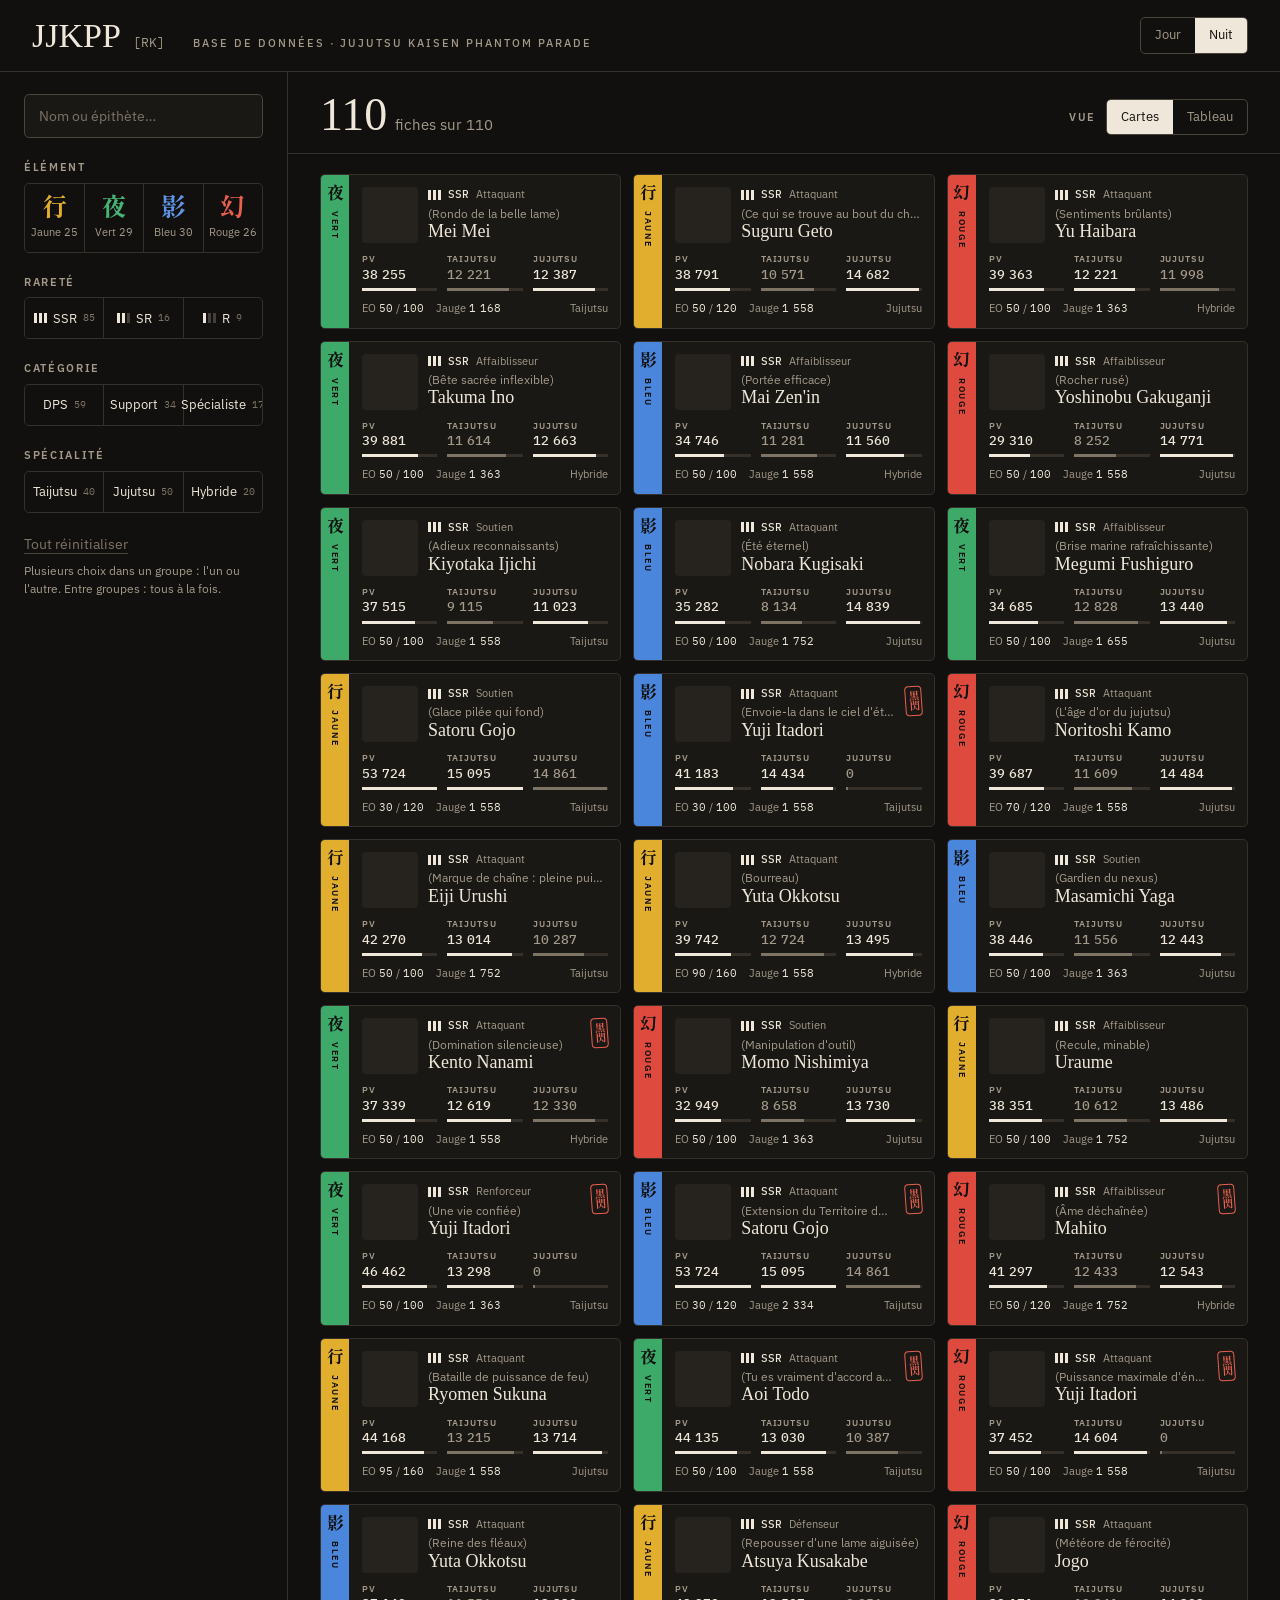
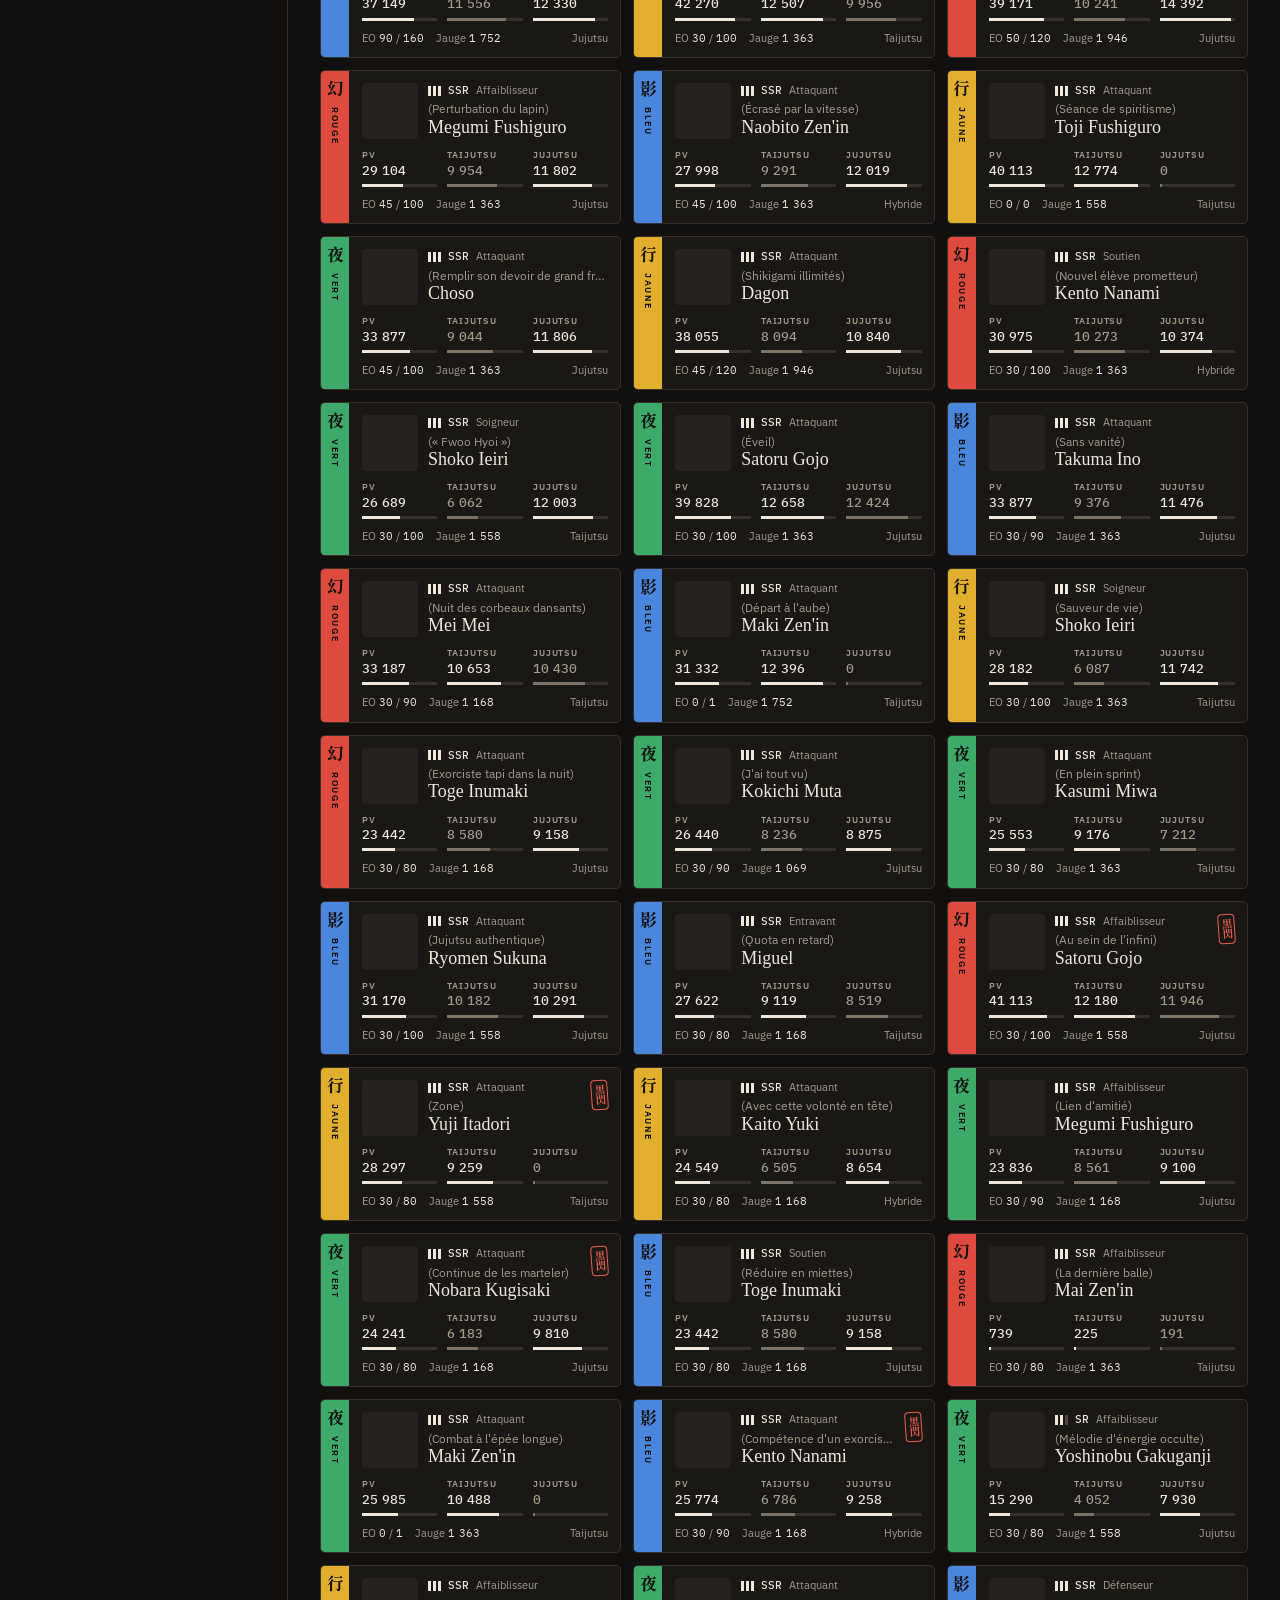
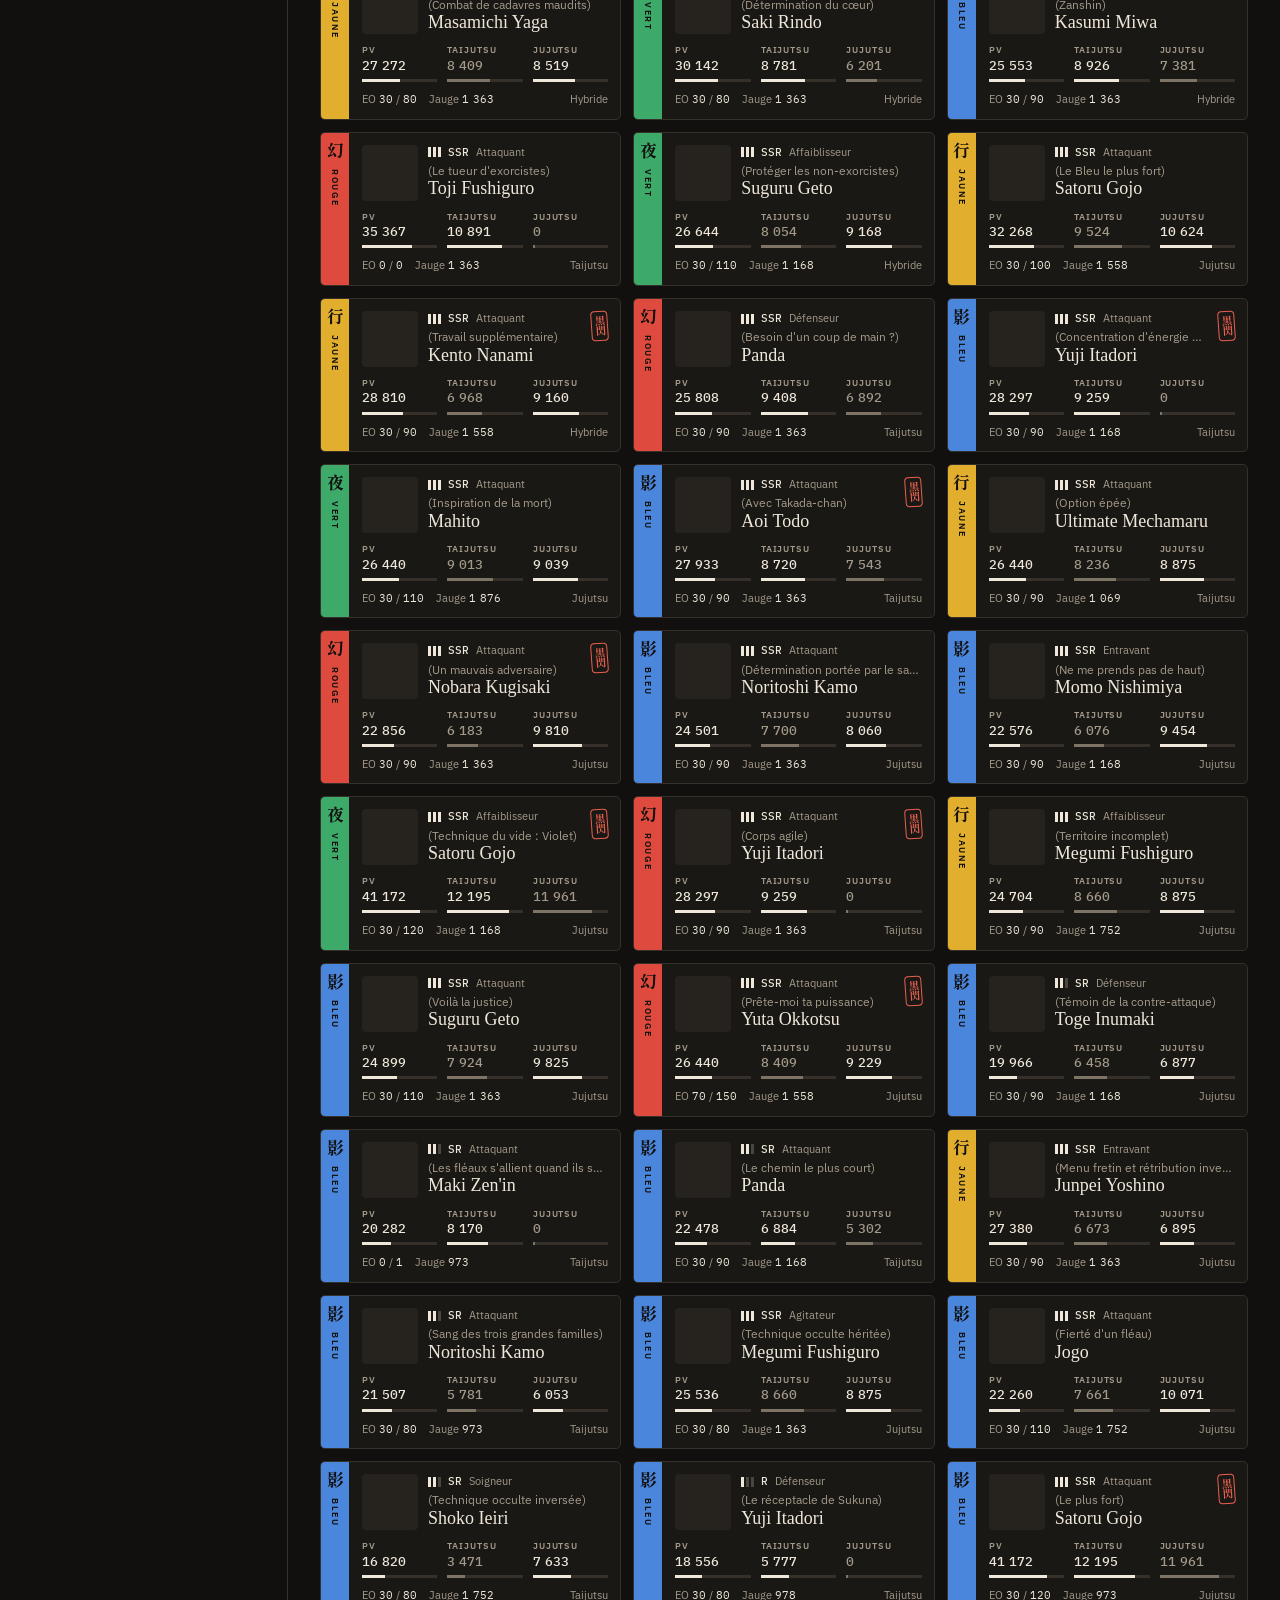
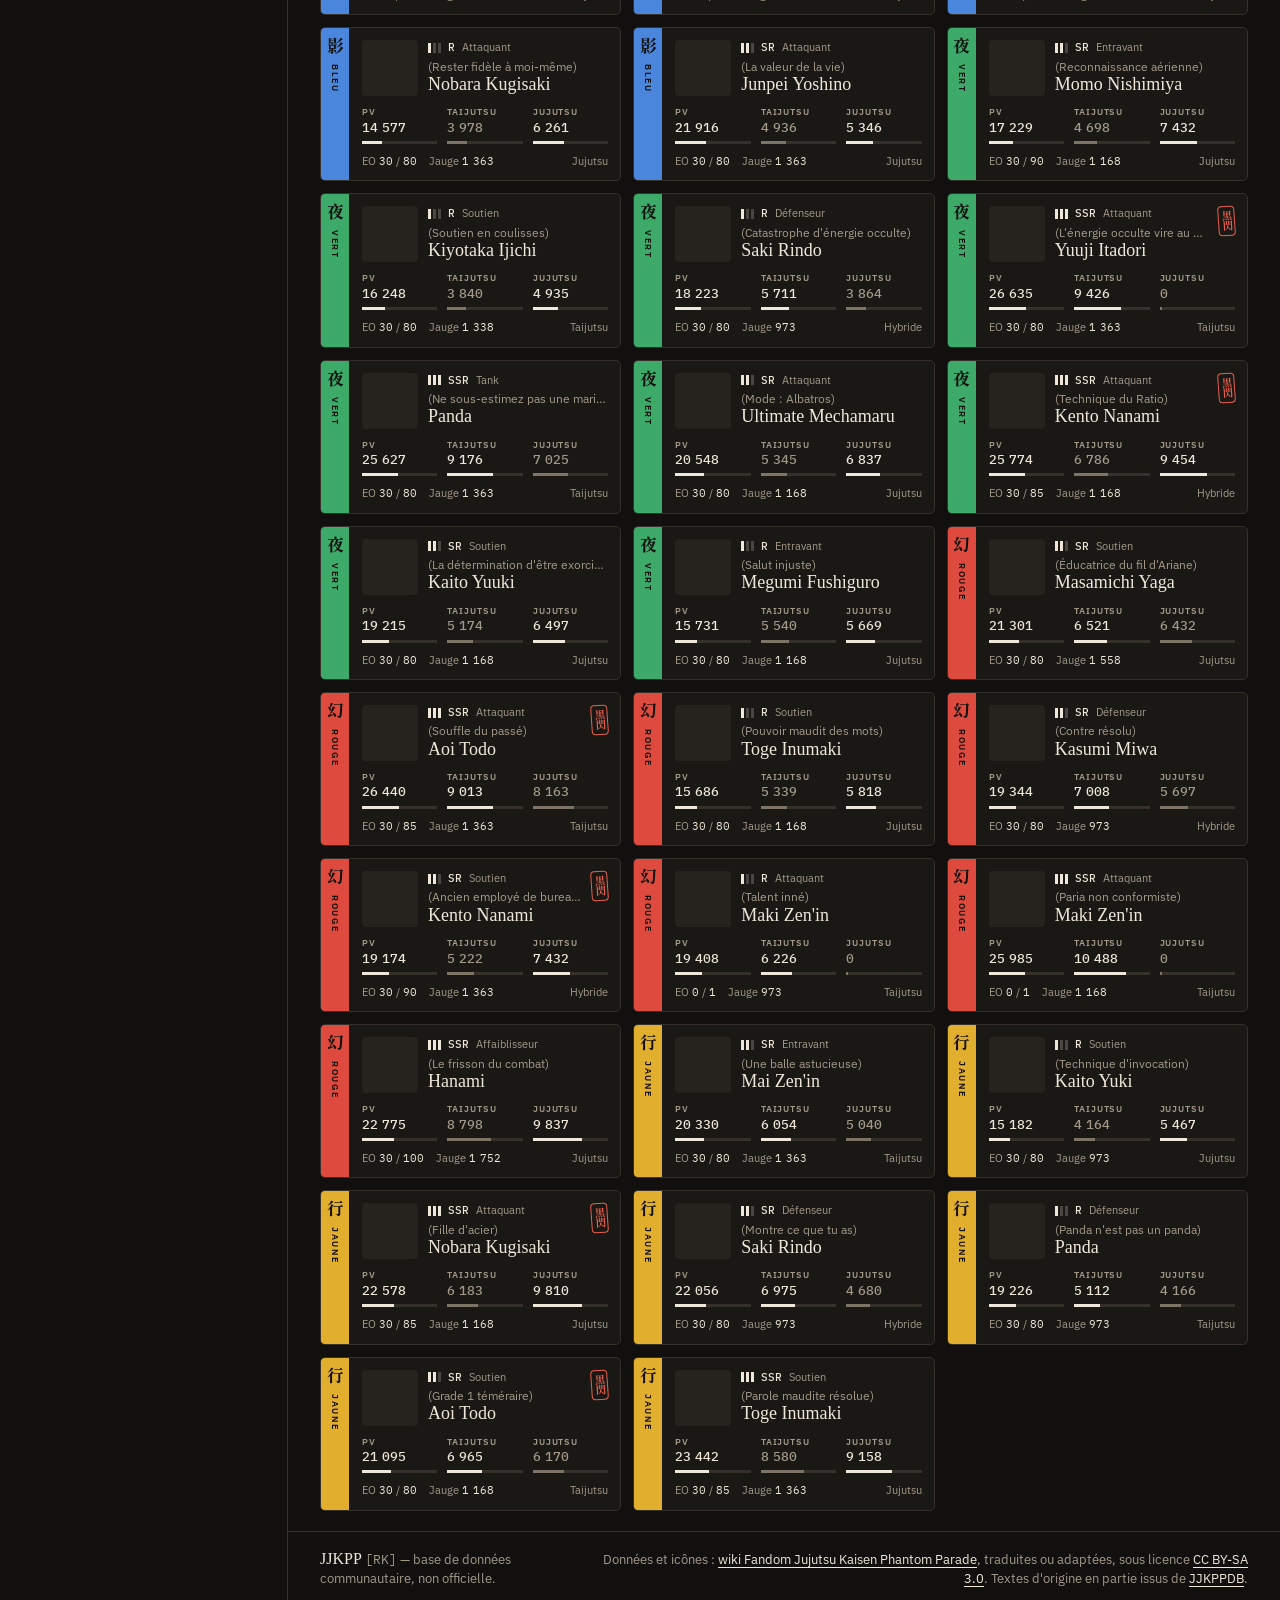
==== index.html @ 4a401c64 "Nouvelle interface « Ofuda » d'après la maquette Claude Design - Réécriture statique (HTML/CSS/JS, s" ====
<!doctype html>
<html lang="fr" data-theme="dark">
<head>
<meta charset="utf-8">
<meta name="viewport" content="width=device-width, initial-scale=1">
<title>JJKPP [RK] — Base de données Jujutsu Kaisen Phantom Parade</title>
<meta name="description" content="Base de données communautaire et non officielle des personnages de Jujutsu Kaisen Phantom Parade, en français : statistiques, kits de compétences niv. 1 et niv. 10.">
<meta name="theme-color" content="#12100E">
<link rel="preload" href="assets/fonts/ibm-plex-sans-latin.woff2" as="font" type="font/woff2" crossorigin>
<link rel="preload" href="assets/fonts/gloock-400-latin.woff2" as="font" type="font/woff2" crossorigin>
<link rel="stylesheet" href="assets/app.css">
<script>(function(){var t='dark';try{var v=localStorage.getItem('jjkpp-theme');if(v==='light'||v==='dark')t=v}catch(e){}document.documentElement.setAttribute('data-theme',t)})();</script>
</head>
<body data-route="list">
<header class="topbar">
  <a class="brand" href="#/" aria-label="JJKPP [RK] — accueil de la base de données"><span class="brand-name">JJKPP</span><span class="brand-rk">[RK]</span><span class="brand-sub">Base de données · Jujutsu Kaisen Phantom Parade</span></a>
  <div class="seg" role="group" aria-label="Thème"><button type="button" data-theme-set="light" aria-pressed="false">Jour</button><button type="button" data-theme-set="dark" aria-pressed="true">Nuit</button></div>
</header>
<main id="view"><noscript><p class="noscript">Activez JavaScript pour afficher la base de données.</p></noscript></main>
<p class="visually-hidden" aria-live="polite" id="live"></p>
<footer class="site-footer">
  <p><span class="brand-name">JJKPP</span> <span class="brand-rk">[RK]</span> — base de données communautaire, non officielle.</p>
  <p>Données et icônes : <a href="https://jjk-phantom-parade.fandom.com/">wiki Fandom Jujutsu Kaisen Phantom Parade</a>, traduites ou adaptées, sous licence <a href="https://creativecommons.org/licenses/by-sa/3.0/deed.fr" rel="license">CC BY-SA 3.0</a>. Textes d'origine en partie issus de <a href="https://www.jjkppdb.com/characters">JJKPPDB</a>.</p>
</footer>
<script src="assets/app.js" defer></script>
</body>
</html>
---- assets/app.css ----
/* JJKPP [RK] — interface « Ofuda » (maquette Claude Design), HTML/CSS/JS statique. */

/* ---- Polices hébergées (sous-ensembles utilisés, licences OFL dans assets/fonts) ---- */
@font-face{font-family:'Gloock';src:url(fonts/gloock-400-latin.woff2) format('woff2');font-weight:400;font-style:normal;font-display:swap;unicode-range:U+0000-00FF,U+0131,U+0152-0153,U+02BB-02BC,U+02C6,U+02DA,U+02DC,U+0304,U+0308,U+0329,U+2000-206F,U+20AC,U+2122,U+2191,U+2193,U+2212,U+2215,U+FEFF,U+FFFD}
@font-face{font-family:'IBM Plex Sans';src:url(fonts/ibm-plex-sans-latin.woff2) format('woff2');font-weight:400 600;font-style:normal;font-display:swap;unicode-range:U+0000-00FF,U+0131,U+0152-0153,U+02BB-02BC,U+02C6,U+02DA,U+02DC,U+0304,U+0308,U+0329,U+2000-206F,U+20AC,U+2122,U+2191,U+2193,U+2212,U+2215,U+FEFF,U+FFFD}
@font-face{font-family:'IBM Plex Mono';src:url(fonts/ibm-plex-mono-400-latin.woff2) format('woff2');font-weight:400;font-style:normal;font-display:swap;unicode-range:U+0000-00FF,U+0131,U+0152-0153,U+02BB-02BC,U+02C6,U+02DA,U+02DC,U+0304,U+0308,U+0329,U+2000-206F,U+20AC,U+2122,U+2191,U+2193,U+2212,U+2215,U+FEFF,U+FFFD}
@font-face{font-family:'IBM Plex Mono';src:url(fonts/ibm-plex-mono-500-latin.woff2) format('woff2');font-weight:500;font-style:normal;font-display:swap;unicode-range:U+0000-00FF,U+0131,U+0152-0153,U+02BB-02BC,U+02C6,U+02DA,U+02DC,U+0304,U+0308,U+0329,U+2000-206F,U+20AC,U+2122,U+2191,U+2193,U+2212,U+2215,U+FEFF,U+FFFD}
@font-face{font-family:'Shippori Mincho B1';src:url(fonts/shippori-mincho-b1-800-kanji.woff2) format('woff2');font-weight:800;font-style:normal;font-display:swap;unicode-range:U+884C,U+591C,U+5F71,U+5E7B,U+7121,U+9ED2,U+9583}

/* ---- Thèmes ---- */
:root,:root[data-theme="dark"]{
  color-scheme:dark;
  --bg:#12100E;--sf:#1A1815;--sf2:#26221D;--ln:#35302A;--ln2:#4A443B;--ink:#EFE8DA;--mu:#A39A8A;--fa:#7D7466;--inv:#12100E;--scrim:rgba(8,7,6,.74);
  --tj:#E2AE2E;--tv:#45B474;--tb:#5E95E6;--tr:#E8604F;
}
:root[data-theme="light"]{
  color-scheme:light;
  --bg:#EDE7DA;--sf:#F8F4EB;--sf2:#E4DDCE;--ln:#D2C8B4;--ln2:#A99E88;--ink:#1A1714;--mu:#625A4C;--fa:#8A8070;--inv:#F8F4EB;--scrim:rgba(26,23,20,.52);
  --tj:#8C6400;--tv:#1B7343;--tb:#2255AE;--tr:#B52E27;
}
:root{
  --fill-jaune:#E2AE2E;--fill-vert:#3DAA6A;--fill-bleu:#4A86DB;--fill-rouge:#DE4B3E;--on-fill:#12100E;
  --r:5px;--r-s:4px;
  --display:'Gloock',Georgia,'Times New Roman',serif;
  --sans:'IBM Plex Sans',system-ui,-apple-system,'Segoe UI',sans-serif;
  --mono:'IBM Plex Mono',ui-monospace,Menlo,Consolas,monospace;
  --kanji:'Shippori Mincho B1','Hiragino Mincho ProN','Yu Mincho','Noto Serif JP',serif;
}
[data-el="Jaune"]{--el-fill:var(--fill-jaune);--el-tx:var(--tj)}
[data-el="Vert"]{--el-fill:var(--fill-vert);--el-tx:var(--tv)}
[data-el="Bleu"]{--el-fill:var(--fill-bleu);--el-tx:var(--tb)}
[data-el="Rouge"]{--el-fill:var(--fill-rouge);--el-tx:var(--tr)}

/* ---- Base ---- */
*,*::before,*::after{box-sizing:border-box}
html{background:var(--bg);-webkit-text-size-adjust:100%}
body{margin:0;min-height:100vh;display:flex;flex-direction:column;background:var(--bg);color:var(--ink);font-family:var(--sans);font-size:15px;line-height:1.4;-webkit-font-smoothing:antialiased}
a{color:inherit}
button{font:inherit;color:inherit;background:none;border:0;padding:0;margin:0;cursor:pointer;text-align:inherit}
input{font:inherit;color:inherit}
img{display:block}
:focus-visible{outline:2px solid var(--ink);outline-offset:2px}
[hidden]{display:none!important}
.visually-hidden{position:absolute;width:1px;height:1px;margin:-1px;overflow:hidden;clip:rect(0 0 0 0);white-space:nowrap;border:0}
.k{font-family:var(--kanji);font-weight:800;line-height:1}
.num{font-family:var(--mono)}
.display{font-family:var(--display);font-weight:400}
main{flex:1;display:flex;flex-direction:column;min-width:0}
.noscript{padding:24px 16px;color:var(--mu)}

/* Marques de rareté (3 barres) */
.marks{display:inline-flex;gap:2px;flex:none}
.marks i{width:3px;height:10px;background:currentColor}
.marks.r2 i:nth-child(3),.marks.r1 i:nth-child(n+2){opacity:.22}
.marks.big i{height:11px}
.marks.bigger i{height:12px}

/* Tampons */
.stamp-rn{flex:none;align-self:flex-start;border:1.5px solid var(--tr);border-radius:var(--r-s);padding:3px 2px;font-family:var(--kanji);font-weight:800;font-size:11px;line-height:1.05;color:var(--tr);writing-mode:vertical-rl;transform:rotate(-4deg)}
.stamp-rn.row{writing-mode:horizontal-tb;padding:0 3px;align-self:center;font-size:10.5px}

/* Segments (Jour/Nuit, Cartes/Tableau, Niv., Version) */
.seg{display:flex;border:1px solid var(--ln2);border-radius:var(--r);overflow:hidden;flex:none}
.seg>button{display:flex;align-items:center;justify-content:center;padding:8px 14px;color:var(--mu);font-size:13px;white-space:nowrap}
.seg>button[aria-pressed="true"]{background:var(--ink);color:var(--inv)}
.seg>button:hover:not([aria-pressed="true"]){color:var(--ink)}
.seg>button.fill[aria-pressed="true"]{background:var(--el-fill);color:var(--on-fill);font-weight:600}

/* ---- En-tête ---- */
.topbar{height:60px;flex:none;display:flex;align-items:center;justify-content:space-between;gap:12px;padding:0 16px;border-bottom:1px solid var(--ln)}
.brand{display:flex;align-items:baseline;gap:7px;text-decoration:none;min-width:0}
.brand-name{font-family:var(--display);font-size:26px;line-height:1}
.brand-rk{font-family:var(--mono);font-size:11px;color:var(--mu)}
.brand-sub{display:none}
.topbar .seg{font-size:12.5px}
.topbar .seg>button{height:38px;padding:0 11px;font-size:12.5px}

/* ---- Liste : barre mobile ---- */
.m-tools{flex:none;padding:12px 16px 10px;display:flex;flex-direction:column;gap:10px}
.search-row{display:flex;gap:8px}
.search{flex:1;min-width:0;height:46px;border:1px solid var(--ln2);border-radius:var(--r);background:var(--sf);padding:0 14px;font-size:15px;color:var(--ink);outline:none}
.search::placeholder{color:var(--fa)}
.search:focus{border-color:var(--ink)}
.search::-webkit-search-cancel-button{filter:grayscale(1)}
.btn-filters{flex:none;height:46px;padding:0 14px;border:1px solid var(--ink);border-radius:var(--r);display:flex;align-items:center;gap:9px;font-size:14px;font-weight:600}
.badge-n{min-width:20px;height:20px;padding:0 5px;border-radius:var(--r-s);background:var(--ink);color:var(--inv);font-family:var(--mono);font-size:11.5px;display:flex;align-items:center;justify-content:center}
.el-quick{display:grid;grid-template-columns:repeat(4,minmax(0,1fr));gap:1px;background:var(--ln);border:1px solid var(--ln);border-radius:var(--r);overflow:hidden}
.el-quick button{height:42px;background:var(--bg);display:flex;align-items:center;justify-content:center;gap:7px}
.el-quick .k{font-size:19px;color:var(--el-tx)}
.el-quick .lab{font-size:11.5px;color:var(--mu)}
.el-quick button[aria-pressed="true"]{background:var(--el-fill)}
.el-quick button[aria-pressed="true"] .k,.el-quick button[aria-pressed="true"] .lab{color:var(--on-fill)}
.count-row{display:flex;align-items:baseline;justify-content:space-between;gap:10px}
.count{display:flex;align-items:baseline;gap:6px}
.count .n{font-family:var(--display);font-size:22px;line-height:1}
.count .of{font-size:13px;color:var(--mu)}
.link-reset{font-size:13px;text-decoration:underline;text-underline-offset:4px;text-decoration-color:var(--ln2)}
.link-reset:disabled{color:var(--fa);cursor:default}
.chips{display:flex;flex-wrap:wrap;gap:6px}
.chip{display:flex;align-items:center;gap:6px;border:1px solid var(--ln2);border-radius:var(--r-s);padding:4px 8px;font-size:12.5px}
.chip .k{font-size:inherit;color:var(--el-tx)}
.chip .x{color:var(--mu)}
.chip:hover{border-color:var(--ink)}

/* ---- Liste : mise en page ---- */
.list-layout{flex:1;display:flex;flex-direction:column;min-width:0}
.results{flex:1;min-width:0;display:flex;flex-direction:column}
.d-results-head,.filters .search,.filters .reset-help .link-reset{display:none}

/* ---- Filtres (latéral sur bureau, panneau par-dessus la liste sur mobile) ---- */
.filters-wrap{display:none}
.filters-wrap.open{display:block;position:fixed;inset:0;z-index:30}
.scrim{position:absolute;inset:0;background:var(--scrim)}
.filters{position:absolute;left:0;right:0;bottom:0;max-height:calc(100% - 24px);display:flex;flex-direction:column;background:var(--bg);border-top:1px solid var(--ln2);border-radius:6px 6px 0 0}
.sheet-handle{display:flex;justify-content:center;padding-top:8px;flex:none}
.sheet-handle span{width:40px;height:4px;background:var(--ln2);border-radius:2px}
.sheet-head{flex:none;display:flex;align-items:center;justify-content:space-between;padding:4px 16px 12px;border-bottom:1px solid var(--ln)}
.sheet-head h2{margin:0;font-family:var(--display);font-weight:400;font-size:28px;line-height:1}
.sheet-head .actions{display:flex;align-items:center;gap:14px}
.sheet-head .link-reset{font-size:13.5px}
.btn-close{width:44px;height:44px;border:1px solid var(--ln2);border-radius:var(--r);display:flex;align-items:center;justify-content:center;font-size:20px;line-height:1}
.filters-body{flex:1;min-height:0;overflow:auto;padding:16px 16px 18px;display:flex;flex-direction:column;gap:18px}
.sheet-foot{flex:none;padding:12px 16px 22px;border-top:1px solid var(--ln)}
.btn-see{width:100%;height:52px;border-radius:var(--r);background:var(--ink);color:var(--inv);display:flex;align-items:center;justify-content:center;font-size:16px;font-weight:600;text-align:center}
.fgroup{display:flex;flex-direction:column;gap:8px}
.fgroup-head{display:flex;justify-content:space-between;font-size:10.5px;font-weight:600;letter-spacing:.16em;text-transform:uppercase;color:var(--mu)}
.fgroup-head .sel{color:var(--ink)}
.el-grid{display:grid;grid-template-columns:repeat(4,minmax(0,1fr));gap:1px;background:var(--ln);border:1px solid var(--ln);border-radius:var(--r);overflow:hidden}
.el-grid button{height:68px;background:var(--bg);display:flex;flex-direction:column;align-items:center;justify-content:center;gap:5px}
.el-grid .k{font-size:26px;color:var(--el-tx)}
.el-grid .lab{font-size:11px;color:var(--mu)}
.el-grid button[aria-pressed="true"]{background:var(--el-fill)}
.el-grid button[aria-pressed="true"] .k,.el-grid button[aria-pressed="true"] .lab{color:var(--on-fill)}
.opt-grid{display:grid;grid-template-columns:repeat(3,minmax(0,1fr));gap:1px;background:var(--ln);border:1px solid var(--ln);border-radius:var(--r);overflow:hidden}
.opt-grid button{height:46px;background:var(--bg);display:flex;align-items:center;justify-content:center;gap:7px;font-size:13.5px;color:var(--ink);white-space:nowrap}
.opt-grid .n{font-family:var(--mono);font-size:10.5px;color:var(--fa)}
.opt-grid button[aria-pressed="true"]{background:var(--ink);color:var(--inv)}
.opt-grid button[aria-pressed="true"] .n{color:var(--inv)}
.el-grid button:hover:not([aria-pressed="true"]),.opt-grid button:hover:not([aria-pressed="true"]),.el-quick button:hover:not([aria-pressed="true"]){background:var(--sf)}
.reset-help{display:flex;flex-direction:column;gap:8px;font-size:12px;line-height:1.45;color:var(--mu)}

/* ---- Cartes ---- */
.cards{padding:0 16px 16px;display:grid;grid-template-columns:repeat(auto-fill,minmax(320px,1fr));gap:8px;align-content:start}
.card{display:flex;background:var(--sf);border:1px solid var(--ln);border-radius:var(--r);overflow:hidden;text-decoration:none;color:var(--ink);min-width:0}
.card:hover{border-color:var(--ln2)}
.strip{width:30px;flex:none;background:var(--el-fill,var(--ln2));color:var(--on-fill);display:flex;flex-direction:column;align-items:center;padding:9px 0;gap:8px}
.strip .k{font-size:18px}
.strip .el{writing-mode:vertical-rl;font-size:8.5px;font-weight:600;letter-spacing:.2em;text-transform:uppercase}
.card-body{flex:1;min-width:0;padding:10px 12px 9px;display:flex;flex-direction:column;gap:8px}
.card-head{display:flex;gap:10px;align-items:center}
.icon{flex:none;object-fit:cover;background:var(--sf2);border-radius:var(--r-s)}
.card .icon{width:48px;height:48px}
.card-id{flex:1;min-width:0}
.meta{display:flex;align-items:center;gap:7px;font-size:11px;color:var(--mu);min-width:0}
.meta .marks{color:var(--ink)}
.meta .rar{font-family:var(--mono);font-weight:500;color:var(--ink)}
.meta .role{white-space:nowrap;overflow:hidden;text-overflow:ellipsis}
.epi{margin-top:3px;font-size:12px;line-height:1.25;color:var(--mu);white-space:nowrap;overflow:hidden;text-overflow:ellipsis}
.card .name{font-family:var(--display);font-size:18px;line-height:1.12;white-space:nowrap;overflow:hidden;text-overflow:ellipsis}
.stats{display:grid;grid-template-columns:repeat(3,minmax(0,1fr));gap:12px}
.stat-top{display:flex;justify-content:space-between;align-items:baseline}
.stat .lab{font-size:9.5px;font-weight:600;letter-spacing:.08em;color:var(--mu)}
.stat .v{font-family:var(--mono);font-size:12.5px;font-weight:500}
.stat .v.weak{color:var(--mu)}
.bar{position:relative;height:3px;margin-top:4px;background:var(--ln)}
.bar i{position:absolute;left:0;top:0;bottom:0;background:var(--ink)}
.bar i.weak{background:var(--fa)}
.lab-long,.d-only{display:none}
.card-foot{display:flex;align-items:baseline;gap:14px;font-size:11px;color:var(--mu)}
.card-foot .num{color:var(--ink)}
.card-foot .end{margin-left:auto}
.card-foot .rn{color:var(--ink);font-weight:600}

/* ---- Aucun résultat ---- */
.empty{padding:24px 16px 24px;display:flex;flex-direction:column;gap:14px}
.stamp-empty{width:64px;height:64px;border:2px solid var(--ink);border-radius:var(--r);display:flex;align-items:center;justify-content:center;transform:rotate(-5deg);font-size:36px}
.empty h2{margin:4px 0 0;font-family:var(--display);font-weight:400;font-size:28px;line-height:1.1}
.empty p{margin:0;font-size:15px;line-height:1.5;color:var(--mu);text-wrap:pretty}
.sugg{border-top:1px solid var(--ln)}
.sugg button{width:100%;height:50px;display:flex;align-items:center;justify-content:space-between;gap:12px;border-bottom:1px solid var(--ln);font-size:14.5px}
.sugg button:hover{background:var(--sf)}
.sugg .num{font-size:12.5px;color:var(--mu);white-space:nowrap}
.btn-outline{height:50px;border:1.5px solid var(--ink);border-radius:var(--r);display:flex;align-items:center;justify-content:center;padding:0 20px;font-size:15px;font-weight:600}
.btn-outline:hover{background:var(--sf)}

/* ---- Tableau (bureau) ---- */
.table-wrap{padding:6px 32px 24px;overflow-x:auto}
.ftable{width:100%;min-width:900px;border-collapse:collapse;table-layout:fixed;font-size:13px}
.ftable th{height:44px;padding:0 0 9px;vertical-align:bottom;border-bottom:1px solid var(--ink);font-size:10px;font-weight:600;letter-spacing:.1em;text-transform:uppercase;color:var(--mu);text-align:left;white-space:nowrap}
.ftable th.r{text-align:right;padding-right:12px}
.ftable th.r.s{padding-right:10px}
.ftable th.c{text-align:center}
.ftable th button{position:relative;font-weight:600;letter-spacing:inherit;text-transform:inherit;color:inherit}
.ftable th button .arr{color:var(--fa)}
.ftable th[aria-sort] button{color:var(--ink)}
.ftable th[aria-sort] button::after{content:"";position:absolute;left:0;right:0;bottom:-9px;height:2px;background:var(--ink)}
.ftable th[aria-sort] button .arr{color:var(--ink)}
.ftable td{height:52px;border-bottom:1px solid var(--ln);vertical-align:middle;padding:0}
.ftable tbody tr{cursor:pointer}
.ftable tbody tr:hover{background:var(--sf2)}
.tk{width:26px;height:26px;border-radius:var(--r-s);background:var(--el-fill);color:var(--on-fill);display:flex;align-items:center;justify-content:center;font-size:15px}
.ftable .icon{width:38px;height:38px}
.tname{min-width:0;padding-right:12px}
.tname .epi{margin:0;font-size:11px;line-height:1.2}
.tname a{display:block;font-family:var(--display);font-size:16px;line-height:1.15;white-space:nowrap;overflow:hidden;text-overflow:ellipsis;text-decoration:none}
.trar{display:flex;align-items:center;gap:6px}
.trar .num{font-size:12px}
.tnum{padding-right:12px!important}
.tnum .v{text-align:right;font-family:var(--mono);font-size:13px;font-weight:500}
.tnum .v.weak{color:var(--mu)}
.tnum .bar{height:2px;margin-top:5px}
.ts{text-align:right;padding-right:10px!important;font-family:var(--mono)}
.tc{text-align:center}
.mu{color:var(--mu)}

/* ---- Pied de page ---- */
.site-footer{border-top:1px solid var(--ln);padding:16px;font-size:12px;line-height:1.5;color:var(--mu)}
.site-footer p{margin:0}
.site-footer .brand-name{font-size:15px;color:var(--ink)}
.site-footer .brand-rk{font-size:inherit}
.site-footer a{color:var(--ink);text-underline-offset:3px}
.site-footer.in-results{display:none}

/* ---- Fiche ---- */
.d-nav{display:none}
.m-nav{height:60px;flex:none;display:flex;align-items:center;justify-content:space-between;padding:0 12px 0 8px;border-bottom:1px solid var(--ln)}
.btn-back{height:44px;padding:0 8px;display:flex;align-items:center;gap:8px;font-size:14.5px;font-weight:600;text-decoration:none;border-radius:var(--r)}
.btn-back .arr{font-size:18px;font-weight:400}
.pn{display:flex;gap:6px}
.pn a{width:44px;height:44px;border:1px solid var(--ln2);border-radius:var(--r);display:flex;align-items:center;justify-content:center;font-size:18px;text-decoration:none}
.pn a[aria-disabled="true"]{opacity:.35;pointer-events:none}
.pn a:hover,.d-nav .pn a:hover{border-color:var(--ink)}
.fiche{display:flex;flex-direction:column}
.fiche-side{display:contents}
.idcard{margin:16px;display:flex;background:var(--sf);border:1px solid var(--ln);border-radius:var(--r);overflow:hidden}
.idcard .strip{width:40px;padding:14px 0;gap:12px}
.idcard .strip .k{font-size:27px}
.idcard .strip .el{font-size:10px;letter-spacing:.24em}
.idcard-body{flex:1;min-width:0;padding:14px;display:flex;flex-direction:column;gap:14px}
.idcard-head{display:flex;gap:12px;align-items:flex-start}
.idcard .icon{width:84px;height:84px}
.idcard .meta{font-size:11.5px}
.idcard .epi{margin-top:7px;font-size:13.5px;line-height:1.3;white-space:normal}
.idcard h1{margin:0;font-family:var(--display);font-weight:400;font-size:29px;line-height:1.05}
.idcard h1:focus{outline:none}
.info{display:grid;grid-template-columns:auto minmax(0,1fr);gap:5px 14px;margin:0;font-size:13px;line-height:1.4}
.info dt{color:var(--mu)}
.info dd{margin:0;white-space:pre-line}
.sgrid{display:grid;grid-template-columns:repeat(3,minmax(0,1fr));gap:1px;background:var(--ln);border:1px solid var(--ln);border-radius:var(--r);overflow:hidden}
.sgrid>div{background:var(--sf);padding:8px 9px}
.sgrid .lab{font-size:9.5px;font-weight:600;letter-spacing:.08em;text-transform:uppercase;color:var(--mu)}
.sgrid .v{font-family:var(--mono);font-size:14.5px;font-weight:500}
.sgrid .v.weak{color:var(--mu)}
.sgrid .bar{margin-top:5px}
.toc{display:none}
.kit-head{position:sticky;top:0;z-index:5;background:var(--bg);border-top:1px solid var(--ln);border-bottom:1px solid var(--ln);padding:12px 16px;display:flex;flex-direction:column;gap:10px}
.kit-head h2{margin:0;font-family:var(--display);font-weight:400;font-size:24px;line-height:1}
.kit-toggles{display:grid;grid-template-columns:minmax(0,1fr) minmax(0,1.35fr);gap:8px}
.kit-toggles.one{grid-template-columns:minmax(0,1fr)}
.kit-toggles .seg{display:grid;grid-auto-flow:column;grid-auto-columns:1fr}
.kit-toggles .seg.ver.v2{grid-template-columns:.8fr 1.2fr;grid-auto-columns:unset}
.kit-toggles .seg>button{height:44px;padding:0 8px;font-size:13.5px}
.kit-toggles .seg>button[aria-pressed="true"]{font-weight:600}
.kit-toggles .tlab{display:none}
.kit-notes{display:flex;flex-wrap:wrap;gap:4px 14px;font-size:12px;color:var(--mu)}
.kit-notes span{display:flex;align-items:center;gap:6px}
.kit-notes.after{display:none}
.en-badge{padding:0 3px;border:1px solid var(--ln2);border-radius:3px;font-family:var(--mono);font-size:9.5px;font-weight:400;color:var(--mu);line-height:1.4}
.skill{padding:20px 16px 22px;border-bottom:1px solid var(--ln);scroll-margin-top:150px}
.skill-top{display:flex;justify-content:space-between;align-items:flex-start;gap:12px}
.skill-type{font-size:10.5px;font-weight:600;letter-spacing:.14em;text-transform:uppercase;color:var(--mu);line-height:1.4}
.skill h3{margin:5px 0 0;font-family:var(--display);font-weight:400;font-size:22px;line-height:1.15;text-wrap:pretty}
.cost{flex:none;border:1.5px solid var(--ink);border-radius:var(--r-s);padding:5px 8px;display:flex;align-items:baseline;gap:5px}
.cost .num{font-size:17px;font-weight:500;line-height:1}
.cost .u{font-size:9.5px;font-weight:600;letter-spacing:.1em;text-transform:uppercase;color:var(--mu)}
.skill-meta .cost{display:none}
.modrow{margin-top:10px;display:flex;align-items:center;gap:10px;flex-wrap:wrap}
.modbadge{padding:3px 7px;border-radius:var(--r-s);font-size:10.5px;font-weight:600;letter-spacing:.08em;text-transform:uppercase;border:1px solid var(--ln2);color:var(--mu)}
.modbadge.on{background:var(--el-fill);border-color:var(--el-fill);color:var(--on-fill)}
.was{font-size:12px;color:var(--mu)}
.lines{margin-top:14px}
.ln{display:flex;gap:4px;font-size:15px;line-height:24px;font-weight:400;color:var(--ink)}
.ln .mk{flex:none;width:16px;color:var(--fa);font-size:13px}
.ln.c{font-weight:600}
.ln.c .mk{color:var(--el-tx);font-size:10px}
.ln.n{font-size:14px;line-height:22px;color:var(--mu)}
.ln .t{min-width:0;text-wrap:pretty}
.ln b{font-weight:600}
.ln .en{text-decoration:underline dotted;text-decoration-color:var(--fa);text-underline-offset:4px}
.ln .en-badge{margin-left:6px;vertical-align:2px}
.ln.gap{margin-top:12px}
.ln.c.gap{margin-top:18px}
.ln.near{margin-top:2px}
.missing{font-size:13px;color:var(--mu);font-style:italic}
.notfound{padding:48px 16px;display:flex;flex-direction:column;gap:14px;align-items:flex-start}
.notfound h1{margin:0;font-family:var(--display);font-weight:400;font-size:30px}

/* ================= Bureau ================= */
@media (min-width:960px){
  .topbar{height:72px;padding:0 32px}
  .brand{gap:12px}
  .brand-name{font-size:34px}
  .brand-rk{font-size:13px}
  .brand-sub{display:inline;margin-left:16px;font-size:11px;font-weight:500;letter-spacing:.18em;text-transform:uppercase;color:var(--mu);white-space:nowrap;overflow:hidden;text-overflow:ellipsis}
  .topbar .seg>button{height:auto;padding:8px 14px;font-size:13px}

  .m-tools{display:none}
  .list-layout{flex-direction:row;align-items:stretch}
  .filters-wrap,.filters-wrap.open{display:block;position:static;width:288px;flex:none;border-right:1px solid var(--ln)}
  .scrim,.sheet-handle,.sheet-head,.sheet-foot{display:none}
  .filters{position:sticky;top:0;max-height:100vh;border:0;border-radius:0;background:transparent}
  .filters-body{padding:22px 24px;gap:22px}
  .filters .search{display:block;flex:none;height:44px;font-size:14px}
  .filters .reset-help .link-reset{display:inline;align-self:flex-start;font-size:13.5px}
  .el-grid .k{font-size:25px}
  .el-grid .lab{font-size:10.5px}
  .opt-grid button{height:40px;gap:6px;font-size:12.5px}
  .opt-grid .n{font-size:10px}

  .d-results-head{display:flex;align-items:flex-end;justify-content:space-between;gap:24px;padding:22px 32px 18px;border-bottom:1px solid var(--ln)}
  .d-results-head .left{display:flex;align-items:flex-end;gap:24px;flex-wrap:wrap}
  .d-results-head .count .n{font-size:46px;line-height:.9}
  .d-results-head .count{gap:8px}
  .d-results-head .count .of{font-size:15px}
  .d-results-head .chips{padding-bottom:2px}
  .d-results-head .chip{padding:5px 9px}
  .view{display:flex;align-items:center;gap:10px}
  .view .vl{font-size:10.5px;font-weight:600;letter-spacing:.16em;text-transform:uppercase;color:var(--mu)}

  .cards{padding:20px 32px;grid-template-columns:repeat(auto-fill,minmax(240px,1fr));gap:12px}
  .strip{width:28px;padding:10px 0;gap:9px}
  .strip .k{font-size:17px}
  .card-body{padding:12px 12px 11px 13px;gap:10px}
  .card-head{align-items:flex-start}
  .card .icon{width:56px;height:56px}
  .card .epi{margin-top:4px;font-size:11.5px}
  .card .name{white-space:normal;overflow:visible}
  .stamp-rn{font-size:10.5px;align-self:auto}
  .stats{gap:10px}
  .stat-top{display:block}
  .stat .lab{display:block;font-size:9px;letter-spacing:.1em}
  .stat .v{display:block;font-size:13px}
  .lab-short,.m-only{display:none}
  .lab-long{display:inline}
  .d-only{display:inline}
  .card-foot{gap:12px}

  .empty{padding:72px 32px 32px;max-width:624px;gap:16px}
  .stamp-empty{width:84px;height:84px;font-size:48px}
  .empty h2{font-size:40px;line-height:1.05;margin-top:8px}
  .empty p{font-size:16px}
  .sugg{margin-top:4px}
  .sugg button{height:48px;font-size:15px}
  .sugg .num{font-size:13px}
  .empty .btn-outline{align-self:flex-start;height:46px}

  .site-footer{display:flex;justify-content:space-between;gap:24px;padding:18px 32px;font-size:12.5px}
  .site-footer .brand-name{font-size:16px}
  .site-footer p+p{text-align:right}
  body[data-route="list"]>.site-footer{display:none}
  .site-footer.in-results{display:flex;margin-top:auto}
  .results-body{flex:1}

  /* Fiche */
  .m-nav{display:none}
  .d-nav{height:56px;flex:none;display:flex;align-items:center;justify-content:space-between;padding:0 40px;border-bottom:1px solid var(--ln);font-size:14px}
  .crumbs{display:flex;align-items:center;gap:12px;min-width:0}
  .crumbs .btn-back{height:auto;padding:0;font-size:14px}
  .crumbs .sep{color:var(--fa)}
  .crumbs .cur{color:var(--mu);white-space:nowrap;overflow:hidden;text-overflow:ellipsis}
  .d-nav .pn{gap:8px}
  .d-nav .pn a{width:auto;height:auto;padding:8px 12px;gap:6px;font-size:14px;white-space:nowrap}
  .fiche{display:grid;grid-template-columns:392px minmax(0,1fr);gap:64px;padding:36px 40px 72px;align-items:start}
  .fiche-side{display:flex;flex-direction:column;gap:24px;position:sticky;top:24px}
  .idcard{margin:0}
  .idcard .strip{width:48px;padding:16px 0;gap:14px}
  .idcard .strip .k{font-size:32px}
  .idcard .strip .el{font-size:11px;letter-spacing:.26em}
  .idcard-body{padding:18px;gap:16px}
  .idcard-head{flex-direction:column;gap:16px}
  .idcard .icon{width:128px;height:128px}
  .idcard .meta{font-size:12px;gap:8px}
  .idcard .epi{margin-top:10px;font-size:15px}
  .idcard h1{font-size:42px;line-height:1.02}
  .info{gap:6px 16px;font-size:13.5px}
  .sgrid>div{padding:9px 10px}
  .sgrid .v{font-size:15px}
  .sgrid .bar{margin-top:6px}
  .toc{display:block}
  .toc h2{margin:0;font-size:10.5px;font-weight:600;letter-spacing:.16em;text-transform:uppercase;color:var(--mu);padding-bottom:8px;border-bottom:1px solid var(--ink)}
  .toc button{width:100%;display:grid;grid-template-columns:62px minmax(0,1fr) auto;gap:10px;align-items:baseline;padding:9px 0;border-bottom:1px solid var(--ln);font-size:13.5px}
  .toc button:hover{background:var(--sf)}
  .toc .sh{font-family:var(--mono);font-size:11px;color:var(--mu)}
  .toc .tc{font-family:var(--mono);font-size:12px;color:var(--mu);text-align:right}
  .kit{min-width:0;max-width:880px}
  .kit-head{position:static;border:0;border-bottom:1px solid var(--ink);padding:0 0 18px;flex-direction:row;flex-wrap:wrap;align-items:flex-end;justify-content:space-between;gap:24px}
  .kit-head h2{font-size:36px}
  .kit-toggles,.kit-toggles.one{display:flex;gap:20px;align-items:center}
  .kit-toggles .grp{display:flex;align-items:center;gap:10px}
  .kit-toggles .tlab{display:inline;font-size:10.5px;font-weight:600;letter-spacing:.16em;text-transform:uppercase;color:var(--mu)}
  .kit-toggles .seg,.kit-toggles .seg.ver.v2{display:flex}
  .kit-toggles .seg>button{height:auto;padding:9px 14px}
  .kit-notes{gap:6px 20px;padding:12px 0 4px;font-size:12.5px}
  .kit-head .kit-notes{display:none}
  .kit-notes.after{display:flex}
  .skill{display:grid;grid-template-columns:176px minmax(0,1fr);gap:32px;padding:30px 0 32px;scroll-margin-top:24px}
  .skill-top .cost,.skill-top .skill-type{display:none}
  .skill-meta{display:flex;flex-direction:column;align-items:flex-start;gap:12px}
  .skill-meta .cost{display:flex;padding:7px 10px;gap:6px}
  .skill-meta .cost .num{font-size:22px}
  .skill-meta .cost .u{font-size:10px}
  .skill-meta .modrow{margin:0;flex-direction:column;align-items:flex-start;gap:12px}
  .skill-main{min-width:0;max-width:664px}
  .skill-main>.modrow{display:none}
  .skill h3{margin:0 0 14px;font-size:28px;line-height:1.12}
  .skill .lines{margin-top:0}
  .ln .mk{width:18px}
}
@media (min-width:960px){
  .idcard-head{display:grid;grid-template-columns:minmax(0,1fr) auto}
  .idcard-head .icon{grid-column:1;grid-row:1}
  .idcard-head .stamp-rn{grid-column:2;grid-row:1}
  .idcard-head .idcard-id{grid-column:1 / -1;grid-row:2}
}
@media (max-width:959.98px){
  .skill-meta{display:none}
  .d-results-head{display:none}
  body[data-route="fiche"] .topbar{display:none}
}
@media (max-width:420px){
  .d-nav .pn a .who{display:none}
}
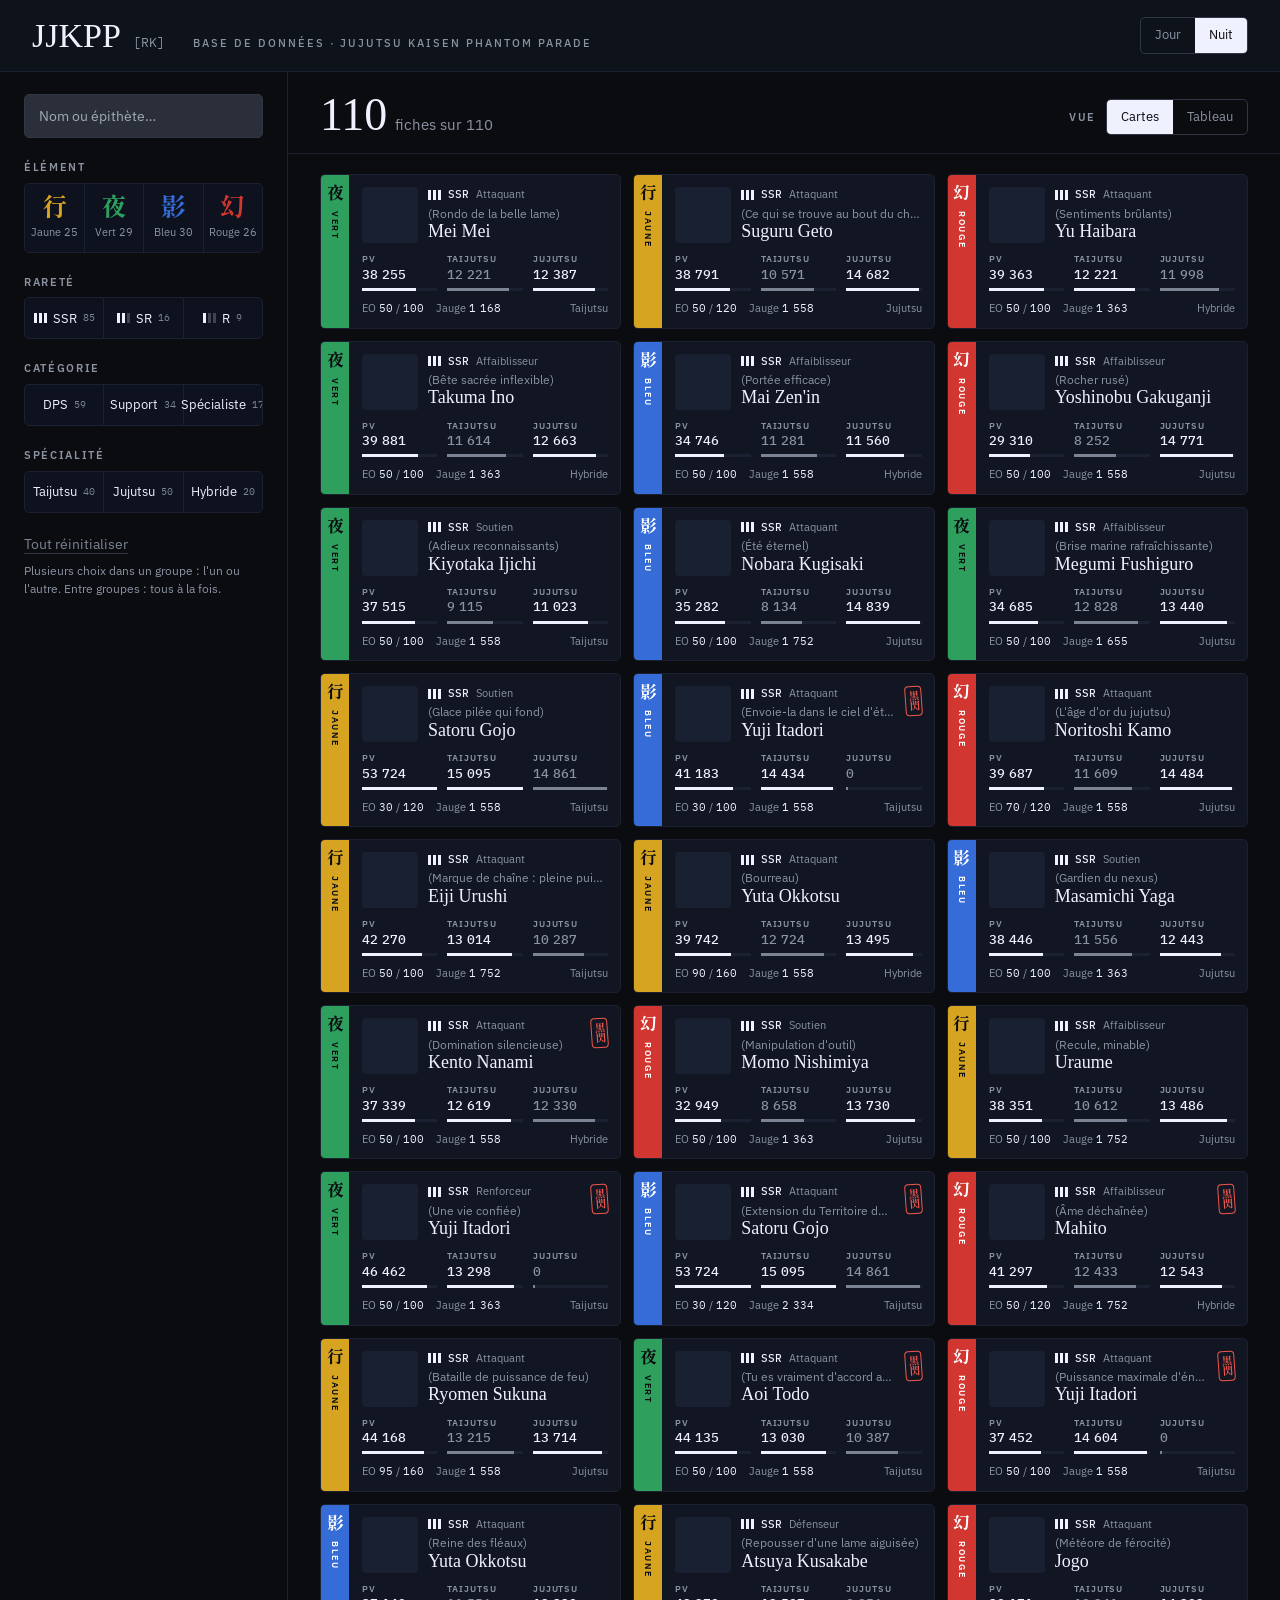
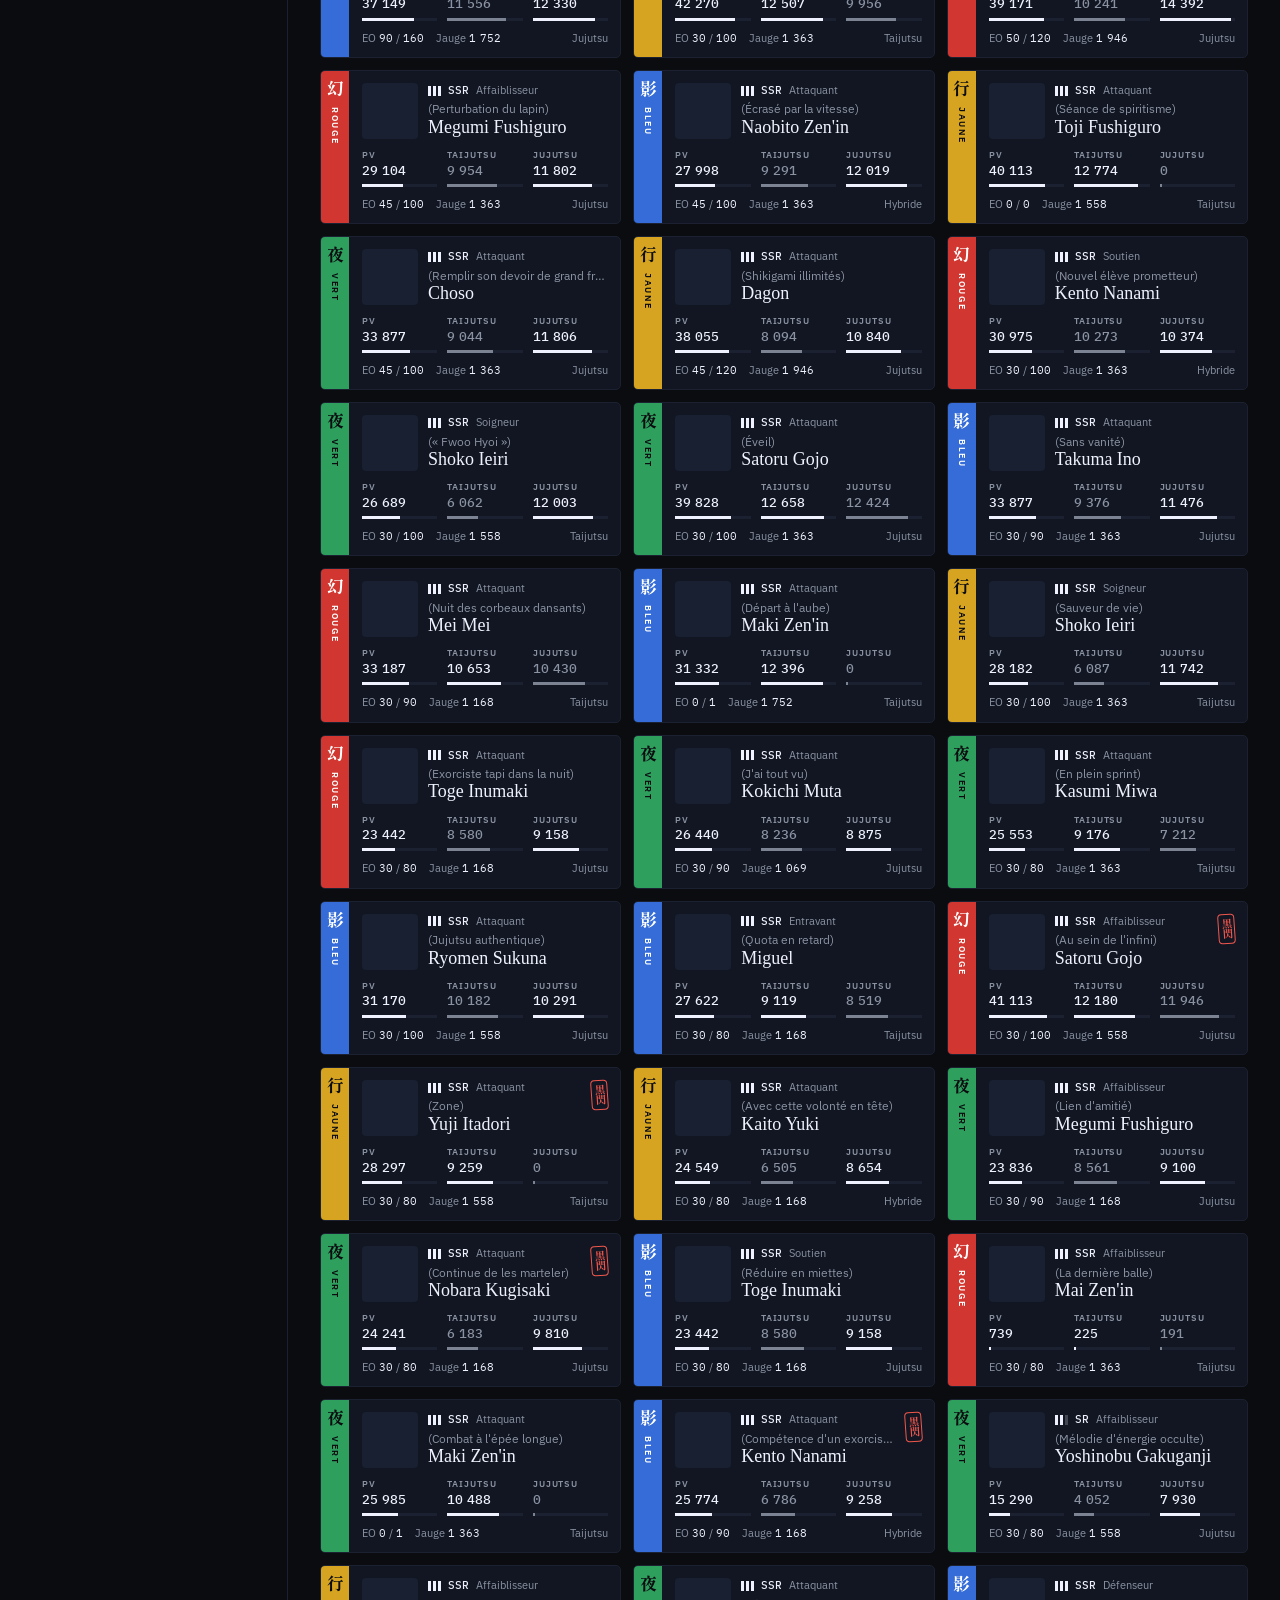
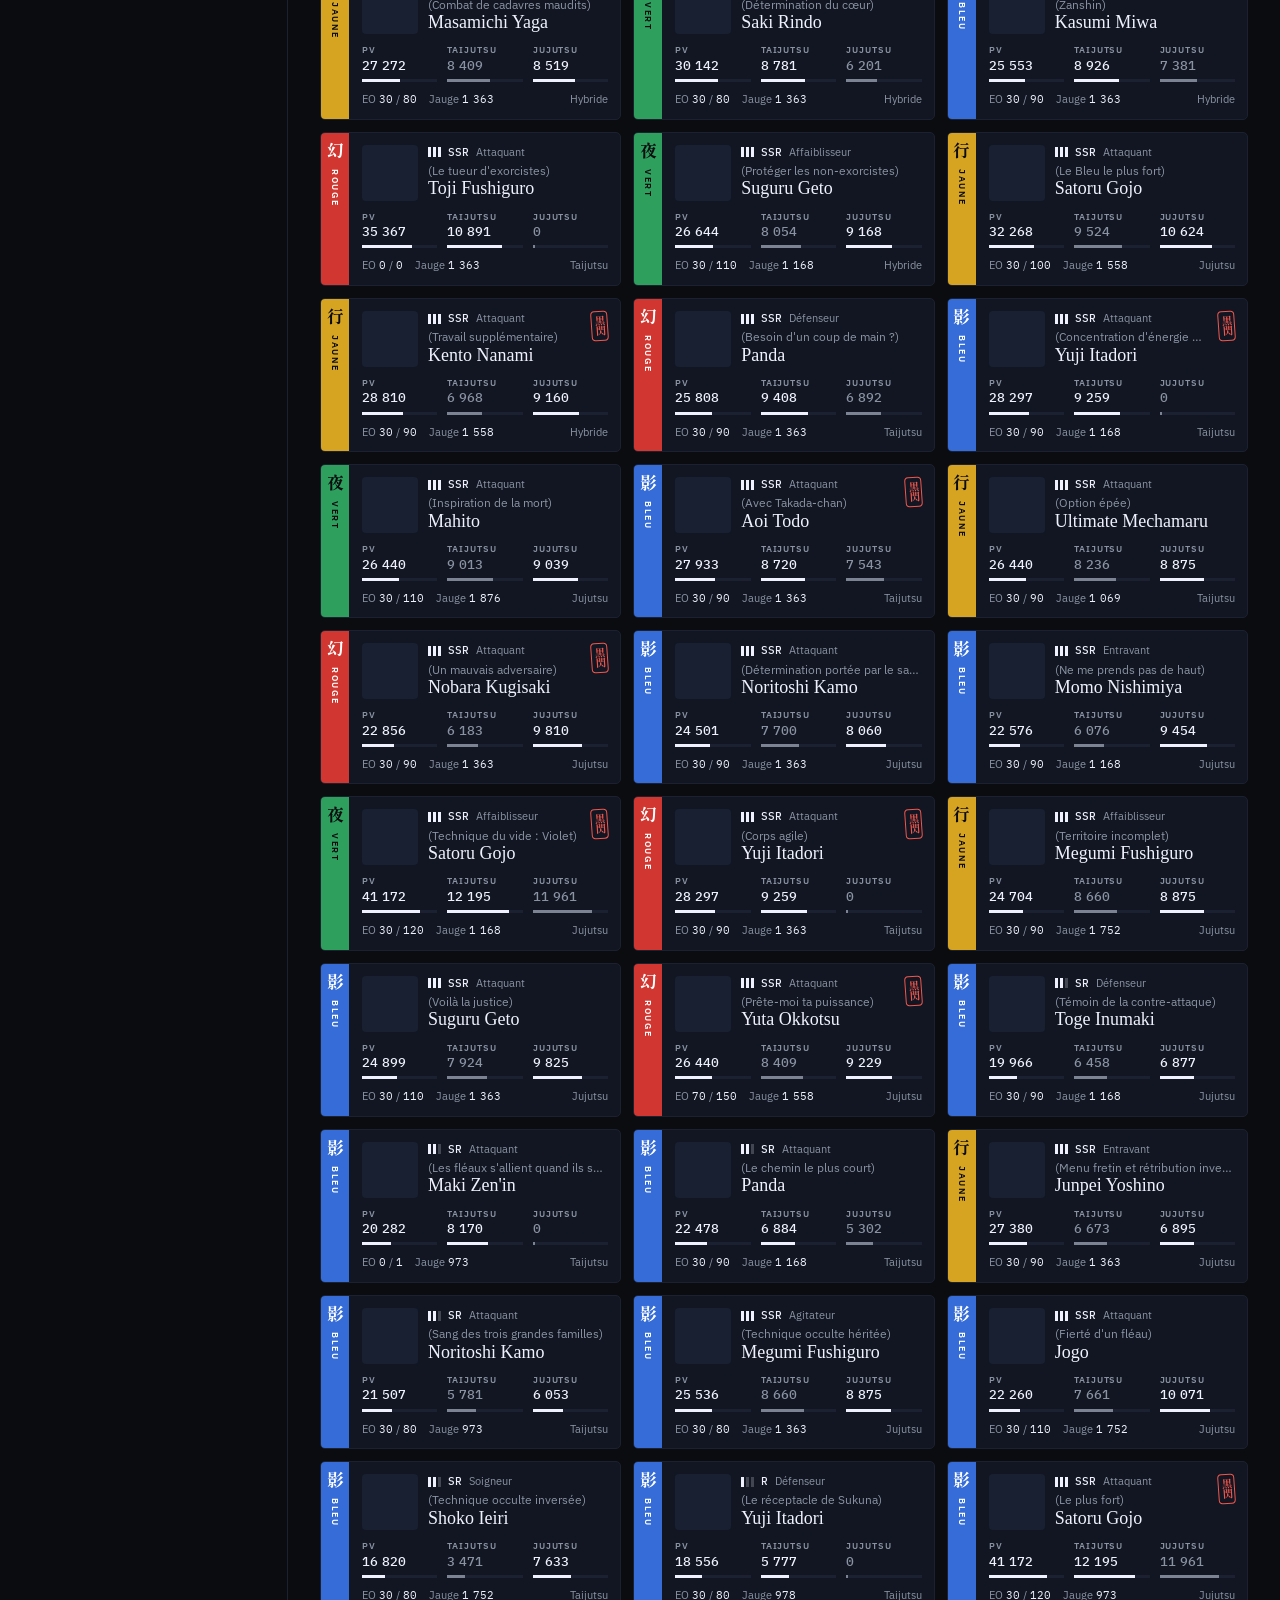
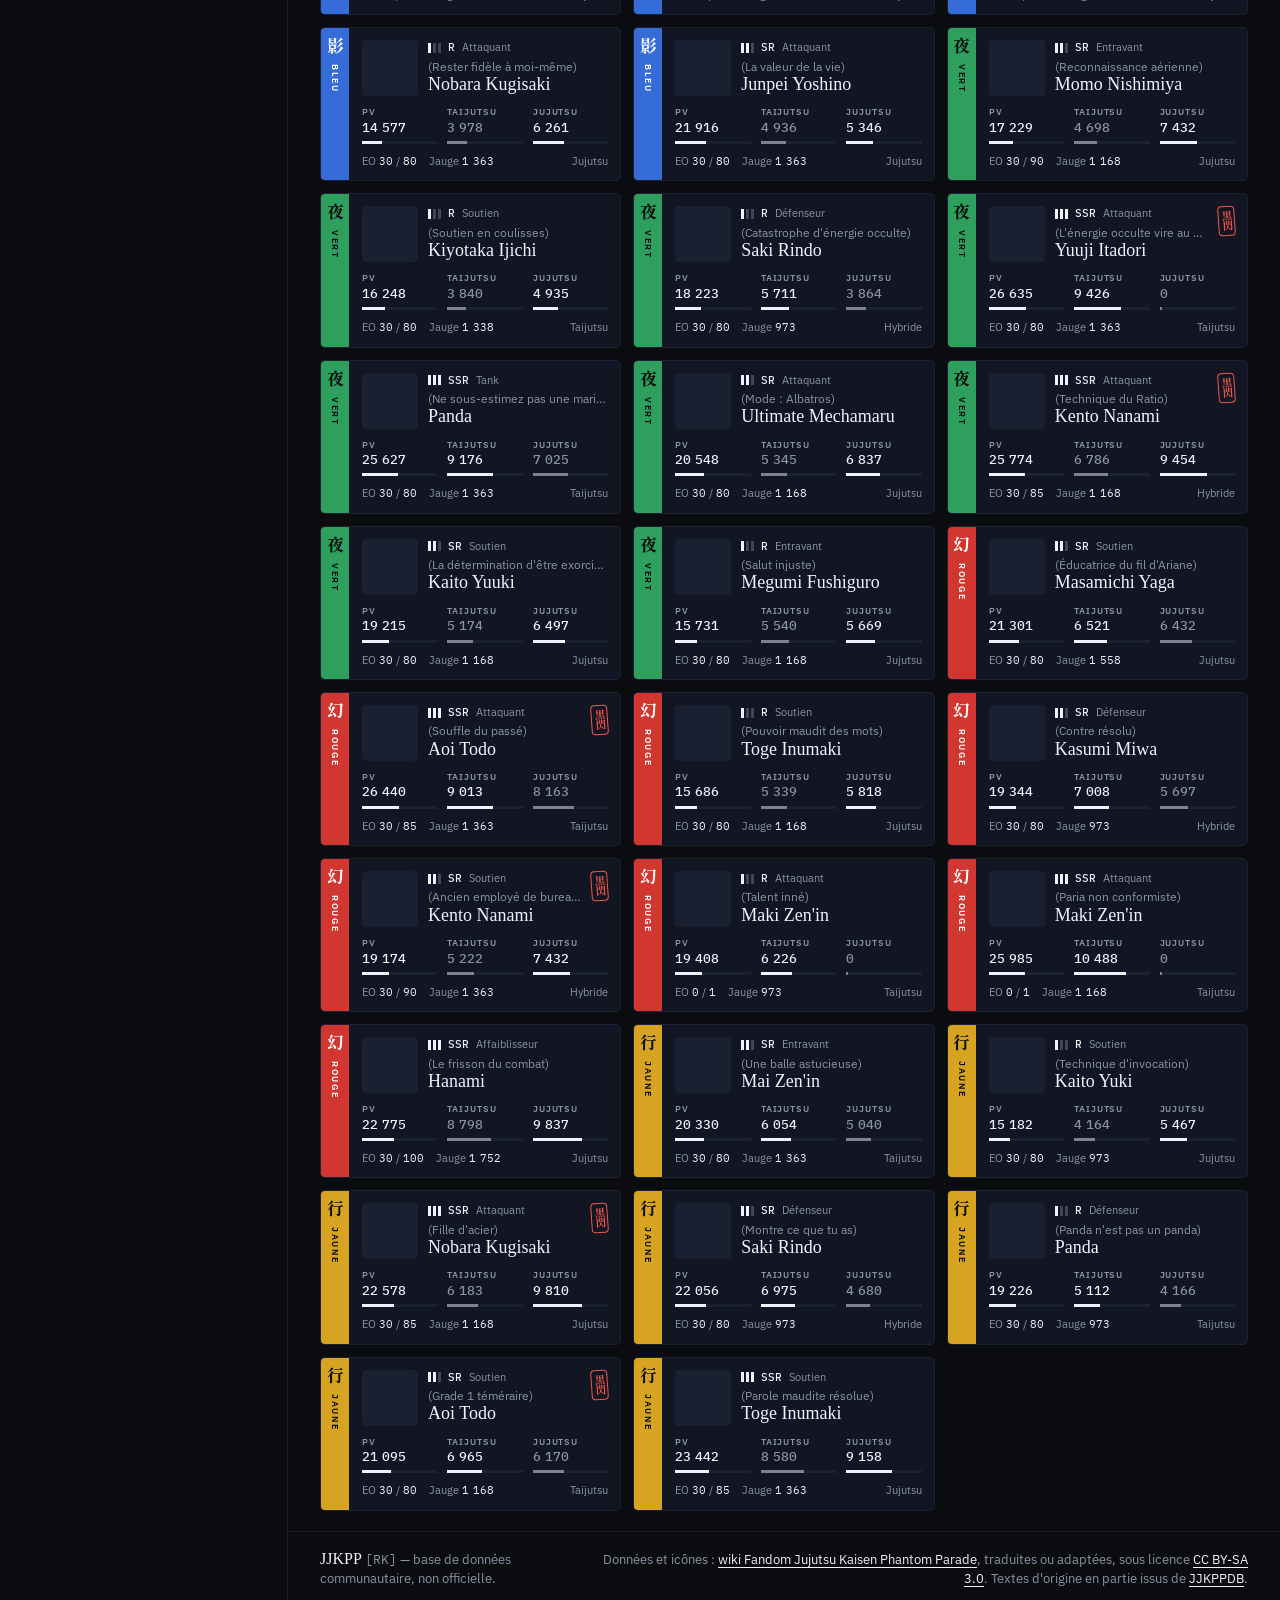
==== commit be47506a: "Nouvelle palette jour / nuit - Nuit : noir froid bleuté (fond #0a0c10, en-tête #0e121a, cartes   #11" ====
--- a/index.html
+++ b/index.html
@@ -5,7 +5,7 @@
 <meta name="viewport" content="width=device-width, initial-scale=1">
 <title>JJKPP [RK] — Base de données Jujutsu Kaisen Phantom Parade</title>
 <meta name="description" content="Base de données communautaire et non officielle des personnages de Jujutsu Kaisen Phantom Parade, en français : statistiques, kits de compétences niv. 1 et niv. 10.">
-<meta name="theme-color" content="#12100E">
+<meta name="theme-color" content="#0e121a">
 <link rel="preload" href="assets/fonts/ibm-plex-sans-latin.woff2" as="font" type="font/woff2" crossorigin>
 <link rel="preload" href="assets/fonts/gloock-400-latin.woff2" as="font" type="font/woff2" crossorigin>
 <link rel="stylesheet" href="assets/app.css">
--- a/assets/app.css
+++ b/assets/app.css
@@ -7,29 +7,44 @@
 @font-face{font-family:'IBM Plex Mono';src:url(fonts/ibm-plex-mono-500-latin.woff2) format('woff2');font-weight:500;font-style:normal;font-display:swap;unicode-range:U+0000-00FF,U+0131,U+0152-0153,U+02BB-02BC,U+02C6,U+02DA,U+02DC,U+0304,U+0308,U+0329,U+2000-206F,U+20AC,U+2122,U+2191,U+2193,U+2212,U+2215,U+FEFF,U+FFFD}
 @font-face{font-family:'Shippori Mincho B1';src:url(fonts/shippori-mincho-b1-800-kanji.woff2) format('woff2');font-weight:800;font-style:normal;font-display:swap;unicode-range:U+884C,U+591C,U+5F71,U+5E7B,U+7121,U+9ED2,U+9583}
 
-/* ---- Thèmes ---- */
+/* ---- Thèmes : toutes les couleurs sont définies ici ---- */
 :root,:root[data-theme="dark"]{
   color-scheme:dark;
-  --bg:#12100E;--sf:#1A1815;--sf2:#26221D;--ln:#35302A;--ln2:#4A443B;--ink:#EFE8DA;--mu:#A39A8A;--fa:#7D7466;--inv:#12100E;--scrim:rgba(8,7,6,.74);
-  --tj:#E2AE2E;--tv:#45B474;--tb:#5E95E6;--tr:#E8604F;
+  /* surfaces : fond, en-tête, cartes, tuiles, boutons de filtre, champ de recherche, survol */
+  --bg:#0a0c10;--hd:#0e121a;--sf:#111622;--tile:#12151f;--btn:#0e111e;--field:#2a2f39;--sf2:#182031;
+  /* traits */
+  --ln:#1b2130;--ln2:#2f3747;
+  /* texte : principal, secondaire, discret, indication du champ, texte sur bouton actif */
+  --ink:#eff1fe;--mu:#8b93a3;--fa:#7c8494;--ph:#a3aab8;--inv:#0a0c10;
+  --scrim:rgba(3,4,7,.76);
+  /* tampon Rayon Noir (rouge éclairci pour rester lisible sur fond nuit) */
+  --rn:#f0574d;
 }
 :root[data-theme="light"]{
   color-scheme:light;
-  --bg:#EDE7DA;--sf:#F8F4EB;--sf2:#E4DDCE;--ln:#D2C8B4;--ln2:#A99E88;--ink:#1A1714;--mu:#625A4C;--fa:#8A8070;--inv:#F8F4EB;--scrim:rgba(26,23,20,.52);
-  --tj:#8C6400;--tv:#1B7343;--tb:#2255AE;--tr:#B52E27;
+  --bg:#f0ede2;--hd:#fdf7f2;--sf:#fefdf9;--tile:#fefdf9;--btn:#fdfef7;--field:#fefdf9;--sf2:#ebe6d9;
+  --ln:#e2dccd;--ln2:#c7bfad;
+  --ink:#1c1a16;--mu:#655d53;--fa:#736a5f;--ph:#736a5f;--inv:#fefdf9;
+  --scrim:rgba(28,26,22,.5);
+  --rn:#b8261f;
 }
 :root{
-  --fill-jaune:#E2AE2E;--fill-vert:#3DAA6A;--fill-bleu:#4A86DB;--fill-rouge:#DE4B3E;--on-fill:#12100E;
+  /* couleurs d'élément (bandes, kanji, accents), identiques dans les deux modes */
+  --c-jaune:#d6a421;--c-vert:#2e9f5d;--c-bleu:#356cd7;--c-rouge:#d13730;
+  /* texte posé sur une couleur d'élément : foncé sur jaune et vert, blanc sur bleu et rouge (contraste ≥ 4,5:1) */
+  --on-dark:#0a0c10;--on-light:#ffffff;
+  /* fonds pastel d'un élément mis en avant (mode jour) */
+  --soft-jaune:#feedbc;--soft-vert:#d9f8e4;--soft-bleu:#deedff;--soft-rouge:#ffdbdb;
   --r:5px;--r-s:4px;
   --display:'Gloock',Georgia,'Times New Roman',serif;
   --sans:'IBM Plex Sans',system-ui,-apple-system,'Segoe UI',sans-serif;
   --mono:'IBM Plex Mono',ui-monospace,Menlo,Consolas,monospace;
   --kanji:'Shippori Mincho B1','Hiragino Mincho ProN','Yu Mincho','Noto Serif JP',serif;
 }
-[data-el="Jaune"]{--el-fill:var(--fill-jaune);--el-tx:var(--tj)}
-[data-el="Vert"]{--el-fill:var(--fill-vert);--el-tx:var(--tv)}
-[data-el="Bleu"]{--el-fill:var(--fill-bleu);--el-tx:var(--tb)}
-[data-el="Rouge"]{--el-fill:var(--fill-rouge);--el-tx:var(--tr)}
+[data-el="Jaune"]{--el-fill:var(--c-jaune);--el-tx:var(--c-jaune);--el-on:var(--on-dark);--el-soft:var(--soft-jaune)}
+[data-el="Vert"]{--el-fill:var(--c-vert);--el-tx:var(--c-vert);--el-on:var(--on-dark);--el-soft:var(--soft-vert)}
+[data-el="Bleu"]{--el-fill:var(--c-bleu);--el-tx:var(--c-bleu);--el-on:var(--on-light);--el-soft:var(--soft-bleu)}
+[data-el="Rouge"]{--el-fill:var(--c-rouge);--el-tx:var(--c-rouge);--el-on:var(--on-light);--el-soft:var(--soft-rouge)}
 
 /* ---- Base ---- */
 *,*::before,*::after{box-sizing:border-box}
@@ -56,7 +71,7 @@
 .marks.bigger i{height:12px}
 
 /* Tampons */
-.stamp-rn{flex:none;align-self:flex-start;border:1.5px solid var(--tr);border-radius:var(--r-s);padding:3px 2px;font-family:var(--kanji);font-weight:800;font-size:11px;line-height:1.05;color:var(--tr);writing-mode:vertical-rl;transform:rotate(-4deg)}
+.stamp-rn{flex:none;align-self:flex-start;border:1.5px solid var(--rn);border-radius:var(--r-s);padding:3px 2px;font-family:var(--kanji);font-weight:800;font-size:11px;line-height:1.05;color:var(--rn);writing-mode:vertical-rl;transform:rotate(-4deg)}
 .stamp-rn.row{writing-mode:horizontal-tb;padding:0 3px;align-self:center;font-size:10.5px}
 
 /* Segments (Jour/Nuit, Cartes/Tableau, Niv., Version) */
@@ -64,10 +79,11 @@
 .seg>button{display:flex;align-items:center;justify-content:center;padding:8px 14px;color:var(--mu);font-size:13px;white-space:nowrap}
 .seg>button[aria-pressed="true"]{background:var(--ink);color:var(--inv)}
 .seg>button:hover:not([aria-pressed="true"]){color:var(--ink)}
-.seg>button.fill[aria-pressed="true"]{background:var(--el-fill);color:var(--on-fill);font-weight:600}
+.seg>button.fill[aria-pressed="true"]{background:var(--el-fill);color:var(--el-on);font-weight:600}
+:root[data-theme="light"] .seg>button.fill[aria-pressed="true"]{background:var(--el-soft);color:var(--ink);box-shadow:inset 0 0 0 1px var(--el-fill)}
 
 /* ---- En-tête ---- */
-.topbar{height:60px;flex:none;display:flex;align-items:center;justify-content:space-between;gap:12px;padding:0 16px;border-bottom:1px solid var(--ln)}
+.topbar{height:60px;flex:none;background:var(--hd);display:flex;align-items:center;justify-content:space-between;gap:12px;padding:0 16px;border-bottom:1px solid var(--ln)}
 .brand{display:flex;align-items:baseline;gap:7px;text-decoration:none;min-width:0}
 .brand-name{font-family:var(--display);font-size:26px;line-height:1}
 .brand-rk{font-family:var(--mono);font-size:11px;color:var(--mu)}
@@ -78,18 +94,21 @@
 /* ---- Liste : barre mobile ---- */
 .m-tools{flex:none;padding:12px 16px 10px;display:flex;flex-direction:column;gap:10px}
 .search-row{display:flex;gap:8px}
-.search{flex:1;min-width:0;height:46px;border:1px solid var(--ln2);border-radius:var(--r);background:var(--sf);padding:0 14px;font-size:15px;color:var(--ink);outline:none}
-.search::placeholder{color:var(--fa)}
+.search{flex:1;min-width:0;height:46px;border:1px solid var(--ln2);border-radius:var(--r);background:var(--field);padding:0 14px;font-size:15px;color:var(--ink);outline:none}
+.search::placeholder{color:var(--ph);opacity:1}
 .search:focus{border-color:var(--ink)}
 .search::-webkit-search-cancel-button{filter:grayscale(1)}
-.btn-filters{flex:none;height:46px;padding:0 14px;border:1px solid var(--ink);border-radius:var(--r);display:flex;align-items:center;gap:9px;font-size:14px;font-weight:600}
+.btn-filters{flex:none;height:46px;padding:0 14px;background:var(--btn);border:1px solid var(--ink);border-radius:var(--r);display:flex;align-items:center;gap:9px;font-size:14px;font-weight:600}
 .badge-n{min-width:20px;height:20px;padding:0 5px;border-radius:var(--r-s);background:var(--ink);color:var(--inv);font-family:var(--mono);font-size:11.5px;display:flex;align-items:center;justify-content:center}
 .el-quick{display:grid;grid-template-columns:repeat(4,minmax(0,1fr));gap:1px;background:var(--ln);border:1px solid var(--ln);border-radius:var(--r);overflow:hidden}
-.el-quick button{height:42px;background:var(--bg);display:flex;align-items:center;justify-content:center;gap:7px}
+.el-quick button{height:42px;background:var(--btn);display:flex;align-items:center;justify-content:center;gap:7px}
 .el-quick .k{font-size:19px;color:var(--el-tx)}
 .el-quick .lab{font-size:11.5px;color:var(--mu)}
 .el-quick button[aria-pressed="true"]{background:var(--el-fill)}
-.el-quick button[aria-pressed="true"] .k,.el-quick button[aria-pressed="true"] .lab{color:var(--on-fill)}
+.el-quick button[aria-pressed="true"] .k,.el-quick button[aria-pressed="true"] .lab{color:var(--el-on)}
+:root[data-theme="light"] .el-quick button[aria-pressed="true"],:root[data-theme="light"] .el-grid button[aria-pressed="true"]{background:var(--el-soft);box-shadow:inset 0 0 0 1px var(--el-fill)}
+:root[data-theme="light"] .el-quick button[aria-pressed="true"] .k,:root[data-theme="light"] .el-grid button[aria-pressed="true"] .k{color:var(--el-fill)}
+:root[data-theme="light"] .el-quick button[aria-pressed="true"] .lab,:root[data-theme="light"] .el-grid button[aria-pressed="true"] .lab{color:var(--ink)}
 .count-row{display:flex;align-items:baseline;justify-content:space-between;gap:10px}
 .count{display:flex;align-items:baseline;gap:6px}
 .count .n{font-family:var(--display);font-size:22px;line-height:1}
@@ -126,24 +145,24 @@
 .fgroup-head{display:flex;justify-content:space-between;font-size:10.5px;font-weight:600;letter-spacing:.16em;text-transform:uppercase;color:var(--mu)}
 .fgroup-head .sel{color:var(--ink)}
 .el-grid{display:grid;grid-template-columns:repeat(4,minmax(0,1fr));gap:1px;background:var(--ln);border:1px solid var(--ln);border-radius:var(--r);overflow:hidden}
-.el-grid button{height:68px;background:var(--bg);display:flex;flex-direction:column;align-items:center;justify-content:center;gap:5px}
+.el-grid button{height:68px;background:var(--btn);display:flex;flex-direction:column;align-items:center;justify-content:center;gap:5px}
 .el-grid .k{font-size:26px;color:var(--el-tx)}
 .el-grid .lab{font-size:11px;color:var(--mu)}
 .el-grid button[aria-pressed="true"]{background:var(--el-fill)}
-.el-grid button[aria-pressed="true"] .k,.el-grid button[aria-pressed="true"] .lab{color:var(--on-fill)}
+.el-grid button[aria-pressed="true"] .k,.el-grid button[aria-pressed="true"] .lab{color:var(--el-on)}
 .opt-grid{display:grid;grid-template-columns:repeat(3,minmax(0,1fr));gap:1px;background:var(--ln);border:1px solid var(--ln);border-radius:var(--r);overflow:hidden}
-.opt-grid button{height:46px;background:var(--bg);display:flex;align-items:center;justify-content:center;gap:7px;font-size:13.5px;color:var(--ink);white-space:nowrap}
+.opt-grid button{height:46px;background:var(--btn);display:flex;align-items:center;justify-content:center;gap:7px;font-size:13.5px;color:var(--ink);white-space:nowrap}
 .opt-grid .n{font-family:var(--mono);font-size:10.5px;color:var(--fa)}
 .opt-grid button[aria-pressed="true"]{background:var(--ink);color:var(--inv)}
 .opt-grid button[aria-pressed="true"] .n{color:var(--inv)}
-.el-grid button:hover:not([aria-pressed="true"]),.opt-grid button:hover:not([aria-pressed="true"]),.el-quick button:hover:not([aria-pressed="true"]){background:var(--sf)}
+.el-grid button:hover:not([aria-pressed="true"]),.opt-grid button:hover:not([aria-pressed="true"]),.el-quick button:hover:not([aria-pressed="true"]){background:var(--sf2)}
 .reset-help{display:flex;flex-direction:column;gap:8px;font-size:12px;line-height:1.45;color:var(--mu)}
 
 /* ---- Cartes ---- */
 .cards{padding:0 16px 16px;display:grid;grid-template-columns:repeat(auto-fill,minmax(320px,1fr));gap:8px;align-content:start}
 .card{display:flex;background:var(--sf);border:1px solid var(--ln);border-radius:var(--r);overflow:hidden;text-decoration:none;color:var(--ink);min-width:0}
 .card:hover{border-color:var(--ln2)}
-.strip{width:30px;flex:none;background:var(--el-fill,var(--ln2));color:var(--on-fill);display:flex;flex-direction:column;align-items:center;padding:9px 0;gap:8px}
+.strip{width:30px;flex:none;background:var(--el-fill,var(--ln2));color:var(--el-on,var(--ink));display:flex;flex-direction:column;align-items:center;padding:9px 0;gap:8px}
 .strip .k{font-size:18px}
 .strip .el{writing-mode:vertical-rl;font-size:8.5px;font-weight:600;letter-spacing:.2em;text-transform:uppercase}
 .card-body{flex:1;min-width:0;padding:10px 12px 9px;display:flex;flex-direction:column;gap:8px}
@@ -198,7 +217,7 @@
 .ftable td{height:52px;border-bottom:1px solid var(--ln);vertical-align:middle;padding:0}
 .ftable tbody tr{cursor:pointer}
 .ftable tbody tr:hover{background:var(--sf2)}
-.tk{width:26px;height:26px;border-radius:var(--r-s);background:var(--el-fill);color:var(--on-fill);display:flex;align-items:center;justify-content:center;font-size:15px}
+.tk{width:26px;height:26px;border-radius:var(--r-s);background:var(--el-fill);color:var(--el-on);display:flex;align-items:center;justify-content:center;font-size:15px}
 .ftable .icon{width:38px;height:38px}
 .tname{min-width:0;padding-right:12px}
 .tname .epi{margin:0;font-size:11px;line-height:1.2}
@@ -223,7 +242,7 @@
 
 /* ---- Fiche ---- */
 .d-nav{display:none}
-.m-nav{height:60px;flex:none;display:flex;align-items:center;justify-content:space-between;padding:0 12px 0 8px;border-bottom:1px solid var(--ln)}
+.m-nav{height:60px;flex:none;background:var(--hd);display:flex;align-items:center;justify-content:space-between;padding:0 12px 0 8px;border-bottom:1px solid var(--ln)}
 .btn-back{height:44px;padding:0 8px;display:flex;align-items:center;gap:8px;font-size:14.5px;font-weight:600;text-decoration:none;border-radius:var(--r)}
 .btn-back .arr{font-size:18px;font-weight:400}
 .pn{display:flex;gap:6px}
@@ -247,7 +266,7 @@
 .info dt{color:var(--mu)}
 .info dd{margin:0;white-space:pre-line}
 .sgrid{display:grid;grid-template-columns:repeat(3,minmax(0,1fr));gap:1px;background:var(--ln);border:1px solid var(--ln);border-radius:var(--r);overflow:hidden}
-.sgrid>div{background:var(--sf);padding:8px 9px}
+.sgrid>div{background:var(--tile);padding:8px 9px}
 .sgrid .lab{font-size:9.5px;font-weight:600;letter-spacing:.08em;text-transform:uppercase;color:var(--mu)}
 .sgrid .v{font-family:var(--mono);font-size:14.5px;font-weight:500}
 .sgrid .v.weak{color:var(--mu)}
@@ -276,7 +295,8 @@
 .skill-meta .cost{display:none}
 .modrow{margin-top:10px;display:flex;align-items:center;gap:10px;flex-wrap:wrap}
 .modbadge{padding:3px 7px;border-radius:var(--r-s);font-size:10.5px;font-weight:600;letter-spacing:.08em;text-transform:uppercase;border:1px solid var(--ln2);color:var(--mu)}
-.modbadge.on{background:var(--el-fill);border-color:var(--el-fill);color:var(--on-fill)}
+.modbadge.on{background:var(--el-fill);border-color:var(--el-fill);color:var(--el-on)}
+:root[data-theme="light"] .modbadge.on{background:var(--el-soft);color:var(--ink)}
 .was{font-size:12px;color:var(--mu)}
 .lines{margin-top:14px}
 .ln{display:flex;gap:4px;font-size:15px;line-height:24px;font-weight:400;color:var(--ink)}
@@ -363,7 +383,7 @@
 
   /* Fiche */
   .m-nav{display:none}
-  .d-nav{height:56px;flex:none;display:flex;align-items:center;justify-content:space-between;padding:0 40px;border-bottom:1px solid var(--ln);font-size:14px}
+  .d-nav{height:56px;flex:none;background:var(--hd);display:flex;align-items:center;justify-content:space-between;padding:0 40px;border-bottom:1px solid var(--ln);font-size:14px}
   .crumbs{display:flex;align-items:center;gap:12px;min-width:0}
   .crumbs .btn-back{height:auto;padding:0;font-size:14px}
   .crumbs .sep{color:var(--fa)}
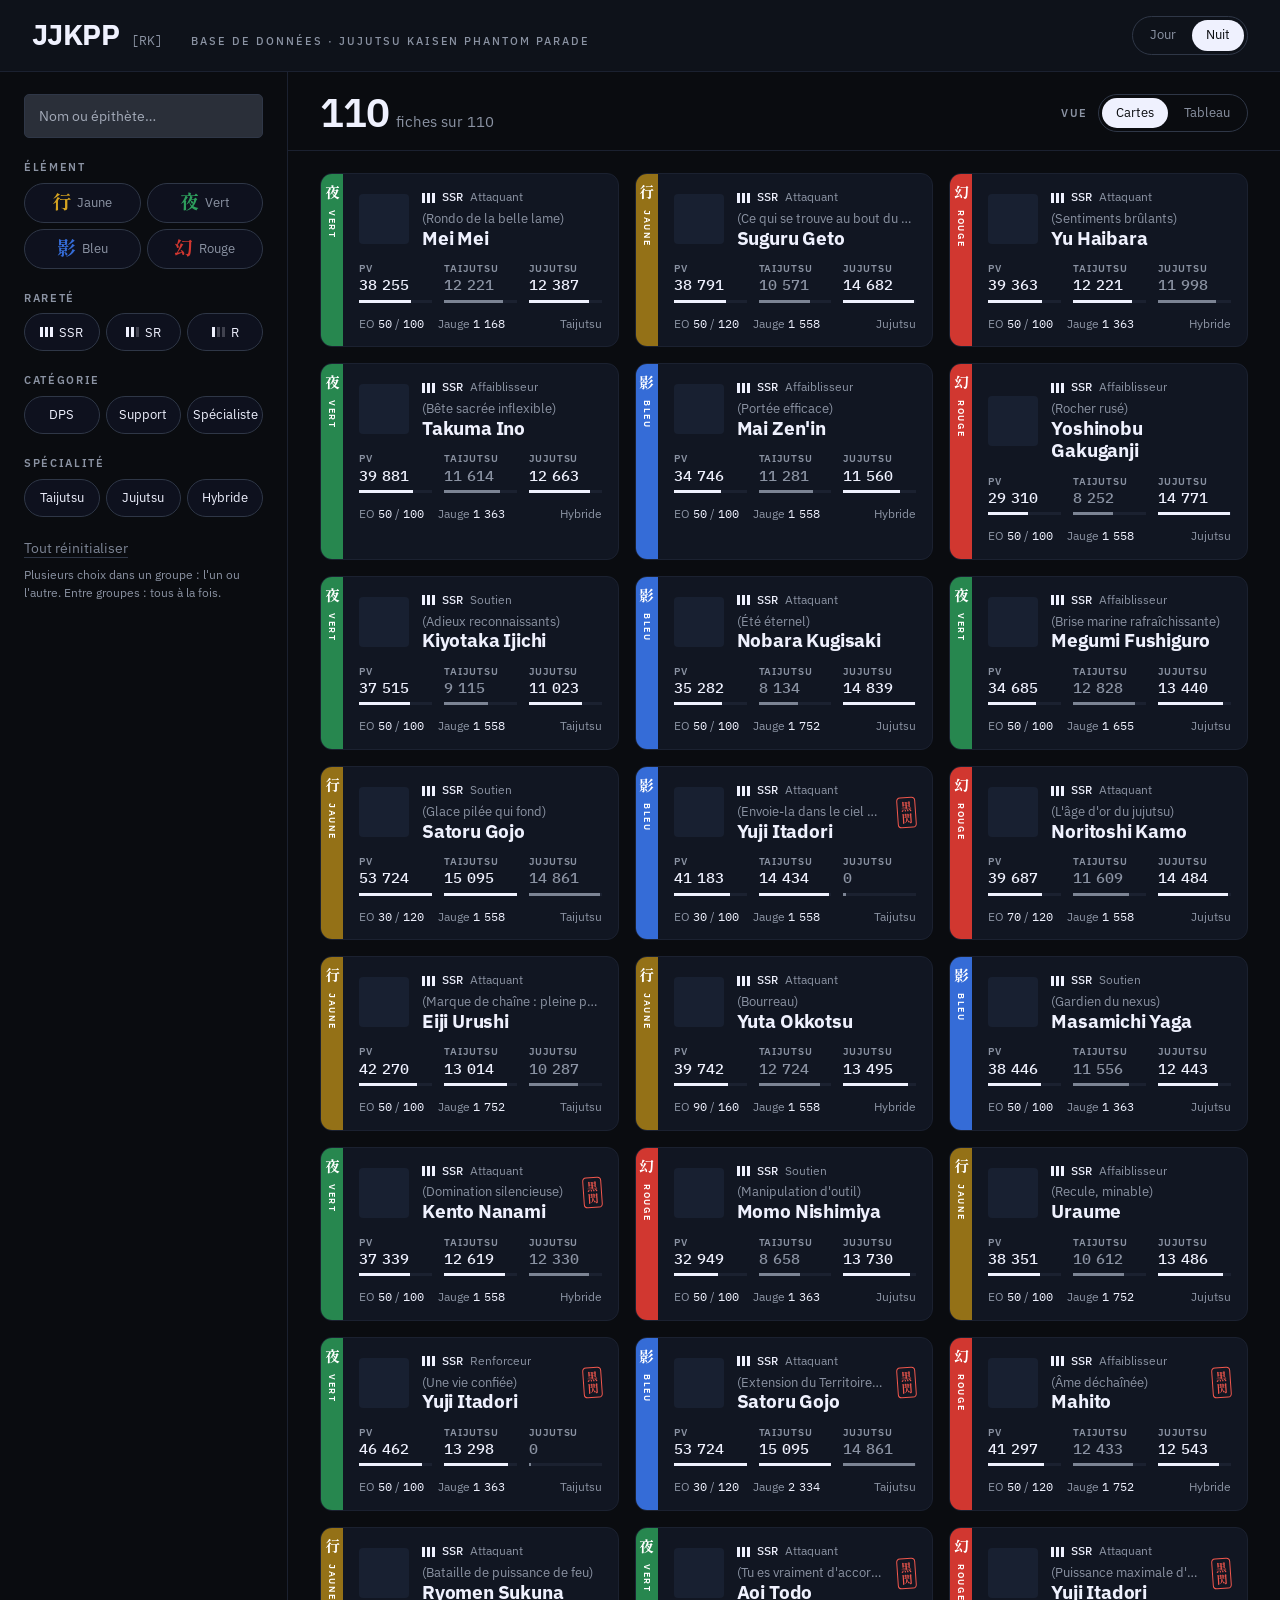
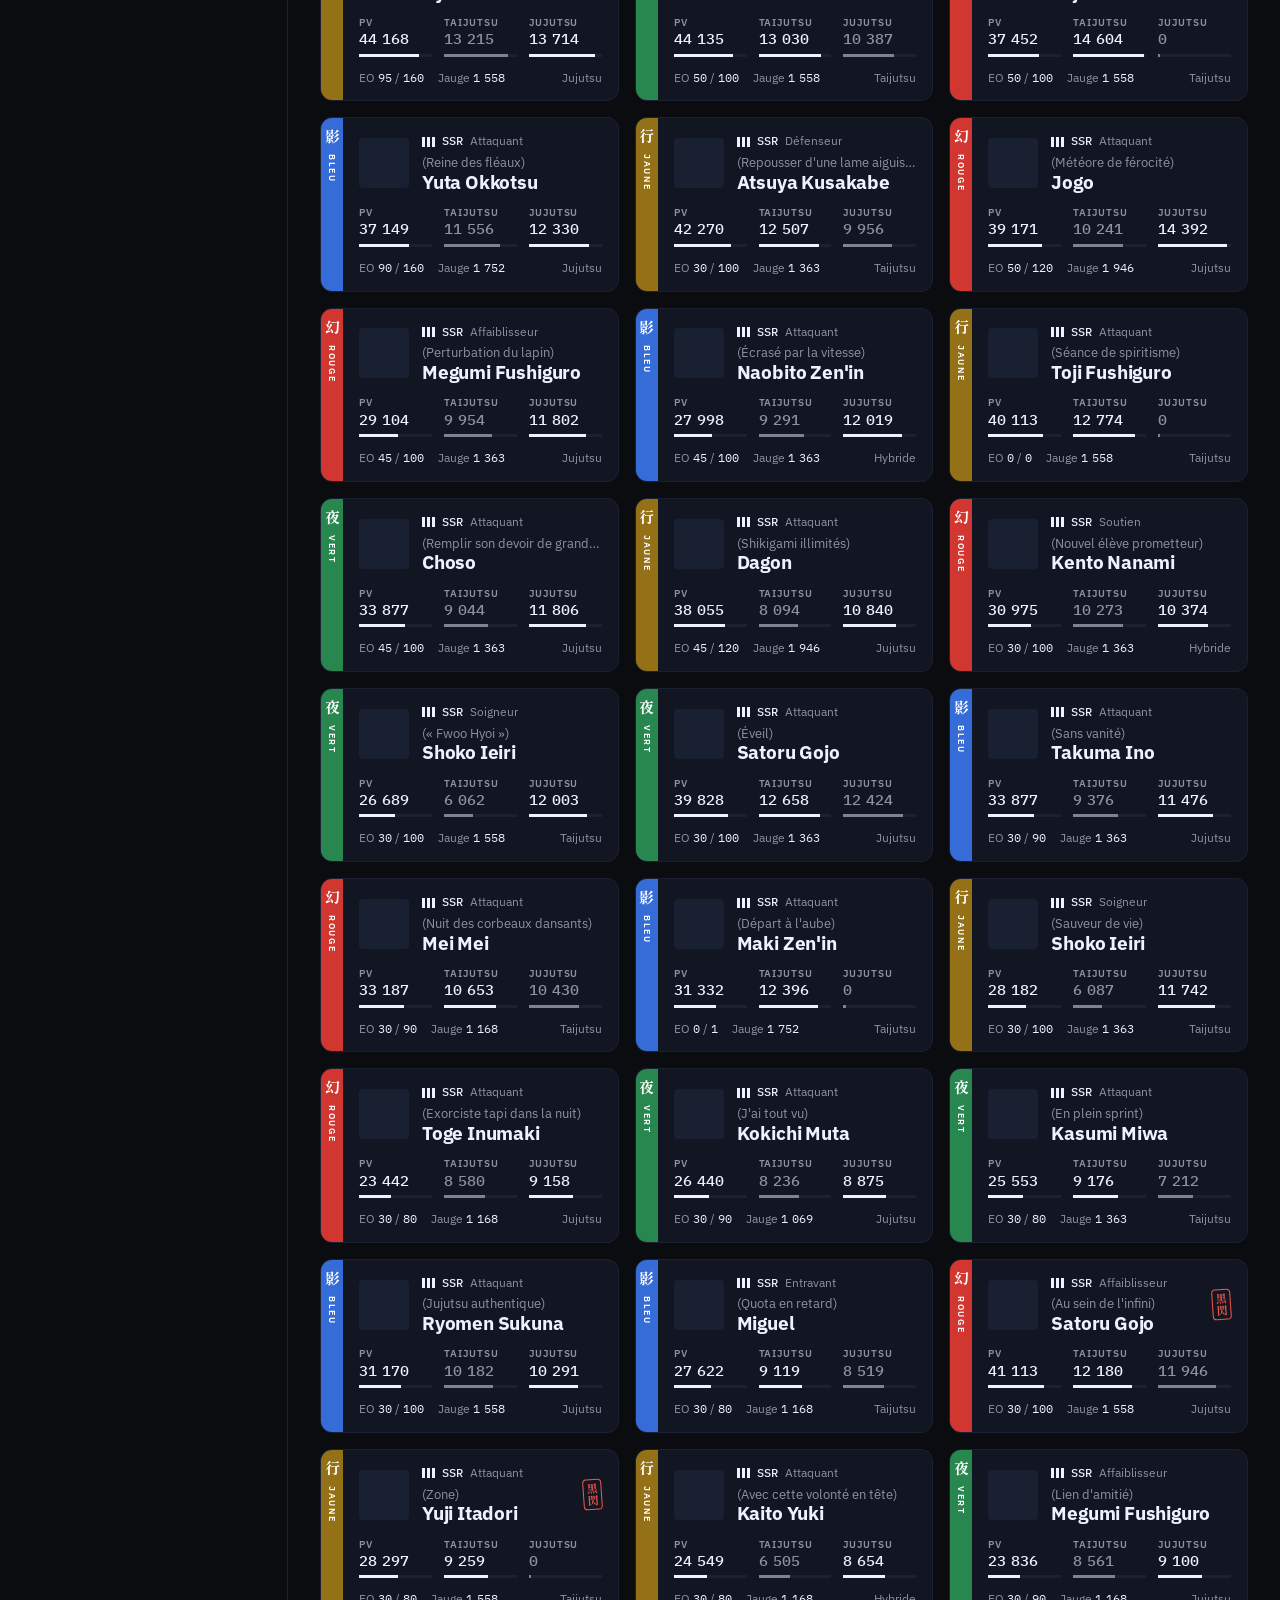
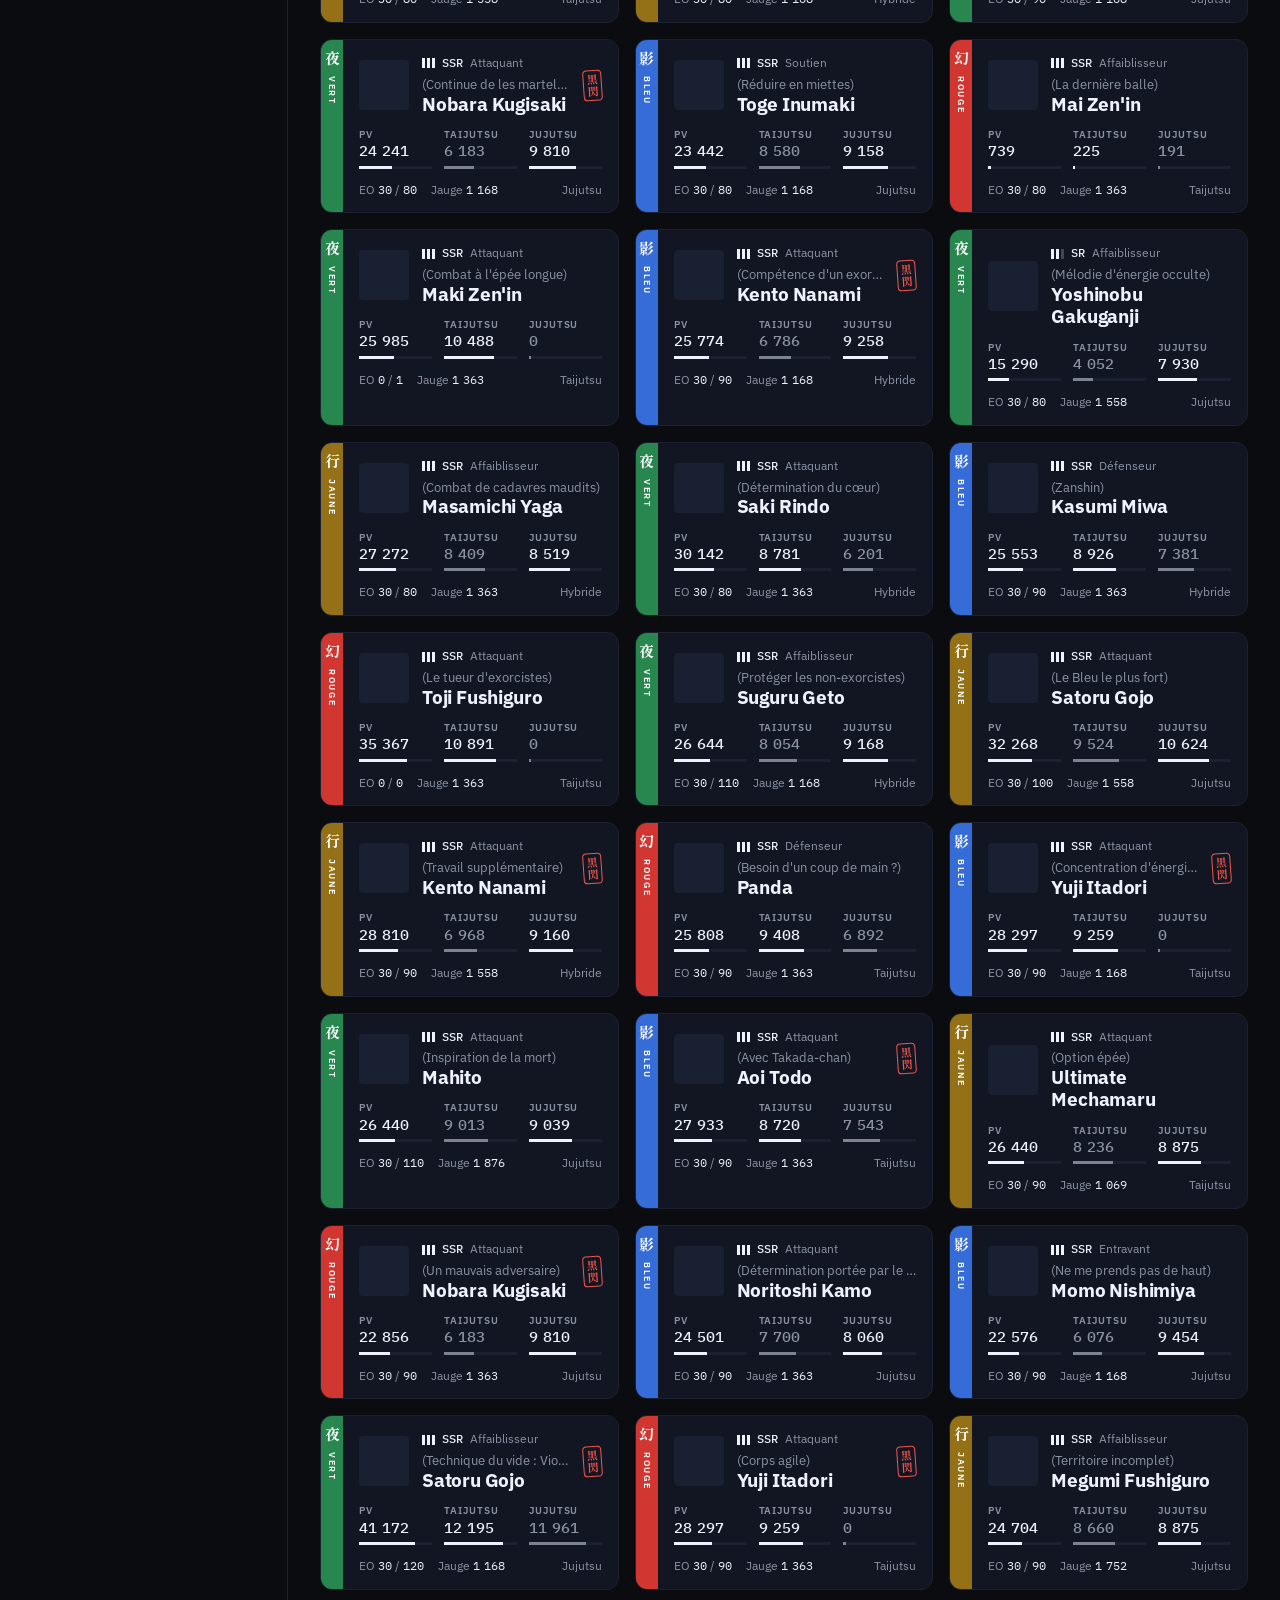
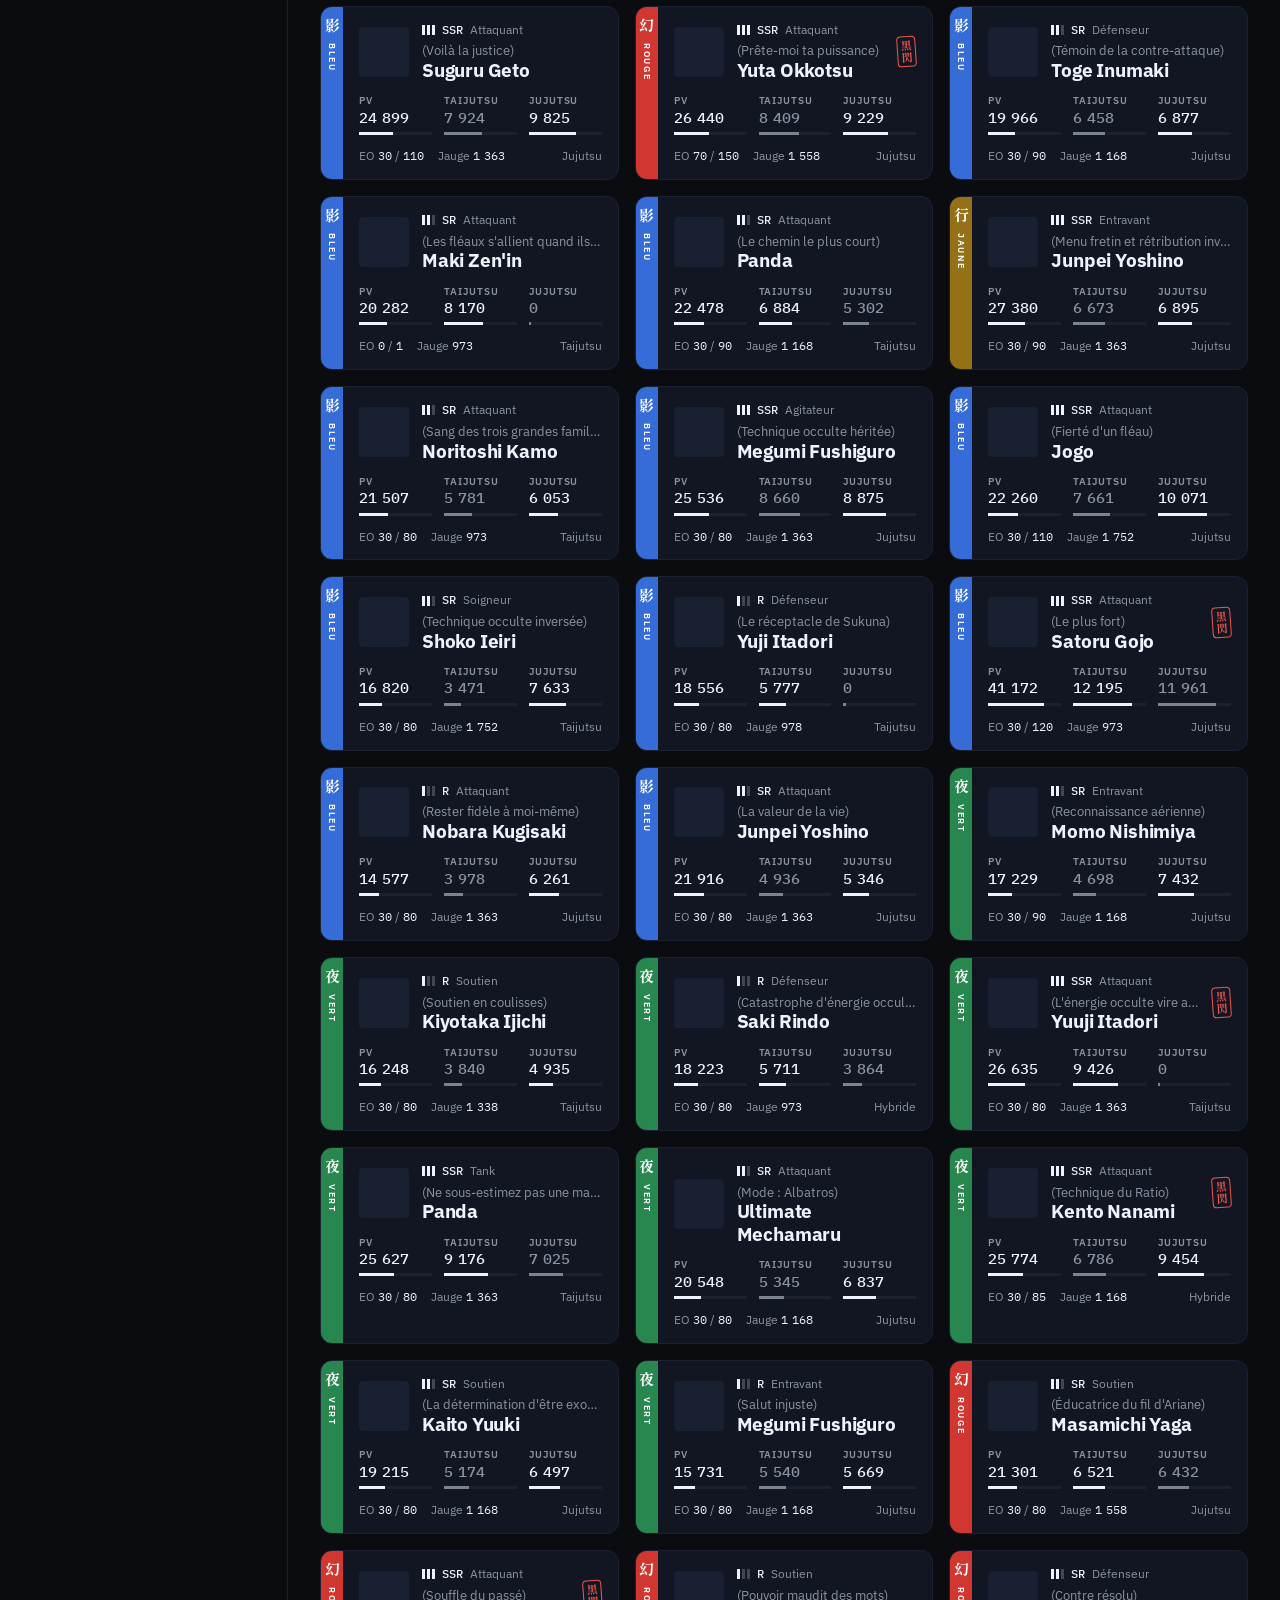
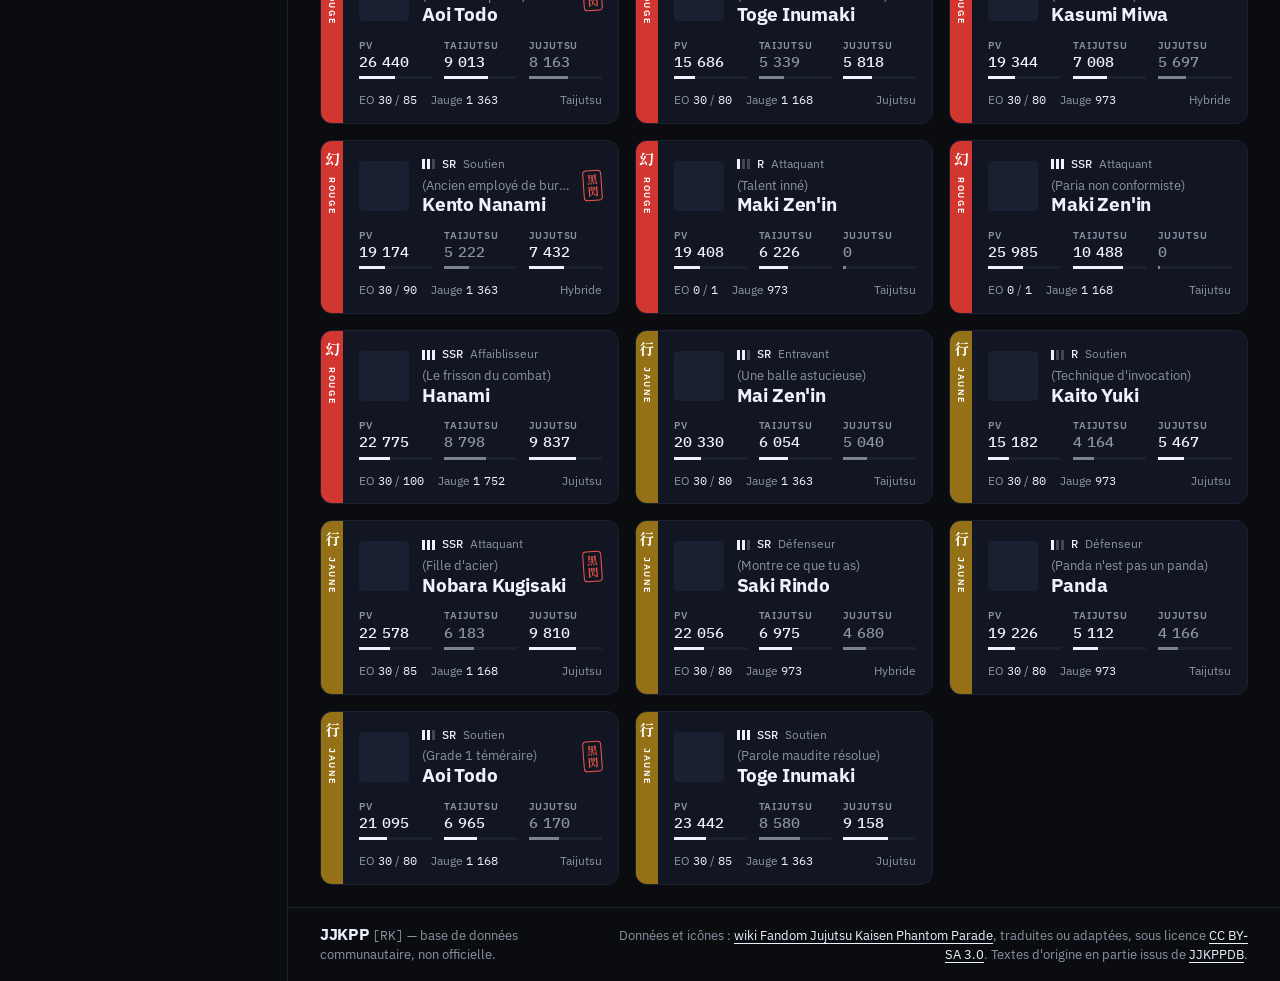
==== commit 193c7a7a: "Noms et titres en IBM Plex Sans, icônes nettes (50 px max) - Gloock remplacé par IBM Plex Sans 700 p" ====
--- a/index.html
+++ b/index.html
@@ -7,7 +7,6 @@
 <meta name="description" content="Base de données communautaire et non officielle des personnages de Jujutsu Kaisen Phantom Parade, en français : statistiques, kits de compétences niv. 1 et niv. 10.">
 <meta name="theme-color" content="#0e121a">
 <link rel="preload" href="assets/fonts/ibm-plex-sans-latin.woff2" as="font" type="font/woff2" crossorigin>
-<link rel="preload" href="assets/fonts/gloock-400-latin.woff2" as="font" type="font/woff2" crossorigin>
 <link rel="stylesheet" href="assets/app.css">
 <script>(function(){var t='dark';try{var v=localStorage.getItem('jjkpp-theme');if(v==='light'||v==='dark')t=v}catch(e){}document.documentElement.setAttribute('data-theme',t)})();</script>
 </head>
--- a/assets/app.css
+++ b/assets/app.css
@@ -1,8 +1,7 @@
 /* JJKPP [RK] — interface « Ofuda » (maquette Claude Design), HTML/CSS/JS statique. */
 
 /* ---- Polices hébergées (sous-ensembles utilisés, licences OFL dans assets/fonts) ---- */
-@font-face{font-family:'Gloock';src:url(fonts/gloock-400-latin.woff2) format('woff2');font-weight:400;font-style:normal;font-display:swap;unicode-range:U+0000-00FF,U+0131,U+0152-0153,U+02BB-02BC,U+02C6,U+02DA,U+02DC,U+0304,U+0308,U+0329,U+2000-206F,U+20AC,U+2122,U+2191,U+2193,U+2212,U+2215,U+FEFF,U+FFFD}
-@font-face{font-family:'IBM Plex Sans';src:url(fonts/ibm-plex-sans-latin.woff2) format('woff2');font-weight:400 600;font-style:normal;font-display:swap;unicode-range:U+0000-00FF,U+0131,U+0152-0153,U+02BB-02BC,U+02C6,U+02DA,U+02DC,U+0304,U+0308,U+0329,U+2000-206F,U+20AC,U+2122,U+2191,U+2193,U+2212,U+2215,U+FEFF,U+FFFD}
+@font-face{font-family:'IBM Plex Sans';src:url(fonts/ibm-plex-sans-latin.woff2) format('woff2');font-weight:400 700;font-style:normal;font-display:swap;unicode-range:U+0000-00FF,U+0131,U+0152-0153,U+02BB-02BC,U+02C6,U+02DA,U+02DC,U+0304,U+0308,U+0329,U+2000-206F,U+20AC,U+2122,U+2191,U+2193,U+2212,U+2215,U+FEFF,U+FFFD}
 @font-face{font-family:'IBM Plex Mono';src:url(fonts/ibm-plex-mono-400-latin.woff2) format('woff2');font-weight:400;font-style:normal;font-display:swap;unicode-range:U+0000-00FF,U+0131,U+0152-0153,U+02BB-02BC,U+02C6,U+02DA,U+02DC,U+0304,U+0308,U+0329,U+2000-206F,U+20AC,U+2122,U+2191,U+2193,U+2212,U+2215,U+FEFF,U+FFFD}
 @font-face{font-family:'IBM Plex Mono';src:url(fonts/ibm-plex-mono-500-latin.woff2) format('woff2');font-weight:500;font-style:normal;font-display:swap;unicode-range:U+0000-00FF,U+0131,U+0152-0153,U+02BB-02BC,U+02C6,U+02DA,U+02DC,U+0304,U+0308,U+0329,U+2000-206F,U+20AC,U+2122,U+2191,U+2193,U+2212,U+2215,U+FEFF,U+FFFD}
 @font-face{font-family:'Shippori Mincho B1';src:url(fonts/shippori-mincho-b1-800-kanji.woff2) format('woff2');font-weight:800;font-style:normal;font-display:swap;unicode-range:U+884C,U+591C,U+5F71,U+5E7B,U+7121,U+9ED2,U+9583}
@@ -33,18 +32,19 @@
   --c-jaune:#d6a421;--c-vert:#2e9f5d;--c-bleu:#356cd7;--c-rouge:#d13730;
   /* texte posé sur une couleur d'élément : foncé sur jaune et vert, blanc sur bleu et rouge (contraste ≥ 4,5:1) */
   --on-dark:#0a0c10;--on-light:#ffffff;
+  /* bandes d'élément (texte blanc) : jaune et vert foncés pour que le blanc atteigne 4,5:1 */
+  --strip-jaune:#947117;--strip-vert:#27874f;--strip-bleu:var(--c-bleu);--strip-rouge:var(--c-rouge);
   /* fonds pastel d'un élément mis en avant (mode jour) */
   --soft-jaune:#feedbc;--soft-vert:#d9f8e4;--soft-bleu:#deedff;--soft-rouge:#ffdbdb;
-  --r:5px;--r-s:4px;
-  --display:'Gloock',Georgia,'Times New Roman',serif;
+  --r:5px;--r-s:4px;--r-card:12px;--pill:999px;
   --sans:'IBM Plex Sans',system-ui,-apple-system,'Segoe UI',sans-serif;
   --mono:'IBM Plex Mono',ui-monospace,Menlo,Consolas,monospace;
   --kanji:'Shippori Mincho B1','Hiragino Mincho ProN','Yu Mincho','Noto Serif JP',serif;
 }
-[data-el="Jaune"]{--el-fill:var(--c-jaune);--el-tx:var(--c-jaune);--el-on:var(--on-dark);--el-soft:var(--soft-jaune)}
-[data-el="Vert"]{--el-fill:var(--c-vert);--el-tx:var(--c-vert);--el-on:var(--on-dark);--el-soft:var(--soft-vert)}
-[data-el="Bleu"]{--el-fill:var(--c-bleu);--el-tx:var(--c-bleu);--el-on:var(--on-light);--el-soft:var(--soft-bleu)}
-[data-el="Rouge"]{--el-fill:var(--c-rouge);--el-tx:var(--c-rouge);--el-on:var(--on-light);--el-soft:var(--soft-rouge)}
+[data-el="Jaune"]{--el-fill:var(--c-jaune);--el-tx:var(--c-jaune);--el-on:var(--on-dark);--el-soft:var(--soft-jaune);--el-strip:var(--strip-jaune)}
+[data-el="Vert"]{--el-fill:var(--c-vert);--el-tx:var(--c-vert);--el-on:var(--on-dark);--el-soft:var(--soft-vert);--el-strip:var(--strip-vert)}
+[data-el="Bleu"]{--el-fill:var(--c-bleu);--el-tx:var(--c-bleu);--el-on:var(--on-light);--el-soft:var(--soft-bleu);--el-strip:var(--strip-bleu)}
+[data-el="Rouge"]{--el-fill:var(--c-rouge);--el-tx:var(--c-rouge);--el-on:var(--on-light);--el-soft:var(--soft-rouge);--el-strip:var(--strip-rouge)}
 
 /* ---- Base ---- */
 *,*::before,*::after{box-sizing:border-box}
@@ -59,7 +59,6 @@
 .visually-hidden{position:absolute;width:1px;height:1px;margin:-1px;overflow:hidden;clip:rect(0 0 0 0);white-space:nowrap;border:0}
 .k{font-family:var(--kanji);font-weight:800;line-height:1}
 .num{font-family:var(--mono)}
-.display{font-family:var(--display);font-weight:400}
 main{flex:1;display:flex;flex-direction:column;min-width:0}
 .noscript{padding:24px 16px;color:var(--mu)}
 
@@ -71,12 +70,15 @@
 .marks.bigger i{height:12px}
 
 /* Tampons */
-.stamp-rn{flex:none;align-self:flex-start;border:1.5px solid var(--rn);border-radius:var(--r-s);padding:3px 2px;font-family:var(--kanji);font-weight:800;font-size:11px;line-height:1.05;color:var(--rn);writing-mode:vertical-rl;transform:rotate(-4deg)}
-.stamp-rn.row{writing-mode:horizontal-tb;padding:0 3px;align-self:center;font-size:10.5px}
+.stamp-rn{flex:none;align-self:flex-start;display:inline-flex;flex-direction:column;align-items:center;justify-content:center;gap:1px;border:1.5px solid var(--rn);border-radius:var(--r-s);padding:3px;font-family:var(--kanji);font-weight:800;font-size:11px;line-height:1;color:var(--rn);transform:rotate(-4deg)}
+/* les glyphes de la police sont dessinés un peu au-dessus de leur cadratin : léger décalage vers le bas pour centrer l'encre */
+.stamp-rn>span{display:block;width:1em;height:1em;line-height:1;text-align:center;transform:translateY(.055em)}
+.stamp-rn.row{flex-direction:row;gap:0;padding:2px 3px;align-self:center;font-size:10.5px}
+.stamp-rn.row>span{transform:translateY(.085em)}
 
 /* Segments (Jour/Nuit, Cartes/Tableau, Niv., Version) */
-.seg{display:flex;border:1px solid var(--ln2);border-radius:var(--r);overflow:hidden;flex:none}
-.seg>button{display:flex;align-items:center;justify-content:center;padding:8px 14px;color:var(--mu);font-size:13px;white-space:nowrap}
+.seg{display:flex;gap:2px;padding:3px;border:1px solid var(--ln2);border-radius:var(--pill);flex:none}
+.seg>button{display:flex;align-items:center;justify-content:center;padding:6px 14px;border-radius:var(--pill);color:var(--mu);font-size:13px;white-space:nowrap}
 .seg>button[aria-pressed="true"]{background:var(--ink);color:var(--inv)}
 .seg>button:hover:not([aria-pressed="true"]){color:var(--ink)}
 .seg>button.fill[aria-pressed="true"]{background:var(--el-fill);color:var(--el-on);font-weight:600}
@@ -85,11 +87,11 @@
 /* ---- En-tête ---- */
 .topbar{height:60px;flex:none;background:var(--hd);display:flex;align-items:center;justify-content:space-between;gap:12px;padding:0 16px;border-bottom:1px solid var(--ln)}
 .brand{display:flex;align-items:baseline;gap:7px;text-decoration:none;min-width:0}
-.brand-name{font-family:var(--display);font-size:26px;line-height:1}
+.brand-name{font-size:23px;font-weight:700;line-height:1;letter-spacing:-.02em}
 .brand-rk{font-family:var(--mono);font-size:11px;color:var(--mu)}
 .brand-sub{display:none}
 .topbar .seg{font-size:12.5px}
-.topbar .seg>button{height:38px;padding:0 11px;font-size:12.5px}
+.topbar .seg>button{height:32px;padding:0 12px;font-size:12.5px}
 
 /* ---- Liste : barre mobile ---- */
 .m-tools{flex:none;padding:12px 16px 10px;display:flex;flex-direction:column;gap:10px}
@@ -98,25 +100,25 @@
 .search::placeholder{color:var(--ph);opacity:1}
 .search:focus{border-color:var(--ink)}
 .search::-webkit-search-cancel-button{filter:grayscale(1)}
-.btn-filters{flex:none;height:46px;padding:0 14px;background:var(--btn);border:1px solid var(--ink);border-radius:var(--r);display:flex;align-items:center;gap:9px;font-size:14px;font-weight:600}
-.badge-n{min-width:20px;height:20px;padding:0 5px;border-radius:var(--r-s);background:var(--ink);color:var(--inv);font-family:var(--mono);font-size:11.5px;display:flex;align-items:center;justify-content:center}
-.el-quick{display:grid;grid-template-columns:repeat(4,minmax(0,1fr));gap:1px;background:var(--ln);border:1px solid var(--ln);border-radius:var(--r);overflow:hidden}
-.el-quick button{height:42px;background:var(--btn);display:flex;align-items:center;justify-content:center;gap:7px}
+.btn-filters{flex:none;height:46px;padding:0 16px;background:var(--btn);border:1px solid var(--ink);border-radius:var(--pill);display:flex;align-items:center;gap:9px;font-size:14px;font-weight:600}
+.badge-n{min-width:20px;height:20px;padding:0 6px;border-radius:var(--pill);background:var(--ink);color:var(--inv);font-family:var(--mono);font-size:11.5px;display:flex;align-items:center;justify-content:center}
+.el-quick{display:grid;grid-template-columns:repeat(4,minmax(0,1fr));gap:6px}
+.el-quick button{height:40px;background:var(--btn);border:1px solid var(--ln2);border-radius:var(--pill);display:flex;align-items:center;justify-content:center;gap:6px}
 .el-quick .k{font-size:19px;color:var(--el-tx)}
 .el-quick .lab{font-size:11.5px;color:var(--mu)}
-.el-quick button[aria-pressed="true"]{background:var(--el-fill)}
+.el-quick button[aria-pressed="true"]{background:var(--el-fill);border-color:var(--el-fill)}
 .el-quick button[aria-pressed="true"] .k,.el-quick button[aria-pressed="true"] .lab{color:var(--el-on)}
-:root[data-theme="light"] .el-quick button[aria-pressed="true"],:root[data-theme="light"] .el-grid button[aria-pressed="true"]{background:var(--el-soft);box-shadow:inset 0 0 0 1px var(--el-fill)}
+:root[data-theme="light"] .el-quick button[aria-pressed="true"],:root[data-theme="light"] .el-grid button[aria-pressed="true"]{background:var(--el-soft)}
 :root[data-theme="light"] .el-quick button[aria-pressed="true"] .k,:root[data-theme="light"] .el-grid button[aria-pressed="true"] .k{color:var(--el-fill)}
 :root[data-theme="light"] .el-quick button[aria-pressed="true"] .lab,:root[data-theme="light"] .el-grid button[aria-pressed="true"] .lab{color:var(--ink)}
 .count-row{display:flex;align-items:baseline;justify-content:space-between;gap:10px}
 .count{display:flex;align-items:baseline;gap:6px}
-.count .n{font-family:var(--display);font-size:22px;line-height:1}
+.count .n{font-size:21px;font-weight:600;line-height:1;letter-spacing:-.01em}
 .count .of{font-size:13px;color:var(--mu)}
 .link-reset{font-size:13px;text-decoration:underline;text-underline-offset:4px;text-decoration-color:var(--ln2)}
 .link-reset:disabled{color:var(--fa);cursor:default}
 .chips{display:flex;flex-wrap:wrap;gap:6px}
-.chip{display:flex;align-items:center;gap:6px;border:1px solid var(--ln2);border-radius:var(--r-s);padding:4px 8px;font-size:12.5px}
+.chip{display:flex;align-items:center;gap:6px;border:1px solid var(--ln2);border-radius:var(--pill);padding:4px 10px;font-size:12.5px}
 .chip .k{font-size:inherit;color:var(--el-tx)}
 .chip .x{color:var(--mu)}
 .chip:hover{border-color:var(--ink)}
@@ -134,52 +136,50 @@
 .sheet-handle{display:flex;justify-content:center;padding-top:8px;flex:none}
 .sheet-handle span{width:40px;height:4px;background:var(--ln2);border-radius:2px}
 .sheet-head{flex:none;display:flex;align-items:center;justify-content:space-between;padding:4px 16px 12px;border-bottom:1px solid var(--ln)}
-.sheet-head h2{margin:0;font-family:var(--display);font-weight:400;font-size:28px;line-height:1}
+.sheet-head h2{margin:0;font-weight:700;font-size:23px;line-height:1.1;letter-spacing:-.015em}
 .sheet-head .actions{display:flex;align-items:center;gap:14px}
 .sheet-head .link-reset{font-size:13.5px}
-.btn-close{width:44px;height:44px;border:1px solid var(--ln2);border-radius:var(--r);display:flex;align-items:center;justify-content:center;font-size:20px;line-height:1}
+.btn-close{width:44px;height:44px;border:1px solid var(--ln2);border-radius:var(--pill);display:flex;align-items:center;justify-content:center;font-size:20px;line-height:1}
 .filters-body{flex:1;min-height:0;overflow:auto;padding:16px 16px 18px;display:flex;flex-direction:column;gap:18px}
 .sheet-foot{flex:none;padding:12px 16px 22px;border-top:1px solid var(--ln)}
-.btn-see{width:100%;height:52px;border-radius:var(--r);background:var(--ink);color:var(--inv);display:flex;align-items:center;justify-content:center;font-size:16px;font-weight:600;text-align:center}
+.btn-see{width:100%;height:52px;border-radius:var(--pill);background:var(--ink);color:var(--inv);display:flex;align-items:center;justify-content:center;font-size:16px;font-weight:600;text-align:center}
 .fgroup{display:flex;flex-direction:column;gap:8px}
 .fgroup-head{display:flex;justify-content:space-between;font-size:10.5px;font-weight:600;letter-spacing:.16em;text-transform:uppercase;color:var(--mu)}
 .fgroup-head .sel{color:var(--ink)}
-.el-grid{display:grid;grid-template-columns:repeat(4,minmax(0,1fr));gap:1px;background:var(--ln);border:1px solid var(--ln);border-radius:var(--r);overflow:hidden}
-.el-grid button{height:68px;background:var(--btn);display:flex;flex-direction:column;align-items:center;justify-content:center;gap:5px}
-.el-grid .k{font-size:26px;color:var(--el-tx)}
-.el-grid .lab{font-size:11px;color:var(--mu)}
-.el-grid button[aria-pressed="true"]{background:var(--el-fill)}
+.el-grid{display:grid;grid-template-columns:repeat(4,minmax(0,1fr));gap:6px}
+.el-grid button{height:44px;background:var(--btn);border:1px solid var(--ln2);border-radius:var(--pill);display:flex;align-items:center;justify-content:center;gap:6px}
+.el-grid .k{font-size:20px;color:var(--el-tx)}
+.el-grid .lab{font-size:12.5px;color:var(--mu)}
+.el-grid button[aria-pressed="true"]{background:var(--el-fill);border-color:var(--el-fill)}
 .el-grid button[aria-pressed="true"] .k,.el-grid button[aria-pressed="true"] .lab{color:var(--el-on)}
-.opt-grid{display:grid;grid-template-columns:repeat(3,minmax(0,1fr));gap:1px;background:var(--ln);border:1px solid var(--ln);border-radius:var(--r);overflow:hidden}
-.opt-grid button{height:46px;background:var(--btn);display:flex;align-items:center;justify-content:center;gap:7px;font-size:13.5px;color:var(--ink);white-space:nowrap}
-.opt-grid .n{font-family:var(--mono);font-size:10.5px;color:var(--fa)}
-.opt-grid button[aria-pressed="true"]{background:var(--ink);color:var(--inv)}
-.opt-grid button[aria-pressed="true"] .n{color:var(--inv)}
+.opt-grid{display:grid;grid-template-columns:repeat(3,minmax(0,1fr));gap:6px}
+.opt-grid button{height:44px;background:var(--btn);border:1px solid var(--ln2);border-radius:var(--pill);display:flex;align-items:center;justify-content:center;gap:7px;padding:0 10px;font-size:13.5px;color:var(--ink);white-space:nowrap}
+.opt-grid button[aria-pressed="true"]{background:var(--ink);border-color:var(--ink);color:var(--inv)}
 .el-grid button:hover:not([aria-pressed="true"]),.opt-grid button:hover:not([aria-pressed="true"]),.el-quick button:hover:not([aria-pressed="true"]){background:var(--sf2)}
 .reset-help{display:flex;flex-direction:column;gap:8px;font-size:12px;line-height:1.45;color:var(--mu)}
 
 /* ---- Cartes ---- */
-.cards{padding:0 16px 16px;display:grid;grid-template-columns:repeat(auto-fill,minmax(320px,1fr));gap:8px;align-content:start}
-.card{display:flex;background:var(--sf);border:1px solid var(--ln);border-radius:var(--r);overflow:hidden;text-decoration:none;color:var(--ink);min-width:0}
+.cards{padding:0 16px 16px;display:grid;grid-template-columns:repeat(auto-fill,minmax(min(320px,100%),1fr));gap:8px;align-content:start}
+.card{display:flex;background:var(--sf);border:1px solid var(--ln);border-radius:var(--r-card);overflow:hidden;text-decoration:none;color:var(--ink);min-width:0}
 .card:hover{border-color:var(--ln2)}
-.strip{width:30px;flex:none;background:var(--el-fill,var(--ln2));color:var(--el-on,var(--ink));display:flex;flex-direction:column;align-items:center;padding:9px 0;gap:8px}
-.strip .k{font-size:18px}
+.strip{width:24px;flex:none;background:var(--el-strip,var(--ln2));color:var(--on-light);display:flex;flex-direction:column;align-items:center;padding:10px 0;gap:8px}
+.strip .k{font-size:16px}
 .strip .el{writing-mode:vertical-rl;font-size:8.5px;font-weight:600;letter-spacing:.2em;text-transform:uppercase}
-.card-body{flex:1;min-width:0;padding:10px 12px 9px;display:flex;flex-direction:column;gap:8px}
+.card-body{flex:1;min-width:0;padding:11px 13px 10px;display:flex;flex-direction:column;gap:8px}
 .card-head{display:flex;gap:10px;align-items:center}
 .icon{flex:none;object-fit:cover;background:var(--sf2);border-radius:var(--r-s)}
-.card .icon{width:48px;height:48px}
+.card .icon{width:50px;height:50px}
 .card-id{flex:1;min-width:0}
 .meta{display:flex;align-items:center;gap:7px;font-size:11px;color:var(--mu);min-width:0}
 .meta .marks{color:var(--ink)}
 .meta .rar{font-family:var(--mono);font-weight:500;color:var(--ink)}
 .meta .role{white-space:nowrap;overflow:hidden;text-overflow:ellipsis}
 .epi{margin-top:3px;font-size:12px;line-height:1.25;color:var(--mu);white-space:nowrap;overflow:hidden;text-overflow:ellipsis}
-.card .name{font-family:var(--display);font-size:18px;line-height:1.12;white-space:nowrap;overflow:hidden;text-overflow:ellipsis}
+.card .name{font-size:17px;font-weight:700;line-height:1.2;letter-spacing:-.01em;white-space:nowrap;overflow:hidden;text-overflow:ellipsis}
 .stats{display:grid;grid-template-columns:repeat(3,minmax(0,1fr));gap:12px}
 .stat-top{display:flex;justify-content:space-between;align-items:baseline}
 .stat .lab{font-size:9.5px;font-weight:600;letter-spacing:.08em;color:var(--mu)}
-.stat .v{font-family:var(--mono);font-size:12.5px;font-weight:500}
+.stat .v{font-family:var(--mono);font-size:13px;font-weight:500}
 .stat .v.weak{color:var(--mu)}
 .bar{position:relative;height:3px;margin-top:4px;background:var(--ln)}
 .bar i{position:absolute;left:0;top:0;bottom:0;background:var(--ink)}
@@ -193,13 +193,13 @@
 /* ---- Aucun résultat ---- */
 .empty{padding:24px 16px 24px;display:flex;flex-direction:column;gap:14px}
 .stamp-empty{width:64px;height:64px;border:2px solid var(--ink);border-radius:var(--r);display:flex;align-items:center;justify-content:center;transform:rotate(-5deg);font-size:36px}
-.empty h2{margin:4px 0 0;font-family:var(--display);font-weight:400;font-size:28px;line-height:1.1}
+.empty h2{margin:4px 0 0;font-weight:700;font-size:24px;line-height:1.15;letter-spacing:-.015em}
 .empty p{margin:0;font-size:15px;line-height:1.5;color:var(--mu);text-wrap:pretty}
 .sugg{border-top:1px solid var(--ln)}
 .sugg button{width:100%;height:50px;display:flex;align-items:center;justify-content:space-between;gap:12px;border-bottom:1px solid var(--ln);font-size:14.5px}
 .sugg button:hover{background:var(--sf)}
 .sugg .num{font-size:12.5px;color:var(--mu);white-space:nowrap}
-.btn-outline{height:50px;border:1.5px solid var(--ink);border-radius:var(--r);display:flex;align-items:center;justify-content:center;padding:0 20px;font-size:15px;font-weight:600}
+.btn-outline{height:50px;border:1.5px solid var(--ink);border-radius:var(--pill);display:flex;align-items:center;justify-content:center;padding:0 24px;font-size:15px;font-weight:600}
 .btn-outline:hover{background:var(--sf)}
 
 /* ---- Tableau (bureau) ---- */
@@ -221,7 +221,7 @@
 .ftable .icon{width:38px;height:38px}
 .tname{min-width:0;padding-right:12px}
 .tname .epi{margin:0;font-size:11px;line-height:1.2}
-.tname a{display:block;font-family:var(--display);font-size:16px;line-height:1.15;white-space:nowrap;overflow:hidden;text-overflow:ellipsis;text-decoration:none}
+.tname a{display:block;font-size:14.5px;font-weight:700;line-height:1.25;letter-spacing:-.005em;white-space:nowrap;overflow:hidden;text-overflow:ellipsis;text-decoration:none}
 .trar{display:flex;align-items:center;gap:6px}
 .trar .num{font-size:12px}
 .tnum{padding-right:12px!important}
@@ -246,7 +246,7 @@
 .btn-back{height:44px;padding:0 8px;display:flex;align-items:center;gap:8px;font-size:14.5px;font-weight:600;text-decoration:none;border-radius:var(--r)}
 .btn-back .arr{font-size:18px;font-weight:400}
 .pn{display:flex;gap:6px}
-.pn a{width:44px;height:44px;border:1px solid var(--ln2);border-radius:var(--r);display:flex;align-items:center;justify-content:center;font-size:18px;text-decoration:none}
+.pn a{width:44px;height:44px;border:1px solid var(--ln2);border-radius:var(--pill);display:flex;align-items:center;justify-content:center;font-size:18px;text-decoration:none}
 .pn a[aria-disabled="true"]{opacity:.35;pointer-events:none}
 .pn a:hover,.d-nav .pn a:hover{border-color:var(--ink)}
 .fiche{display:flex;flex-direction:column}
@@ -256,11 +256,13 @@
 .idcard .strip .k{font-size:27px}
 .idcard .strip .el{font-size:10px;letter-spacing:.24em}
 .idcard-body{flex:1;min-width:0;padding:14px;display:flex;flex-direction:column;gap:14px}
-.idcard-head{display:flex;gap:12px;align-items:flex-start}
-.idcard .icon{width:84px;height:84px}
+.idcard-title{display:flex;flex-direction:column;gap:12px}
+.idcard-head{display:flex;gap:12px;align-items:center}
+.idcard-id{flex:1;min-width:0}
+.idcard .icon{width:50px;height:50px}
 .idcard .meta{font-size:11.5px}
-.idcard .epi{margin-top:7px;font-size:13.5px;line-height:1.3;white-space:normal}
-.idcard h1{margin:0;font-family:var(--display);font-weight:400;font-size:29px;line-height:1.05}
+.idcard .epi{margin-top:5px;font-size:13.5px;line-height:1.3;white-space:normal}
+.idcard h1{margin:0;font-weight:700;font-size:26px;line-height:1.1;letter-spacing:-.02em;overflow-wrap:break-word}
 .idcard h1:focus{outline:none}
 .info{display:grid;grid-template-columns:auto minmax(0,1fr);gap:5px 14px;margin:0;font-size:13px;line-height:1.4}
 .info dt{color:var(--mu)}
@@ -273,12 +275,12 @@
 .sgrid .bar{margin-top:5px}
 .toc{display:none}
 .kit-head{position:sticky;top:0;z-index:5;background:var(--bg);border-top:1px solid var(--ln);border-bottom:1px solid var(--ln);padding:12px 16px;display:flex;flex-direction:column;gap:10px}
-.kit-head h2{margin:0;font-family:var(--display);font-weight:400;font-size:24px;line-height:1}
+.kit-head h2{margin:0;font-weight:700;font-size:20px;line-height:1.1;letter-spacing:-.015em}
 .kit-toggles{display:grid;grid-template-columns:minmax(0,1fr) minmax(0,1.35fr);gap:8px}
 .kit-toggles.one{grid-template-columns:minmax(0,1fr)}
 .kit-toggles .seg{display:grid;grid-auto-flow:column;grid-auto-columns:1fr}
 .kit-toggles .seg.ver.v2{grid-template-columns:.8fr 1.2fr;grid-auto-columns:unset}
-.kit-toggles .seg>button{height:44px;padding:0 8px;font-size:13.5px}
+.kit-toggles .seg>button{height:38px;padding:0 8px;font-size:13.5px}
 .kit-toggles .seg>button[aria-pressed="true"]{font-weight:600}
 .kit-toggles .tlab{display:none}
 .kit-notes{display:flex;flex-wrap:wrap;gap:4px 14px;font-size:12px;color:var(--mu)}
@@ -288,7 +290,7 @@
 .skill{padding:20px 16px 22px;border-bottom:1px solid var(--ln);scroll-margin-top:150px}
 .skill-top{display:flex;justify-content:space-between;align-items:flex-start;gap:12px}
 .skill-type{font-size:10.5px;font-weight:600;letter-spacing:.14em;text-transform:uppercase;color:var(--mu);line-height:1.4}
-.skill h3{margin:5px 0 0;font-family:var(--display);font-weight:400;font-size:22px;line-height:1.15;text-wrap:pretty}
+.skill h3{margin:5px 0 0;font-weight:700;font-size:18px;line-height:1.25;letter-spacing:-.01em;text-wrap:pretty}
 .cost{flex:none;border:1.5px solid var(--ink);border-radius:var(--r-s);padding:5px 8px;display:flex;align-items:baseline;gap:5px}
 .cost .num{font-size:17px;font-weight:500;line-height:1}
 .cost .u{font-size:9.5px;font-weight:600;letter-spacing:.1em;text-transform:uppercase;color:var(--mu)}
@@ -313,16 +315,16 @@
 .ln.near{margin-top:2px}
 .missing{font-size:13px;color:var(--mu);font-style:italic}
 .notfound{padding:48px 16px;display:flex;flex-direction:column;gap:14px;align-items:flex-start}
-.notfound h1{margin:0;font-family:var(--display);font-weight:400;font-size:30px}
+.notfound h1{margin:0;font-weight:700;font-size:26px;line-height:1.15;letter-spacing:-.015em}
 
 /* ================= Bureau ================= */
 @media (min-width:960px){
   .topbar{height:72px;padding:0 32px}
   .brand{gap:12px}
-  .brand-name{font-size:34px}
+  .brand-name{font-size:29px}
   .brand-rk{font-size:13px}
   .brand-sub{display:inline;margin-left:16px;font-size:11px;font-weight:500;letter-spacing:.18em;text-transform:uppercase;color:var(--mu);white-space:nowrap;overflow:hidden;text-overflow:ellipsis}
-  .topbar .seg>button{height:auto;padding:8px 14px;font-size:13px}
+  .topbar .seg>button{height:auto;padding:6px 14px;font-size:13px}
 
   .m-tools{display:none}
   .list-layout{flex-direction:row;align-items:stretch}
@@ -332,14 +334,15 @@
   .filters-body{padding:22px 24px;gap:22px}
   .filters .search{display:block;flex:none;height:44px;font-size:14px}
   .filters .reset-help .link-reset{display:inline;align-self:flex-start;font-size:13.5px}
-  .el-grid .k{font-size:25px}
-  .el-grid .lab{font-size:10.5px}
-  .opt-grid button{height:40px;gap:6px;font-size:12.5px}
-  .opt-grid .n{font-size:10px}
+  .el-grid{grid-template-columns:repeat(2,minmax(0,1fr))}
+  .el-grid button{height:40px}
+  .el-grid .k{font-size:19px}
+  .el-grid .lab{font-size:12.5px}
+  .opt-grid button{height:38px;gap:6px;padding:0 6px;font-size:12.5px}
 
   .d-results-head{display:flex;align-items:flex-end;justify-content:space-between;gap:24px;padding:22px 32px 18px;border-bottom:1px solid var(--ln)}
   .d-results-head .left{display:flex;align-items:flex-end;gap:24px;flex-wrap:wrap}
-  .d-results-head .count .n{font-size:46px;line-height:.9}
+  .d-results-head .count .n{font-size:40px;line-height:.9;letter-spacing:-.03em}
   .d-results-head .count{gap:8px}
   .d-results-head .count .of{font-size:15px}
   .d-results-head .chips{padding-bottom:2px}
@@ -347,27 +350,27 @@
   .view{display:flex;align-items:center;gap:10px}
   .view .vl{font-size:10.5px;font-weight:600;letter-spacing:.16em;text-transform:uppercase;color:var(--mu)}
 
-  .cards{padding:20px 32px;grid-template-columns:repeat(auto-fill,minmax(240px,1fr));gap:12px}
-  .strip{width:28px;padding:10px 0;gap:9px}
-  .strip .k{font-size:17px}
-  .card-body{padding:12px 12px 11px 13px;gap:10px}
-  .card-head{align-items:flex-start}
-  .card .icon{width:56px;height:56px}
-  .card .epi{margin-top:4px;font-size:11.5px}
-  .card .name{white-space:normal;overflow:visible}
-  .stamp-rn{font-size:10.5px;align-self:auto}
-  .stats{gap:10px}
+  .cards{padding:22px 32px;grid-template-columns:repeat(auto-fill,minmax(296px,1fr));gap:16px}
+  .strip{width:22px;padding:12px 0;gap:9px}
+  .strip .k{font-size:15px}
+  .card-body{padding:15px 16px 14px;gap:13px}
+  .card-head{gap:13px}
+  .card .meta{font-size:12px}
+  .card .epi{margin-top:5px;font-size:12.5px}
+  .card .name{font-size:19px;line-height:1.18;white-space:normal;overflow:visible}
+  .stamp-rn{font-size:11px;align-self:auto}
+  .stats{gap:12px}
   .stat-top{display:block}
-  .stat .lab{display:block;font-size:9px;letter-spacing:.1em}
-  .stat .v{display:block;font-size:13px}
+  .stat .lab{display:block;font-size:9.5px;letter-spacing:.1em}
+  .stat .v{display:block;font-size:14.5px}
   .lab-short,.m-only{display:none}
   .lab-long{display:inline}
   .d-only{display:inline}
-  .card-foot{gap:12px}
+  .card-foot{gap:14px;font-size:12px}
 
   .empty{padding:72px 32px 32px;max-width:624px;gap:16px}
   .stamp-empty{width:84px;height:84px;font-size:48px}
-  .empty h2{font-size:40px;line-height:1.05;margin-top:8px}
+  .empty h2{font-size:32px;line-height:1.1;letter-spacing:-.02em;margin-top:8px}
   .empty p{font-size:16px}
   .sugg{margin-top:4px}
   .sugg button{height:48px;font-size:15px}
@@ -397,11 +400,10 @@
   .idcard .strip .k{font-size:32px}
   .idcard .strip .el{font-size:11px;letter-spacing:.26em}
   .idcard-body{padding:18px;gap:16px}
-  .idcard-head{flex-direction:column;gap:16px}
-  .idcard .icon{width:128px;height:128px}
+  .idcard-title{gap:14px}
   .idcard .meta{font-size:12px;gap:8px}
-  .idcard .epi{margin-top:10px;font-size:15px}
-  .idcard h1{font-size:42px;line-height:1.02}
+  .idcard .epi{margin-top:5px;font-size:14px}
+  .idcard h1{font-size:33px;line-height:1.08;letter-spacing:-.025em}
   .info{gap:6px 16px;font-size:13.5px}
   .sgrid>div{padding:9px 10px}
   .sgrid .v{font-size:15px}
@@ -414,12 +416,12 @@
   .toc .tc{font-family:var(--mono);font-size:12px;color:var(--mu);text-align:right}
   .kit{min-width:0;max-width:880px}
   .kit-head{position:static;border:0;border-bottom:1px solid var(--ink);padding:0 0 18px;flex-direction:row;flex-wrap:wrap;align-items:flex-end;justify-content:space-between;gap:24px}
-  .kit-head h2{font-size:36px}
+  .kit-head h2{font-size:28px;letter-spacing:-.02em}
   .kit-toggles,.kit-toggles.one{display:flex;gap:20px;align-items:center}
   .kit-toggles .grp{display:flex;align-items:center;gap:10px}
   .kit-toggles .tlab{display:inline;font-size:10.5px;font-weight:600;letter-spacing:.16em;text-transform:uppercase;color:var(--mu)}
   .kit-toggles .seg,.kit-toggles .seg.ver.v2{display:flex}
-  .kit-toggles .seg>button{height:auto;padding:9px 14px}
+  .kit-toggles .seg>button{height:auto;padding:6px 14px}
   .kit-notes{gap:6px 20px;padding:12px 0 4px;font-size:12.5px}
   .kit-head .kit-notes{display:none}
   .kit-notes.after{display:flex}
@@ -432,15 +434,9 @@
   .skill-meta .modrow{margin:0;flex-direction:column;align-items:flex-start;gap:12px}
   .skill-main{min-width:0;max-width:664px}
   .skill-main>.modrow{display:none}
-  .skill h3{margin:0 0 14px;font-size:28px;line-height:1.12}
+  .skill h3{margin:0 0 14px;font-size:22px;line-height:1.2;letter-spacing:-.015em}
   .skill .lines{margin-top:0}
   .ln .mk{width:18px}
-}
-@media (min-width:960px){
-  .idcard-head{display:grid;grid-template-columns:minmax(0,1fr) auto}
-  .idcard-head .icon{grid-column:1;grid-row:1}
-  .idcard-head .stamp-rn{grid-column:2;grid-row:1}
-  .idcard-head .idcard-id{grid-column:1 / -1;grid-row:2}
 }
 @media (max-width:959.98px){
   .skill-meta{display:none}
@@ -450,3 +446,6 @@
 @media (max-width:420px){
   .d-nav .pn a .who{display:none}
 }
+@media (max-width:359.98px){
+  .kit-toggles{grid-template-columns:minmax(0,1fr)}
+}
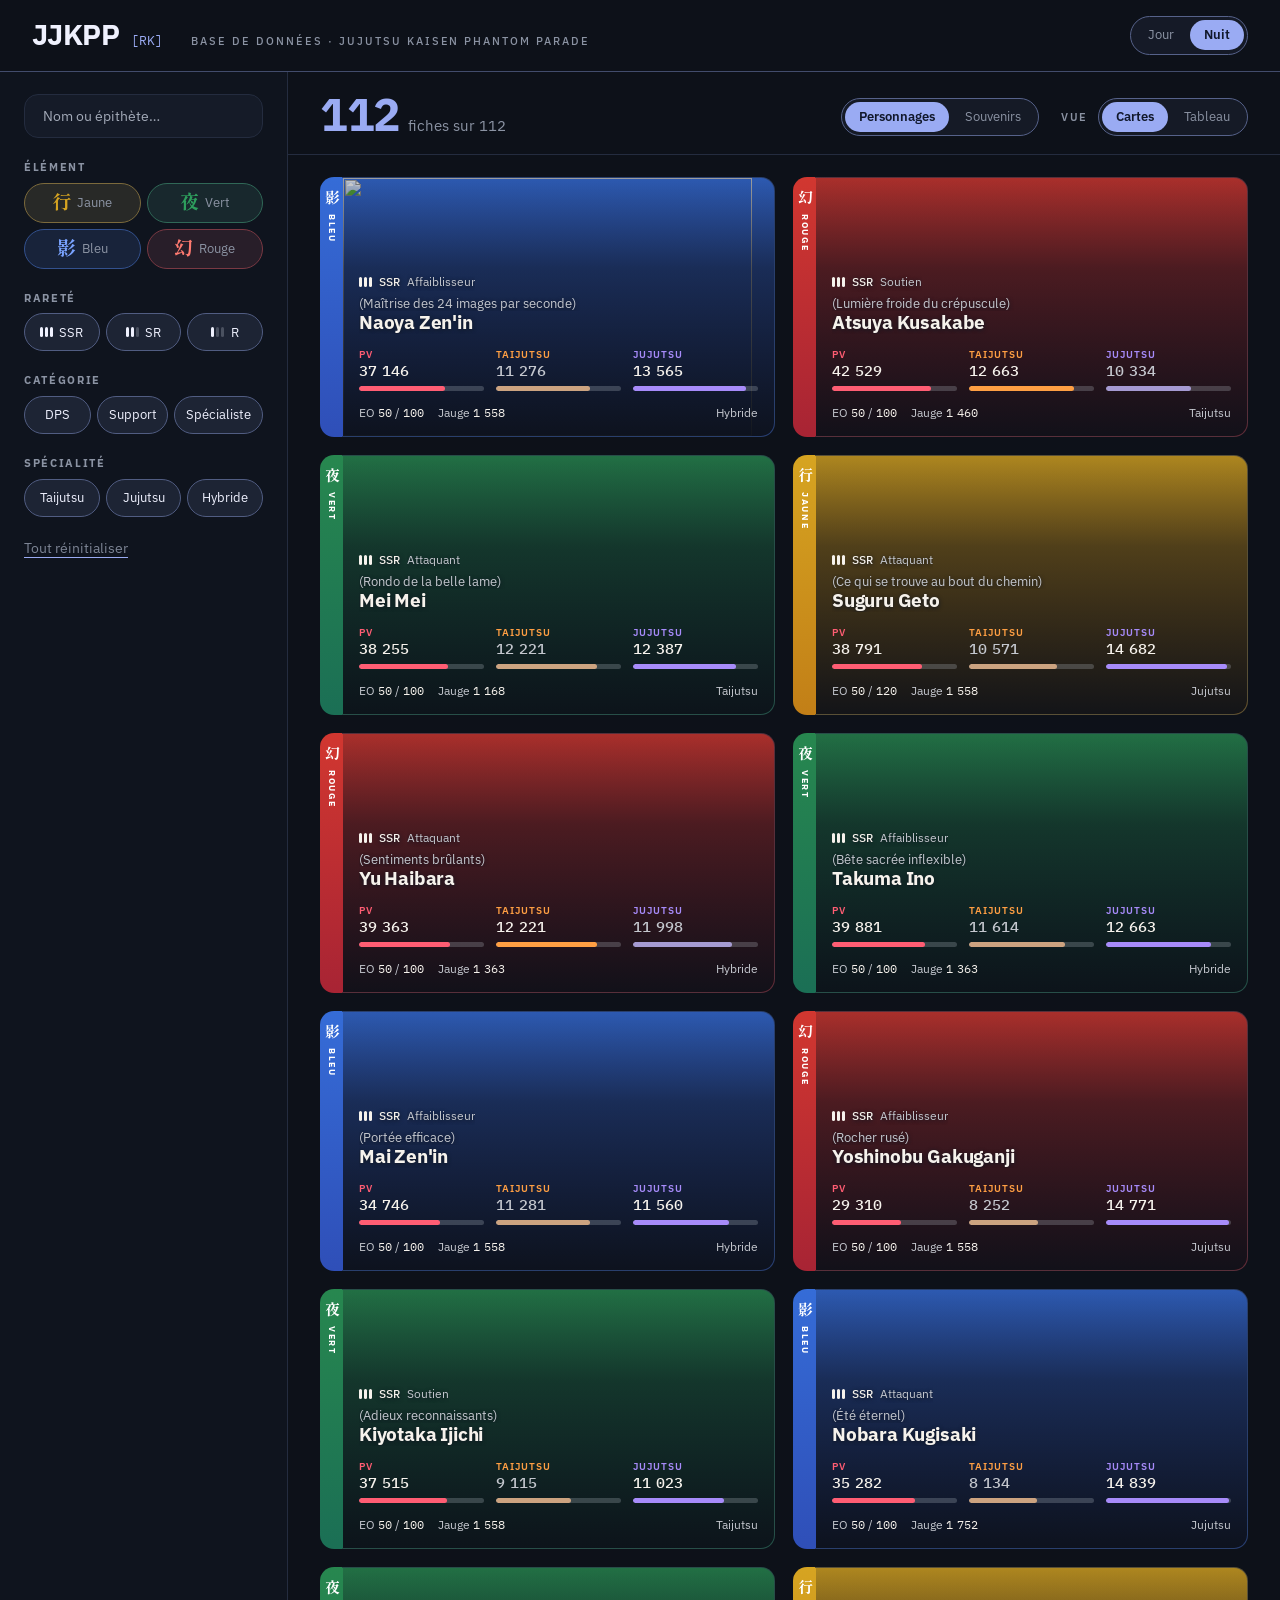
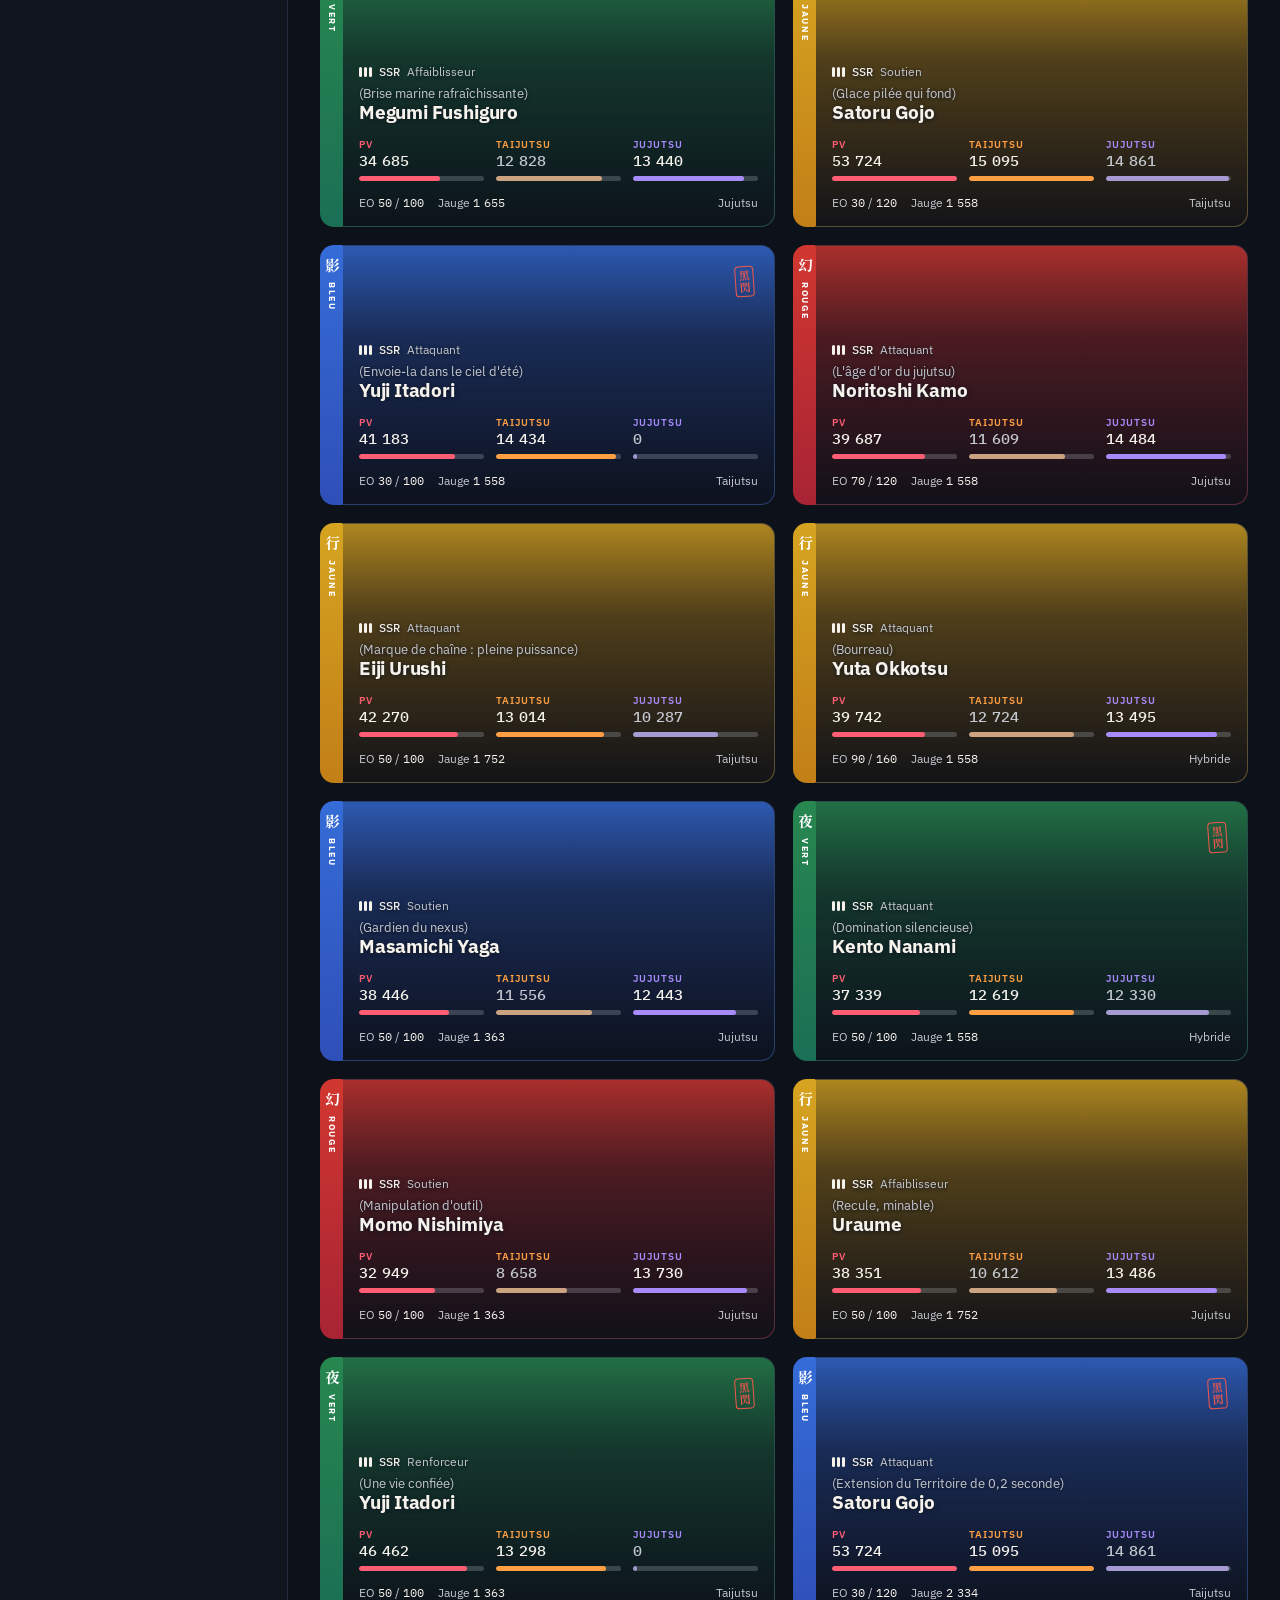
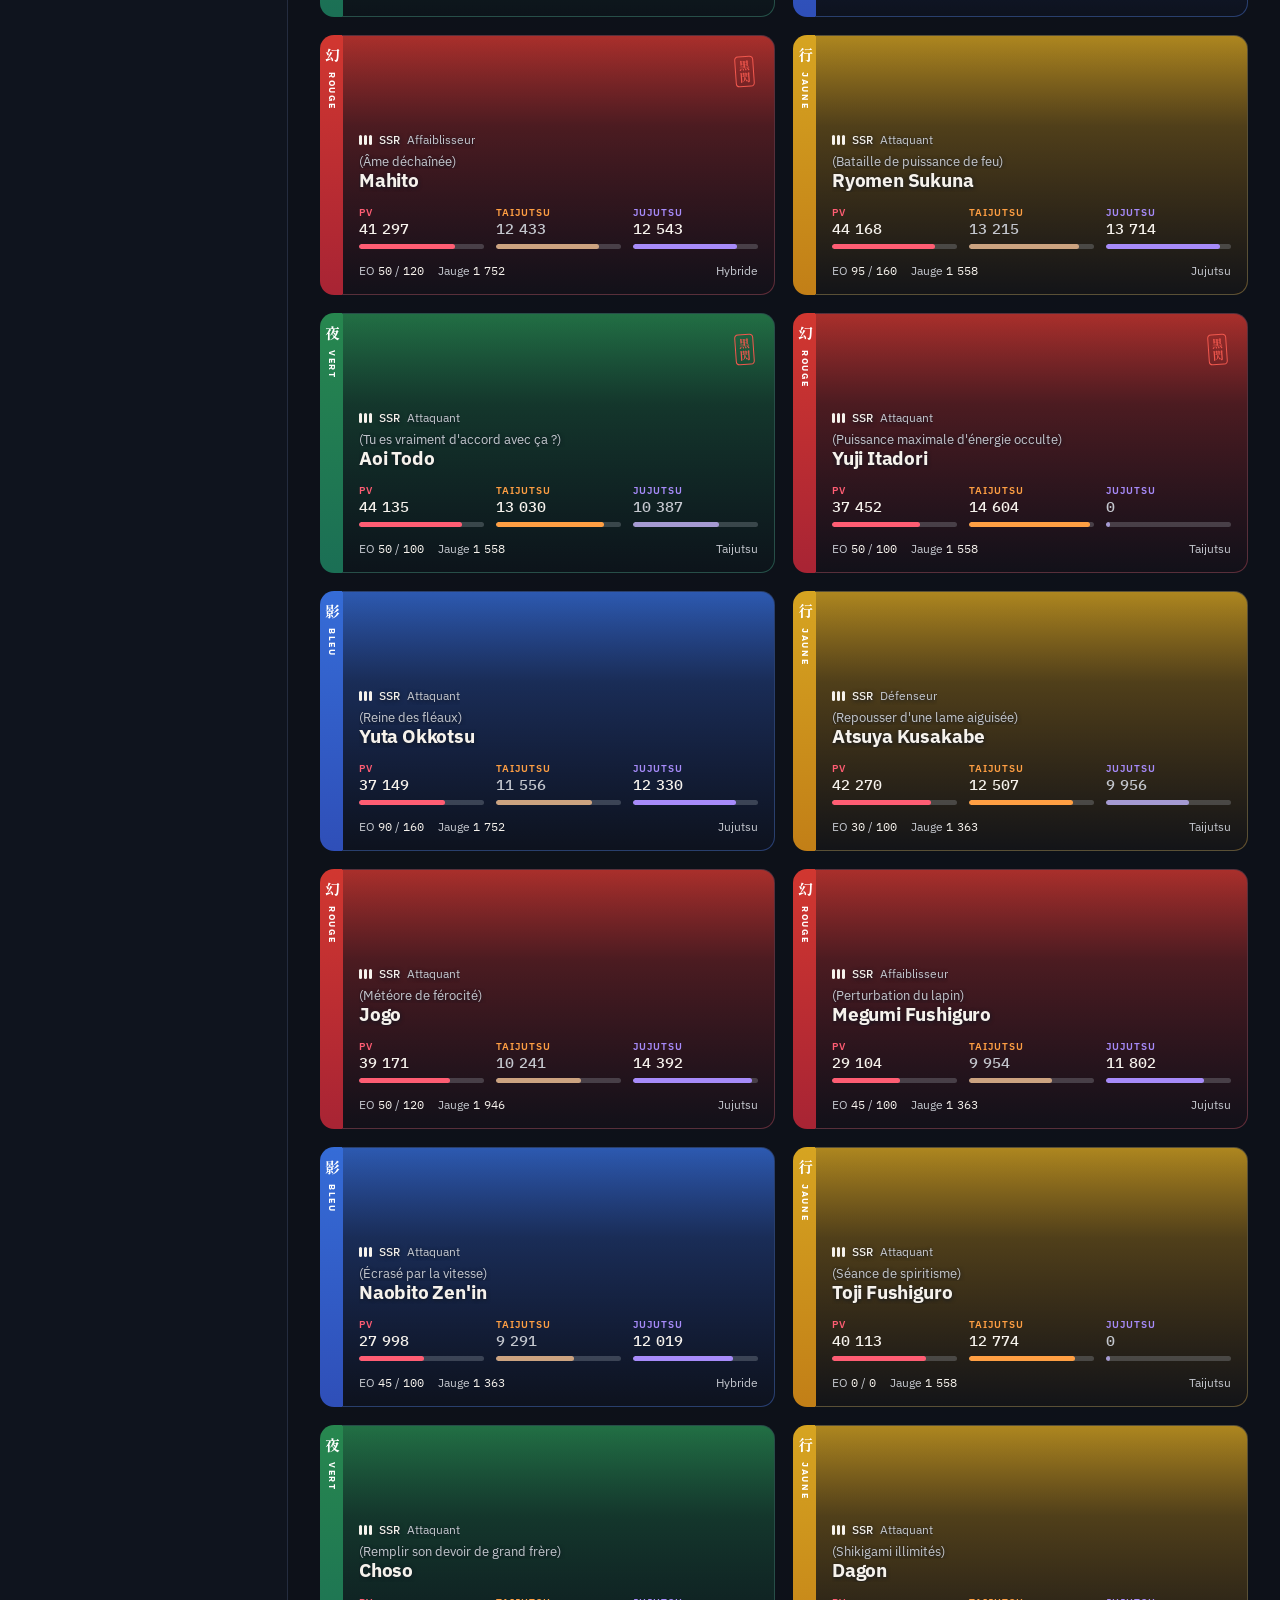
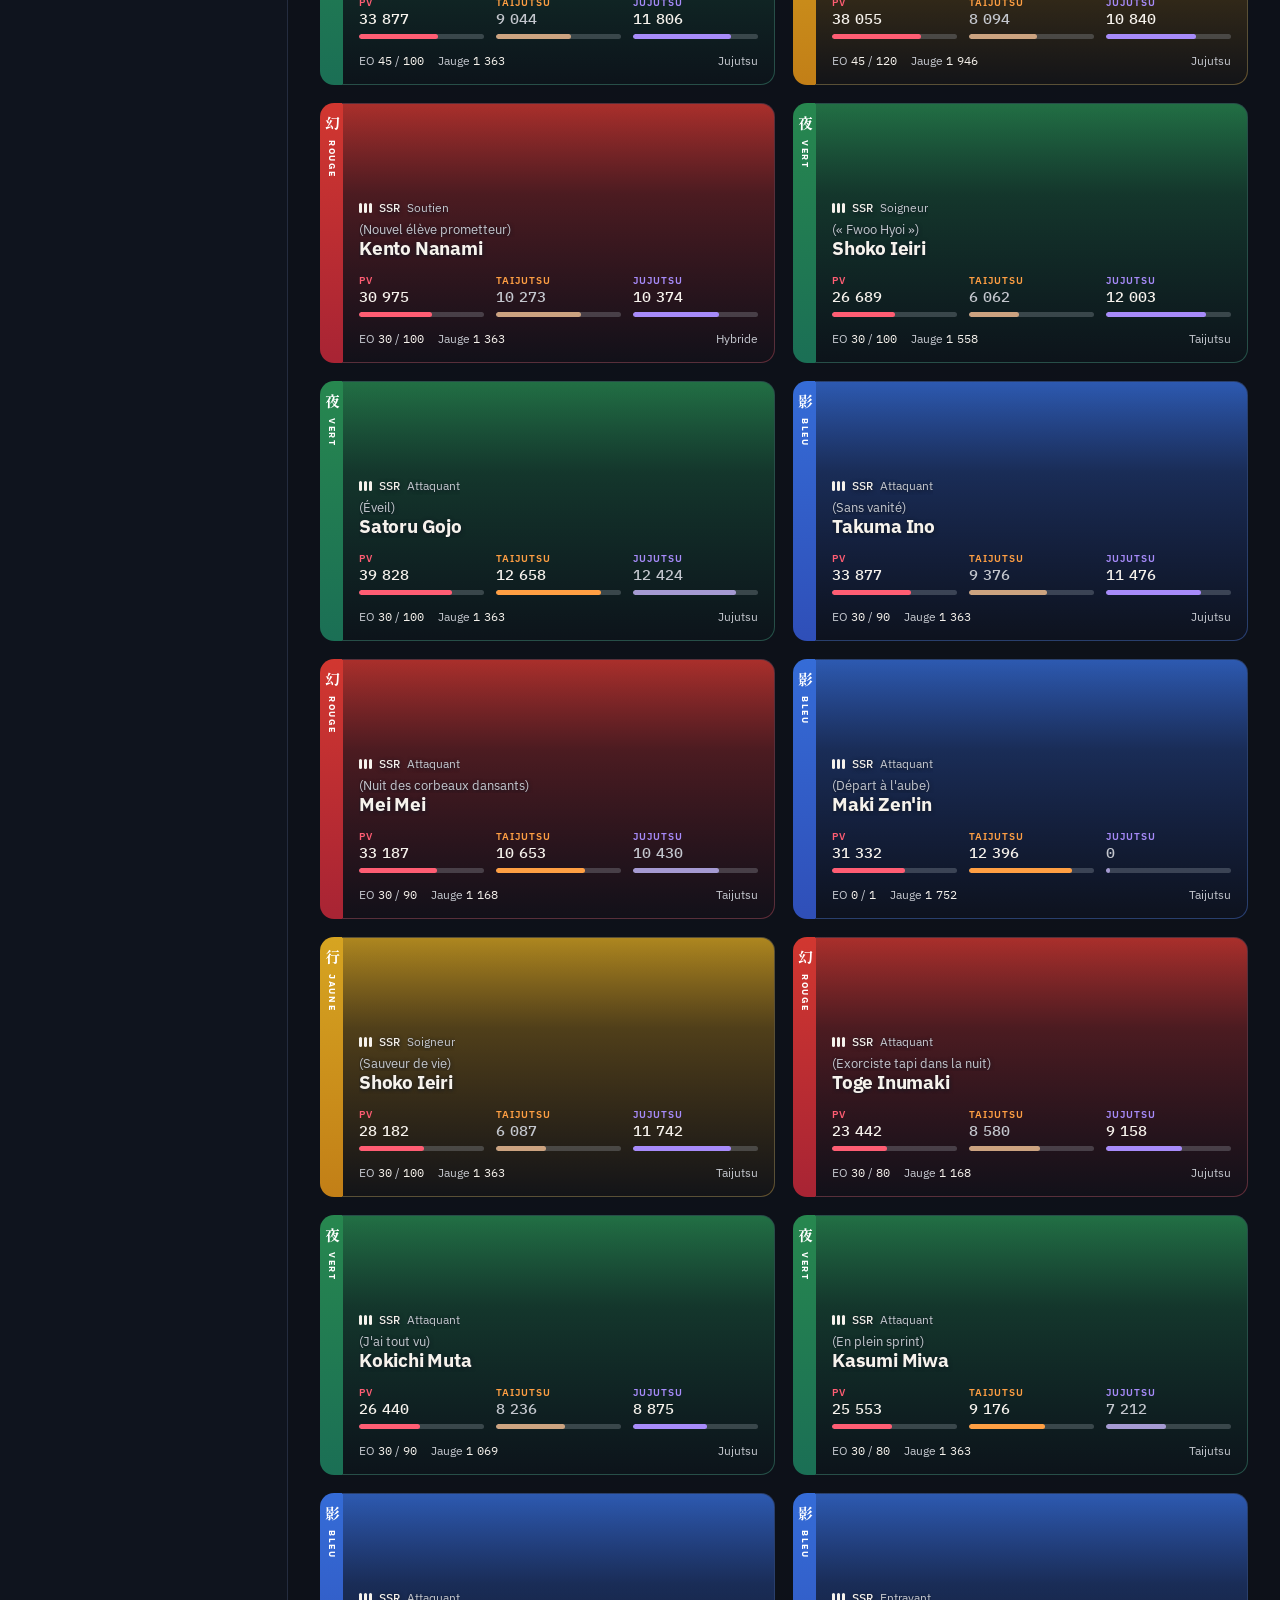
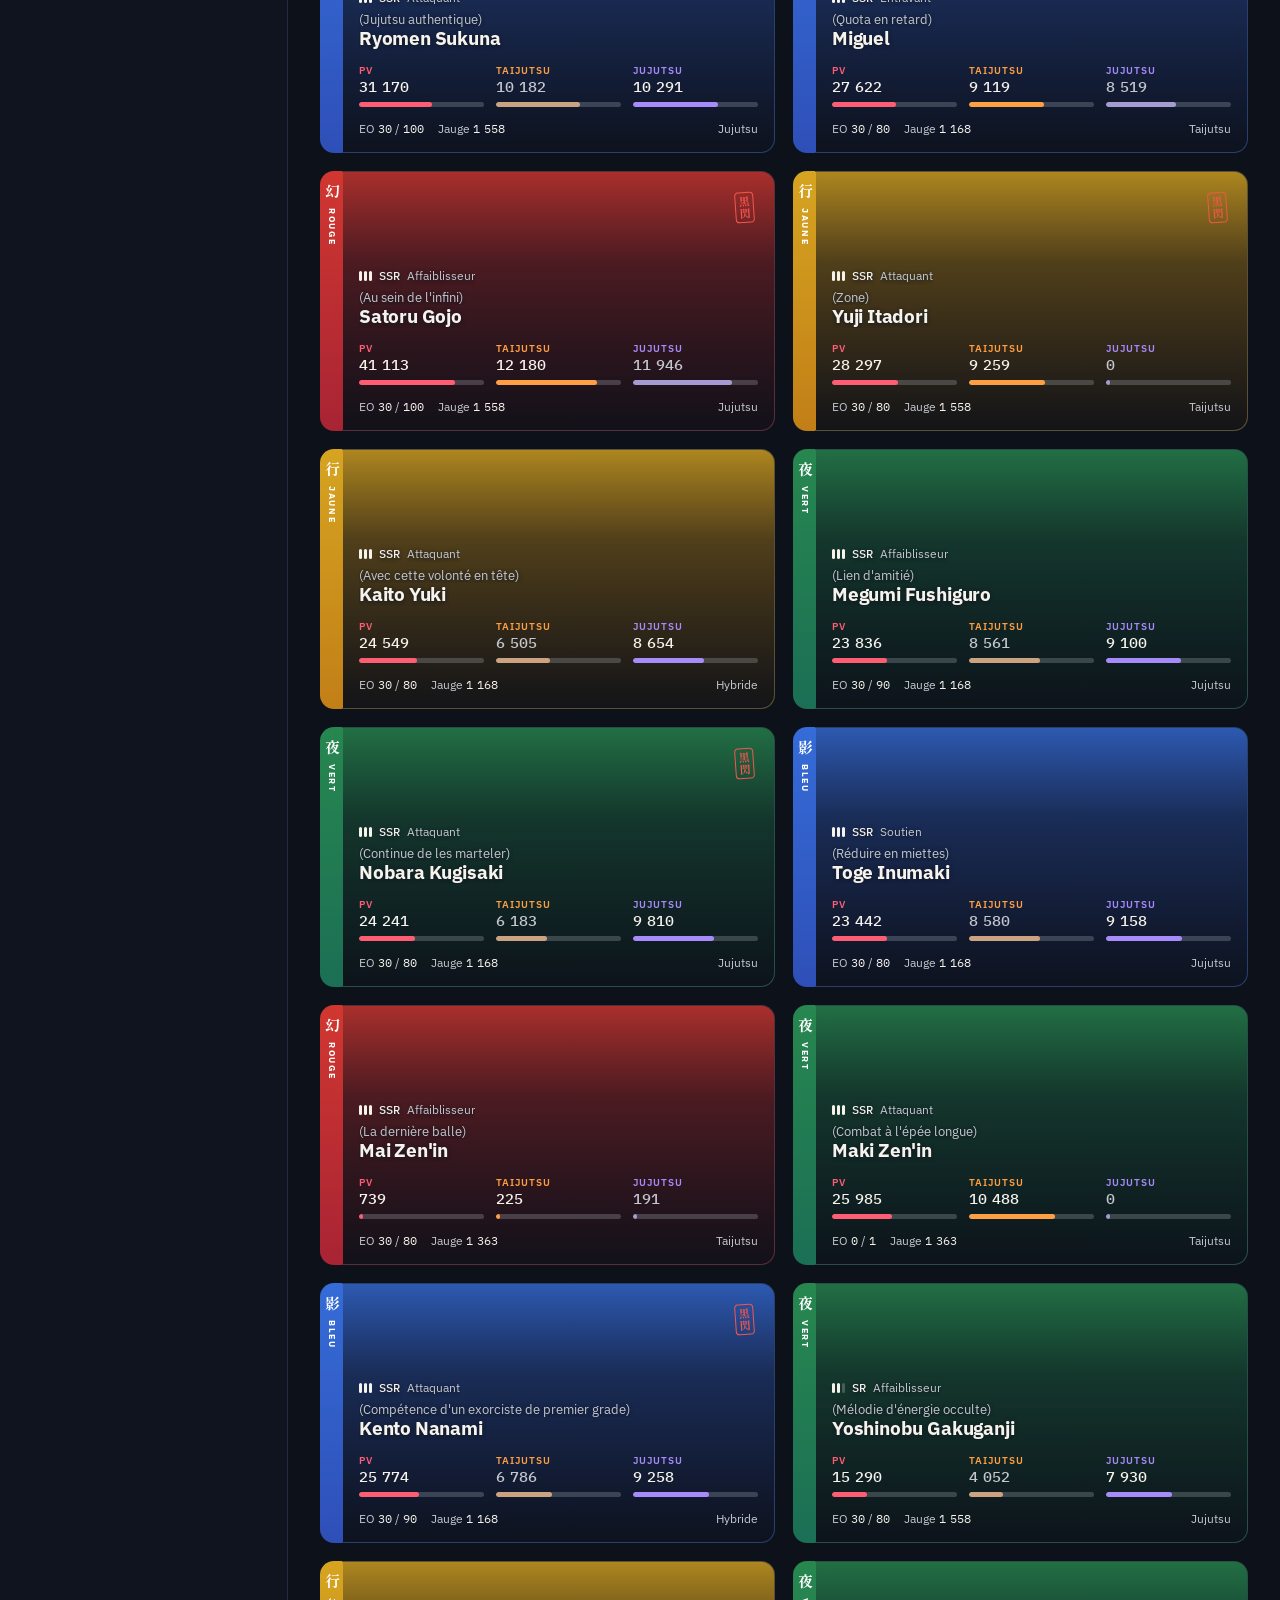
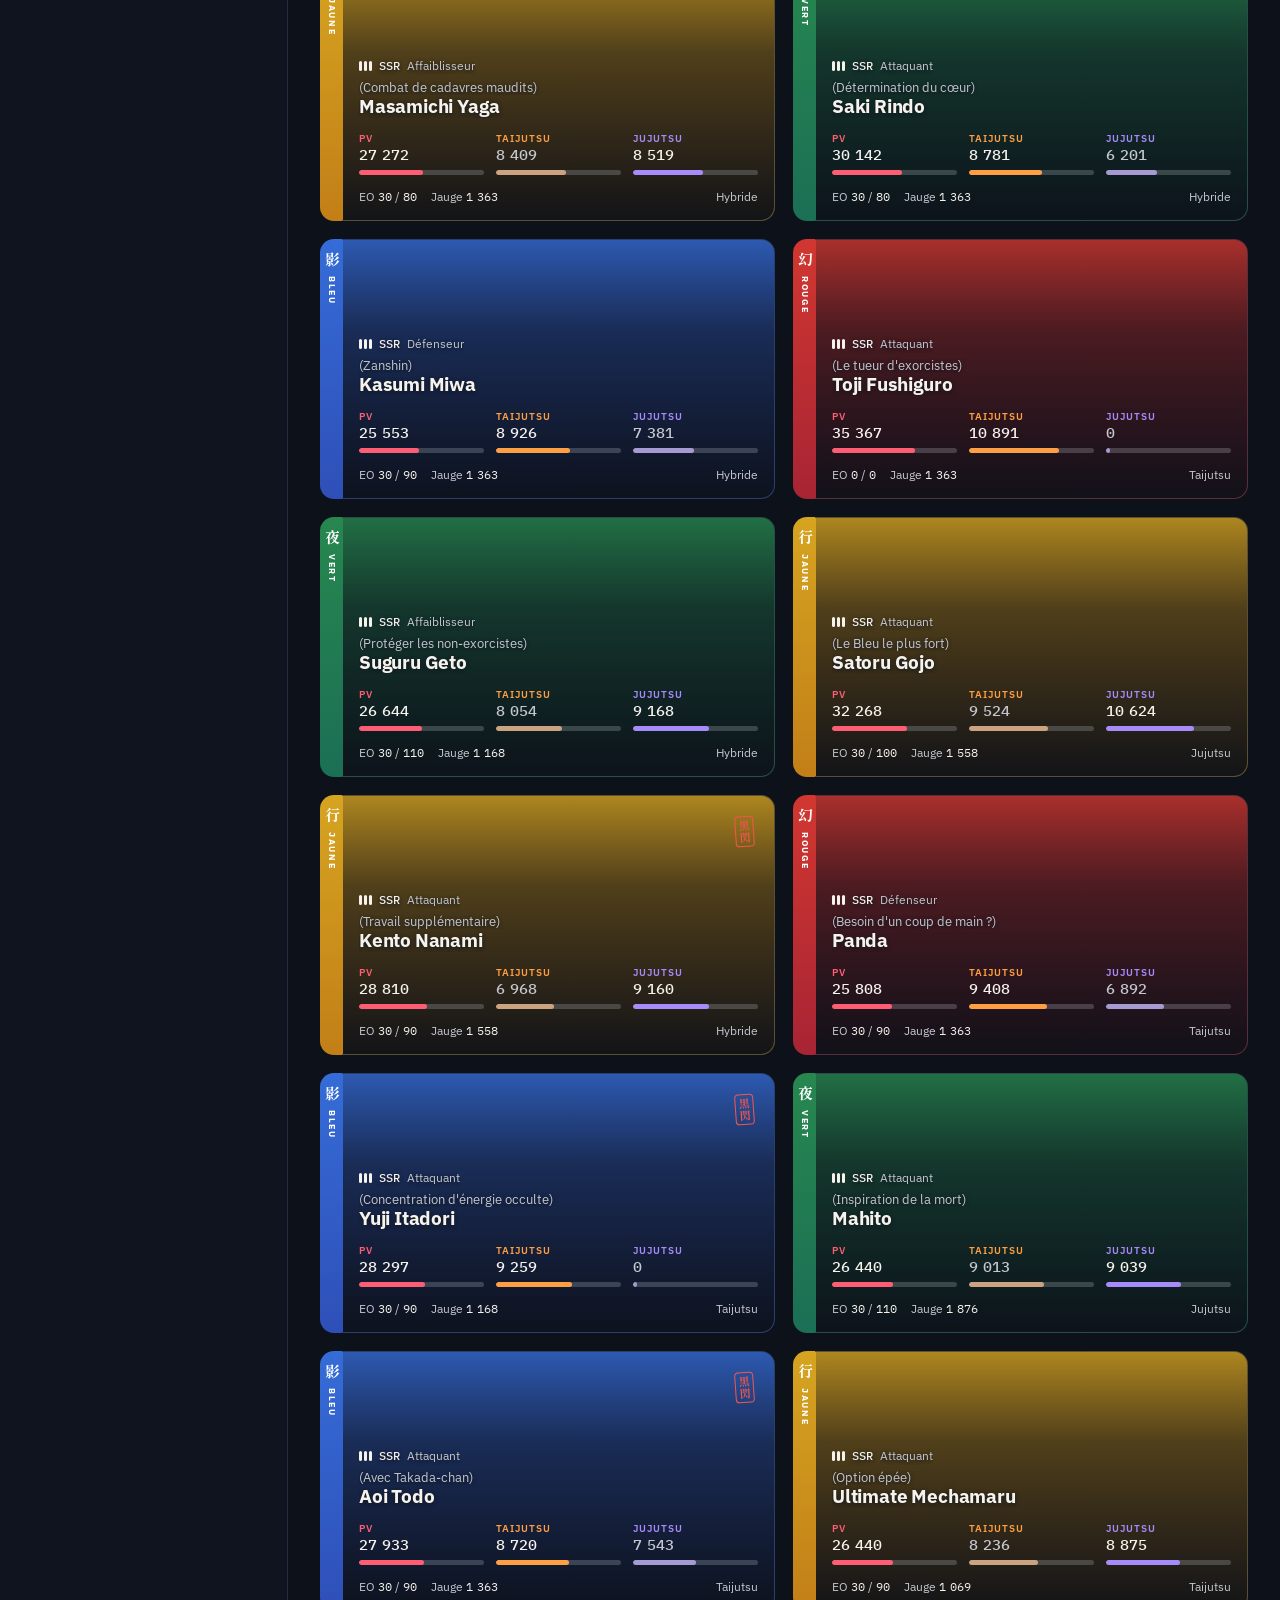
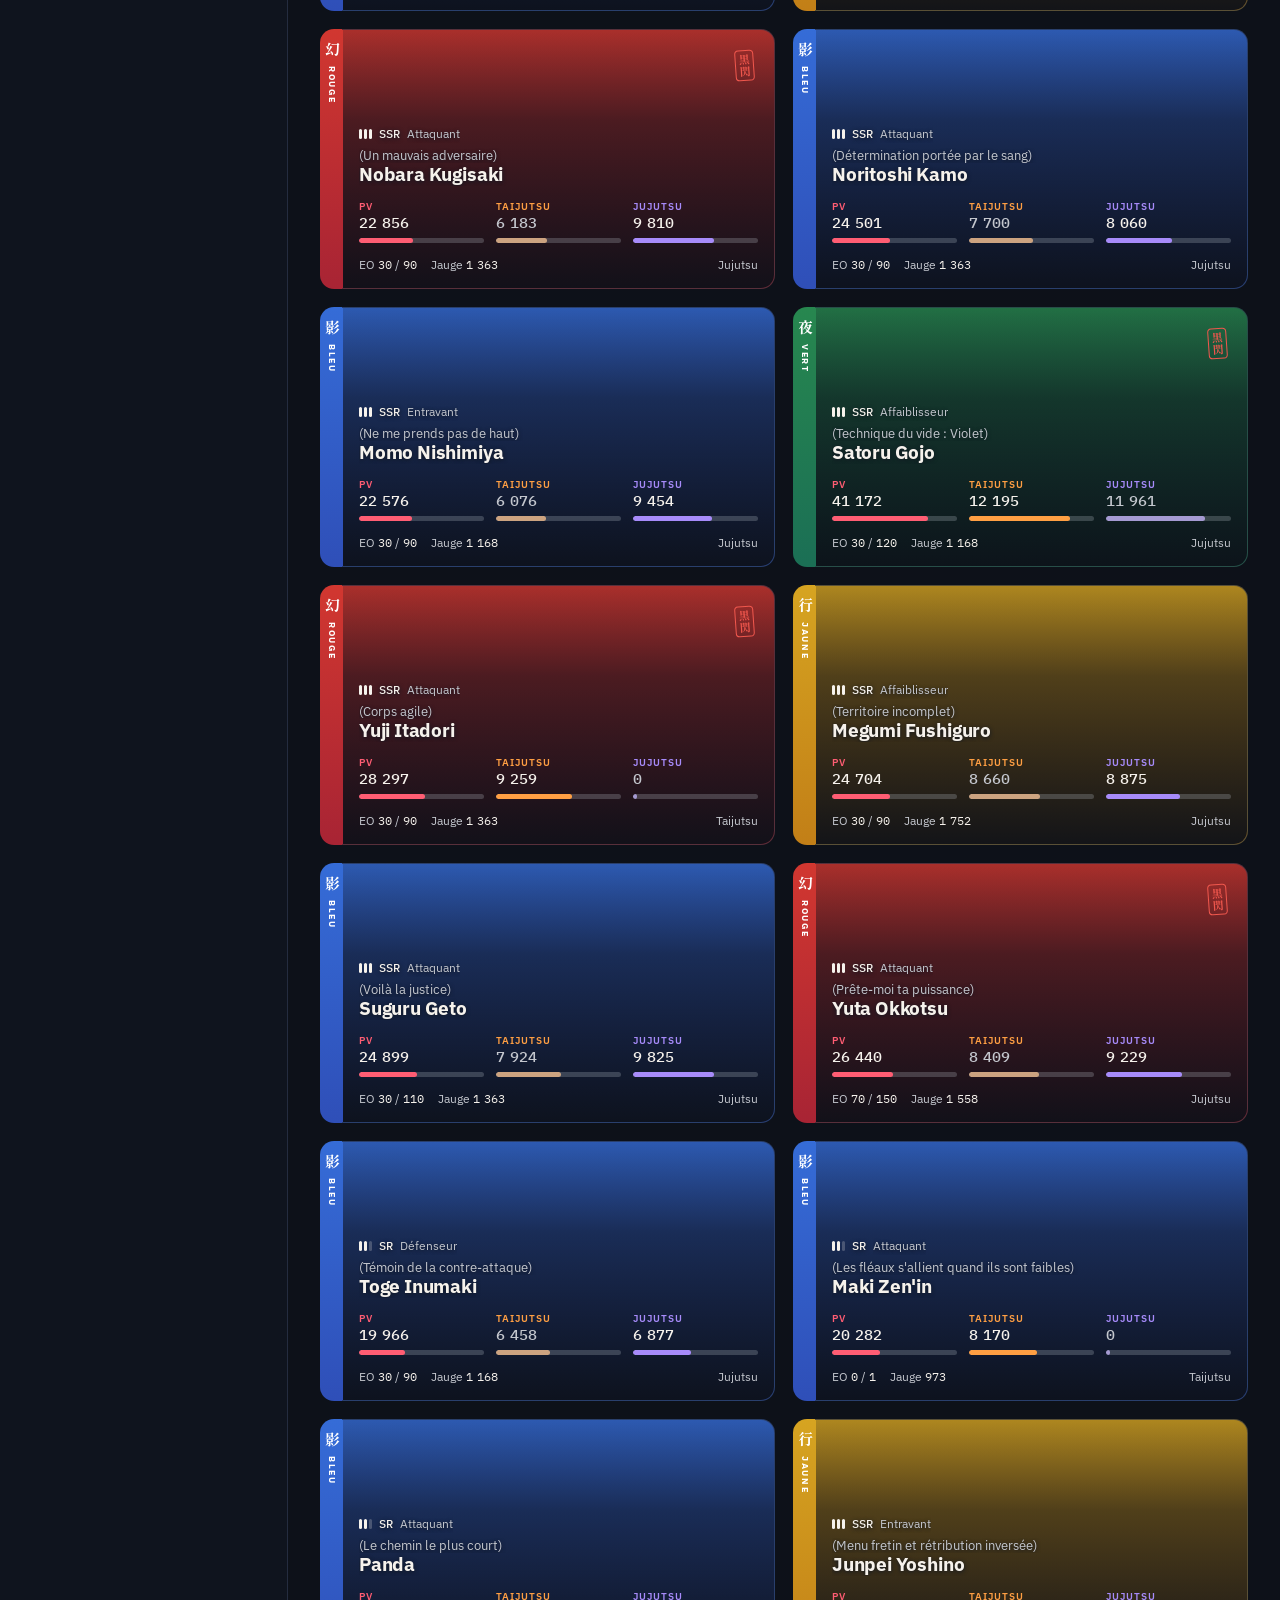
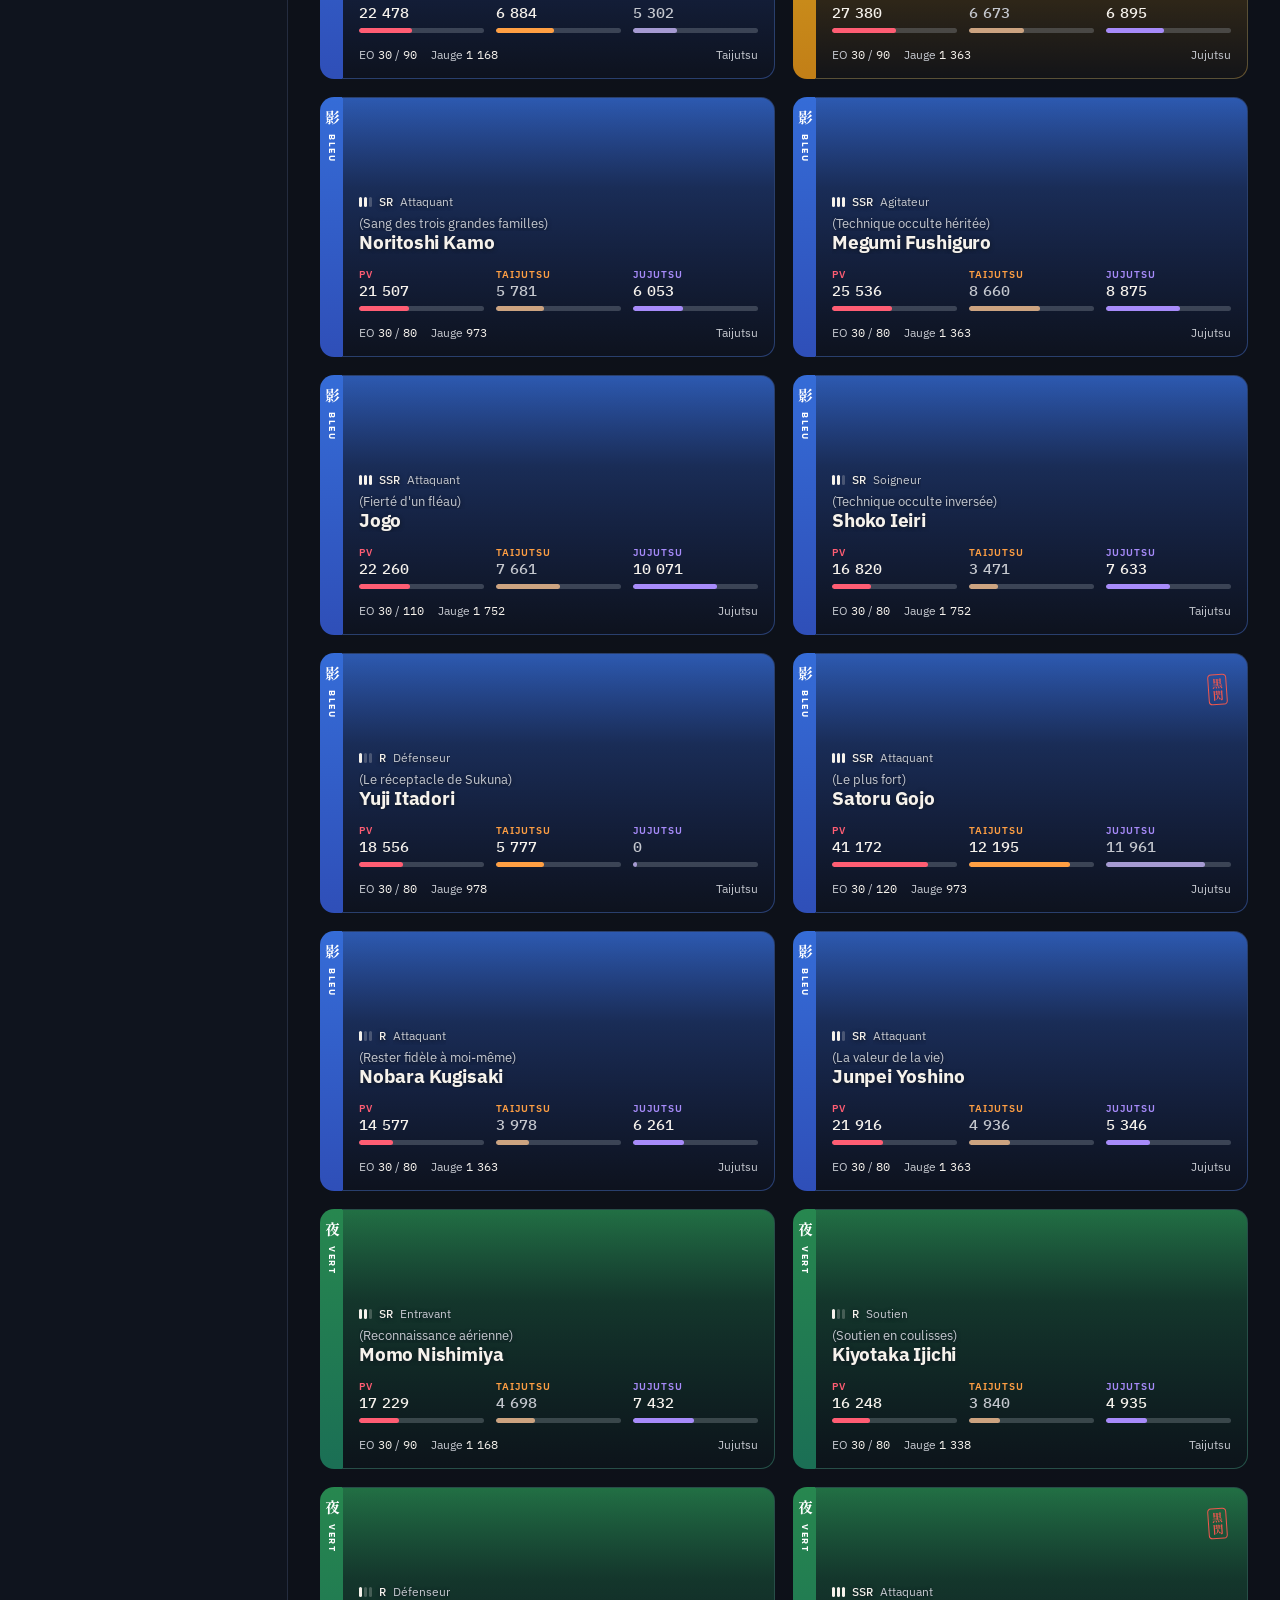
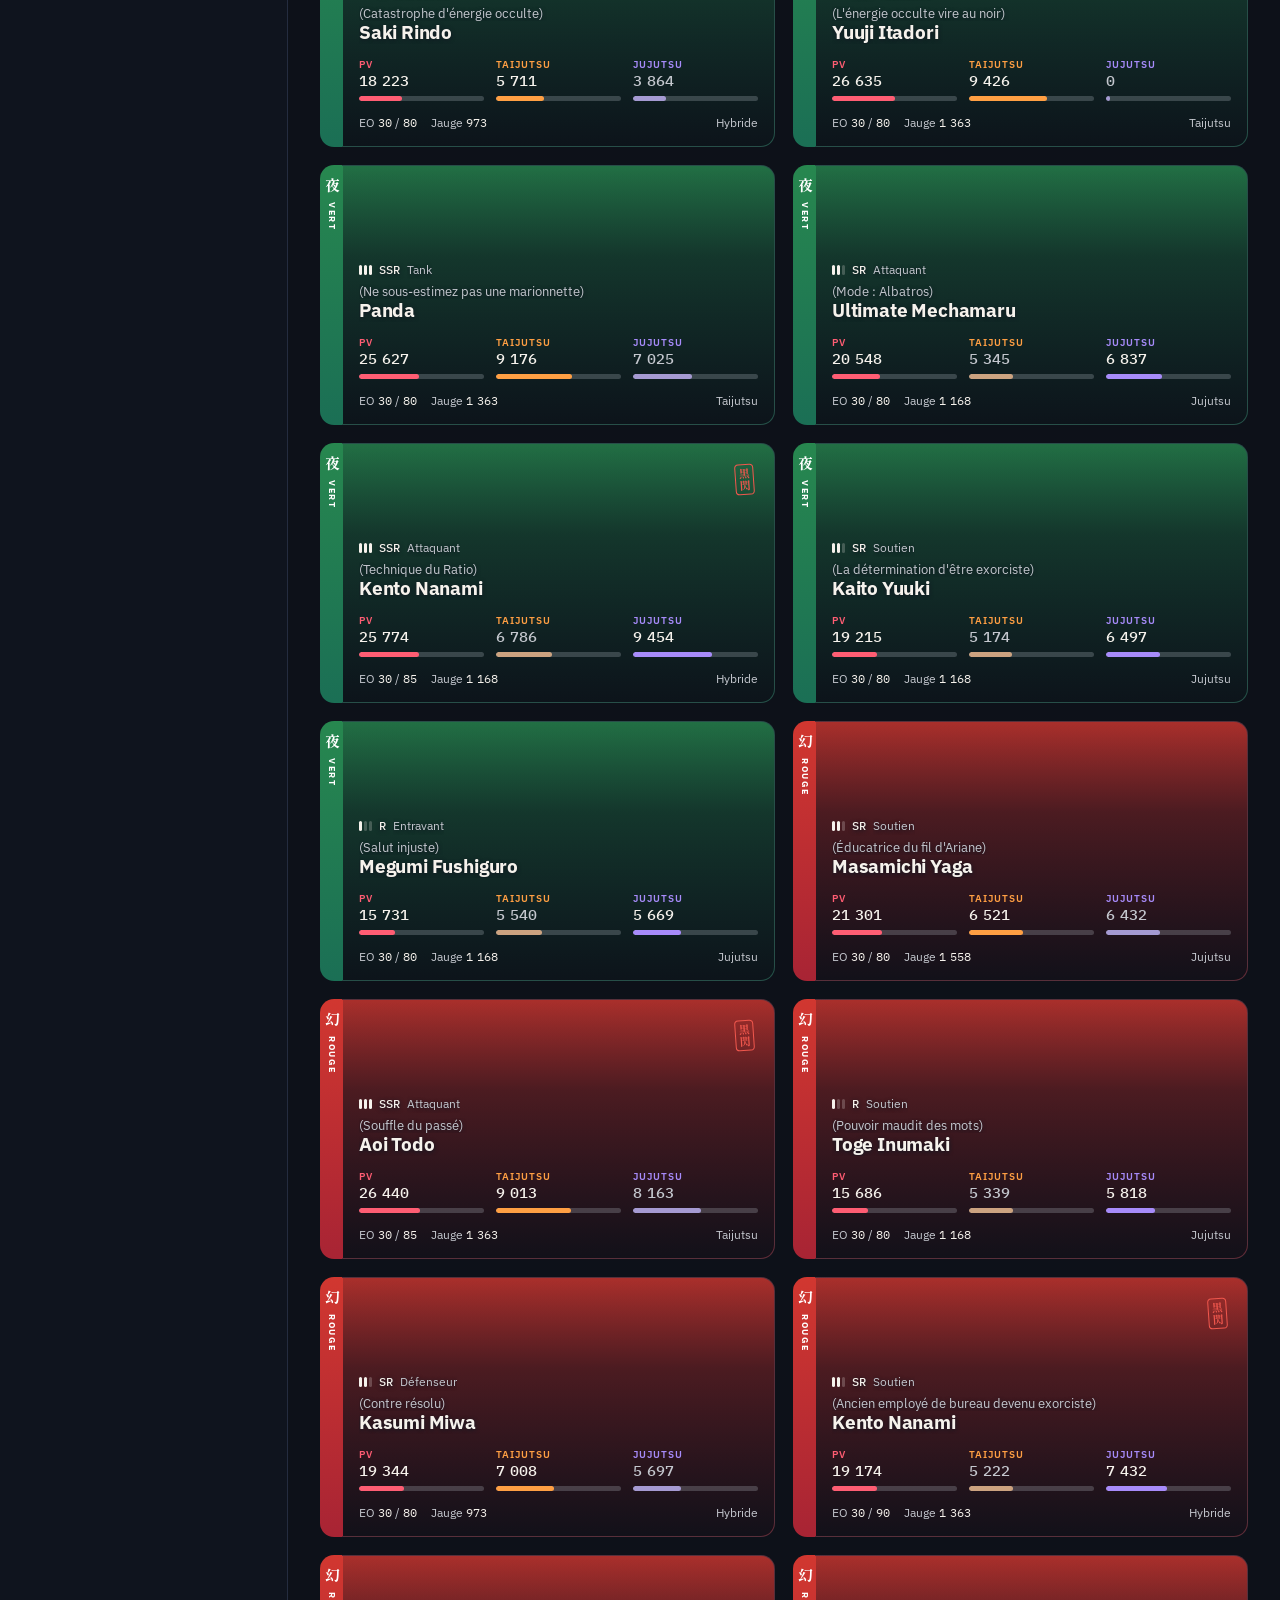
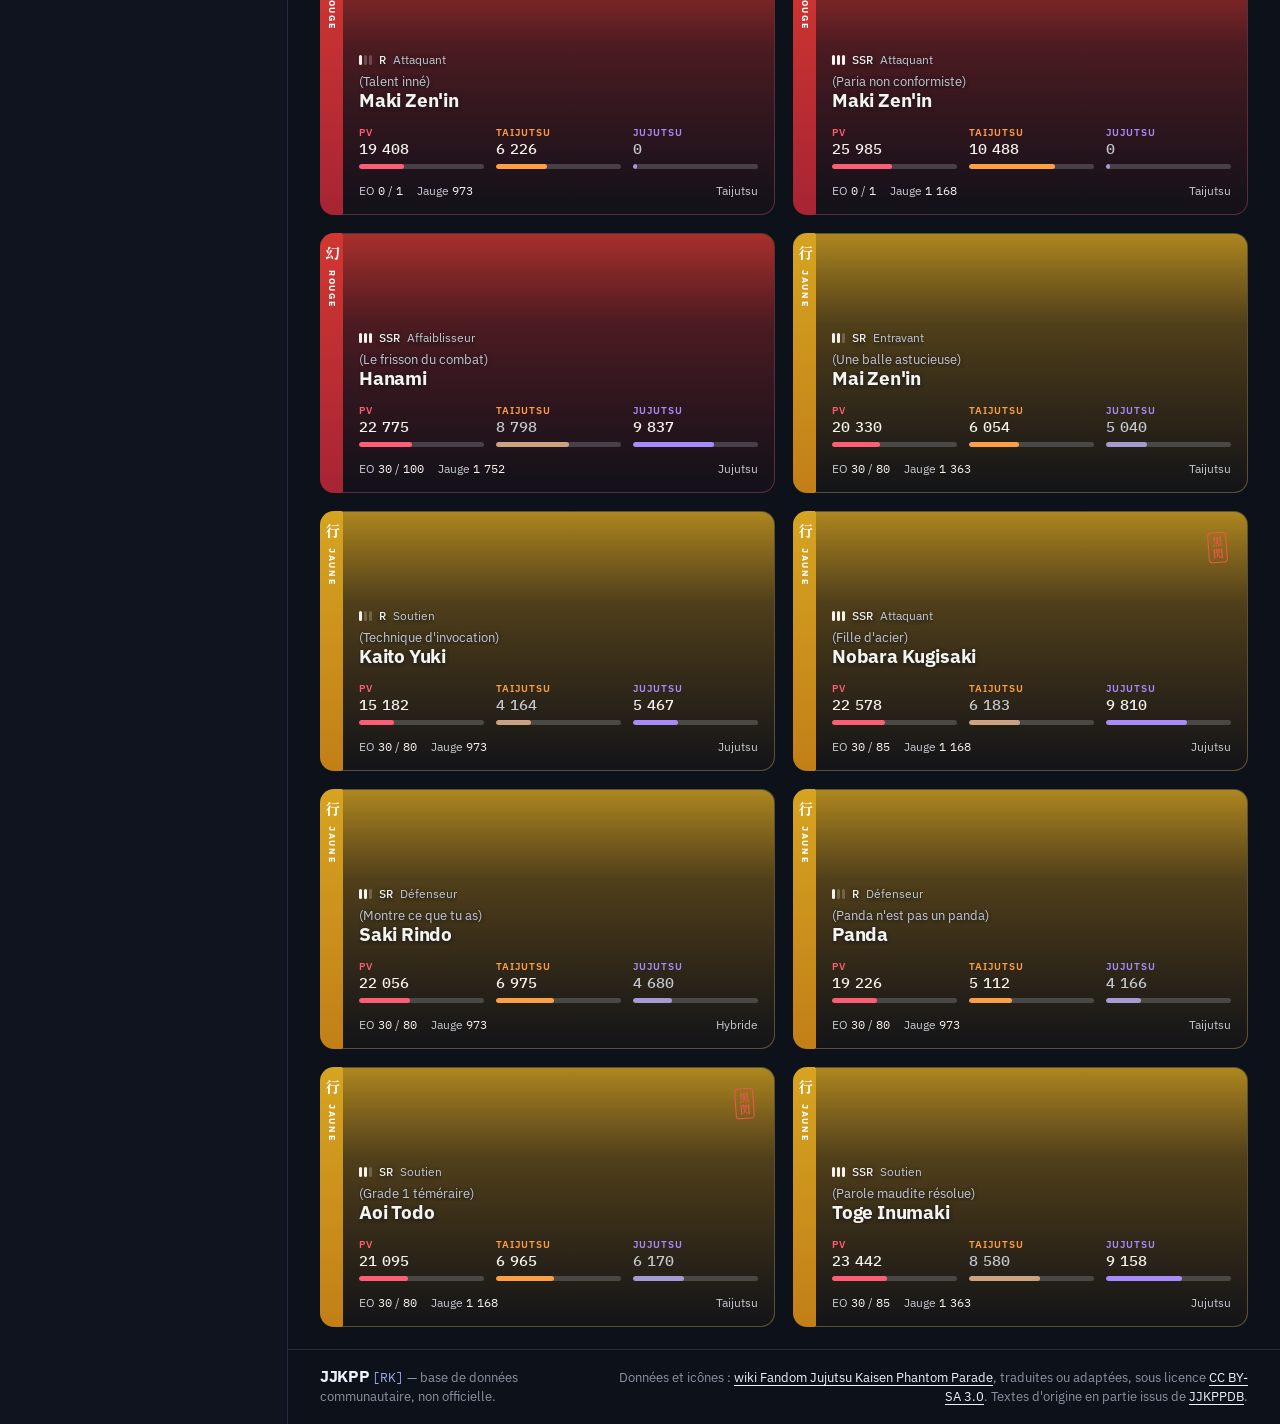
==== commit 7b31d428: "Add periwinkle accents and fix dark pixels on element-colored card borders (6afa14fcaff0fdf19abaa698" ====
--- a/index.html
+++ b/index.html
@@ -5,7 +5,7 @@
 <meta name="viewport" content="width=device-width, initial-scale=1">
 <title>JJKPP [RK] — Base de données Jujutsu Kaisen Phantom Parade</title>
 <meta name="description" content="Base de données communautaire et non officielle des personnages de Jujutsu Kaisen Phantom Parade, en français : statistiques, kits de compétences niv. 1 et niv. 10.">
-<meta name="theme-color" content="#0e121a">
+<meta name="theme-color" content="#0d1119">
 <link rel="preload" href="assets/fonts/ibm-plex-sans-latin.woff2" as="font" type="font/woff2" crossorigin>
 <link rel="stylesheet" href="assets/app.css">
 <script>(function(){var t='dark';try{var v=localStorage.getItem('jjkpp-theme');if(v==='light'||v==='dark')t=v}catch(e){}document.documentElement.setAttribute('data-theme',t)})();</script>
--- a/assets/app.css
+++ b/assets/app.css
@@ -10,41 +10,56 @@
 :root,:root[data-theme="dark"]{
   color-scheme:dark;
   /* surfaces : fond, en-tête, cartes, tuiles, boutons de filtre, champ de recherche, survol */
-  --bg:#0a0c10;--hd:#0e121a;--sf:#111622;--tile:#12151f;--btn:#0e111e;--field:#2a2f39;--sf2:#182031;
+  --bg:#0d1119;--hd:#0d1119;--sf:#151b28;--tile:#1b2232;--btn:#151b28;--field:#151b28;--sf2:#1b2232;--side:#0f141e;
   /* traits */
-  --ln:#1b2130;--ln2:#2f3747;
+  --ln:#242c3f;--ln2:#323b52;
   /* texte : principal, secondaire, discret, indication du champ, texte sur bouton actif */
   --ink:#eff1fe;--mu:#8b93a3;--fa:#7c8494;--ph:#a3aab8;--inv:#0a0c10;
   --scrim:rgba(3,4,7,.76);
   /* tampon Rayon Noir (rouge éclairci pour rester lisible sur fond nuit) */
   --rn:#f0574d;
+  /* accent des boutons (violet « énergie occulte ») et couleurs des types de compétence, éclaircis pour le fond nuit */
+  --acc:#8f90f6;--acc-on:#0d1119;--acc-soft:rgba(143,144,246,.14);
+  /* couleurs des statistiques (PV, Taijutsu, Jujutsu, EO initiale, EO max., Jauge spéciale) */
+  --s-pv:#ff5d73;--s-tai:#ff9f43;--s-juj:#a78bfa;--s-eoi:#f6c445;--s-eom:#ffb547;--s-js:#22d3ee;
+  --pc:#ffd36b;--st:#9fd0ff;
 }
 :root[data-theme="light"]{
   color-scheme:light;
-  --bg:#f0ede2;--hd:#fdf7f2;--sf:#fefdf9;--tile:#fefdf9;--btn:#fdfef7;--field:#fefdf9;--sf2:#ebe6d9;
+  --bg:#f0ede2;--hd:#f0ede2;--sf:#fefdf9;--tile:#f7f4ec;--btn:#fdfef7;--field:#fefdf9;--sf2:#ebe6d9;--side:#e9e5d8;
   --ln:#e2dccd;--ln2:#c7bfad;
   --ink:#1c1a16;--mu:#655d53;--fa:#736a5f;--ph:#736a5f;--inv:#fefdf9;
   --scrim:rgba(28,26,22,.5);
   --rn:#b8261f;
+  --acc:#5b5ce0;--acc-on:#ffffff;--acc-soft:rgba(91,92,224,.1);
+  --s-pv:#d12f4a;--s-tai:#c4610c;--s-juj:#7446d9;--s-eoi:#9a7400;--s-eom:#b06200;--s-js:#0a8aa3;
+  --pc:#8a5a00;--st:#1f5fa8;
 }
 :root{
   /* couleurs d'élément (bandes, kanji, accents), identiques dans les deux modes */
   --c-jaune:#d6a421;--c-vert:#2e9f5d;--c-bleu:#356cd7;--c-rouge:#d13730;
-  /* texte posé sur une couleur d'élément : foncé sur jaune et vert, blanc sur bleu et rouge (contraste ≥ 4,5:1) */
+  /* texte posé sur une couleur d'élément : blanc pour les quatre éléments */
   --on-dark:#0a0c10;--on-light:#ffffff;
-  /* bandes d'élément (texte blanc) : jaune et vert foncés pour que le blanc atteigne 4,5:1 */
-  --strip-jaune:#947117;--strip-vert:#27874f;--strip-bleu:var(--c-bleu);--strip-rouge:var(--c-rouge);
+  /* bandes d'élément (texte blanc) : vert foncé pour que le blanc atteigne 4,5:1 */
+  --strip-jaune:#d6a421;--strip-vert:#27874f;--strip-bleu:var(--c-bleu);--strip-rouge:var(--c-rouge);
   /* fonds pastel d'un élément mis en avant (mode jour) */
   --soft-jaune:#feedbc;--soft-vert:#d9f8e4;--soft-bleu:#deedff;--soft-rouge:#ffdbdb;
-  --r:5px;--r-s:4px;--r-card:12px;--pill:999px;
+  --r:12px;--r-s:10px;--r-card:14px;--pill:999px;
   --sans:'IBM Plex Sans',system-ui,-apple-system,'Segoe UI',sans-serif;
   --mono:'IBM Plex Mono',ui-monospace,Menlo,Consolas,monospace;
   --kanji:'Shippori Mincho B1','Hiragino Mincho ProN','Yu Mincho','Noto Serif JP',serif;
 }
-[data-el="Jaune"]{--el-fill:var(--c-jaune);--el-tx:var(--c-jaune);--el-on:var(--on-dark);--el-soft:var(--soft-jaune);--el-strip:var(--strip-jaune)}
-[data-el="Vert"]{--el-fill:var(--c-vert);--el-tx:var(--c-vert);--el-on:var(--on-dark);--el-soft:var(--soft-vert);--el-strip:var(--strip-vert)}
+[data-s="pv"]{--s:var(--s-pv)}[data-s="tai"]{--s:var(--s-tai)}[data-s="juj"]{--s:var(--s-juj)}
+[data-s="eoi"]{--s:var(--s-eoi)}[data-s="eom"]{--s:var(--s-eom)}[data-s="js"]{--s:var(--s-js)}
+/* couleur des compétences (étiquette, coût, conditions) : celle de l'élément du personnage */
+[data-kind]{--k:var(--el-tx)}
+[data-el="Jaune"]{--el-fill:var(--c-jaune);--el-tx:var(--c-jaune);--el-on:var(--on-light);--el-soft:var(--soft-jaune);--el-strip:var(--strip-jaune)}
+[data-el="Vert"]{--el-fill:var(--c-vert);--el-tx:var(--c-vert);--el-on:var(--on-light);--el-soft:var(--soft-vert);--el-strip:var(--strip-vert)}
 [data-el="Bleu"]{--el-fill:var(--c-bleu);--el-tx:var(--c-bleu);--el-on:var(--on-light);--el-soft:var(--soft-bleu);--el-strip:var(--strip-bleu)}
 [data-el="Rouge"]{--el-fill:var(--c-rouge);--el-tx:var(--c-rouge);--el-on:var(--on-light);--el-soft:var(--soft-rouge);--el-strip:var(--strip-rouge)}
+/* texte coloré par élément : variantes éclaircies la nuit, assombries le jour, pour rester lisible */
+:root[data-theme="dark"] [data-el="Bleu"]{--el-tx:#7aa3ff}:root[data-theme="dark"] [data-el="Rouge"]{--el-tx:#ff7a70}
+:root[data-theme="light"] [data-el="Jaune"]{--el-tx:#8a6400}:root[data-theme="light"] [data-el="Vert"]{--el-tx:#1c7a4a}
 
 /* ---- Base ---- */
 *,*::before,*::after{box-sizing:border-box}
@@ -64,7 +79,7 @@
 
 /* Marques de rareté (3 barres) */
 .marks{display:inline-flex;gap:2px;flex:none}
-.marks i{width:3px;height:10px;background:currentColor}
+.marks i{width:3px;height:10px;background:currentColor;border-radius:999px}
 .marks.r2 i:nth-child(3),.marks.r1 i:nth-child(n+2){opacity:.22}
 .marks.big i{height:11px}
 .marks.bigger i{height:12px}
@@ -77,11 +92,23 @@
 .stamp-rn.row>span{transform:translateY(.085em)}
 
 /* Segments (Jour/Nuit, Cartes/Tableau, Niv., Version) */
-.seg{display:flex;gap:2px;padding:3px;border:1px solid var(--ln2);border-radius:var(--pill);flex:none}
-.seg>button{display:flex;align-items:center;justify-content:center;padding:6px 14px;border-radius:var(--pill);color:var(--mu);font-size:13px;white-space:nowrap}
-.seg>button[aria-pressed="true"]{background:var(--ink);color:var(--inv)}
-.seg>button:hover:not([aria-pressed="true"]){color:var(--ink)}
+.seg{position:relative;isolation:isolate;display:flex;gap:2px;padding:3px;border:1px solid color-mix(in srgb,var(--acc) 35%,var(--ln2));background:color-mix(in srgb,var(--acc) 6%,transparent);border-radius:var(--pill);flex:none}
+.seg>button{display:flex;align-items:center;justify-content:center;padding:6px 14px;border-radius:var(--pill);color:var(--mu);font-size:13px;white-space:nowrap;transition:color .25s,background-color .25s}
+/* pastille glissante sous le bouton pressé (placée par app.js) */
+.seg::before{content:"";position:absolute;z-index:-1;left:0;top:0;width:var(--seg-w,0);height:var(--seg-h,0);transform:translate(var(--seg-x,0),var(--seg-y,0));border-radius:var(--pill);background:var(--acc);box-shadow:0 2px 10px color-mix(in srgb,var(--acc) 45%,transparent);opacity:0;transition:transform .38s cubic-bezier(.22,1,.36,1),width .38s cubic-bezier(.22,1,.36,1),height .38s cubic-bezier(.22,1,.36,1),background-color .25s,box-shadow .25s}
+.seg.seg-on::before{opacity:1}
+/* le libellé réserve d'avance sa largeur en gras : le sélecteur ne change pas de taille pendant que la pastille glisse */
+.seg .lab{display:inline-grid;justify-items:center;text-align:center}
+.seg .lab::after{content:attr(data-t);font-weight:600;height:0;overflow:hidden;visibility:hidden}
+.seg.seg-still::before{transition:none}
+.seg.seg-fill::before{background:var(--el-fill);box-shadow:0 2px 10px color-mix(in srgb,var(--el-fill) 45%,transparent)}
+:root[data-theme="light"] .seg.seg-fill::before{background:var(--el-soft);box-shadow:inset 0 0 0 1px var(--el-fill)}
+@media (prefers-reduced-motion:reduce){.seg::before,.seg>button{transition:none}}
+.seg>button[aria-pressed="true"]{background:var(--acc);color:var(--acc-on);font-weight:600}
+.seg>button:hover:not([aria-pressed="true"]){color:var(--ink);background:var(--acc-soft)}
+.seg.seg-on>button:hover:not([aria-pressed="true"]){background:transparent;color:var(--acc)}
 .seg>button.fill[aria-pressed="true"]{background:var(--el-fill);color:var(--el-on);font-weight:600}
+.seg.seg-on>button[aria-pressed="true"]{background:transparent;box-shadow:none}
 :root[data-theme="light"] .seg>button.fill[aria-pressed="true"]{background:var(--el-soft);color:var(--ink);box-shadow:inset 0 0 0 1px var(--el-fill)}
 
 /* ---- En-tête ---- */
@@ -96,32 +123,32 @@
 /* ---- Liste : barre mobile ---- */
 .m-tools{flex:none;padding:12px 16px 10px;display:flex;flex-direction:column;gap:10px}
 .search-row{display:flex;gap:8px}
-.search{flex:1;min-width:0;height:46px;border:1px solid var(--ln2);border-radius:var(--r);background:var(--field);padding:0 14px;font-size:15px;color:var(--ink);outline:none}
+.search{flex:1;min-width:0;height:46px;border:1px solid var(--ln2);border-radius:var(--pill);background:var(--field);padding:0 18px;font-size:15px;color:var(--ink);outline:none}
 .search::placeholder{color:var(--ph);opacity:1}
 .search:focus{border-color:var(--ink)}
 .search::-webkit-search-cancel-button{filter:grayscale(1)}
-.btn-filters{flex:none;height:46px;padding:0 16px;background:var(--btn);border:1px solid var(--ink);border-radius:var(--pill);display:flex;align-items:center;gap:9px;font-size:14px;font-weight:600}
-.badge-n{min-width:20px;height:20px;padding:0 6px;border-radius:var(--pill);background:var(--ink);color:var(--inv);font-family:var(--mono);font-size:11.5px;display:flex;align-items:center;justify-content:center}
+.btn-filters{flex:none;height:46px;padding:0 16px;background:var(--btn);border:1px solid var(--acc);border-radius:var(--pill);display:flex;align-items:center;gap:9px;font-size:14px;font-weight:600;color:var(--acc)}
+.badge-n{min-width:20px;height:20px;padding:0 6px;border-radius:var(--pill);background:var(--acc);color:var(--acc-on);font-family:var(--mono);font-size:11.5px;display:flex;align-items:center;justify-content:center}
 .el-quick{display:grid;grid-template-columns:repeat(4,minmax(0,1fr));gap:6px}
-.el-quick button{height:40px;background:var(--btn);border:1px solid var(--ln2);border-radius:var(--pill);display:flex;align-items:center;justify-content:center;gap:6px}
+.el-quick button{height:40px;background:color-mix(in srgb,var(--el-fill) 10%,var(--btn));border:1px solid color-mix(in srgb,var(--el-fill) 45%,var(--ln2));transition:background-color .2s,border-color .2s;border-radius:var(--pill);display:flex;align-items:center;justify-content:center;gap:6px}
 .el-quick .k{font-size:19px;color:var(--el-tx)}
 .el-quick .lab{font-size:11.5px;color:var(--mu)}
 .el-quick button[aria-pressed="true"]{background:var(--el-fill);border-color:var(--el-fill)}
 .el-quick button[aria-pressed="true"] .k,.el-quick button[aria-pressed="true"] .lab{color:var(--el-on)}
-:root[data-theme="light"] .el-quick button[aria-pressed="true"],:root[data-theme="light"] .el-grid button[aria-pressed="true"]{background:var(--el-soft)}
-:root[data-theme="light"] .el-quick button[aria-pressed="true"] .k,:root[data-theme="light"] .el-grid button[aria-pressed="true"] .k{color:var(--el-fill)}
-:root[data-theme="light"] .el-quick button[aria-pressed="true"] .lab,:root[data-theme="light"] .el-grid button[aria-pressed="true"] .lab{color:var(--ink)}
+/* mode jour : même rendu qu'en mode nuit (pastille teintée au repos, couleur pleine une fois pressé), teinte un peu renforcée sur fond clair */
+:root[data-theme="light"] .el-quick button:not([aria-pressed="true"]),:root[data-theme="light"] .el-grid button:not([aria-pressed="true"]){background:color-mix(in srgb,var(--el-fill) 14%,var(--btn));border-color:color-mix(in srgb,var(--el-fill) 60%,var(--ln2))}
+:root[data-theme="light"] .el-quick button:hover:not([aria-pressed="true"]),:root[data-theme="light"] .el-grid button:hover:not([aria-pressed="true"]){background:color-mix(in srgb,var(--el-fill) 26%,var(--btn));border-color:var(--el-fill)}
 .count-row{display:flex;align-items:baseline;justify-content:space-between;gap:10px}
 .count{display:flex;align-items:baseline;gap:6px}
 .count .n{font-size:21px;font-weight:600;line-height:1;letter-spacing:-.01em}
 .count .of{font-size:13px;color:var(--mu)}
-.link-reset{font-size:13px;text-decoration:underline;text-underline-offset:4px;text-decoration-color:var(--ln2)}
+.link-reset{font-size:13px;text-decoration:underline;text-underline-offset:4px;text-decoration-color:var(--acc)}
 .link-reset:disabled{color:var(--fa);cursor:default}
 .chips{display:flex;flex-wrap:wrap;gap:6px}
 .chip{display:flex;align-items:center;gap:6px;border:1px solid var(--ln2);border-radius:var(--pill);padding:4px 10px;font-size:12.5px}
 .chip .k{font-size:inherit;color:var(--el-tx)}
 .chip .x{color:var(--mu)}
-.chip:hover{border-color:var(--ink)}
+.chip:hover{border-color:var(--acc)}
 
 /* ---- Liste : mise en page ---- */
 .list-layout{flex:1;display:flex;flex-direction:column;min-width:0}
@@ -142,20 +169,24 @@
 .btn-close{width:44px;height:44px;border:1px solid var(--ln2);border-radius:var(--pill);display:flex;align-items:center;justify-content:center;font-size:20px;line-height:1}
 .filters-body{flex:1;min-height:0;overflow:auto;padding:16px 16px 18px;display:flex;flex-direction:column;gap:18px}
 .sheet-foot{flex:none;padding:12px 16px 22px;border-top:1px solid var(--ln)}
-.btn-see{width:100%;height:52px;border-radius:var(--pill);background:var(--ink);color:var(--inv);display:flex;align-items:center;justify-content:center;font-size:16px;font-weight:600;text-align:center}
+.btn-see{width:100%;height:52px;border-radius:var(--pill);background:var(--acc);color:var(--acc-on);display:flex;align-items:center;justify-content:center;font-size:16px;font-weight:600;text-align:center}
 .fgroup{display:flex;flex-direction:column;gap:8px}
 .fgroup-head{display:flex;justify-content:space-between;font-size:10.5px;font-weight:600;letter-spacing:.16em;text-transform:uppercase;color:var(--mu)}
 .fgroup-head .sel{color:var(--ink)}
 .el-grid{display:grid;grid-template-columns:repeat(4,minmax(0,1fr));gap:6px}
-.el-grid button{height:44px;background:var(--btn);border:1px solid var(--ln2);border-radius:var(--pill);display:flex;align-items:center;justify-content:center;gap:6px}
+.el-grid button{height:44px;background:color-mix(in srgb,var(--el-fill) 10%,var(--btn));border:1px solid color-mix(in srgb,var(--el-fill) 45%,var(--ln2));transition:background-color .2s,border-color .2s;border-radius:var(--pill);display:flex;align-items:center;justify-content:center;gap:6px}
 .el-grid .k{font-size:20px;color:var(--el-tx)}
 .el-grid .lab{font-size:12.5px;color:var(--mu)}
 .el-grid button[aria-pressed="true"]{background:var(--el-fill);border-color:var(--el-fill)}
 .el-grid button[aria-pressed="true"] .k,.el-grid button[aria-pressed="true"] .lab{color:var(--el-on)}
-.opt-grid{display:grid;grid-template-columns:repeat(3,minmax(0,1fr));gap:6px}
-.opt-grid button{height:44px;background:var(--btn);border:1px solid var(--ln2);border-radius:var(--pill);display:flex;align-items:center;justify-content:center;gap:7px;padding:0 10px;font-size:13.5px;color:var(--ink);white-space:nowrap}
-.opt-grid button[aria-pressed="true"]{background:var(--ink);border-color:var(--ink);color:var(--inv)}
-.el-grid button:hover:not([aria-pressed="true"]),.opt-grid button:hover:not([aria-pressed="true"]),.el-quick button:hover:not([aria-pressed="true"]){background:var(--sf2)}
+.opt-grid{display:flex;gap:6px}
+.opt-grid button{flex:1 1 0;min-width:max-content;height:44px;background:color-mix(in srgb,var(--acc) 6%,var(--btn));border:1px solid color-mix(in srgb,var(--acc) 30%,var(--ln2));transition:background-color .2s,border-color .2s,color .2s;border-radius:var(--pill);display:flex;align-items:center;justify-content:center;gap:7px;padding:0 10px;font-size:13.5px;color:var(--ink);white-space:nowrap}
+/* le libellé réserve d'avance sa largeur en gras : presser un bouton ne change pas sa taille */
+.opt-grid .lab{display:inline-grid;justify-items:center;text-align:center}
+.opt-grid .lab::after{content:attr(data-t);font-weight:600;height:0;overflow:hidden;visibility:hidden}
+.opt-grid button[aria-pressed="true"]{background:var(--acc);border-color:var(--acc);color:var(--acc-on);font-weight:600}
+.el-grid button:hover:not([aria-pressed="true"]),.el-quick button:hover:not([aria-pressed="true"]){background:color-mix(in srgb,var(--el-fill) 22%,var(--btn));border-color:var(--el-fill)}
+.opt-grid button:hover:not([aria-pressed="true"]){background:var(--acc-soft);border-color:var(--acc)}
 .reset-help{display:flex;flex-direction:column;gap:8px;font-size:12px;line-height:1.45;color:var(--mu)}
 
 /* ---- Cartes ---- */
@@ -163,12 +194,13 @@
 .card{display:flex;background:var(--sf);border:1px solid var(--ln);border-radius:var(--r-card);overflow:hidden;text-decoration:none;color:var(--ink);min-width:0}
 .card:hover{border-color:var(--ln2)}
 .strip{width:24px;flex:none;background:var(--el-strip,var(--ln2));color:var(--on-light);display:flex;flex-direction:column;align-items:center;padding:10px 0;gap:8px}
-.strip .k{font-size:16px}
+/* Même cadratin et centrage optique que les tampons, quelle que soit l'icône. */
+.strip .k{display:block;flex:none;width:1em;height:1em;font-size:16px;line-height:1;text-align:center;transform:translateY(.055em)}
 .strip .el{writing-mode:vertical-rl;font-size:8.5px;font-weight:600;letter-spacing:.2em;text-transform:uppercase}
 .card-body{flex:1;min-width:0;padding:11px 13px 10px;display:flex;flex-direction:column;gap:8px}
 .card-head{display:flex;gap:10px;align-items:center}
 .icon{flex:none;object-fit:cover;background:var(--sf2);border-radius:var(--r-s)}
-.card .icon{width:50px;height:50px}
+.card .icon{width:76px;height:76px}
 .card-id{flex:1;min-width:0}
 .meta{display:flex;align-items:center;gap:7px;font-size:11px;color:var(--mu);min-width:0}
 .meta .marks{color:var(--ink)}
@@ -178,12 +210,12 @@
 .card .name{font-size:17px;font-weight:700;line-height:1.2;letter-spacing:-.01em;white-space:nowrap;overflow:hidden;text-overflow:ellipsis}
 .stats{display:grid;grid-template-columns:repeat(3,minmax(0,1fr));gap:12px}
 .stat-top{display:flex;justify-content:space-between;align-items:baseline}
-.stat .lab{font-size:9.5px;font-weight:600;letter-spacing:.08em;color:var(--mu)}
+.stat .lab{font-size:9.5px;font-weight:600;letter-spacing:.08em;color:var(--s,var(--mu))}
 .stat .v{font-family:var(--mono);font-size:13px;font-weight:500}
 .stat .v.weak{color:var(--mu)}
-.bar{position:relative;height:3px;margin-top:4px;background:var(--ln)}
-.bar i{position:absolute;left:0;top:0;bottom:0;background:var(--ink)}
-.bar i.weak{background:var(--fa)}
+.bar{position:relative;height:5px;margin-top:5px;background:color-mix(in srgb,var(--s,var(--ink)) 16%,var(--ln));border-radius:var(--pill);overflow:hidden}
+.bar i{position:absolute;left:0;top:0;bottom:0;background:var(--s,var(--ink));border-radius:var(--pill)}
+.bar i.weak{background:color-mix(in srgb,var(--s,var(--fa)) 45%,var(--fa))}
 .lab-long,.d-only{display:none}
 .card-foot{display:flex;align-items:baseline;gap:14px;font-size:11px;color:var(--mu)}
 .card-foot .num{color:var(--ink)}
@@ -199,38 +231,59 @@
 .sugg button{width:100%;height:50px;display:flex;align-items:center;justify-content:space-between;gap:12px;border-bottom:1px solid var(--ln);font-size:14.5px}
 .sugg button:hover{background:var(--sf)}
 .sugg .num{font-size:12.5px;color:var(--mu);white-space:nowrap}
-.btn-outline{height:50px;border:1.5px solid var(--ink);border-radius:var(--pill);display:flex;align-items:center;justify-content:center;padding:0 24px;font-size:15px;font-weight:600}
-.btn-outline:hover{background:var(--sf)}
-
-/* ---- Tableau (bureau) ---- */
-.table-wrap{padding:6px 32px 24px;overflow-x:auto}
-.ftable{width:100%;min-width:900px;border-collapse:collapse;table-layout:fixed;font-size:13px}
-.ftable th{height:44px;padding:0 0 9px;vertical-align:bottom;border-bottom:1px solid var(--ink);font-size:10px;font-weight:600;letter-spacing:.1em;text-transform:uppercase;color:var(--mu);text-align:left;white-space:nowrap}
-.ftable th.r{text-align:right;padding-right:12px}
-.ftable th.r.s{padding-right:10px}
-.ftable th.c{text-align:center}
-.ftable th button{position:relative;font-weight:600;letter-spacing:inherit;text-transform:inherit;color:inherit}
-.ftable th button .arr{color:var(--fa)}
-.ftable th[aria-sort] button{color:var(--ink)}
-.ftable th[aria-sort] button::after{content:"";position:absolute;left:0;right:0;bottom:-9px;height:2px;background:var(--ink)}
-.ftable th[aria-sort] button .arr{color:var(--ink)}
-.ftable td{height:52px;border-bottom:1px solid var(--ln);vertical-align:middle;padding:0}
+.btn-outline{height:50px;border:1.5px solid var(--acc);color:var(--acc);border-radius:var(--pill);display:flex;align-items:center;justify-content:center;padding:0 24px;font-size:15px;font-weight:600}
+.btn-outline:hover{background:var(--acc-soft)}
+
+/* ---- Tableau ----
+   Élément, Rareté, Rôle et Spécialité sont regroupés dans une seule colonne où ils gardent
+   toujours le même écart. Quand la place manque, cette colonne se referme par la droite : les PV,
+   le taijutsu et le jujutsu glissent par-dessus et recouvrent les infos en dégradé, d'abord la
+   Spécialité, puis le Rôle, la Rareté et l'Élément. Marges, icône et statistiques se resserrent
+   en continu. Toutes les tailles dépendent de la largeur du panneau. */
+.table-wrap{padding:6px 16px 24px}
+.tpanel{container-type:inline-size;background:var(--sf);border:1px solid var(--ln);border-radius:14px;overflow:hidden}
+.ftable{--px:clamp(8px,8px + (100cqi - 380px) * .057,16px);width:100%;border-collapse:collapse;table-layout:fixed;font-size:14px}
+.ftable th,.ftable td{padding:12px var(--px);text-align:left;border-bottom:1px solid var(--ln);white-space:nowrap;vertical-align:middle;overflow:hidden;text-overflow:ellipsis}
+.ftable th:first-child,.ftable td:first-child{padding-left:clamp(12px,12px + (100cqi - 380px) * .029,16px)}
+.ftable th:nth-child(3),.ftable th:nth-child(4),.ftable th:nth-child(5){width:clamp(62px,62px + (100cqi - 360px) * .2,120px)}
+/* colonne des infos secondaires : largeur qui se referme en continu, contenu à positions fixes */
+.ftable .sec{padding-left:0;padding-right:0;text-overflow:clip}
+/* chaque info est recouverte à son tour, deux fois plus vite qu'avant, puis la colonne marque une pause
+   (80px de panneau) avant la suivante : Spécialité 1080→1010px, Rôle 930→864px, Rareté 784→736px, Élément 656→600px */
+.ftable th.sec{width:calc(clamp(0px,(100cqi - 600px) * 2,112px) + clamp(0px,(100cqi - 736px) * 2,96px) + clamp(0px,(100cqi - 864px) * 2,132px) + clamp(0px,(100cqi - 1010px) * 2,140px))}
+.ftable .sec .fade{display:flex;width:100%}
+.c-el{flex:none;width:112px}.c-rar{flex:none;width:96px}.c-role{flex:none;width:132px}.c-spe{flex:none;width:116px}
+.c-el,.c-rar,.c-role,.c-spe{overflow:hidden;text-overflow:ellipsis;padding-right:12px}
+/* le bord droit de la colonne s'efface en dégradé au lieu de couper net (à pleine largeur, le dégradé tombe sur du vide) */
+.fade{overflow:hidden;white-space:nowrap;-webkit-mask-image:linear-gradient(90deg,#000 calc(100% - 24px),transparent);mask-image:linear-gradient(90deg,#000 calc(100% - 24px),transparent)}
+.ftable th{font-size:11px;font-weight:600;letter-spacing:.12em;text-transform:uppercase;color:var(--mu)}
+.ftable th button{font-weight:600;letter-spacing:inherit;text-transform:inherit;color:inherit}
+.ftable th button .arr{color:var(--fa);opacity:.6}
+.ftable th[aria-sort] button,.ftable th[aria-sort] button .arr{color:var(--ink);opacity:1}
+
+.ftable .ths{display:none}
 .ftable tbody tr{cursor:pointer}
 .ftable tbody tr:hover{background:var(--sf2)}
-.tk{width:26px;height:26px;border-radius:var(--r-s);background:var(--el-fill);color:var(--el-on);display:flex;align-items:center;justify-content:center;font-size:15px}
-.ftable .icon{width:38px;height:38px}
-.tname{min-width:0;padding-right:12px}
-.tname .epi{margin:0;font-size:11px;line-height:1.2}
-.tname a{display:block;font-size:14.5px;font-weight:700;line-height:1.25;letter-spacing:-.005em;white-space:nowrap;overflow:hidden;text-overflow:ellipsis;text-decoration:none}
-.trar{display:flex;align-items:center;gap:6px}
-.trar .num{font-size:12px}
-.tnum{padding-right:12px!important}
-.tnum .v{text-align:right;font-family:var(--mono);font-size:13px;font-weight:500}
+.ftable tbody tr:last-child td{border-bottom:0}
+/* liseré de la couleur d'élément : n'apparaît qu'une fois la pastille de l'élément recouverte */
+.ftable tbody td:first-child{box-shadow:inset clamp(0px,(612px - 100cqi) * .25,3px) 0 0 var(--el-fill)}
+.tname{display:flex;align-items:center;gap:clamp(8px,8px + (100cqi - 340px) * .04,12px);min-width:0}
+/* portrait toujours lisible sur téléphone : 30px minimum, 40px dès que la place le permet */
+.tname .icon{flex:none;width:clamp(30px,30px + (100cqi - 340px) * .1,40px);height:auto;aspect-ratio:1;border-radius:8px}
+.tname-id{min-width:0;flex:1}
+.tname a{min-width:0;font-weight:700;font-size:clamp(13px,13px + (100cqi - 380px) * .01,14px);text-decoration:none;overflow:hidden;text-overflow:ellipsis}
+.tname .epi{margin:2px 0 0;font-size:11.5px}
+.tname-row{display:flex;align-items:center;gap:8px;min-width:0}
+.tname .stamp-rn{align-self:center;margin:0;position:relative;top:-3px}
+.tdot{display:inline-block;width:9px;height:9px;border-radius:50%;background:var(--el-fill);margin-right:8px}
+.tnum .v{font-family:var(--mono);font-size:clamp(12px,12px + (100cqi - 380px) * .01,13px);font-weight:500}
 .tnum .v.weak{color:var(--mu)}
-.tnum .bar{height:2px;margin-top:5px}
-.ts{text-align:right;padding-right:10px!important;font-family:var(--mono)}
-.tc{text-align:center}
+.tnum .bar{height:4px;margin-top:5px}
 .mu{color:var(--mu)}
+@container (max-width:519.98px){
+  .ftable .thl{display:none}
+  .ftable .ths{display:inline}
+}
 
 /* ---- Pied de page ---- */
 .site-footer{border-top:1px solid var(--ln);padding:16px;font-size:12px;line-height:1.5;color:var(--mu)}
@@ -248,10 +301,10 @@
 .pn{display:flex;gap:6px}
 .pn a{width:44px;height:44px;border:1px solid var(--ln2);border-radius:var(--pill);display:flex;align-items:center;justify-content:center;font-size:18px;text-decoration:none}
 .pn a[aria-disabled="true"]{opacity:.35;pointer-events:none}
-.pn a:hover,.d-nav .pn a:hover{border-color:var(--ink)}
+.pn a:hover,.d-nav .pn a:hover{border-color:var(--el-fill,var(--acc));color:var(--el-tx,var(--acc))}
 .fiche{display:flex;flex-direction:column}
 .fiche-side{display:contents}
-.idcard{margin:16px;display:flex;background:var(--sf);border:1px solid var(--ln);border-radius:var(--r);overflow:hidden}
+.idcard{margin:16px;display:flex;background:var(--sf);border:1px solid color-mix(in srgb,var(--el-fill) 40%,var(--ln));border-radius:var(--r-card);overflow:hidden}
 .idcard .strip{width:40px;padding:14px 0;gap:12px}
 .idcard .strip .k{font-size:27px}
 .idcard .strip .el{font-size:10px;letter-spacing:.24em}
@@ -259,23 +312,23 @@
 .idcard-title{display:flex;flex-direction:column;gap:12px}
 .idcard-head{display:flex;gap:12px;align-items:center}
 .idcard-id{flex:1;min-width:0}
-.idcard .icon{width:50px;height:50px}
+.idcard .icon{width:96px;height:96px}
 .idcard .meta{font-size:11.5px}
-.idcard .epi{margin-top:5px;font-size:13.5px;line-height:1.3;white-space:normal}
+.idcard .epi{margin-top:5px;font-size:13.5px;line-height:1.3;white-space:normal;color:var(--el-tx)}
 .idcard h1{margin:0;font-weight:700;font-size:26px;line-height:1.1;letter-spacing:-.02em;overflow-wrap:break-word}
 .idcard h1:focus{outline:none}
 .info{display:grid;grid-template-columns:auto minmax(0,1fr);gap:5px 14px;margin:0;font-size:13px;line-height:1.4}
-.info dt{color:var(--mu)}
+.info dt{color:var(--el-tx,var(--mu));font-weight:600}
 .info dd{margin:0;white-space:pre-line}
 .sgrid{display:grid;grid-template-columns:repeat(3,minmax(0,1fr));gap:1px;background:var(--ln);border:1px solid var(--ln);border-radius:var(--r);overflow:hidden}
 .sgrid>div{background:var(--tile);padding:8px 9px}
-.sgrid .lab{font-size:9.5px;font-weight:600;letter-spacing:.08em;text-transform:uppercase;color:var(--mu)}
+.sgrid .lab{font-size:9.5px;font-weight:600;letter-spacing:.08em;text-transform:uppercase;color:var(--s,var(--mu))}
 .sgrid .v{font-family:var(--mono);font-size:14.5px;font-weight:500}
 .sgrid .v.weak{color:var(--mu)}
 .sgrid .bar{margin-top:5px}
 .toc{display:none}
 .kit-head{position:sticky;top:0;z-index:5;background:var(--bg);border-top:1px solid var(--ln);border-bottom:1px solid var(--ln);padding:12px 16px;display:flex;flex-direction:column;gap:10px}
-.kit-head h2{margin:0;font-weight:700;font-size:20px;line-height:1.1;letter-spacing:-.015em}
+.kit-head h2{margin:0;color:var(--el-tx);font-weight:700;font-size:20px;line-height:1.1;letter-spacing:-.015em}
 .kit-toggles{display:grid;grid-template-columns:minmax(0,1fr) minmax(0,1.35fr);gap:8px}
 .kit-toggles.one{grid-template-columns:minmax(0,1fr)}
 .kit-toggles .seg{display:grid;grid-auto-flow:column;grid-auto-columns:1fr}
@@ -289,10 +342,11 @@
 .en-badge{padding:0 3px;border:1px solid var(--ln2);border-radius:3px;font-family:var(--mono);font-size:9.5px;font-weight:400;color:var(--mu);line-height:1.4}
 .skill{padding:20px 16px 22px;border-bottom:1px solid var(--ln);scroll-margin-top:150px}
 .skill-top{display:flex;justify-content:space-between;align-items:flex-start;gap:12px}
-.skill-type{font-size:10.5px;font-weight:600;letter-spacing:.14em;text-transform:uppercase;color:var(--mu);line-height:1.4}
+.skill-type{font-size:10.5px;font-weight:600;letter-spacing:.14em;text-transform:uppercase;color:var(--k,var(--mu));line-height:1.4}
 .skill h3{margin:5px 0 0;font-weight:700;font-size:18px;line-height:1.25;letter-spacing:-.01em;text-wrap:pretty}
-.cost{flex:none;border:1.5px solid var(--ink);border-radius:var(--r-s);padding:5px 8px;display:flex;align-items:baseline;gap:5px}
+.cost{flex:none;border:1.5px solid var(--k,var(--ink));background:color-mix(in srgb,var(--k,transparent) 10%,transparent);border-radius:var(--r-s);padding:5px 8px;display:flex;align-items:baseline;gap:5px}
 .cost .num{font-size:17px;font-weight:500;line-height:1}
+.cost .num{color:var(--k,var(--ink))}
 .cost .u{font-size:9.5px;font-weight:600;letter-spacing:.1em;text-transform:uppercase;color:var(--mu)}
 .skill-meta .cost{display:none}
 .modrow{margin-top:10px;display:flex;align-items:center;gap:10px;flex-wrap:wrap}
@@ -303,11 +357,14 @@
 .lines{margin-top:14px}
 .ln{display:flex;gap:4px;font-size:15px;line-height:24px;font-weight:400;color:var(--ink)}
 .ln .mk{flex:none;width:16px;color:var(--fa);font-size:13px}
-.ln.c{font-weight:600}
+.ln.c{font-weight:600;color:var(--k,var(--ink))}
 .ln.c .mk{color:var(--el-tx);font-size:10px}
 .ln.n{font-size:14px;line-height:22px;color:var(--mu)}
 .ln .t{min-width:0;text-wrap:pretty}
 .ln b{font-weight:600}
+.ln b.pc{color:var(--pc)}
+.ln b.st{color:var(--st)}
+.ln.b .mk{color:var(--k,var(--fa))}
 .ln .en{text-decoration:underline dotted;text-decoration-color:var(--fa);text-underline-offset:4px}
 .ln .en-badge{margin-left:6px;vertical-align:2px}
 .ln.gap{margin-top:12px}
@@ -338,7 +395,7 @@
   .el-grid button{height:40px}
   .el-grid .k{font-size:19px}
   .el-grid .lab{font-size:12.5px}
-  .opt-grid button{height:38px;gap:6px;padding:0 6px;font-size:12.5px}
+  .opt-grid button{height:38px;gap:6px;padding:0 10px;font-size:12.5px}
 
   .d-results-head{display:flex;align-items:flex-end;justify-content:space-between;gap:24px;padding:22px 32px 18px;border-bottom:1px solid var(--ln)}
   .d-results-head .left{display:flex;align-items:flex-end;gap:24px;flex-wrap:wrap}
@@ -350,14 +407,14 @@
   .view{display:flex;align-items:center;gap:10px}
   .view .vl{font-size:10.5px;font-weight:600;letter-spacing:.16em;text-transform:uppercase;color:var(--mu)}
 
-  .cards{padding:22px 32px;grid-template-columns:repeat(auto-fill,minmax(296px,1fr));gap:16px}
+  .cards{padding:22px 32px;grid-template-columns:repeat(auto-fill,minmax(350px,1fr));gap:16px}
   .strip{width:22px;padding:12px 0;gap:9px}
   .strip .k{font-size:15px}
   .card-body{padding:15px 16px 14px;gap:13px}
   .card-head{gap:13px}
   .card .meta{font-size:12px}
   .card .epi{margin-top:5px;font-size:12.5px}
-  .card .name{font-size:19px;line-height:1.18;white-space:normal;overflow:visible}
+  .card .name{font-size:19px;line-height:1.18}
   .stamp-rn{font-size:11px;align-self:auto}
   .stats{gap:12px}
   .stat-top{display:block}
@@ -409,13 +466,13 @@
   .sgrid .v{font-size:15px}
   .sgrid .bar{margin-top:6px}
   .toc{display:block}
-  .toc h2{margin:0;font-size:10.5px;font-weight:600;letter-spacing:.16em;text-transform:uppercase;color:var(--mu);padding-bottom:8px;border-bottom:1px solid var(--ink)}
+  .toc h2{margin:0;font-size:10.5px;font-weight:600;letter-spacing:.16em;text-transform:uppercase;color:var(--el-tx,var(--mu));padding-bottom:8px;border-bottom:1px solid var(--el-fill,var(--ink))}
   .toc button{width:100%;display:grid;grid-template-columns:62px minmax(0,1fr) auto;gap:10px;align-items:baseline;padding:9px 0;border-bottom:1px solid var(--ln);font-size:13.5px}
-  .toc button:hover{background:var(--sf)}
-  .toc .sh{font-family:var(--mono);font-size:11px;color:var(--mu)}
+  .toc button:hover{background:color-mix(in srgb,var(--k,var(--acc)) 10%,transparent)}
+  .toc .sh{font-family:var(--mono);font-size:11px;font-weight:500;color:var(--k,var(--mu))}
   .toc .tc{font-family:var(--mono);font-size:12px;color:var(--mu);text-align:right}
   .kit{min-width:0;max-width:880px}
-  .kit-head{position:static;border:0;border-bottom:1px solid var(--ink);padding:0 0 18px;flex-direction:row;flex-wrap:wrap;align-items:flex-end;justify-content:space-between;gap:24px}
+  .kit-head{position:static;border:0;border-bottom:1px solid var(--el-fill,var(--ink));padding:0 0 18px;flex-direction:row;flex-wrap:wrap;align-items:flex-end;justify-content:space-between;gap:24px}
   .kit-head h2{font-size:28px;letter-spacing:-.02em}
   .kit-toggles,.kit-toggles.one{display:flex;gap:20px;align-items:center}
   .kit-toggles .grp{display:flex;align-items:center;gap:10px}
@@ -441,6 +498,9 @@
 @media (max-width:959.98px){
   .skill-meta{display:none}
   .d-results-head{display:none}
+  .m-view{align-self:flex-start}
+  .m-view>button{flex:1}
+  .table-wrap{padding:6px 16px 16px;-webkit-overflow-scrolling:touch}
   body[data-route="fiche"] .topbar{display:none}
 }
 @media (max-width:420px){
@@ -449,3 +509,180 @@
 @media (max-width:359.98px){
   .kit-toggles{grid-template-columns:minmax(0,1fr)}
 }
+
+/* ================= Fusion avec la maquette v2 =================
+   Arrondis plus généreux, titres plus appuyés, bandes d'élément en dégradé,
+   tableau en panneau et fiche centrée. */
+.stamp-rn{border-radius:4px}
+.brand-name{font-weight:800}
+.topbar{position:sticky;top:0;z-index:20}
+body[data-route="fiche"] .topbar{position:static}
+
+/* bandes d'élément : dégradé discret vers une teinte voisine plus profonde */
+[data-el="Jaune"]{--el-strip2:#c27f17}
+[data-el="Vert"]{--el-strip2:#1b6f55}
+[data-el="Bleu"]{--el-strip2:#2f4fb8}
+[data-el="Rouge"]{--el-strip2:#a82434}
+.strip{
+  background:linear-gradient(180deg,var(--el-strip,var(--ln2)),var(--el-strip2,var(--el-strip,var(--ln2))));
+  background:linear-gradient(180deg in oklch,var(--el-strip,var(--ln2)),var(--el-strip2,var(--el-strip,var(--ln2))))
+}
+.strip .el{font-weight:800}
+
+/* portraits arrondis, sans cadre */
+.card .icon,.idcard .icon{border-radius:12px}
+
+/* cartes : léger soulèvement au survol */
+.card{transition:transform .2s cubic-bezier(.2,.7,.3,1),border-color .2s}
+/* Le survol déplace la carte sans changer les couches de son fond. */
+.card:hover{transform:translateY(-3px);border-color:var(--ln2)}
+.card .name{font-weight:800}
+
+/* filtres et compteurs */
+.search{border-radius:14px;border-color:var(--ln)}
+.search:focus{border-color:var(--acc)}
+.fgroup-head{font-weight:700}
+.chip{background:var(--sf)}
+.count .n{font-weight:800}
+
+/* fiche */
+.idcard{border-color:color-mix(in srgb,var(--el-fill) 45%,var(--ln))}
+.idcard h1{font-weight:800}
+.sgrid{border-radius:12px}
+.kit-head h2{font-weight:800}
+.skill h3{font-weight:800}
+.skill-type{font-weight:700}
+.cost{border-radius:10px}
+.modbadge{border-radius:var(--pill)}
+.empty h2,.notfound h1,.sheet-head h2{font-weight:800}
+.stamp-empty{border-radius:6px}
+
+@media (min-width:960px){
+  .filters-wrap,.filters-wrap.open{background:var(--side)}
+  .filters{top:72px;max-height:calc(100vh - 72px)}
+  .d-results-head .count .n{font-size:46px;font-weight:800}
+  .cards{gap:18px}
+  .table-wrap{padding:22px 32px}
+  .fiche{max-width:1416px;width:100%;margin:0 auto}
+  .card .name{font-size:19px}
+  .idcard{border-radius:16px}
+  .idcard h1{font-size:34px}
+  .kit-head{border-bottom-width:2px}
+  .kit-head h2{font-size:32px}
+  .skill-meta .cost{padding:6px 14px;border-radius:10px}
+  .skill-meta .cost .num{font-size:24px;font-weight:700}
+  .skill h3{font-size:22px}
+}
+@media (prefers-reduced-motion:reduce){.card{transition:none}.card:hover{transform:none}}
+
+/* tampon Rayon Noir des cartes : calé dans le coin supérieur droit, à égale distance du haut et du bord droit,
+   pour suivre la diagonale du coin de la carte */
+.card{position:relative}
+.card .stamp-rn{position:absolute;top:16px;right:16px;align-self:auto}
+.card-head:has(.stamp-rn) .card-id{padding-right:30px}
+@media (min-width:960px){
+  .card .stamp-rn{top:20px;right:20px}
+  .card-head:has(.stamp-rn) .card-id{padding-right:34px}
+}
+
+/* Collections séparées et illustrations plein cadre. */
+.m-view-tools{display:flex;align-items:center;justify-content:space-between;gap:8px;flex-wrap:wrap}
+.m-view-tools .seg>button{padding:6px 11px;font-size:12px}
+.m-view-tools .m-view{align-self:auto}
+.view{flex-wrap:wrap;justify-content:flex-end}
+.view .collection-switch{margin-right:12px}
+.sort-hint{color:var(--mu);font-size:12px;line-height:1.5}
+.card.illustrated{position:relative;isolation:isolate;min-height:240px;background:#19202b;color:#f6f2ec;--ink:#f6f2ec;--mu:#c4c7ce;--fa:#a3a7b1;--sf:#19202b;--el-tx:#f3e0b4}
+.card.illustrated:hover{background:#19202b;border-color:var(--ln2)}
+.card-art{position:absolute;inset:0;z-index:-2;width:100%;height:100%;object-fit:cover;object-position:center 30%;pointer-events:none}
+.card-surface::after{content:"";position:absolute;inset:0;z-index:-1;background:linear-gradient(180deg,rgba(12,16,24,.2),rgba(12,16,24,.65) 35%,rgba(12,16,24,.96));pointer-events:none}
+.card.illustrated .card-body{justify-content:flex-end;gap:14px;padding-top:60px}
+.card.illustrated .meta,.card.illustrated .name,.card.illustrated .epi{text-shadow:0 1px 4px #111722}
+.card.illustrated .bar{background:rgba(210,216,226,.22)}
+.card.illustrated .strip{z-index:1;flex-shrink:0}
+.memory-stats{display:grid;grid-template-columns:repeat(3,minmax(0,1fr));gap:12px}
+.memory-stat{display:flex;flex-direction:column;align-items:flex-start;gap:5px;min-width:0}
+.memory-stat .lab{font-size:11px;text-transform:uppercase;color:var(--mu)}
+.bonus-value{display:inline-flex;flex-direction:column;align-items:flex-start;white-space:nowrap;font-family:var(--mono);font-weight:600;font-size:15px;line-height:1.5}
+.bonus-level{display:block;min-height:1.5em;color:var(--mu);font-size:10px;font-weight:400;line-height:1.5}
+.memory-table .tnum{vertical-align:top}
+.memory-table .bonus-value{align-items:flex-end}
+.memory-table .tname a{white-space:normal}
+/* Réserver le format de l'illustration avant son chargement évite le flash de la fiche sans image. */
+.memory-art{display:block;width:100%;height:auto;aspect-ratio:2/1;max-height:360px;object-fit:cover;border-radius:10px}
+.memory-nav{display:flex;justify-content:space-between;gap:12px;padding:18px 16px}
+.memory-fiche .idcard{display:block}
+.memory-fiche .skill-top h3{font-size:18px}
+@media(min-width:960px){.m-view-tools{display:none}.d-results-head{flex-wrap:wrap}.memory-nav{padding:22px 32px}.card.illustrated{min-height:260px}}
+@media(max-width:380px){.m-view-tools{gap:5px}.m-view-tools .seg>button{padding:6px 8px;font-size:11px}}
+.memory-nav .pn a{width:auto;padding:0 12px;font-size:13px;white-space:nowrap}
+.memory-table{min-width:600px}
+.memory-table th:first-child{width:40%}
+.memory-table th:nth-child(2){width:110px}
+.memory-table tbody td:first-child{box-shadow:none}
+.memory-table .tname{min-width:0}
+.memory-table .tname a{overflow:hidden;text-overflow:ellipsis}
+.memory-table .bonus-value{font-size:13px}
+.memory-table th,.memory-table th button,.memory-table .tname a,.memory-table .bonus-value{font-weight:400}
+
+/* Les souvenirs partagent la typographie et les colonnes des personnages. */
+.memory-card .card-head .name{margin-top:3px}
+@media(min-width:960px){.memory-card .card-head .name{margin-top:5px}}
+
+/* Bonus des souvenirs : libellé à gauche, valeur et niveau centrés à droite. */
+.memory-card .stat-top{display:flex;justify-content:center;align-items:baseline;gap:clamp(8px,2vw,24px)}
+.memory-card .stat .lab{display:inline;flex-shrink:0}
+.memory-card .lab-short{display:inline}
+.memory-card .lab-long{display:none}
+.memory-card .stat .bonus-value{display:inline-flex;align-items:center;line-height:1.3}
+.memory-card .bonus-level{text-align:center}
+
+/* ---- Retouches discrètes : structure et palette d’origine conservées ---- */
+:root,:root[data-theme="dark"]{
+  --acc:#9aabf3;--acc-on:#11182b;--acc-soft:rgba(154,171,243,.12);
+}
+:root[data-theme="light"]{
+  --acc:#465cb0;--acc-on:#ffffff;--acc-soft:rgba(70,92,176,.08);
+}
+::selection{background:var(--acc);color:var(--acc-on)}
+:focus-visible{outline-color:var(--acc)}
+.brand-rk{color:var(--acc)}
+.topbar{border-bottom-color:color-mix(in srgb,var(--acc) 25%,var(--ln))}
+/* Un rappel de couleur sur les contrôles utiles, sans teinter les surfaces. */
+.count .n{color:var(--acc)}
+.fgroup-head .sel{color:var(--acc)}
+.search:focus{border-color:var(--acc);outline:2px solid var(--acc-soft);outline-offset:2px}
+.chip{background:var(--acc-soft);border-color:color-mix(in srgb,var(--acc) 35%,var(--ln))}
+.seg::before,.seg.seg-fill::before{box-shadow:none}
+/* Les éléments du jeu restent le principal repère coloré des cartes. */
+/* Le cadre est le fond du lien, jamais une couche rognée sur une autre bordure.
+   Le fond sombre, l’image et le voile sont limités à la surface intérieure. */
+.card.illustrated{
+  --card-edge:color-mix(in srgb,var(--el-fill,var(--acc)) 30%,var(--ln));
+  border:0;padding:1px;background:var(--card-edge);
+  transition:transform .2s cubic-bezier(.2,.7,.3,1),background-color .2s;
+}
+.card-surface{
+  position:relative;isolation:isolate;display:flex;flex:1;min-width:0;
+  overflow:hidden;border-radius:calc(var(--r-card) - 1px);background:#19202b;
+}
+.card.illustrated:hover{--card-edge:var(--el-fill,var(--acc));background:var(--card-edge)}
+@media(prefers-reduced-motion:reduce){.card.illustrated{transition:none}}
+.card.illustrated:focus-visible{outline-color:var(--el-fill,var(--acc))}
+.memory-card .rar{color:#c8b8ed}
+
+/* La bande et ses coins partagent le même fond coloré : aucune image ni
+   aucun voile sombre ne passent sous leur bord anticrénelé. */
+.card.illustrated[data-el]{
+  --strip-width:24px;
+  background:
+    linear-gradient(90deg,transparent var(--strip-width),var(--card-edge) var(--strip-width)),
+    linear-gradient(180deg,var(--el-strip),var(--el-strip2));
+}
+.card.illustrated[data-el] .card-surface{
+  background:linear-gradient(180deg,var(--el-strip),var(--el-strip2));
+}
+.card.illustrated[data-el] .strip{width:var(--strip-width);background:transparent}
+.card.illustrated[data-el] .card-art{left:var(--strip-width);width:calc(100% - var(--strip-width))}
+.card.illustrated[data-el] .card-surface::after{left:var(--strip-width)}
+@media(min-width:960px){.card.illustrated[data-el]{--strip-width:22px}}
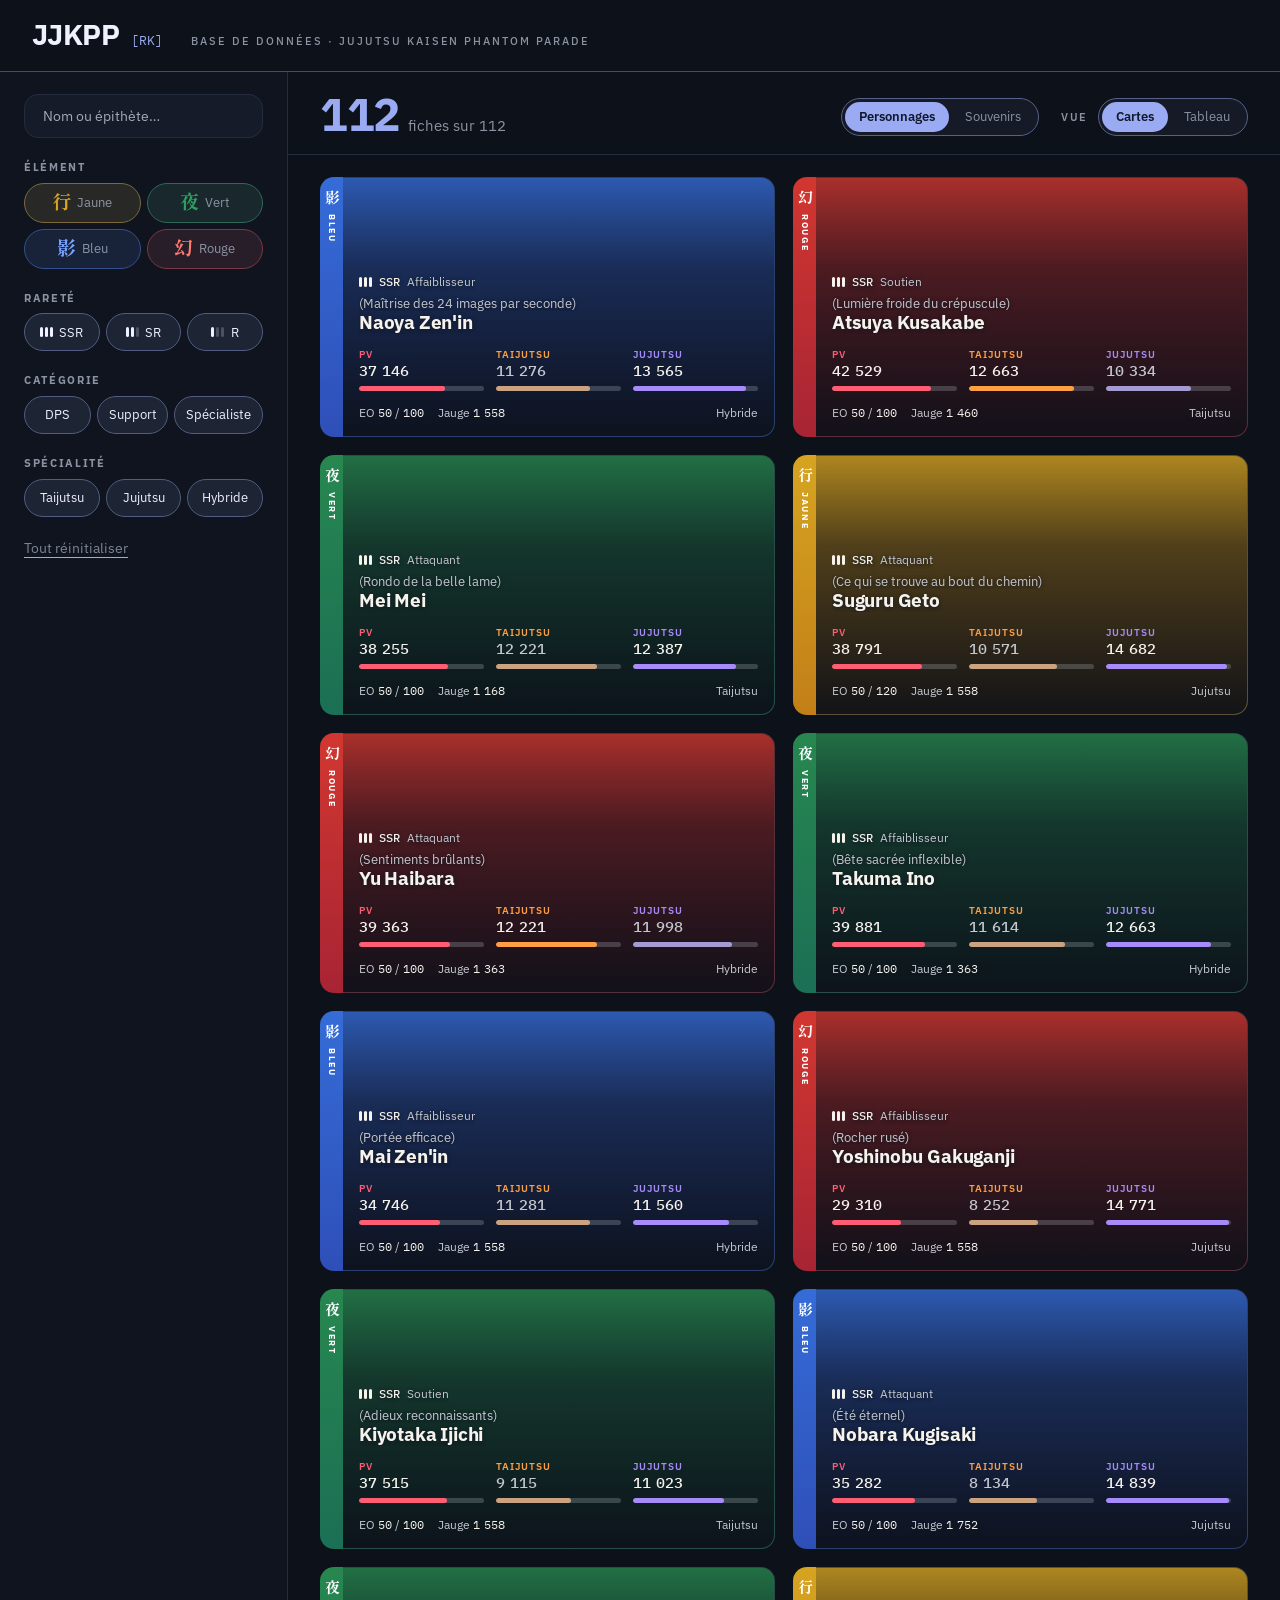
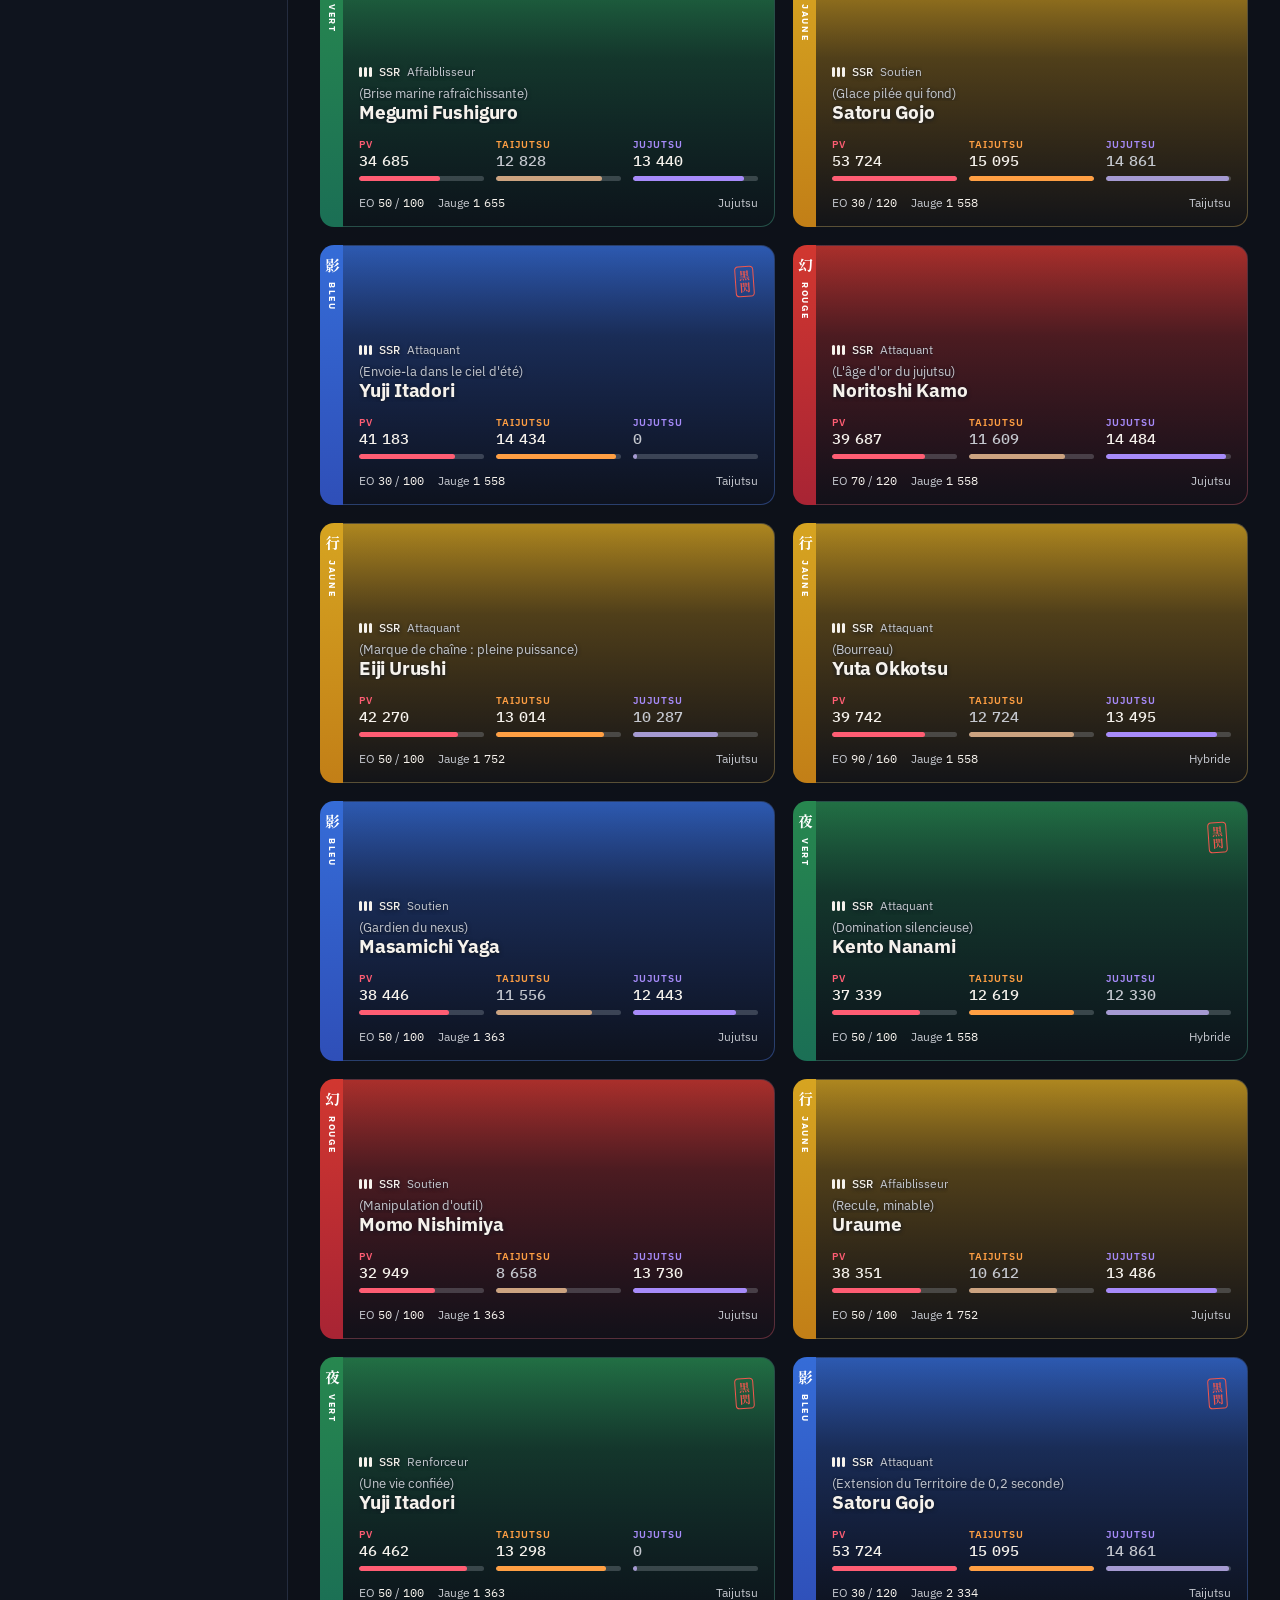
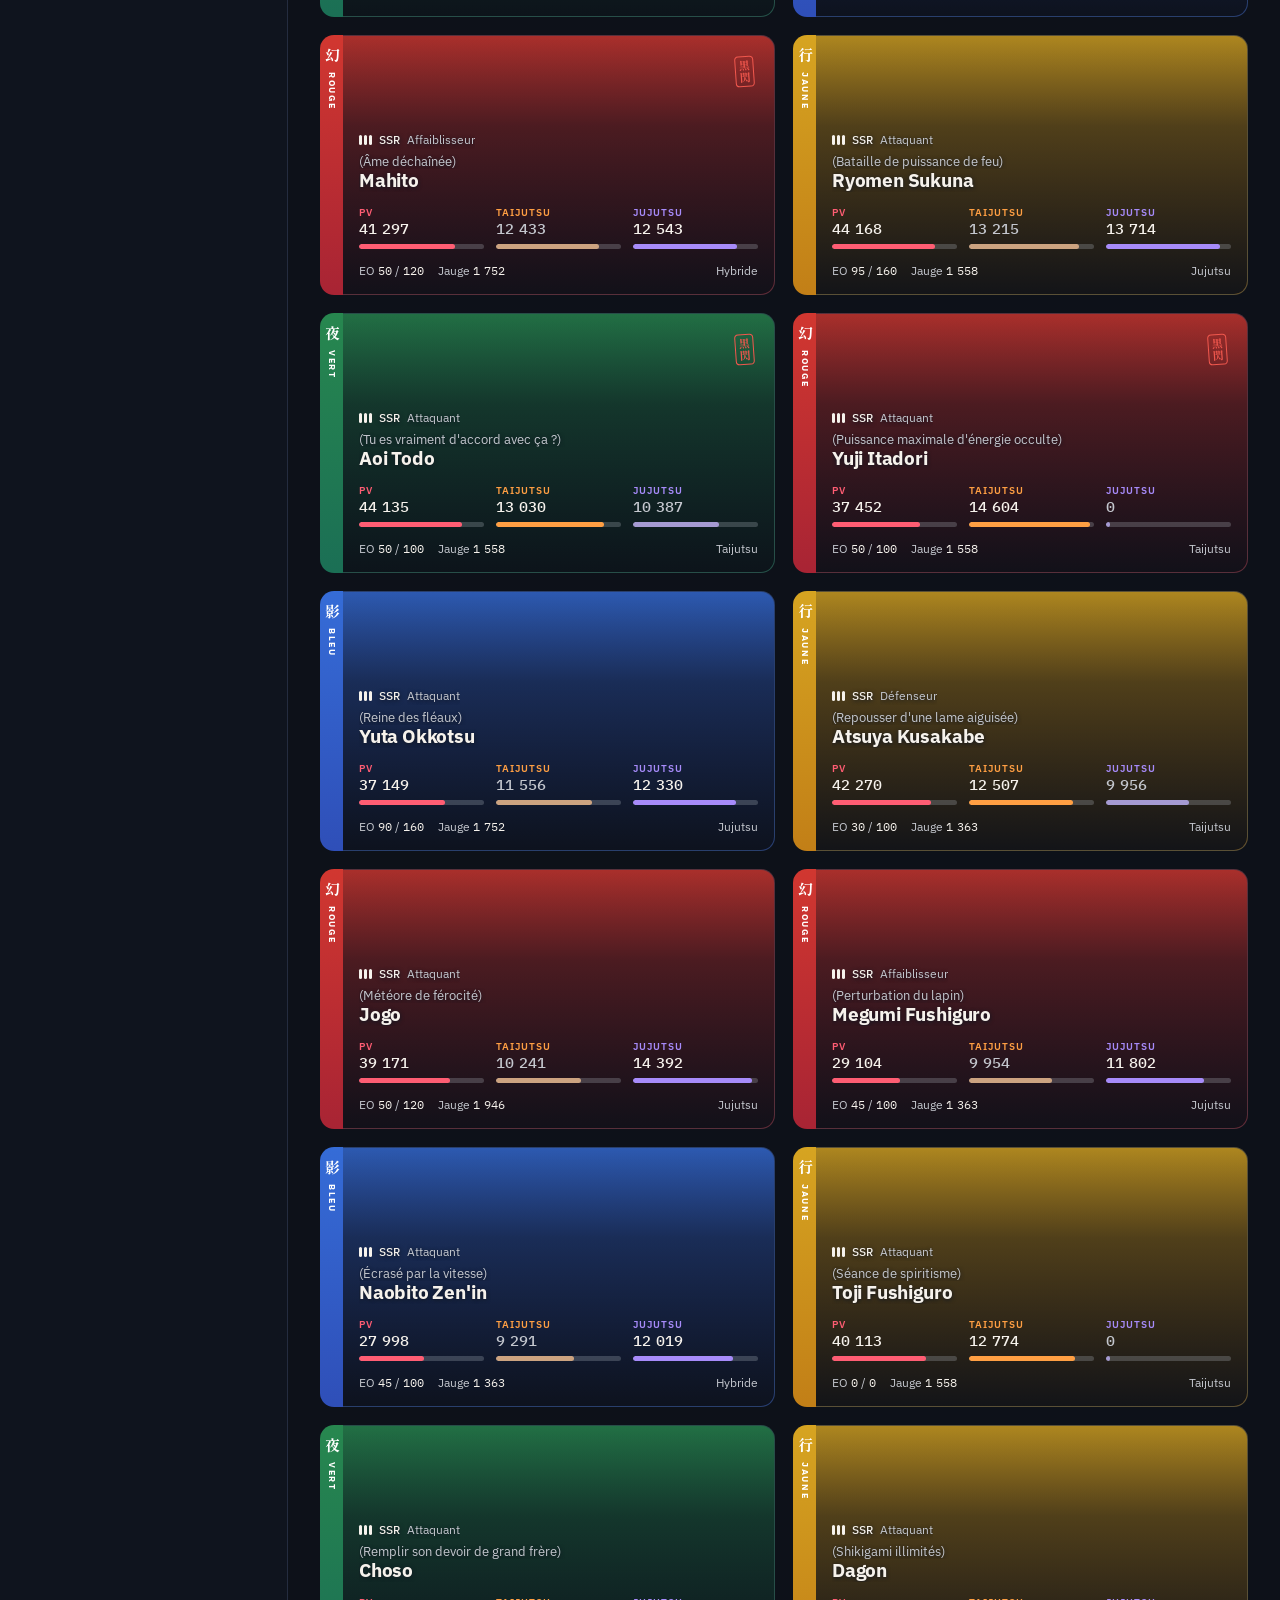
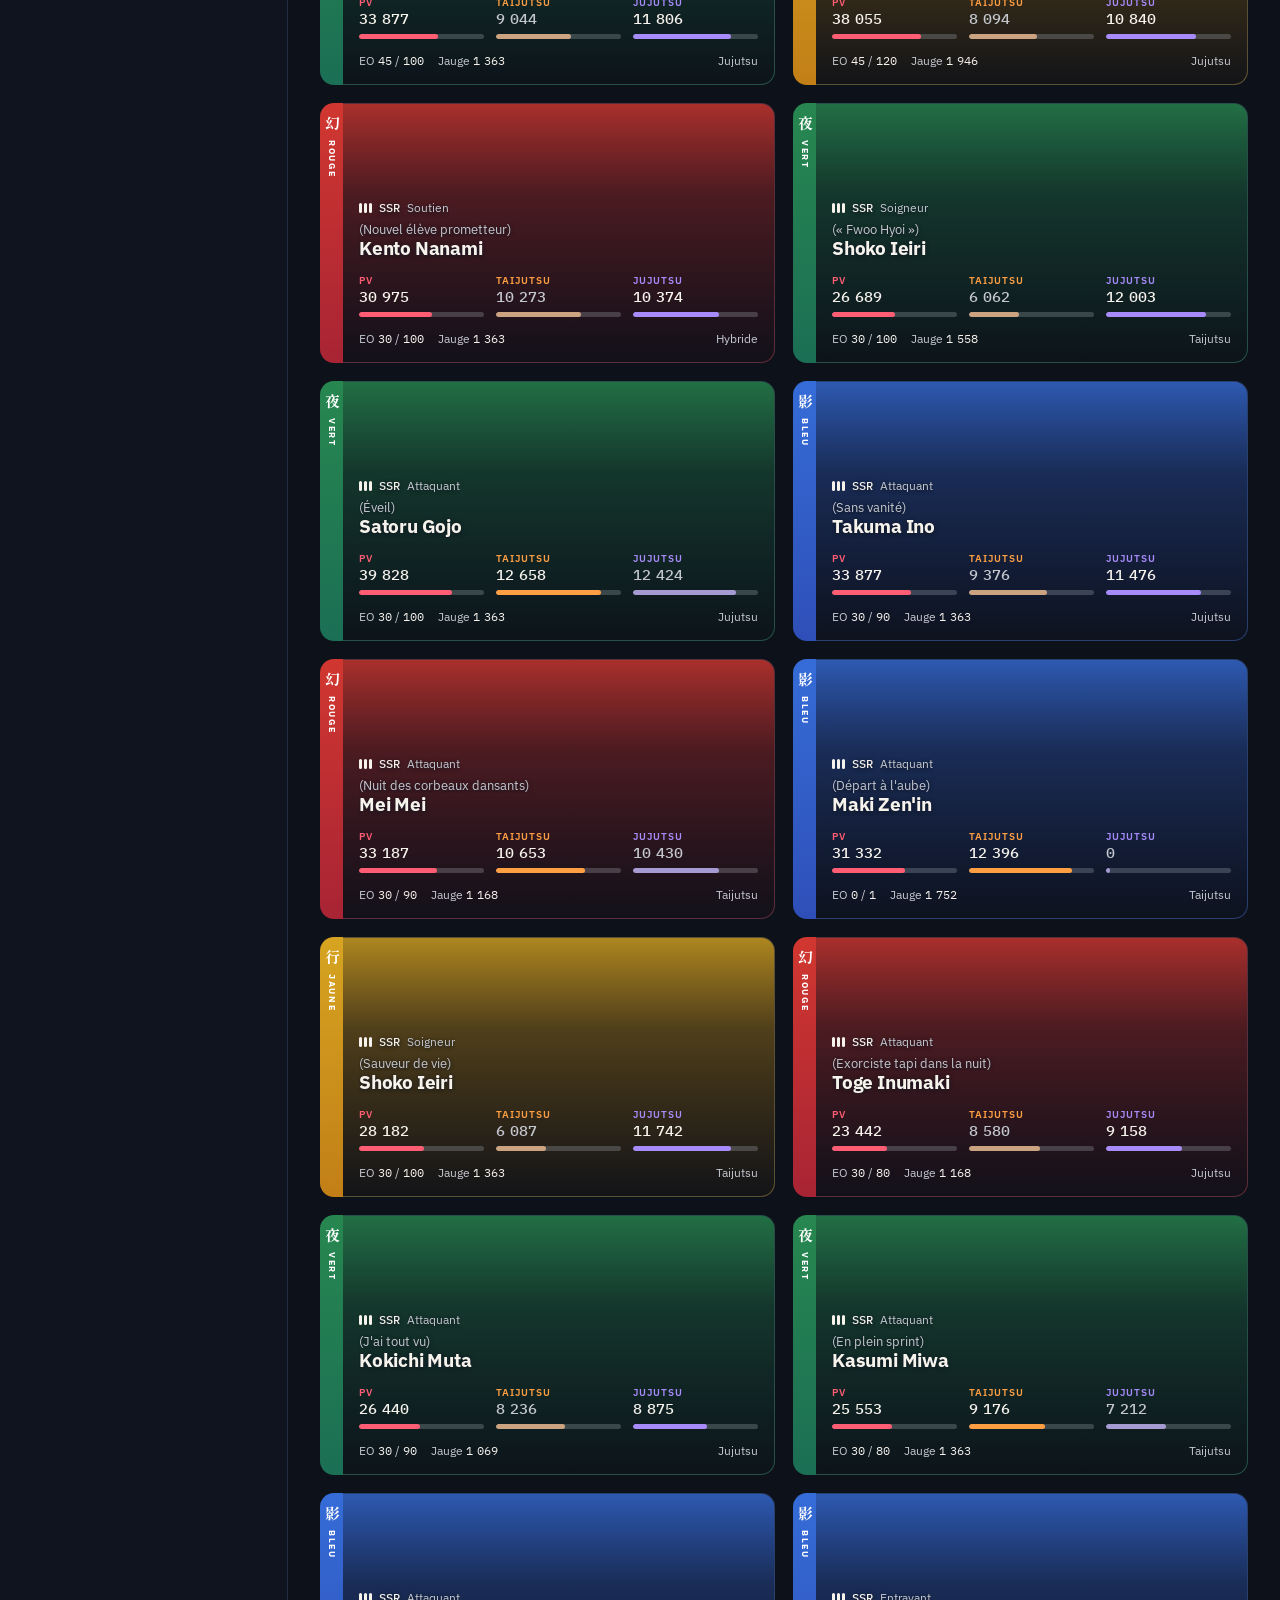
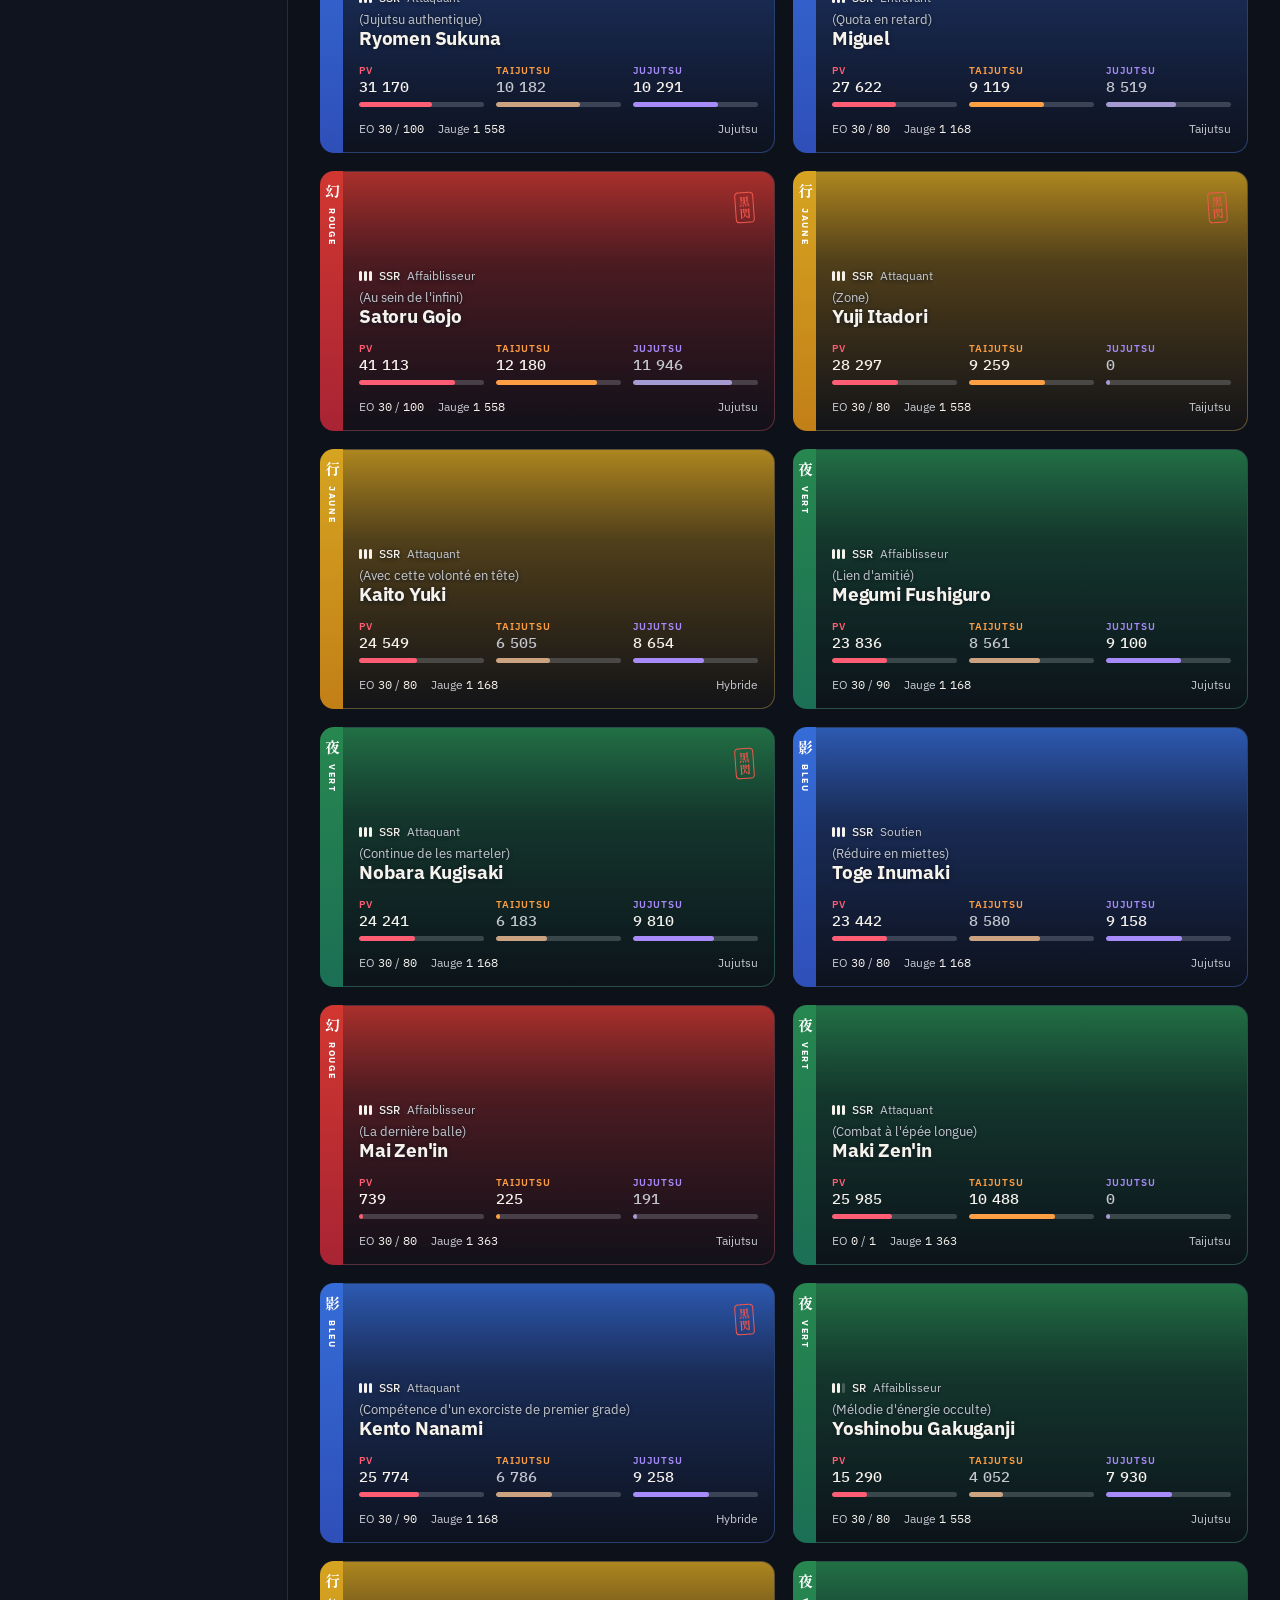
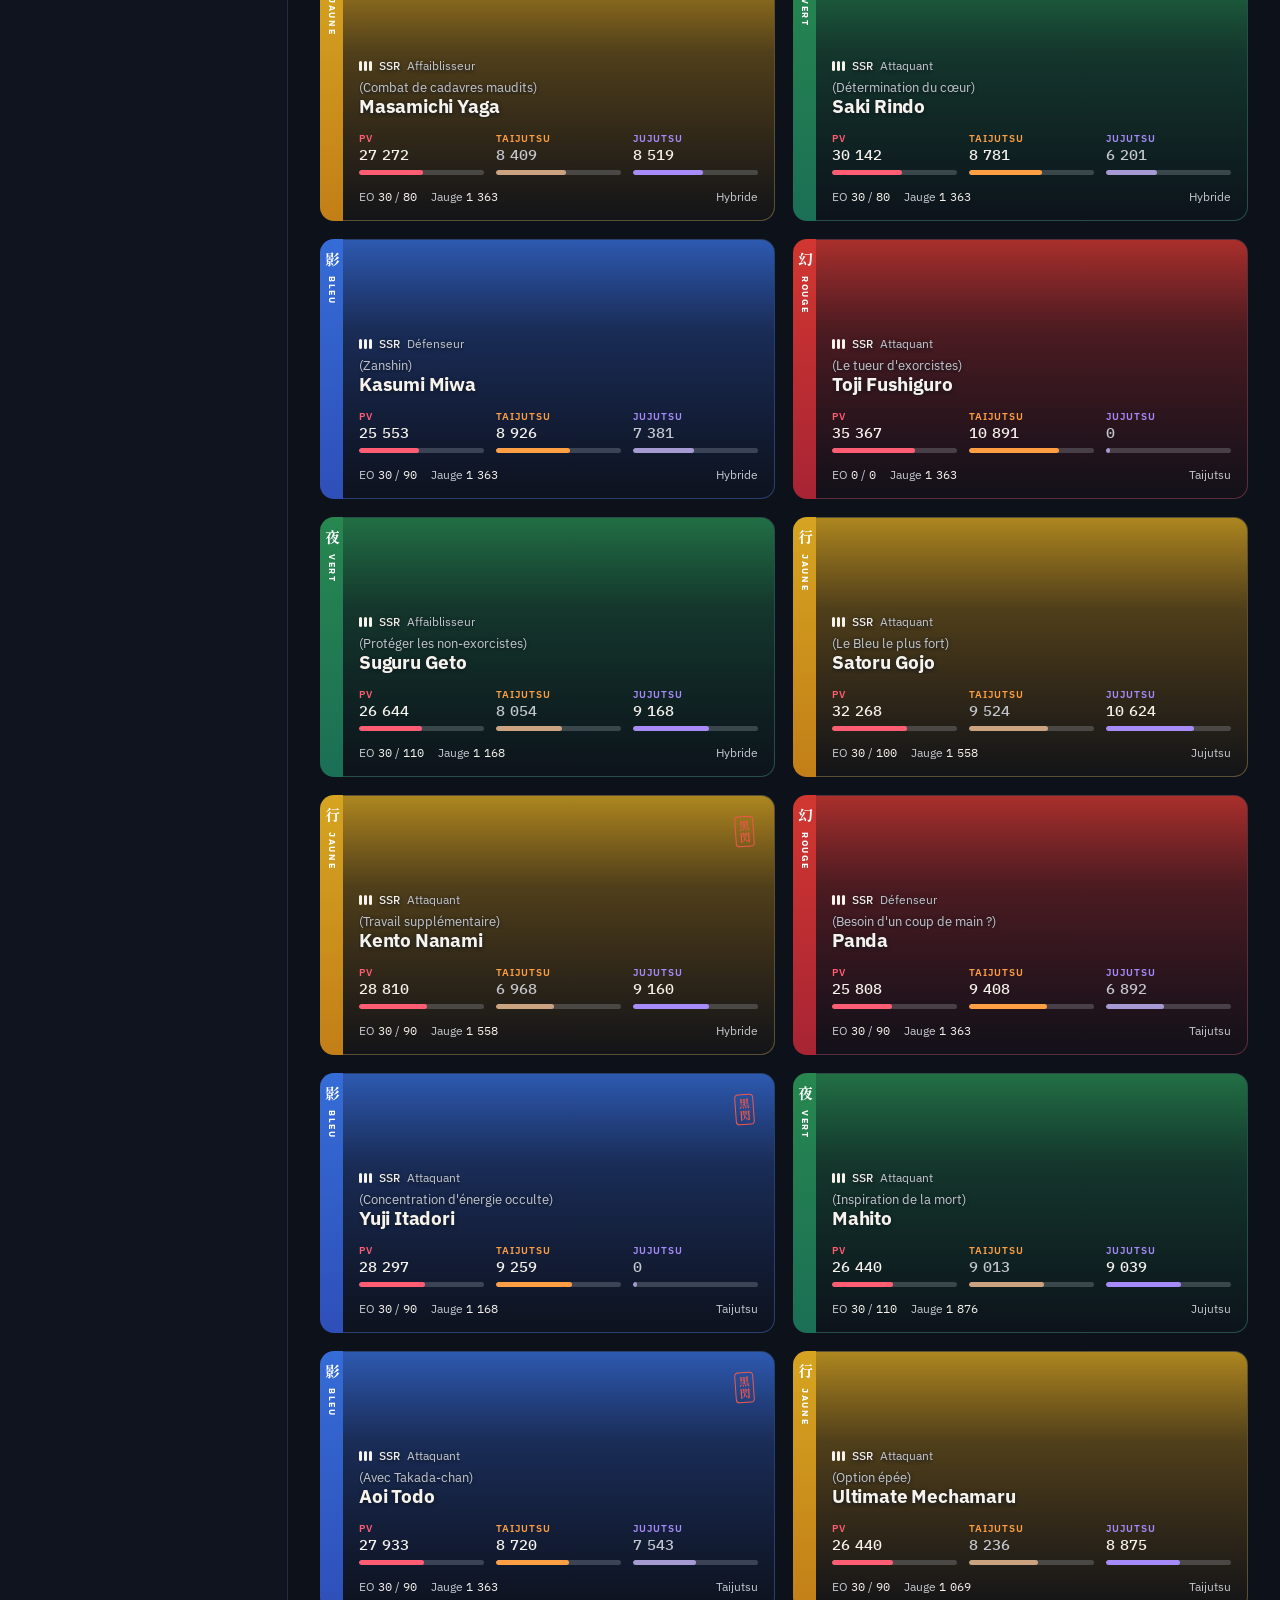
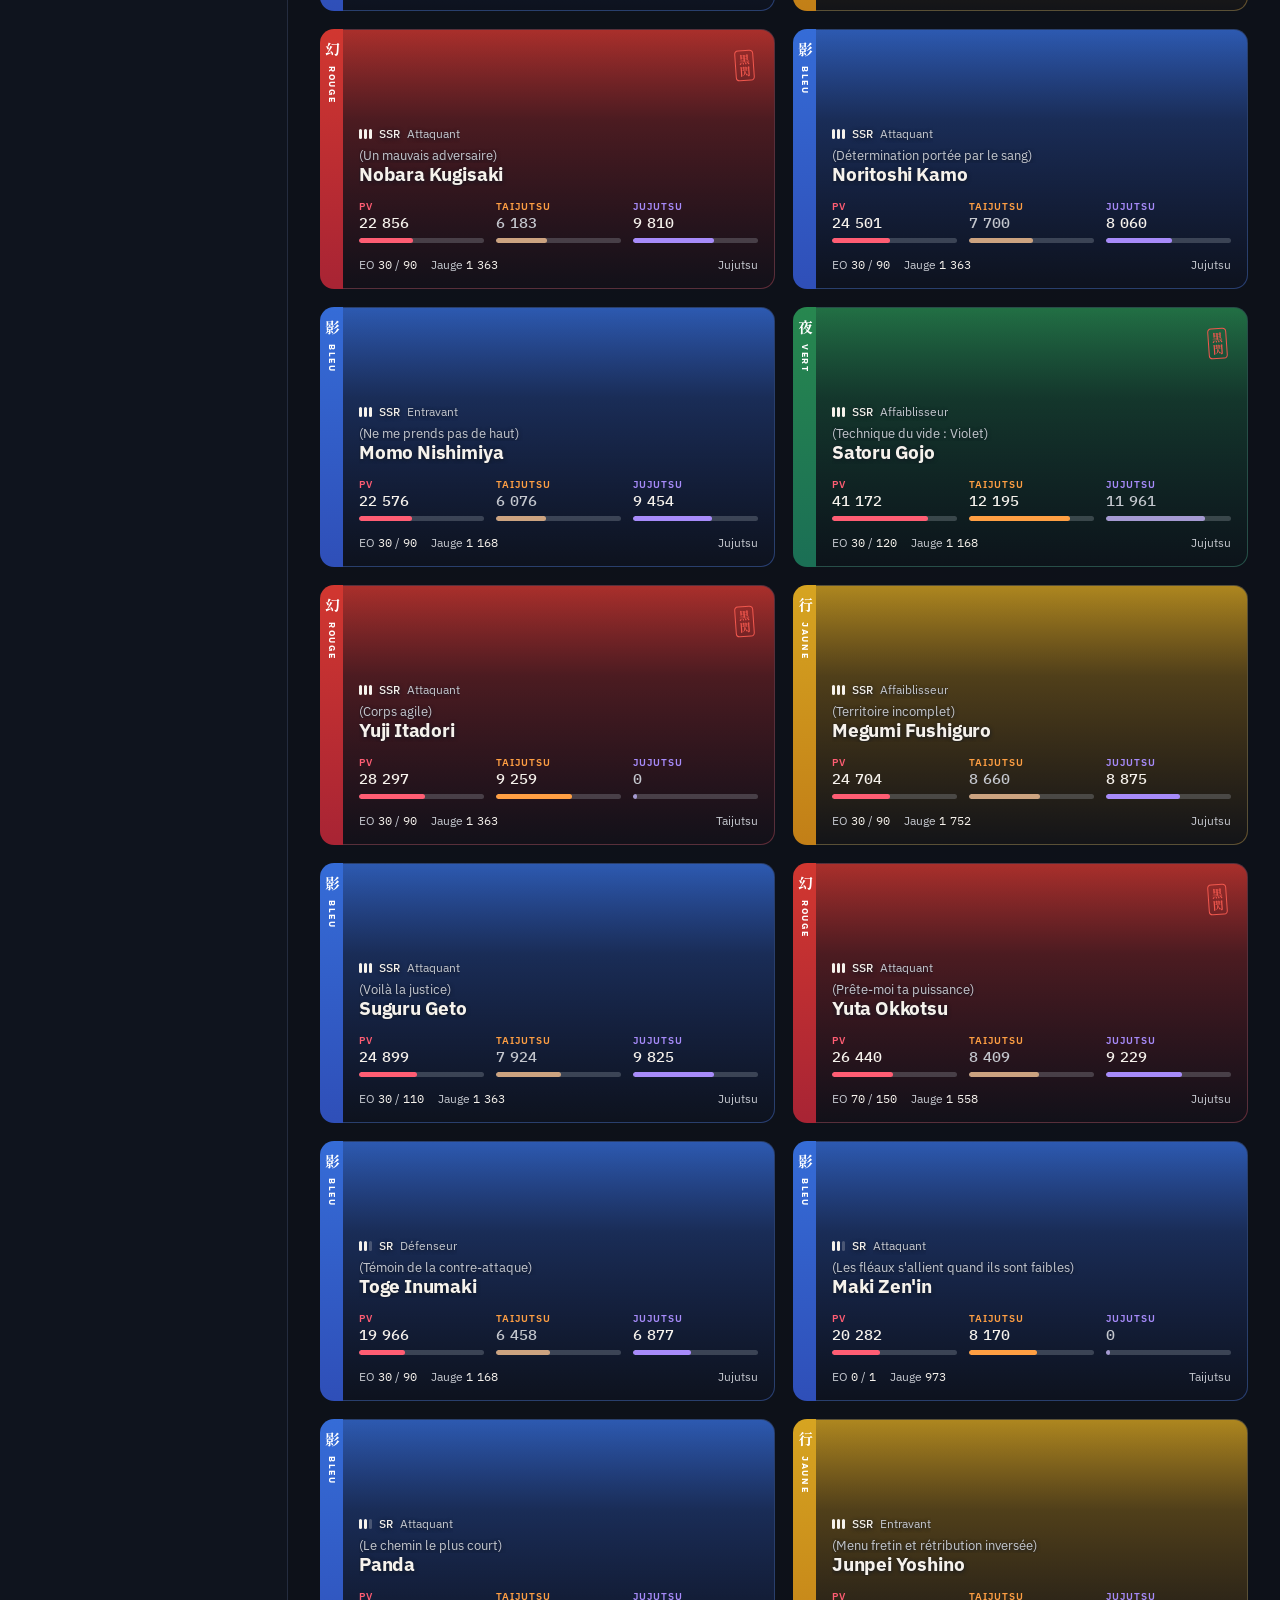
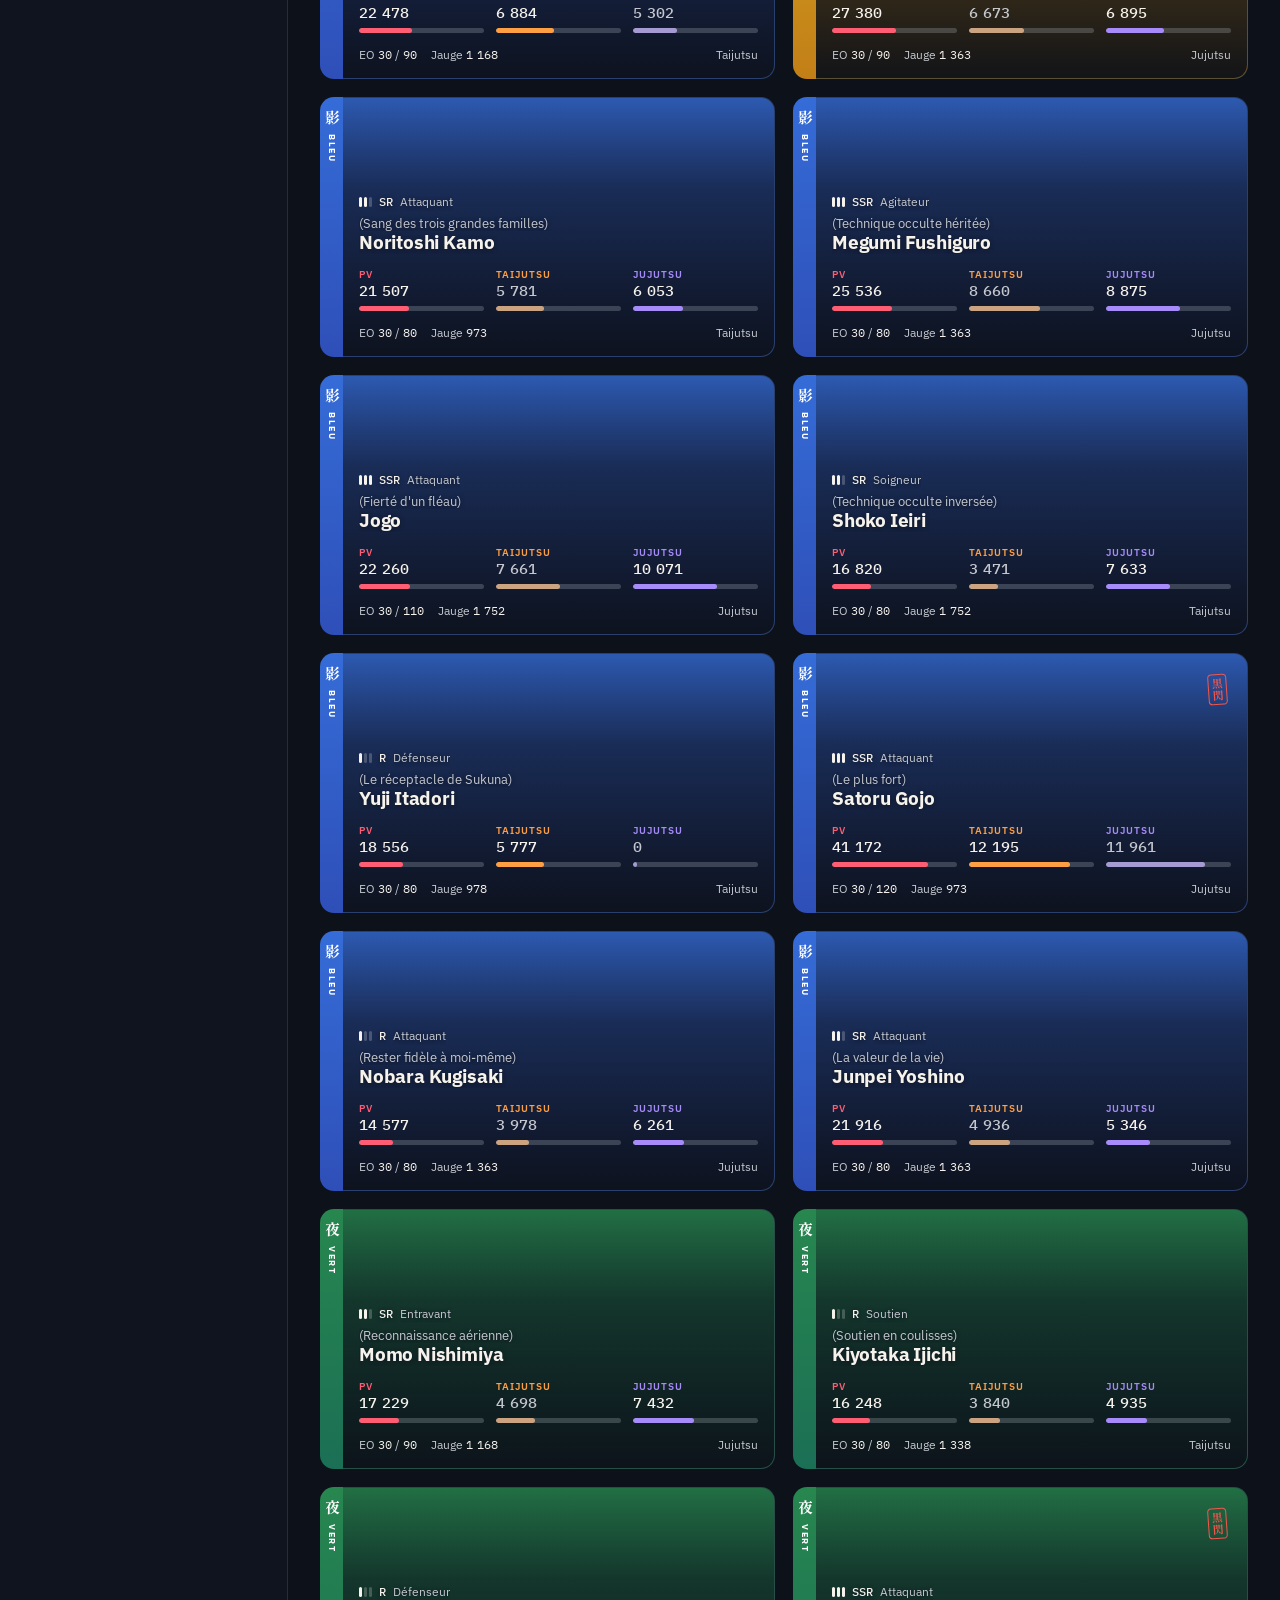
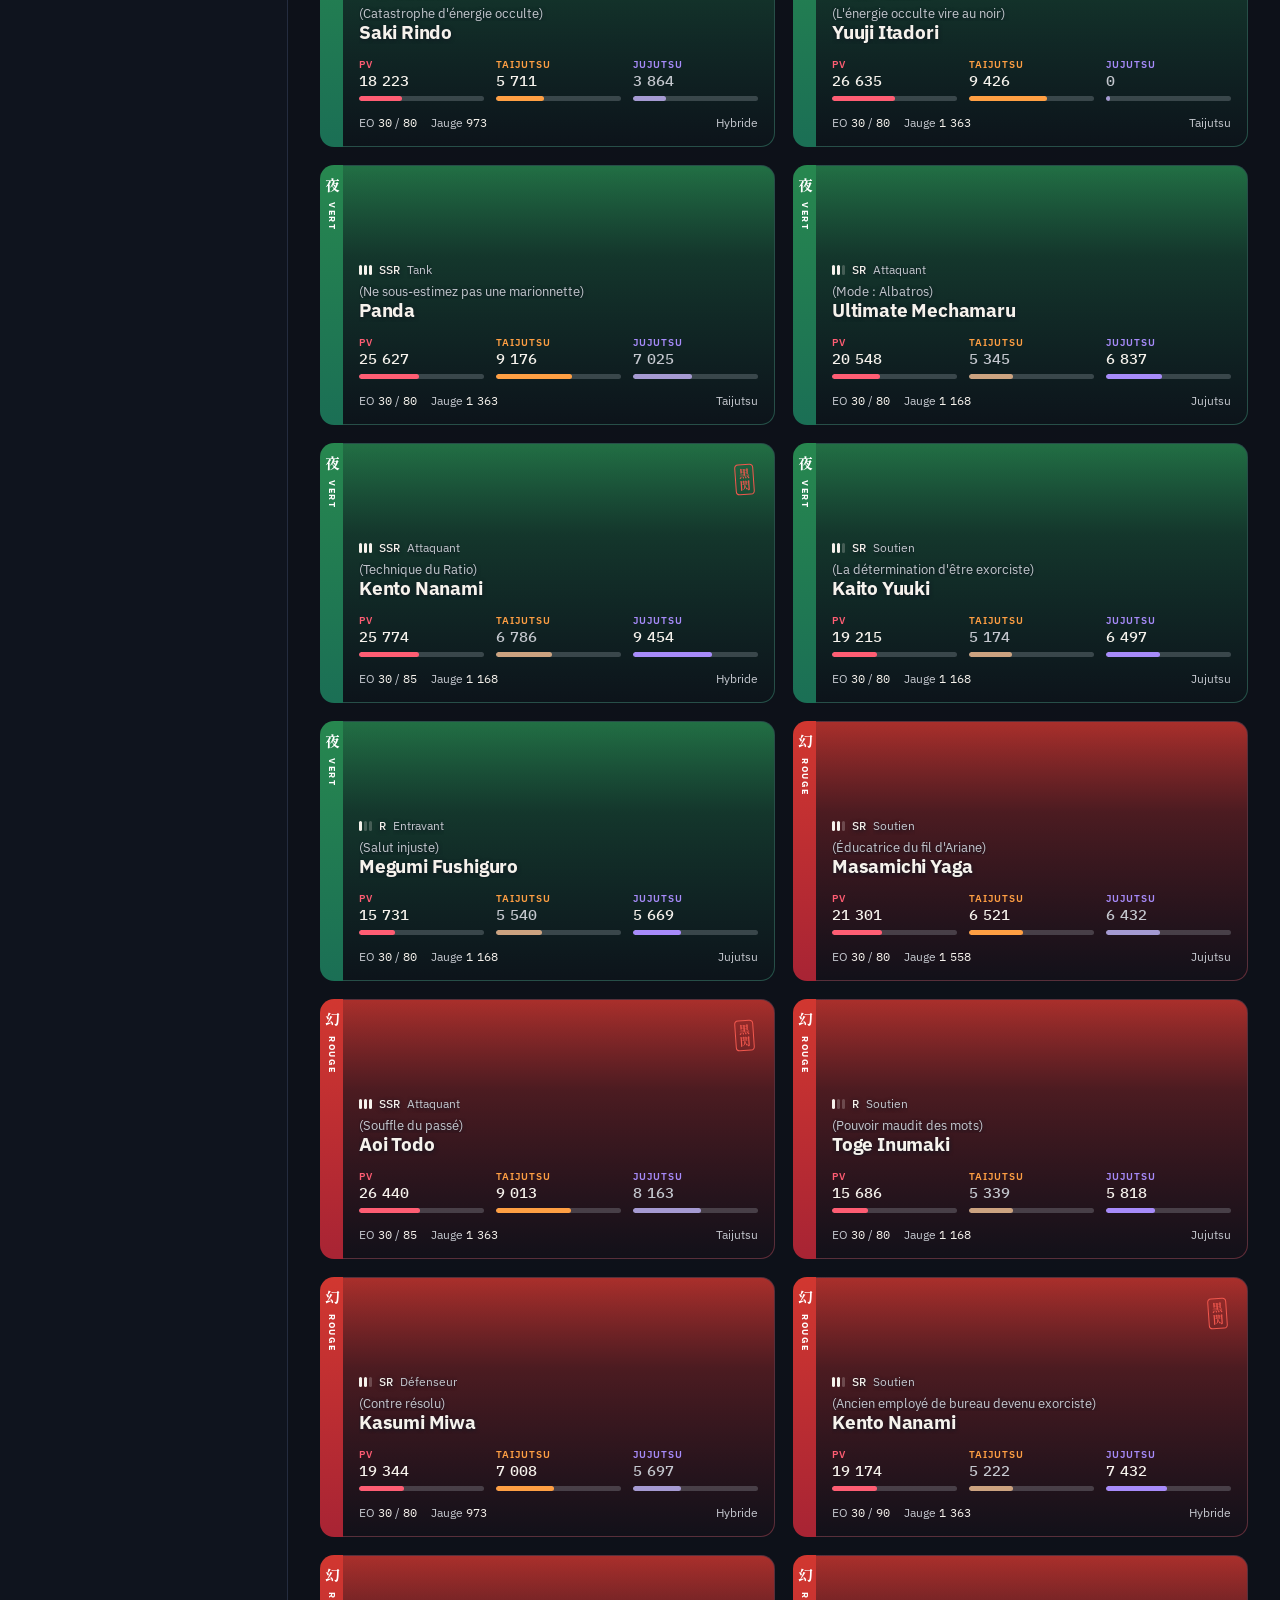
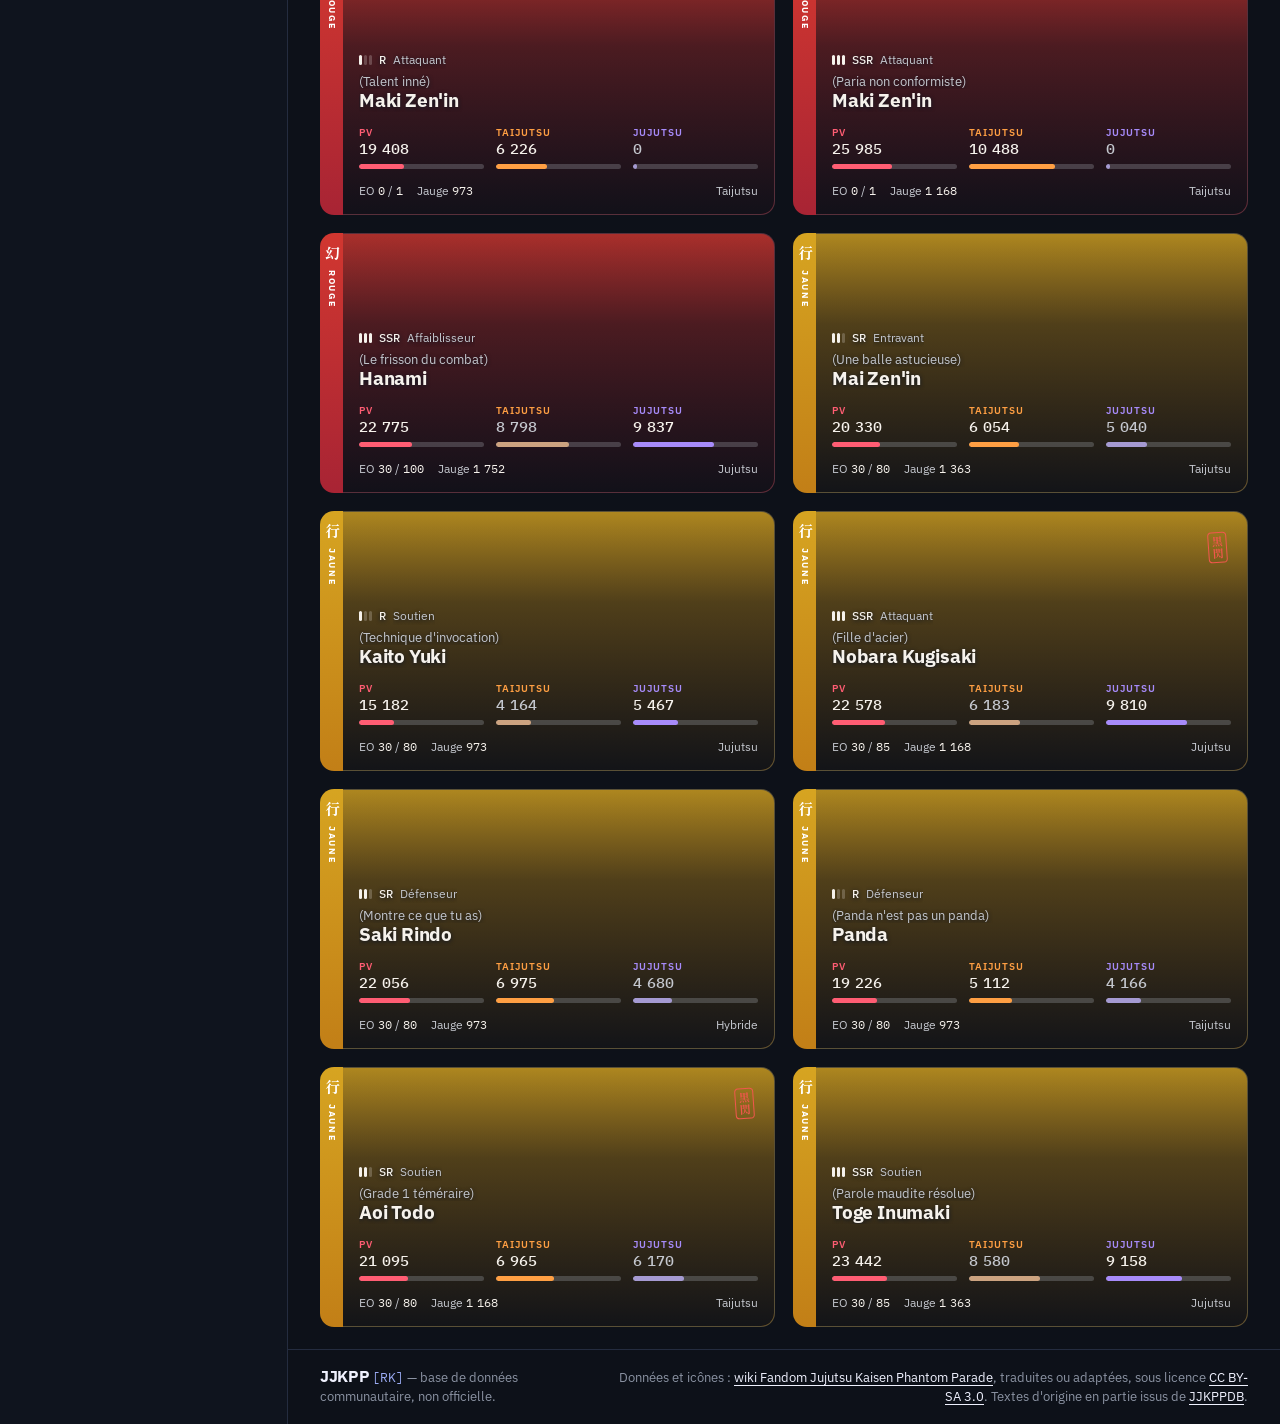
==== commit d4763248: "Redesign website with minimalist style and added colors - Session 4 (6afa14fcaff0fdf19abaa698)" ====
--- a/index.html
+++ b/index.html
@@ -8,12 +8,10 @@
 <meta name="theme-color" content="#0d1119">
 <link rel="preload" href="assets/fonts/ibm-plex-sans-latin.woff2" as="font" type="font/woff2" crossorigin>
 <link rel="stylesheet" href="assets/app.css">
-<script>(function(){var t='dark';try{var v=localStorage.getItem('jjkpp-theme');if(v==='light'||v==='dark')t=v}catch(e){}document.documentElement.setAttribute('data-theme',t)})();</script>
 </head>
 <body data-route="list">
 <header class="topbar">
   <a class="brand" href="#/" aria-label="JJKPP [RK] — accueil de la base de données"><span class="brand-name">JJKPP</span><span class="brand-rk">[RK]</span><span class="brand-sub">Base de données · Jujutsu Kaisen Phantom Parade</span></a>
-  <div class="seg" role="group" aria-label="Thème"><button type="button" data-theme-set="light" aria-pressed="false">Jour</button><button type="button" data-theme-set="dark" aria-pressed="true">Nuit</button></div>
 </header>
 <main id="view"><noscript><p class="noscript">Activez JavaScript pour afficher la base de données.</p></noscript></main>
 <p class="visually-hidden" aria-live="polite" id="live"></p>
--- a/assets/app.css
+++ b/assets/app.css
@@ -6,7 +6,7 @@
 @font-face{font-family:'IBM Plex Mono';src:url(fonts/ibm-plex-mono-500-latin.woff2) format('woff2');font-weight:500;font-style:normal;font-display:swap;unicode-range:U+0000-00FF,U+0131,U+0152-0153,U+02BB-02BC,U+02C6,U+02DA,U+02DC,U+0304,U+0308,U+0329,U+2000-206F,U+20AC,U+2122,U+2191,U+2193,U+2212,U+2215,U+FEFF,U+FFFD}
 @font-face{font-family:'Shippori Mincho B1';src:url(fonts/shippori-mincho-b1-800-kanji.woff2) format('woff2');font-weight:800;font-style:normal;font-display:swap;unicode-range:U+884C,U+591C,U+5F71,U+5E7B,U+7121,U+9ED2,U+9583}
 
-/* ---- Thèmes : toutes les couleurs sont définies ici ---- */
+/* ---- Palette nuit ---- */
 :root,:root[data-theme="dark"]{
   color-scheme:dark;
   /* surfaces : fond, en-tête, cartes, tuiles, boutons de filtre, champ de recherche, survol */
@@ -24,19 +24,8 @@
   --s-pv:#ff5d73;--s-tai:#ff9f43;--s-juj:#a78bfa;--s-eoi:#f6c445;--s-eom:#ffb547;--s-js:#22d3ee;
   --pc:#ffd36b;--st:#9fd0ff;
 }
-:root[data-theme="light"]{
-  color-scheme:light;
-  --bg:#f0ede2;--hd:#f0ede2;--sf:#fefdf9;--tile:#f7f4ec;--btn:#fdfef7;--field:#fefdf9;--sf2:#ebe6d9;--side:#e9e5d8;
-  --ln:#e2dccd;--ln2:#c7bfad;
-  --ink:#1c1a16;--mu:#655d53;--fa:#736a5f;--ph:#736a5f;--inv:#fefdf9;
-  --scrim:rgba(28,26,22,.5);
-  --rn:#b8261f;
-  --acc:#5b5ce0;--acc-on:#ffffff;--acc-soft:rgba(91,92,224,.1);
-  --s-pv:#d12f4a;--s-tai:#c4610c;--s-juj:#7446d9;--s-eoi:#9a7400;--s-eom:#b06200;--s-js:#0a8aa3;
-  --pc:#8a5a00;--st:#1f5fa8;
-}
 :root{
-  /* couleurs d'élément (bandes, kanji, accents), identiques dans les deux modes */
+  /* couleurs d’élément (bandes, kanji, accents) */
   --c-jaune:#d6a421;--c-vert:#2e9f5d;--c-bleu:#356cd7;--c-rouge:#d13730;
   /* texte posé sur une couleur d'élément : blanc pour les quatre éléments */
   --on-dark:#0a0c10;--on-light:#ffffff;
@@ -57,9 +46,8 @@
 [data-el="Vert"]{--el-fill:var(--c-vert);--el-tx:var(--c-vert);--el-on:var(--on-light);--el-soft:var(--soft-vert);--el-strip:var(--strip-vert)}
 [data-el="Bleu"]{--el-fill:var(--c-bleu);--el-tx:var(--c-bleu);--el-on:var(--on-light);--el-soft:var(--soft-bleu);--el-strip:var(--strip-bleu)}
 [data-el="Rouge"]{--el-fill:var(--c-rouge);--el-tx:var(--c-rouge);--el-on:var(--on-light);--el-soft:var(--soft-rouge);--el-strip:var(--strip-rouge)}
-/* texte coloré par élément : variantes éclaircies la nuit, assombries le jour, pour rester lisible */
+/* Variantes éclaircies pour la lisibilité sur fond nuit. */
 :root[data-theme="dark"] [data-el="Bleu"]{--el-tx:#7aa3ff}:root[data-theme="dark"] [data-el="Rouge"]{--el-tx:#ff7a70}
-:root[data-theme="light"] [data-el="Jaune"]{--el-tx:#8a6400}:root[data-theme="light"] [data-el="Vert"]{--el-tx:#1c7a4a}
 
 /* ---- Base ---- */
 *,*::before,*::after{box-sizing:border-box}
@@ -91,7 +79,7 @@
 .stamp-rn.row{flex-direction:row;gap:0;padding:2px 3px;align-self:center;font-size:10.5px}
 .stamp-rn.row>span{transform:translateY(.085em)}
 
-/* Segments (Jour/Nuit, Cartes/Tableau, Niv., Version) */
+/* Segments (Cartes/Tableau, Niv., Version) */
 .seg{position:relative;isolation:isolate;display:flex;gap:2px;padding:3px;border:1px solid color-mix(in srgb,var(--acc) 35%,var(--ln2));background:color-mix(in srgb,var(--acc) 6%,transparent);border-radius:var(--pill);flex:none}
 .seg>button{display:flex;align-items:center;justify-content:center;padding:6px 14px;border-radius:var(--pill);color:var(--mu);font-size:13px;white-space:nowrap;transition:color .25s,background-color .25s}
 /* pastille glissante sous le bouton pressé (placée par app.js) */
@@ -102,14 +90,12 @@
 .seg .lab::after{content:attr(data-t);font-weight:600;height:0;overflow:hidden;visibility:hidden}
 .seg.seg-still::before{transition:none}
 .seg.seg-fill::before{background:var(--el-fill);box-shadow:0 2px 10px color-mix(in srgb,var(--el-fill) 45%,transparent)}
-:root[data-theme="light"] .seg.seg-fill::before{background:var(--el-soft);box-shadow:inset 0 0 0 1px var(--el-fill)}
 @media (prefers-reduced-motion:reduce){.seg::before,.seg>button{transition:none}}
 .seg>button[aria-pressed="true"]{background:var(--acc);color:var(--acc-on);font-weight:600}
 .seg>button:hover:not([aria-pressed="true"]){color:var(--ink);background:var(--acc-soft)}
 .seg.seg-on>button:hover:not([aria-pressed="true"]){background:transparent;color:var(--acc)}
 .seg>button.fill[aria-pressed="true"]{background:var(--el-fill);color:var(--el-on);font-weight:600}
 .seg.seg-on>button[aria-pressed="true"]{background:transparent;box-shadow:none}
-:root[data-theme="light"] .seg>button.fill[aria-pressed="true"]{background:var(--el-soft);color:var(--ink);box-shadow:inset 0 0 0 1px var(--el-fill)}
 
 /* ---- En-tête ---- */
 .topbar{height:60px;flex:none;background:var(--hd);display:flex;align-items:center;justify-content:space-between;gap:12px;padding:0 16px;border-bottom:1px solid var(--ln)}
@@ -117,8 +103,6 @@
 .brand-name{font-size:23px;font-weight:700;line-height:1;letter-spacing:-.02em}
 .brand-rk{font-family:var(--mono);font-size:11px;color:var(--mu)}
 .brand-sub{display:none}
-.topbar .seg{font-size:12.5px}
-.topbar .seg>button{height:32px;padding:0 12px;font-size:12.5px}
 
 /* ---- Liste : barre mobile ---- */
 .m-tools{flex:none;padding:12px 16px 10px;display:flex;flex-direction:column;gap:10px}
@@ -135,9 +119,6 @@
 .el-quick .lab{font-size:11.5px;color:var(--mu)}
 .el-quick button[aria-pressed="true"]{background:var(--el-fill);border-color:var(--el-fill)}
 .el-quick button[aria-pressed="true"] .k,.el-quick button[aria-pressed="true"] .lab{color:var(--el-on)}
-/* mode jour : même rendu qu'en mode nuit (pastille teintée au repos, couleur pleine une fois pressé), teinte un peu renforcée sur fond clair */
-:root[data-theme="light"] .el-quick button:not([aria-pressed="true"]),:root[data-theme="light"] .el-grid button:not([aria-pressed="true"]){background:color-mix(in srgb,var(--el-fill) 14%,var(--btn));border-color:color-mix(in srgb,var(--el-fill) 60%,var(--ln2))}
-:root[data-theme="light"] .el-quick button:hover:not([aria-pressed="true"]),:root[data-theme="light"] .el-grid button:hover:not([aria-pressed="true"]){background:color-mix(in srgb,var(--el-fill) 26%,var(--btn));border-color:var(--el-fill)}
 .count-row{display:flex;align-items:baseline;justify-content:space-between;gap:10px}
 .count{display:flex;align-items:baseline;gap:6px}
 .count .n{font-size:21px;font-weight:600;line-height:1;letter-spacing:-.01em}
@@ -352,7 +333,6 @@
 .modrow{margin-top:10px;display:flex;align-items:center;gap:10px;flex-wrap:wrap}
 .modbadge{padding:3px 7px;border-radius:var(--r-s);font-size:10.5px;font-weight:600;letter-spacing:.08em;text-transform:uppercase;border:1px solid var(--ln2);color:var(--mu)}
 .modbadge.on{background:var(--el-fill);border-color:var(--el-fill);color:var(--el-on)}
-:root[data-theme="light"] .modbadge.on{background:var(--el-soft);color:var(--ink)}
 .was{font-size:12px;color:var(--mu)}
 .lines{margin-top:14px}
 .ln{display:flex;gap:4px;font-size:15px;line-height:24px;font-weight:400;color:var(--ink)}
@@ -381,7 +361,6 @@
   .brand-name{font-size:29px}
   .brand-rk{font-size:13px}
   .brand-sub{display:inline;margin-left:16px;font-size:11px;font-weight:500;letter-spacing:.18em;text-transform:uppercase;color:var(--mu);white-space:nowrap;overflow:hidden;text-overflow:ellipsis}
-  .topbar .seg>button{height:auto;padding:6px 14px;font-size:13px}
 
   .m-tools{display:none}
   .list-layout{flex-direction:row;align-items:stretch}
@@ -641,9 +620,6 @@
 :root,:root[data-theme="dark"]{
   --acc:#9aabf3;--acc-on:#11182b;--acc-soft:rgba(154,171,243,.12);
 }
-:root[data-theme="light"]{
-  --acc:#465cb0;--acc-on:#ffffff;--acc-soft:rgba(70,92,176,.08);
-}
 ::selection{background:var(--acc);color:var(--acc-on)}
 :focus-visible{outline-color:var(--acc)}
 .brand-rk{color:var(--acc)}
@@ -659,12 +635,13 @@
    Le fond sombre, l’image et le voile sont limités à la surface intérieure. */
 .card.illustrated{
   --card-edge:color-mix(in srgb,var(--el-fill,var(--acc)) 30%,var(--ln));
-  border:0;padding:1px;background:var(--card-edge);
+  --card-frame:1px;
+  border:0;padding:var(--card-frame);background:var(--card-edge);
   transition:transform .2s cubic-bezier(.2,.7,.3,1),background-color .2s;
 }
 .card-surface{
   position:relative;isolation:isolate;display:flex;flex:1;min-width:0;
-  overflow:hidden;border-radius:calc(var(--r-card) - 1px);background:#19202b;
+  overflow:hidden;border-radius:calc(var(--r-card) - var(--card-frame));background:#19202b;
 }
 .card.illustrated:hover{--card-edge:var(--el-fill,var(--acc));background:var(--card-edge)}
 @media(prefers-reduced-motion:reduce){.card.illustrated{transition:none}}
@@ -676,7 +653,7 @@
 .card.illustrated[data-el]{
   --strip-width:24px;
   background:
-    linear-gradient(90deg,transparent var(--strip-width),var(--card-edge) var(--strip-width)),
+    linear-gradient(90deg,transparent calc(var(--strip-width) + var(--card-frame)),var(--card-edge) calc(var(--strip-width) + var(--card-frame))),
     linear-gradient(180deg,var(--el-strip),var(--el-strip2));
 }
 .card.illustrated[data-el] .card-surface{
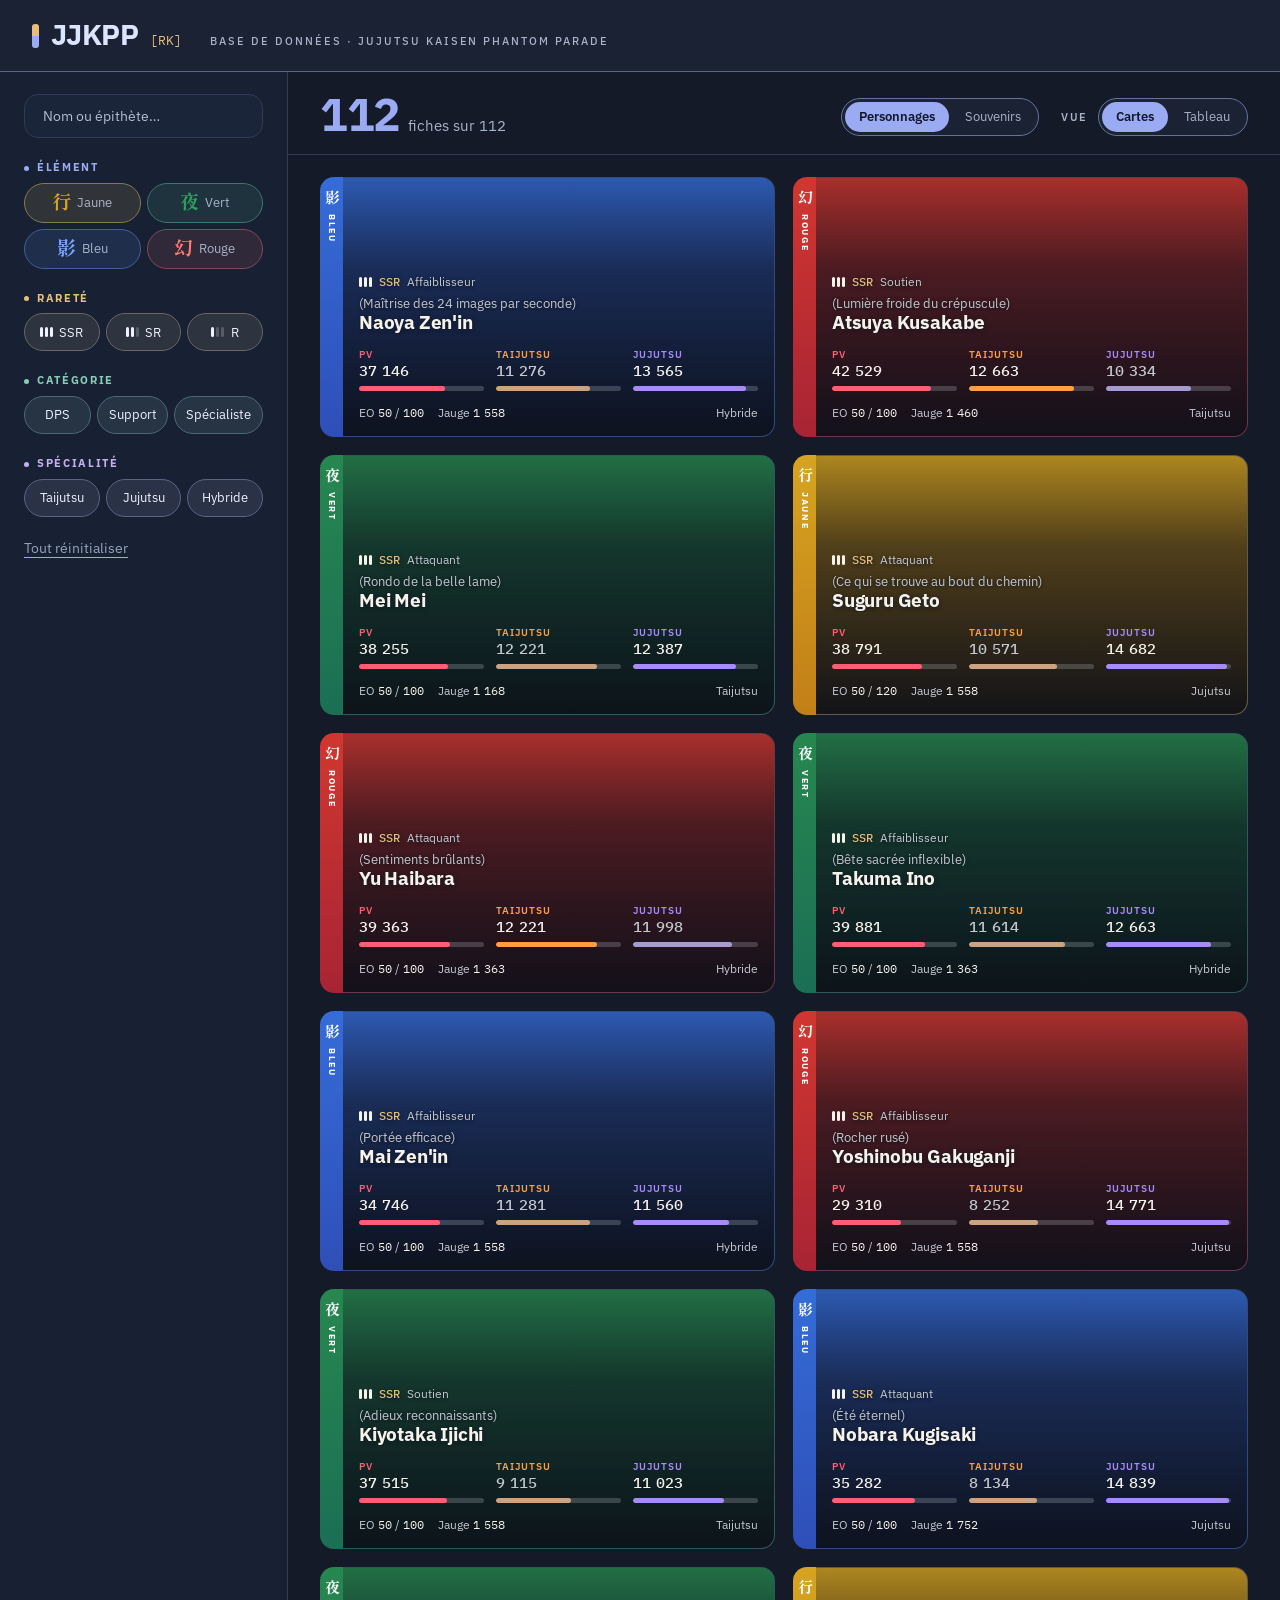
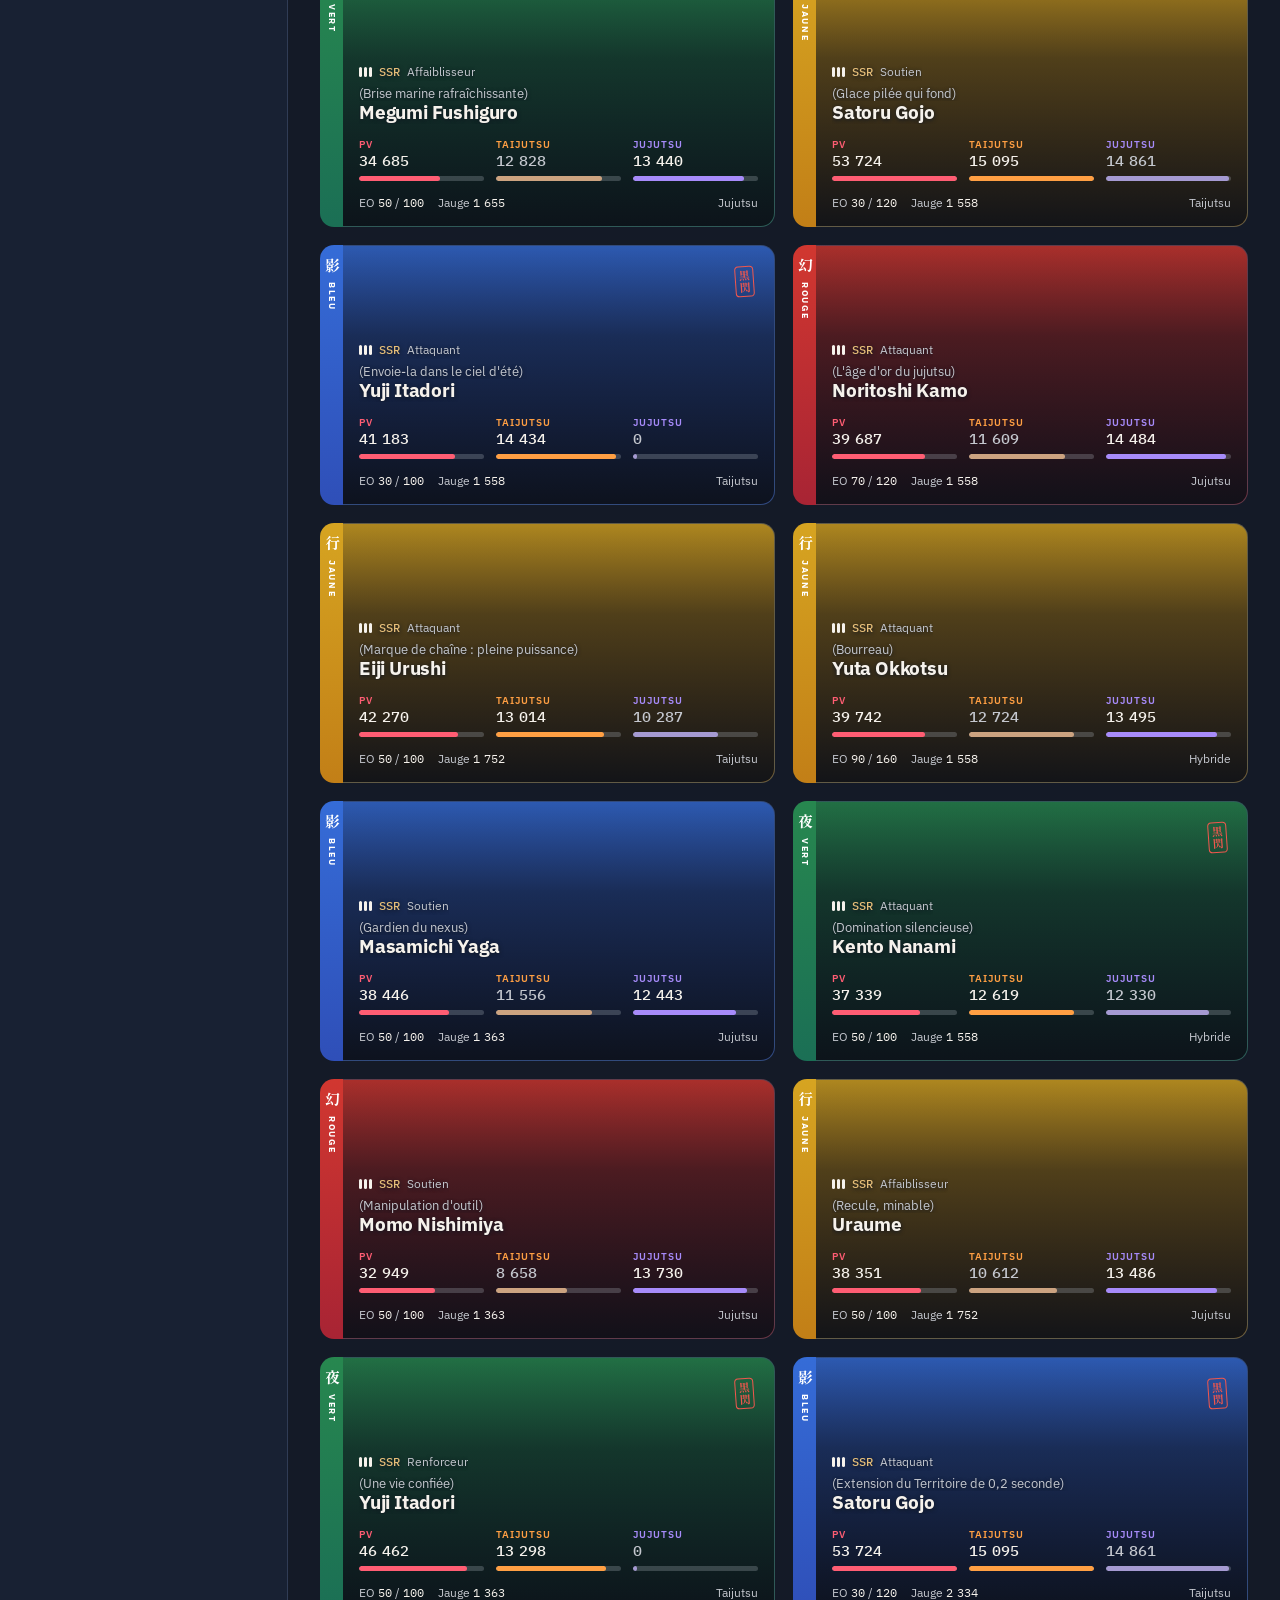
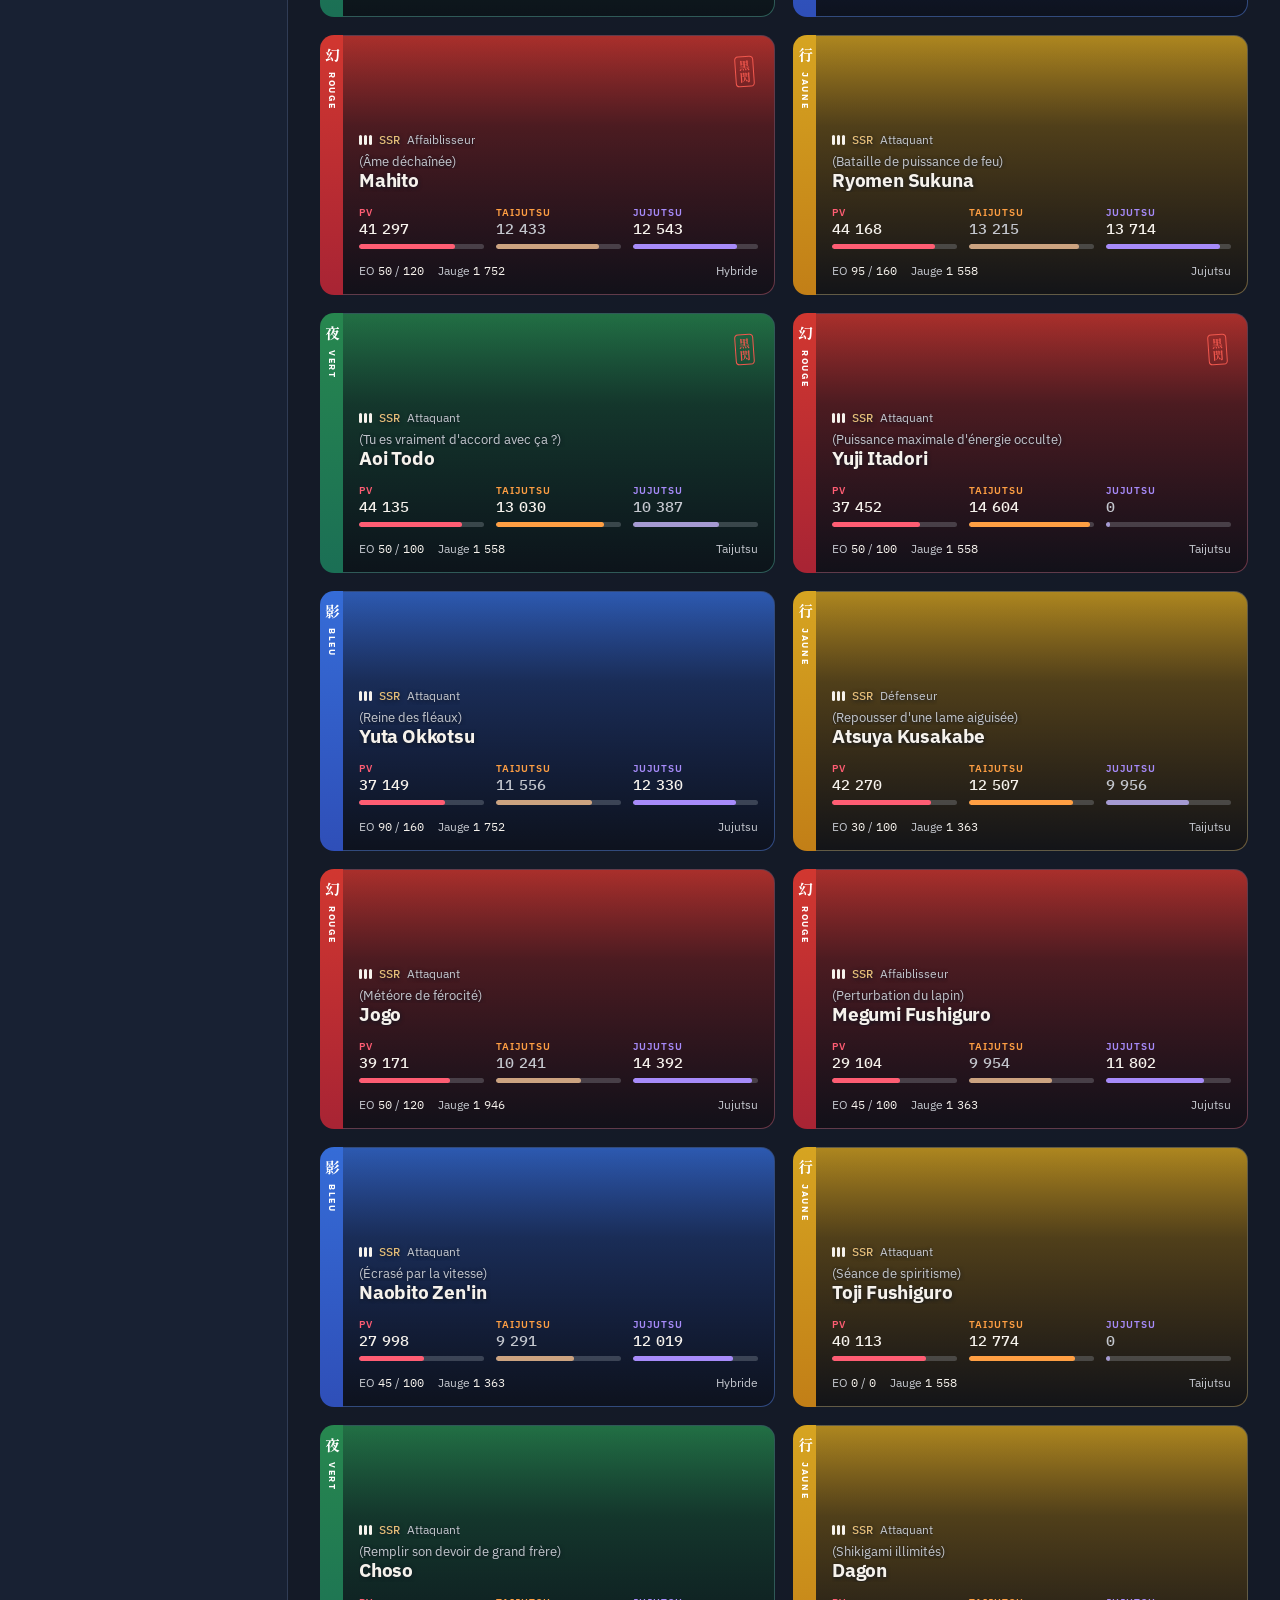
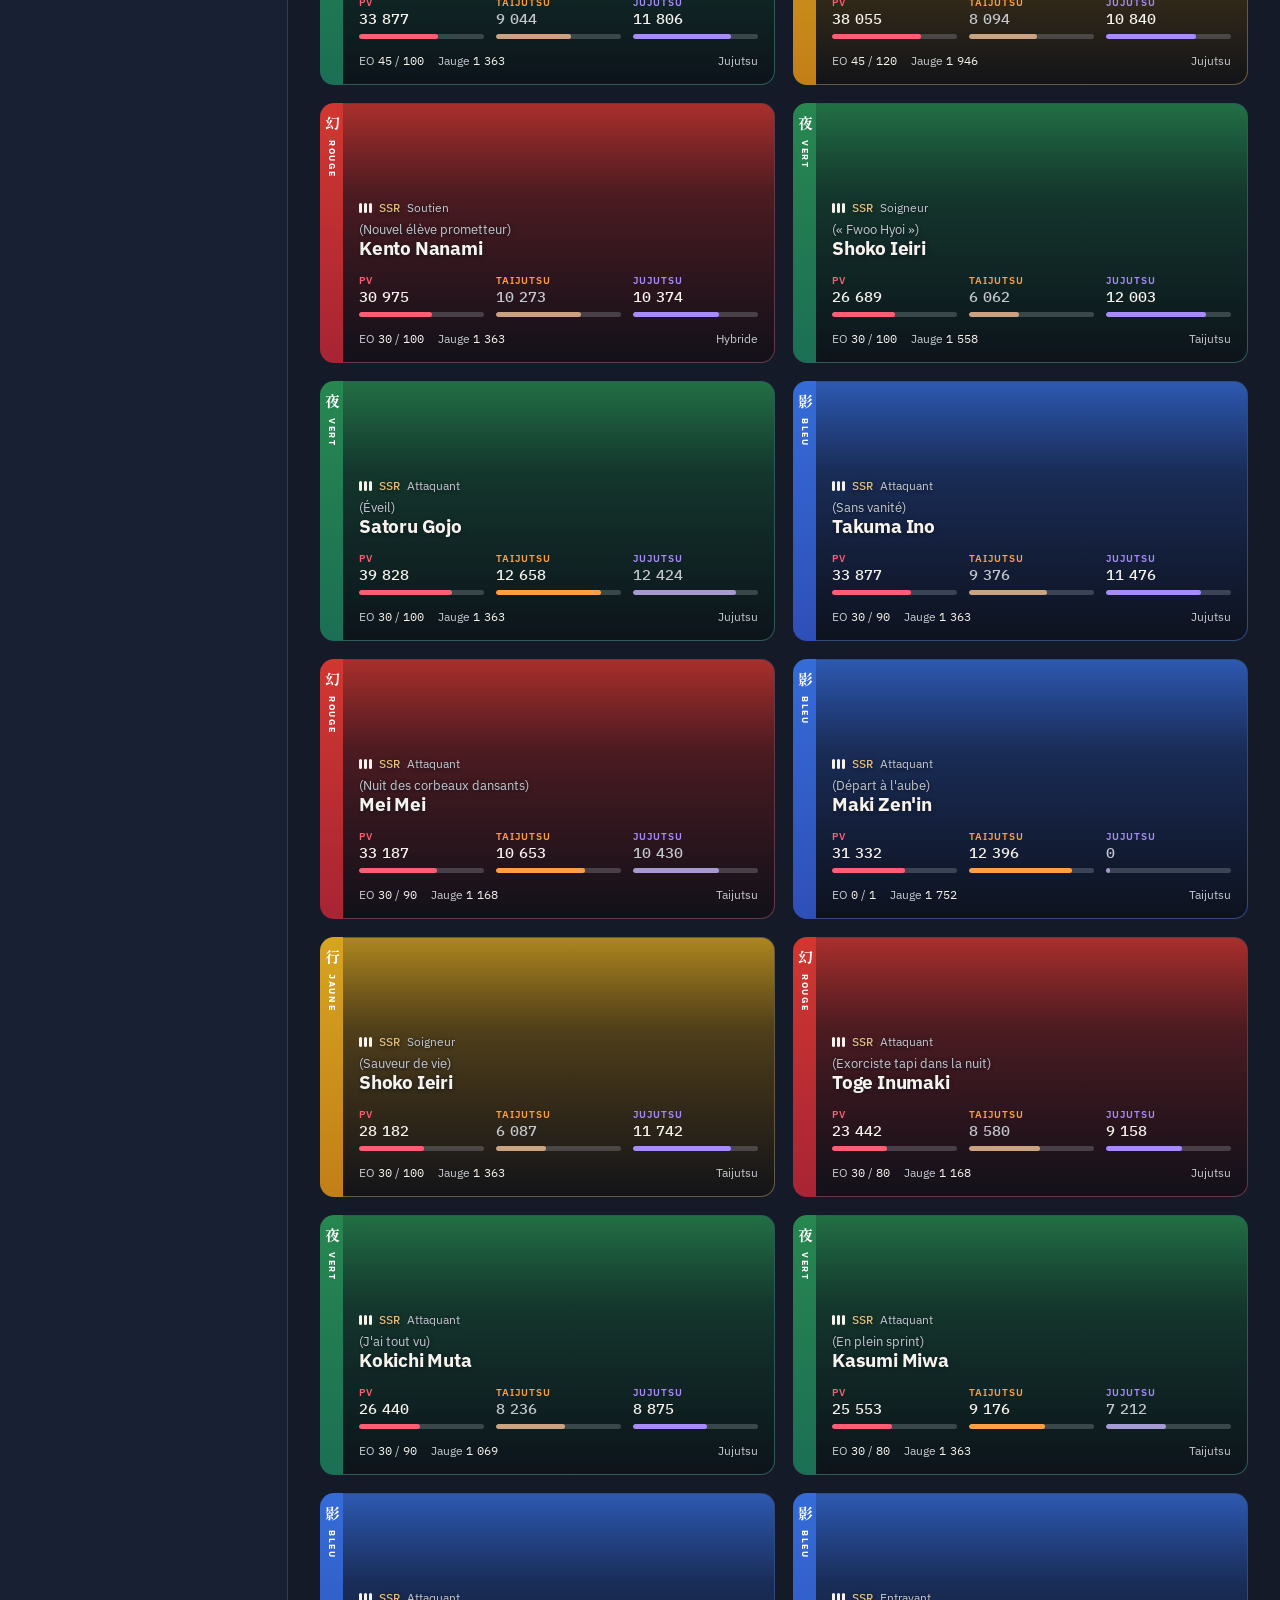
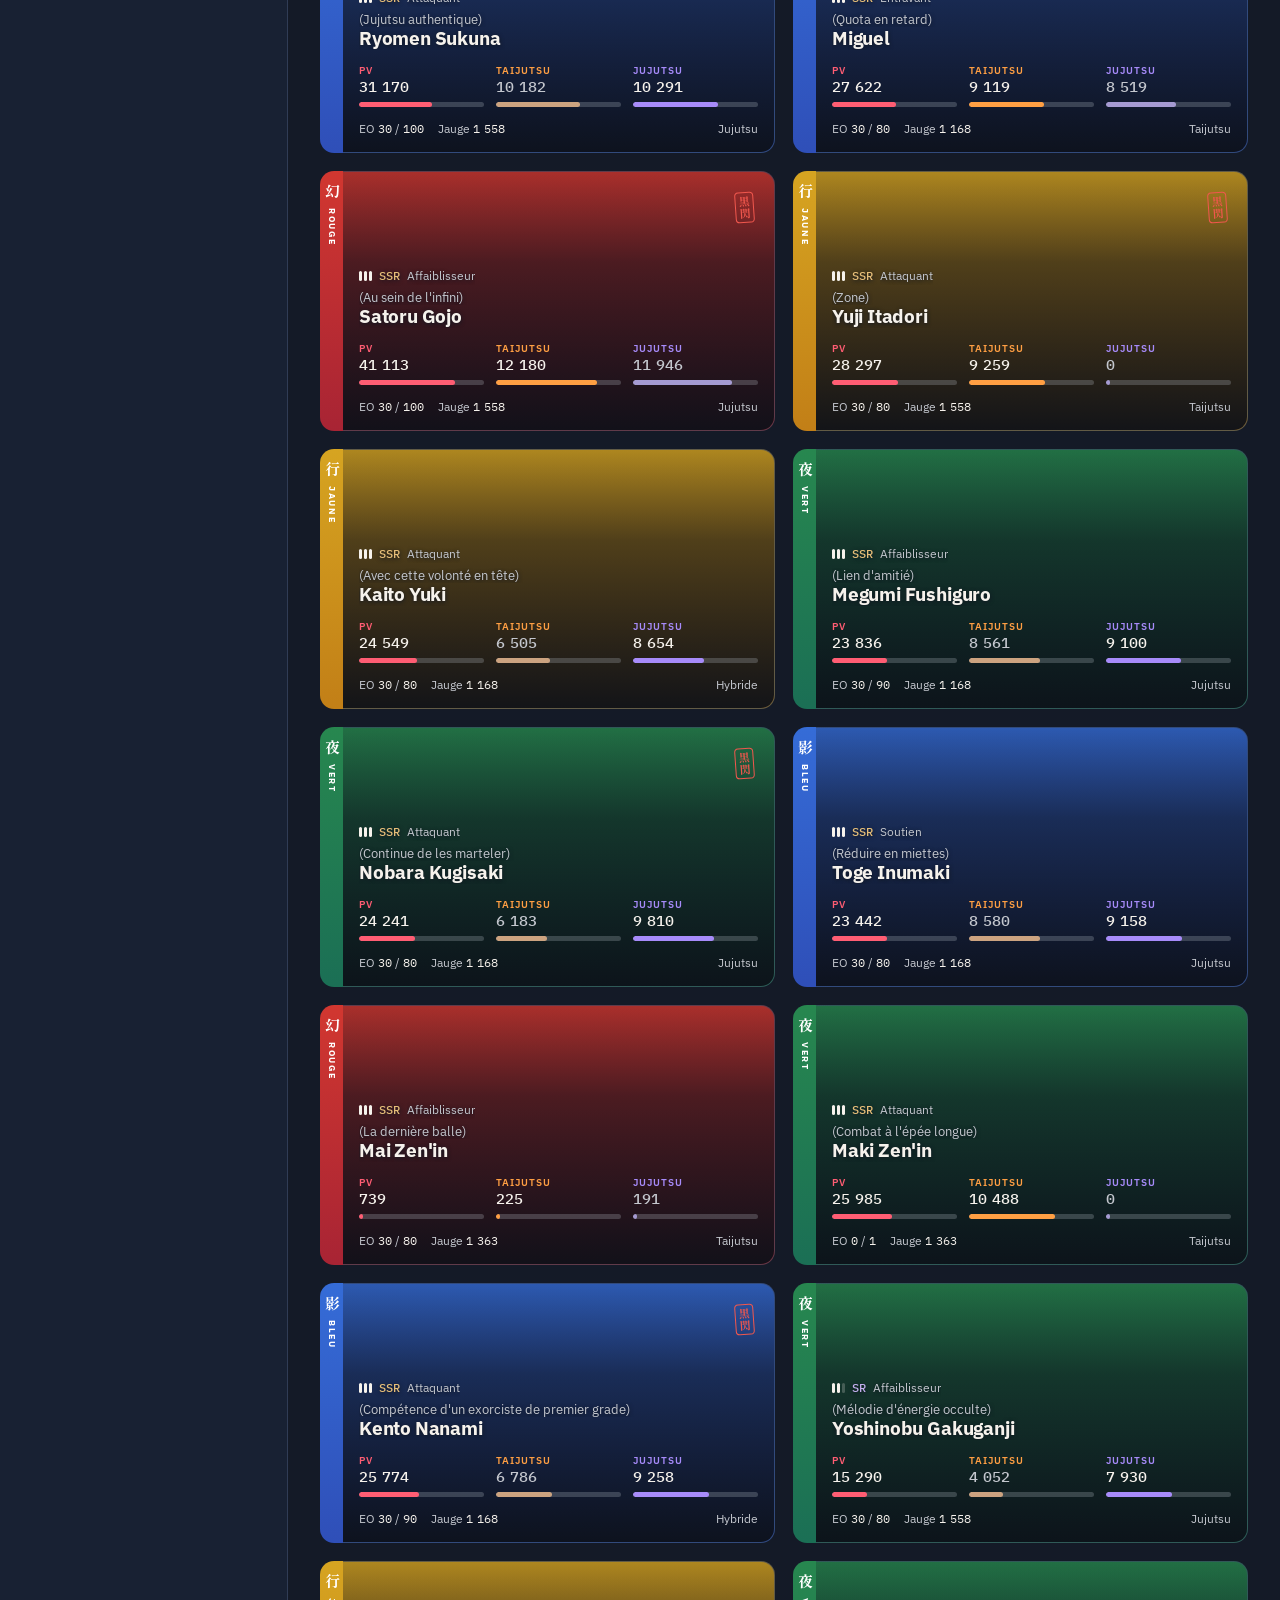
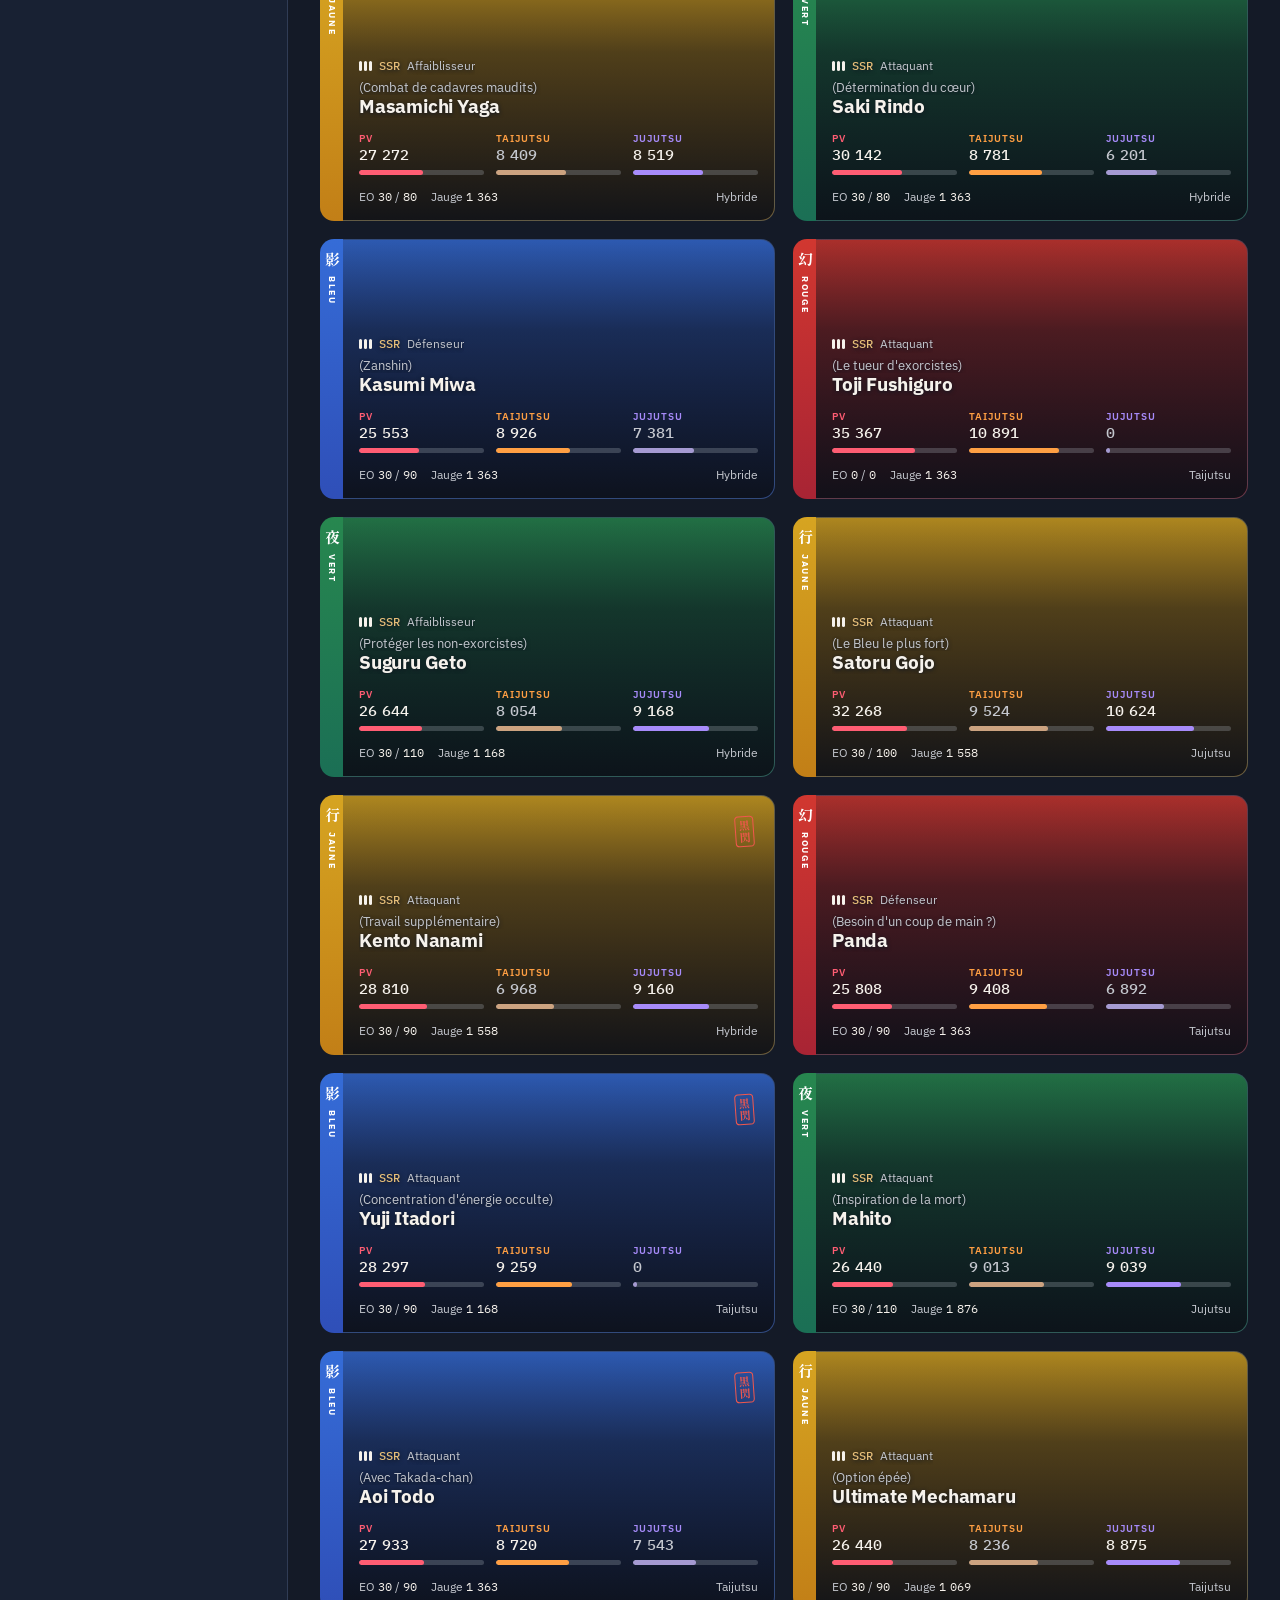
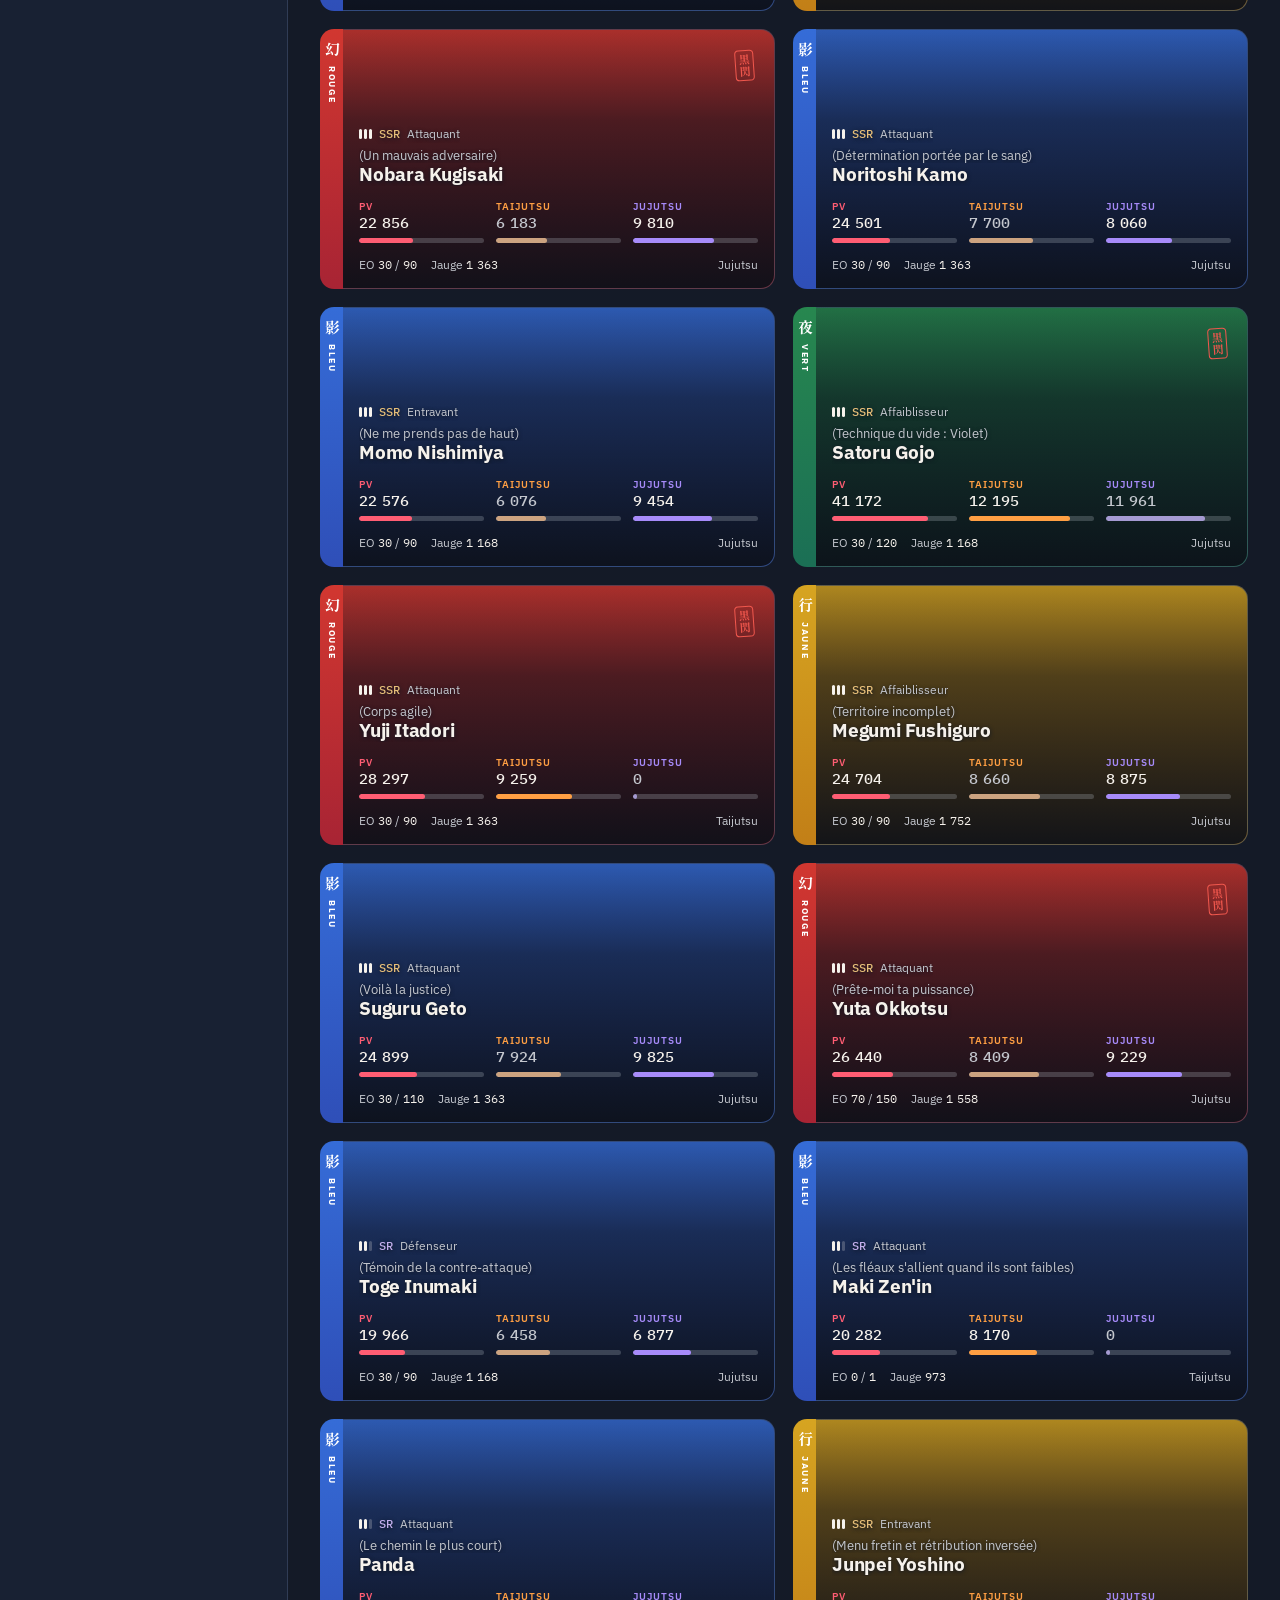
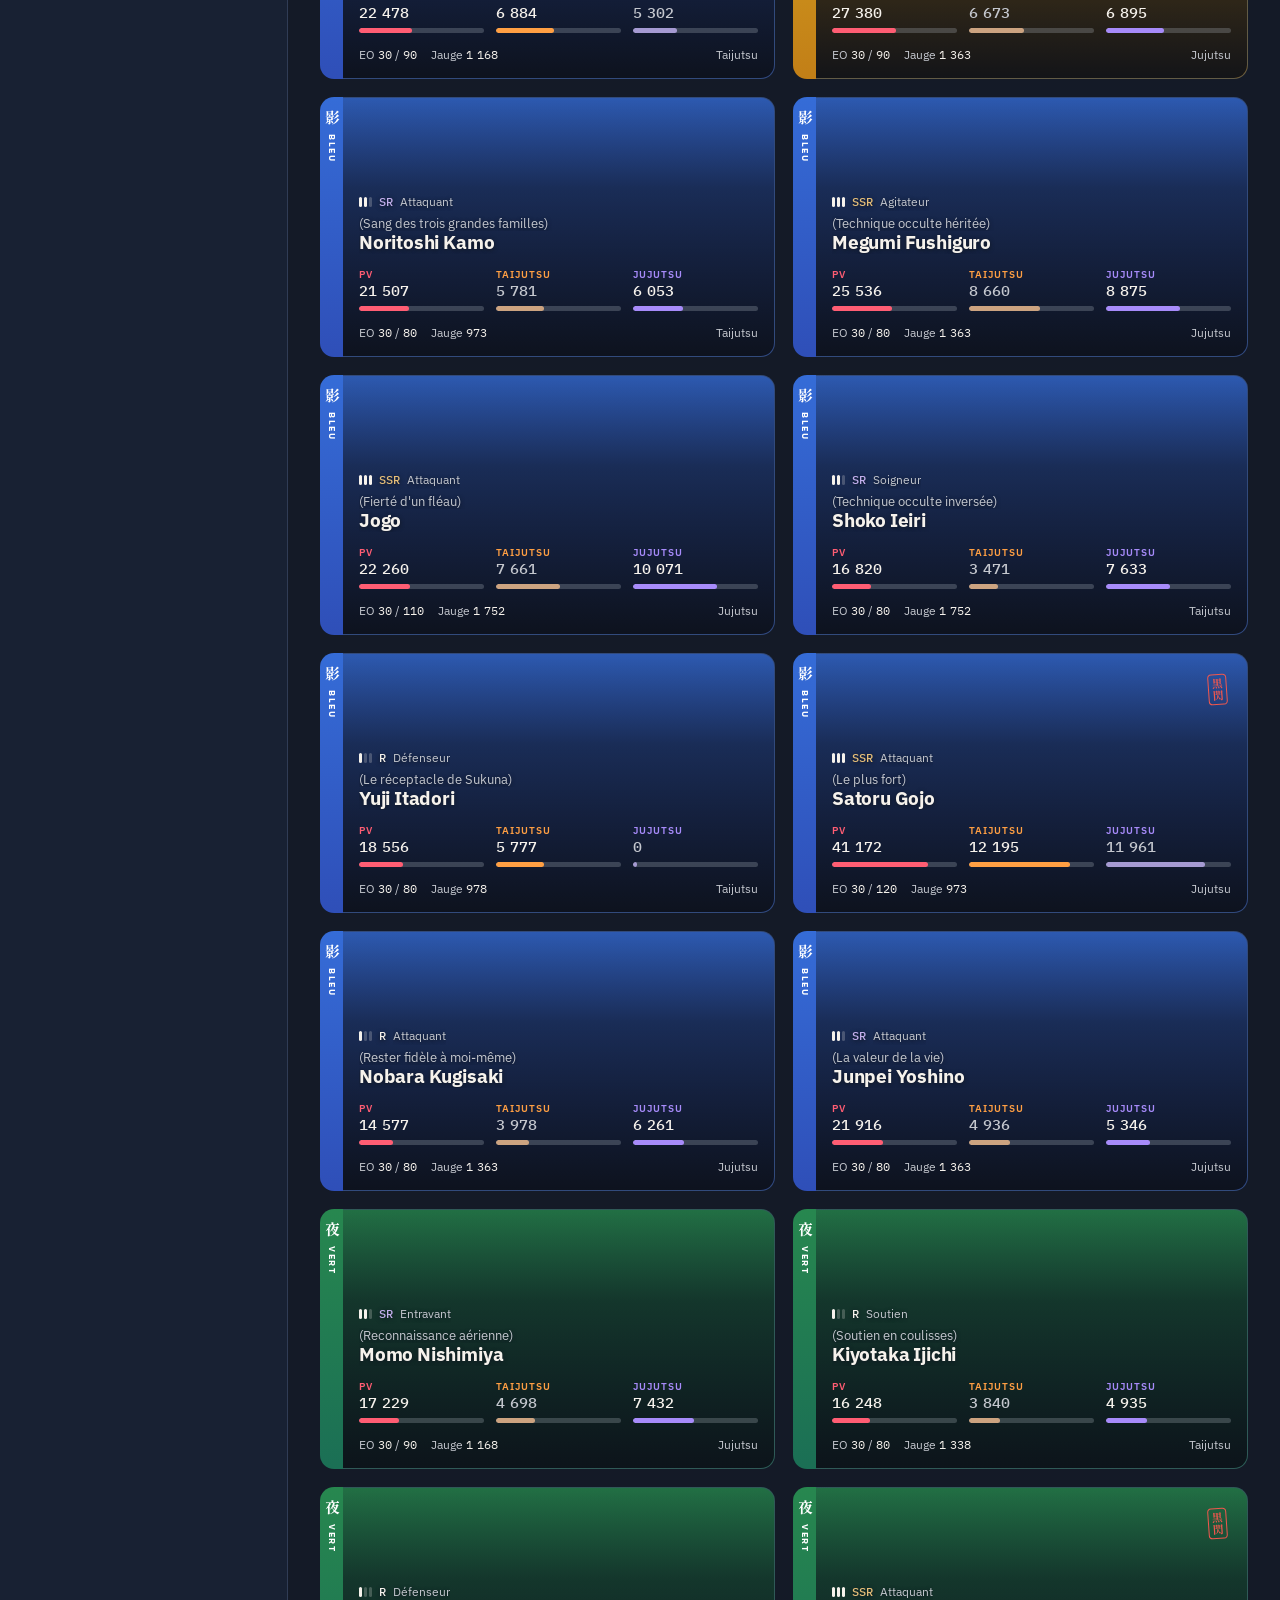
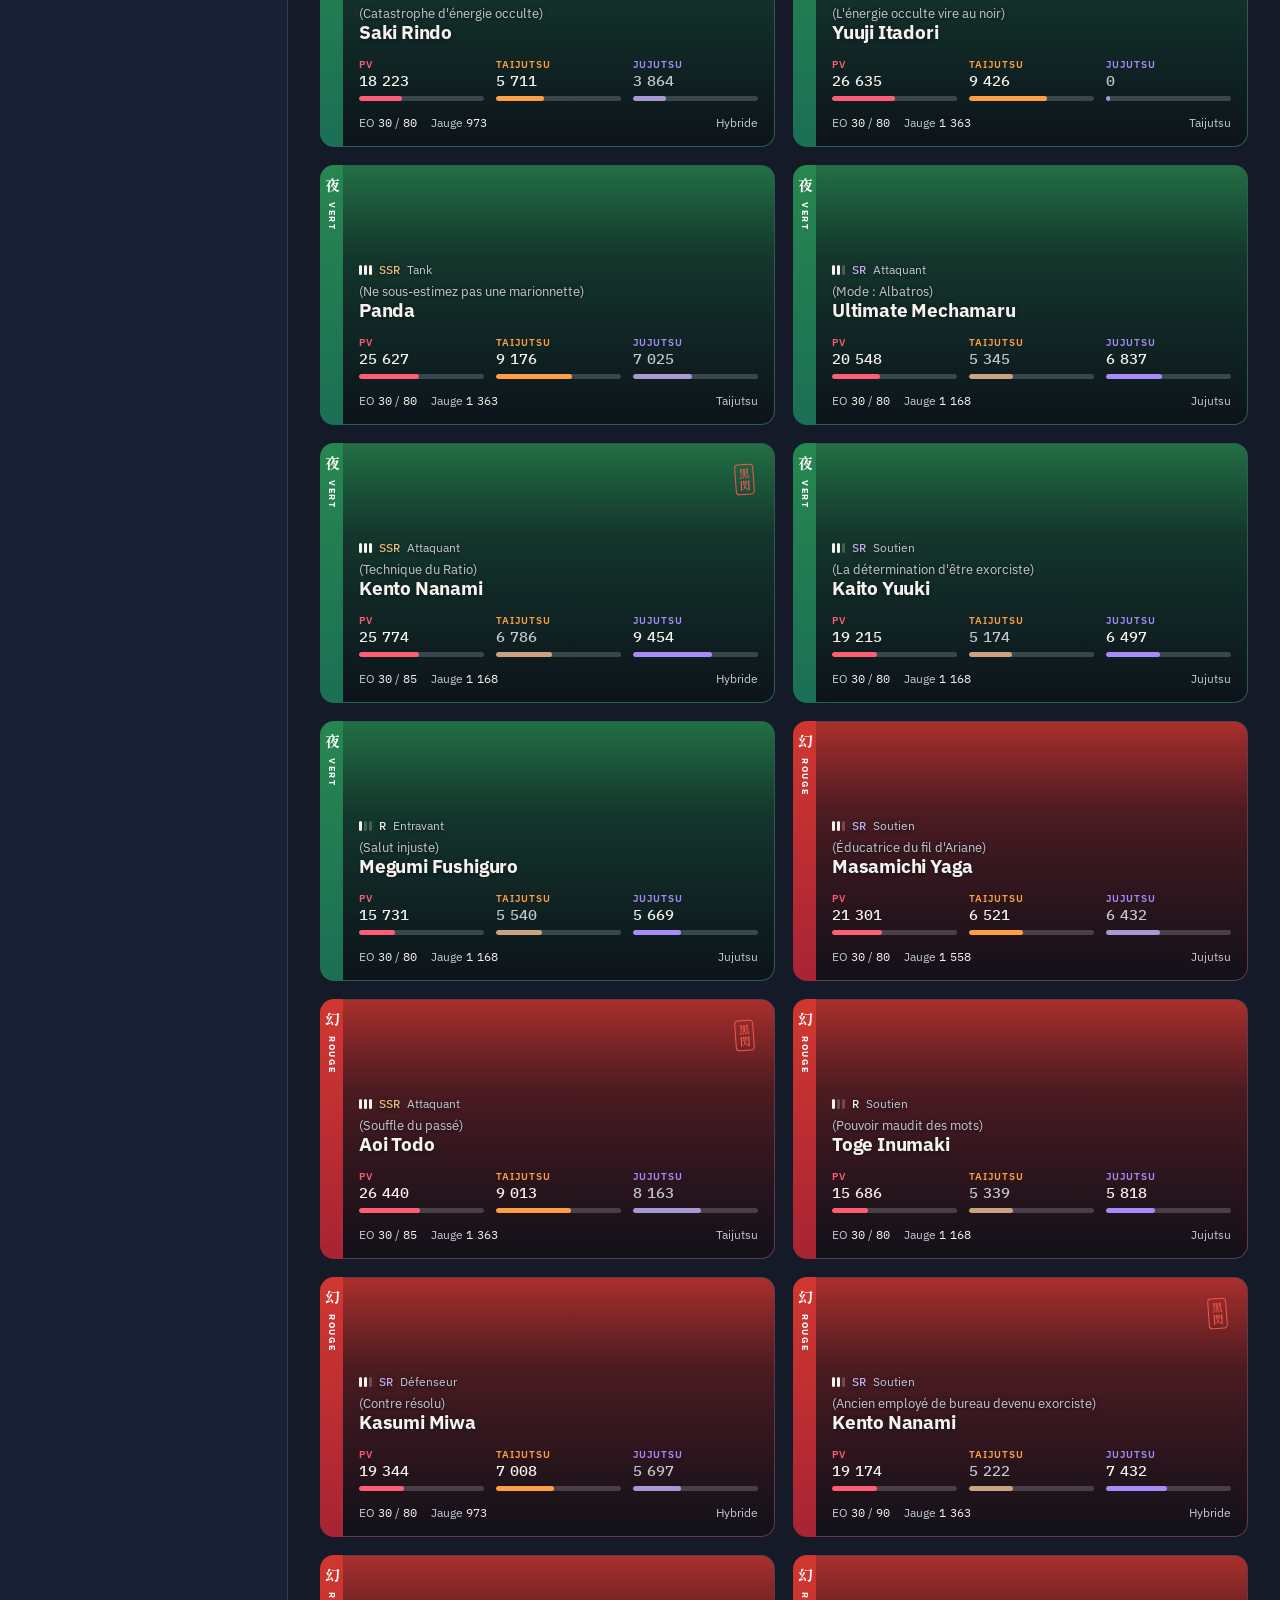
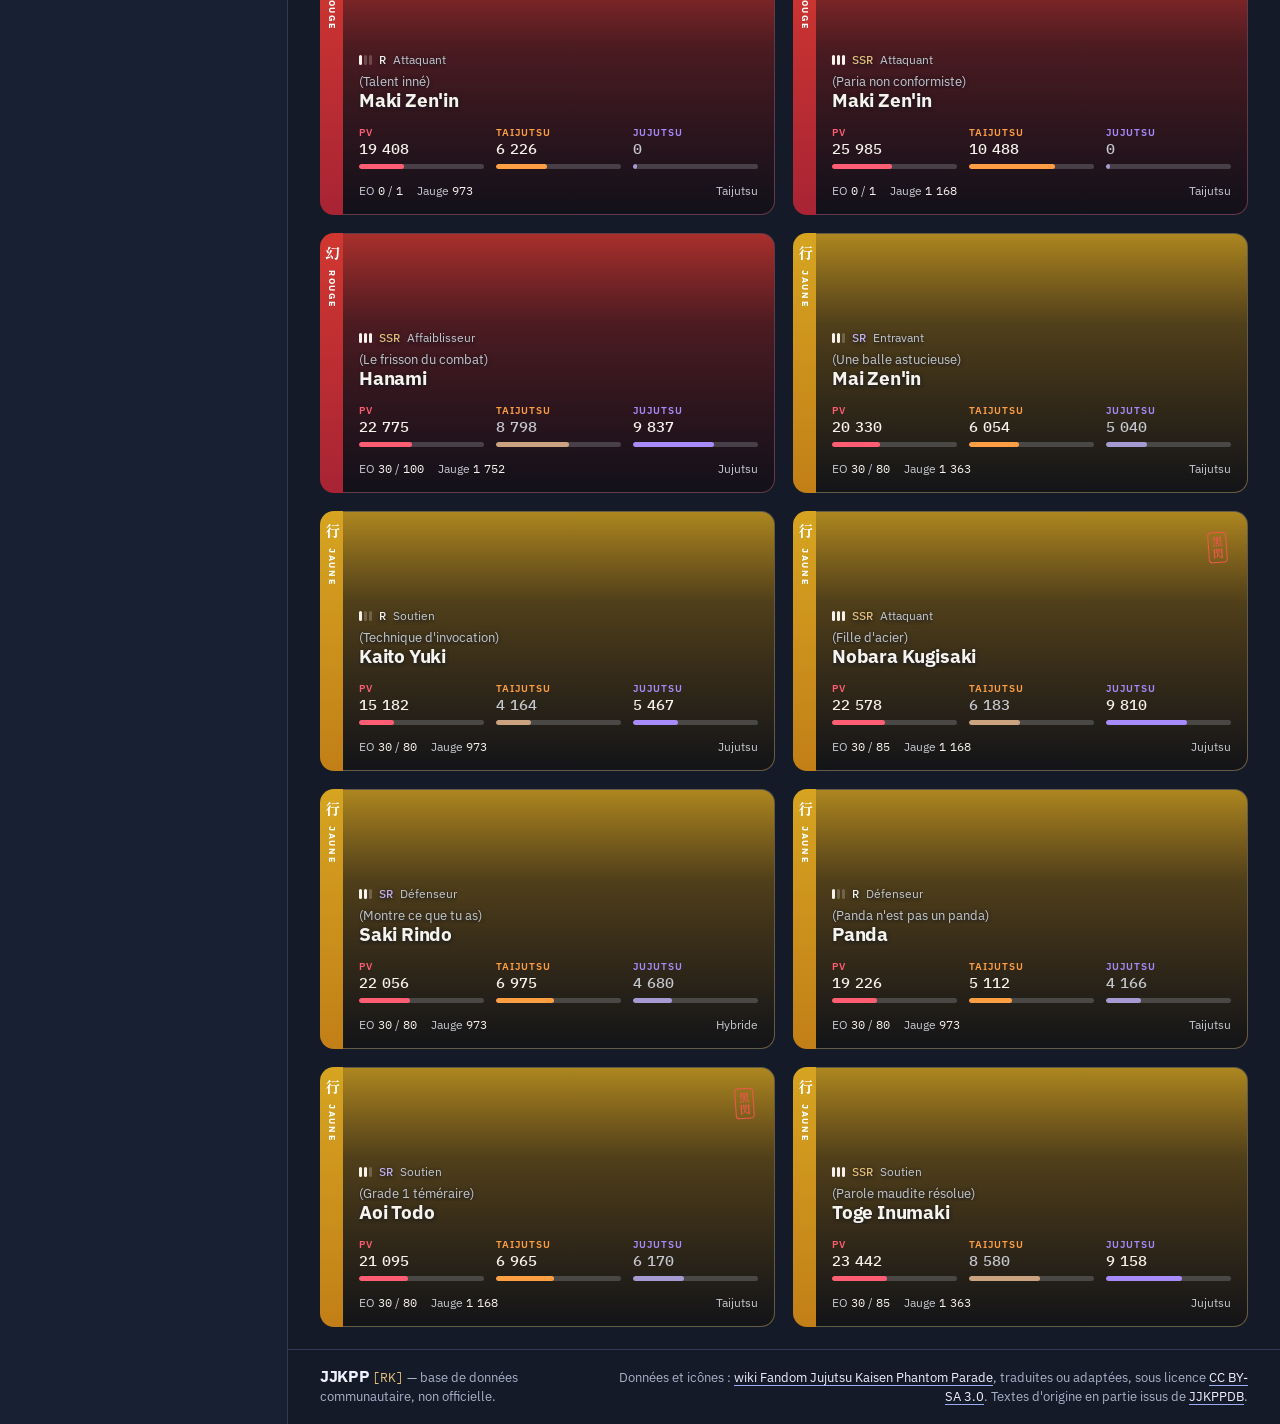
==== commit 2e009bb1: "Redesign website with minimalist style and added colors - Session 5 (6afa14fcaff0fdf19abaa698)" ====
--- a/index.html
+++ b/index.html
@@ -5,7 +5,7 @@
 <meta name="viewport" content="width=device-width, initial-scale=1">
 <title>JJKPP [RK] — Base de données Jujutsu Kaisen Phantom Parade</title>
 <meta name="description" content="Base de données communautaire et non officielle des personnages de Jujutsu Kaisen Phantom Parade, en français : statistiques, kits de compétences niv. 1 et niv. 10.">
-<meta name="theme-color" content="#0d1119">
+<meta name="theme-color" content="#141a27">
 <link rel="preload" href="assets/fonts/ibm-plex-sans-latin.woff2" as="font" type="font/woff2" crossorigin>
 <link rel="stylesheet" href="assets/app.css">
 </head>
--- a/assets/app.css
+++ b/assets/app.css
@@ -10,11 +10,11 @@
 :root,:root[data-theme="dark"]{
   color-scheme:dark;
   /* surfaces : fond, en-tête, cartes, tuiles, boutons de filtre, champ de recherche, survol */
-  --bg:#0d1119;--hd:#0d1119;--sf:#151b28;--tile:#1b2232;--btn:#151b28;--field:#151b28;--sf2:#1b2232;--side:#0f141e;
+  --bg:#141a27;--hd:#1a2234;--sf:#1d273a;--tile:#253149;--btn:#1d273a;--field:#1a2539;--sf2:#253149;--side:#182133;
   /* traits */
-  --ln:#242c3f;--ln2:#323b52;
+  --ln:#303c55;--ln2:#465674;
   /* texte : principal, secondaire, discret, indication du champ, texte sur bouton actif */
-  --ink:#eff1fe;--mu:#8b93a3;--fa:#7c8494;--ph:#a3aab8;--inv:#0a0c10;
+  --ink:#eff1fe;--mu:#a8b2c8;--fa:#96a2bc;--ph:#b1bdd4;--inv:#0a0c10;
   --scrim:rgba(3,4,7,.76);
   /* tampon Rayon Noir (rouge éclairci pour rester lisible sur fond nuit) */
   --rn:#f0574d;
@@ -663,3 +663,34 @@
 .card.illustrated[data-el] .card-art{left:var(--strip-width);width:calc(100% - var(--strip-width))}
 .card.illustrated[data-el] .card-surface::after{left:var(--strip-width)}
 @media(min-width:960px){.card.illustrated[data-el]{--strip-width:22px}}
+
+/* Accents ponctuels sur les surfaces nuit, sans modifier les illustrations. */
+:root{--warm:#e7bf79;--fresh:#8acbb7;--lilac:#c4b0ee}
+.brand-name{color:#dce5ff}
+.brand-rk{color:var(--warm)}
+.topbar{border-bottom-color:#52648a}
+.brand::before{
+  content:"";align-self:center;flex:none;width:7px;height:24px;border-radius:3px;
+  background:linear-gradient(180deg,var(--warm) 0 48%,var(--acc) 48% 100%);
+}
+.fgroup{--group-accent:var(--acc)}
+.fgroup[aria-label="Rareté"]{--group-accent:var(--warm)}
+.fgroup[aria-label="Catégorie"]{--group-accent:var(--fresh)}
+.fgroup[aria-label="Spécialité"]{--group-accent:var(--lilac)}
+.fgroup-head>span:first-child{color:var(--group-accent)}
+.fgroup-head>span:first-child::before{
+  content:"";display:inline-block;width:5px;height:5px;margin-right:8px;
+  border-radius:50%;background:currentColor;vertical-align:middle;
+}
+.fgroup .opt-grid button:not([aria-pressed="true"]){
+  background:color-mix(in srgb,var(--group-accent) 8%,var(--btn));
+  border-color:color-mix(in srgb,var(--group-accent) 32%,var(--ln));
+}
+.fgroup .opt-grid button:hover:not([aria-pressed="true"]){
+  background:color-mix(in srgb,var(--group-accent) 17%,var(--btn));border-color:var(--group-accent);
+}
+.meta:has(.marks.r3) .rar{color:var(--warm)}
+.meta:has(.marks.r2) .rar{color:var(--lilac)}
+.site-footer a{text-decoration-color:var(--acc)}
+.site-footer a:hover{color:var(--acc)}
+.ftable th[aria-sort] button,.ftable th[aria-sort] button .arr{color:var(--warm)}
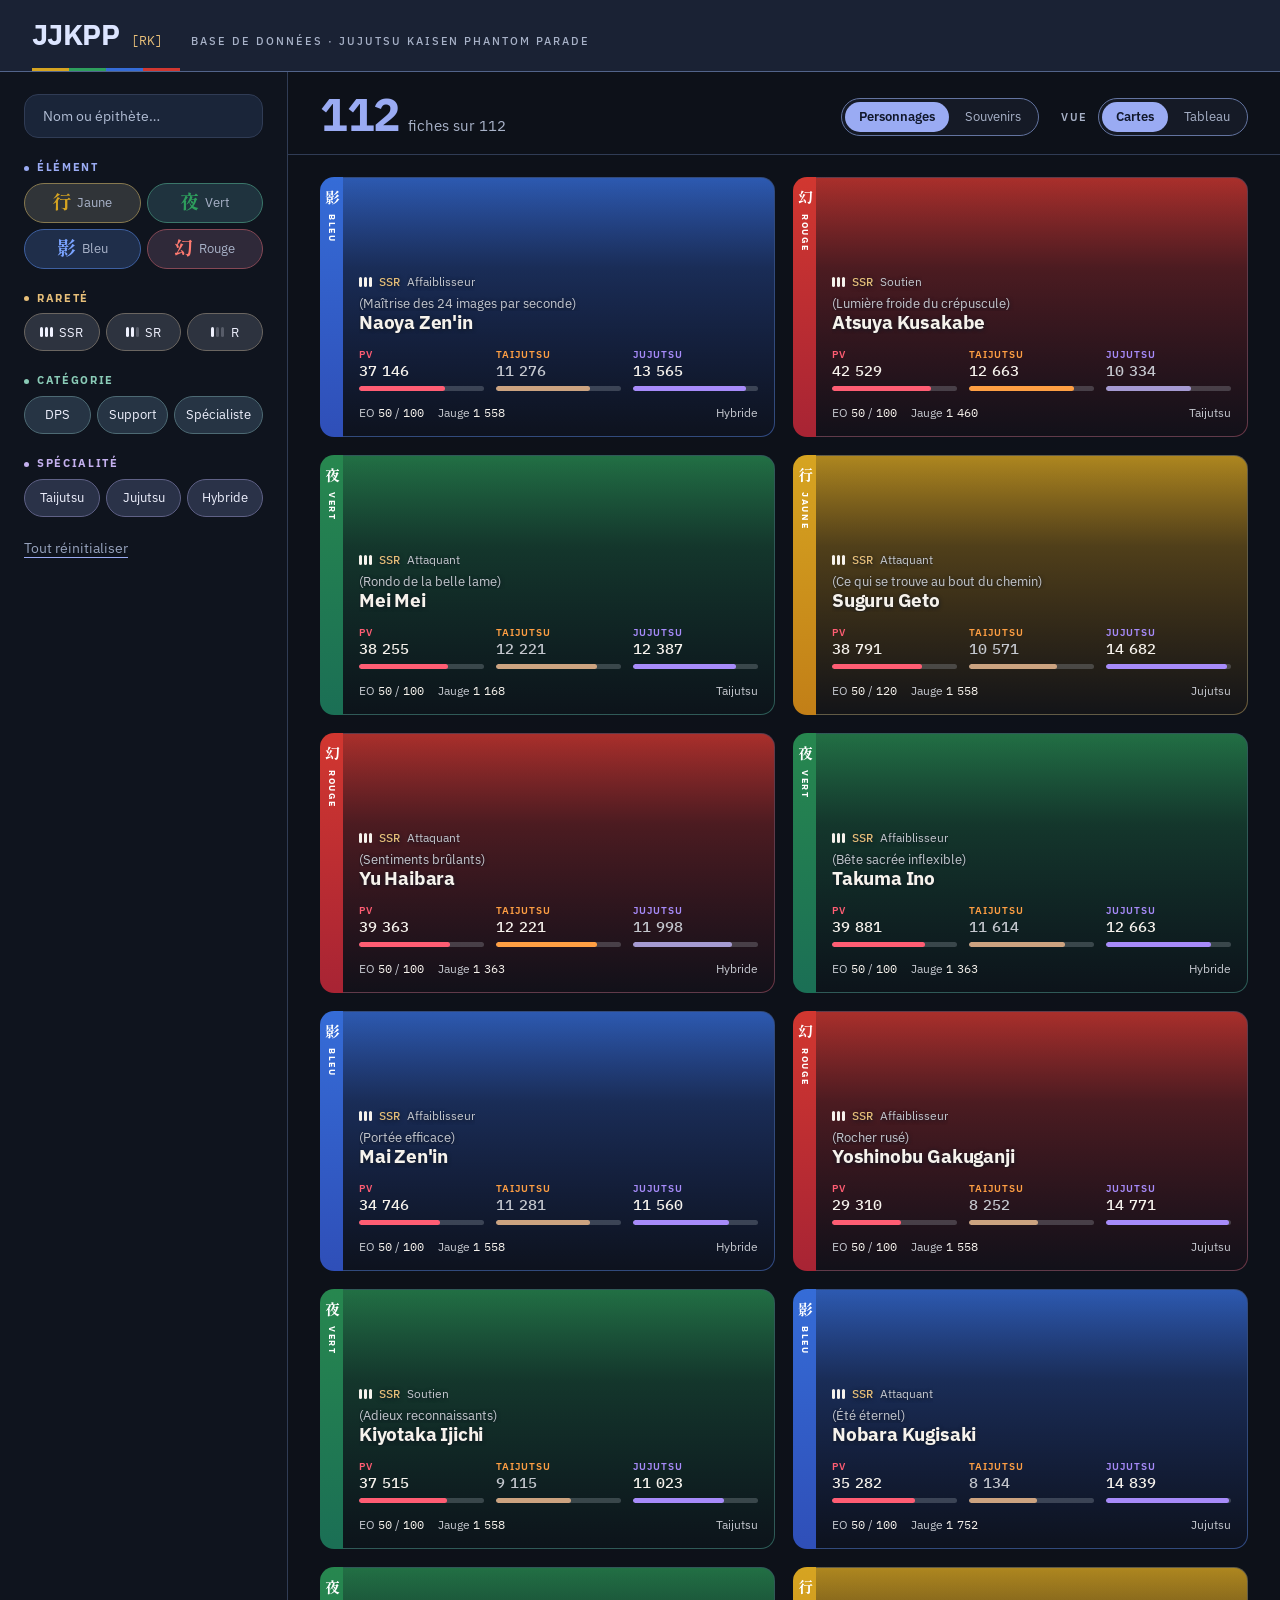
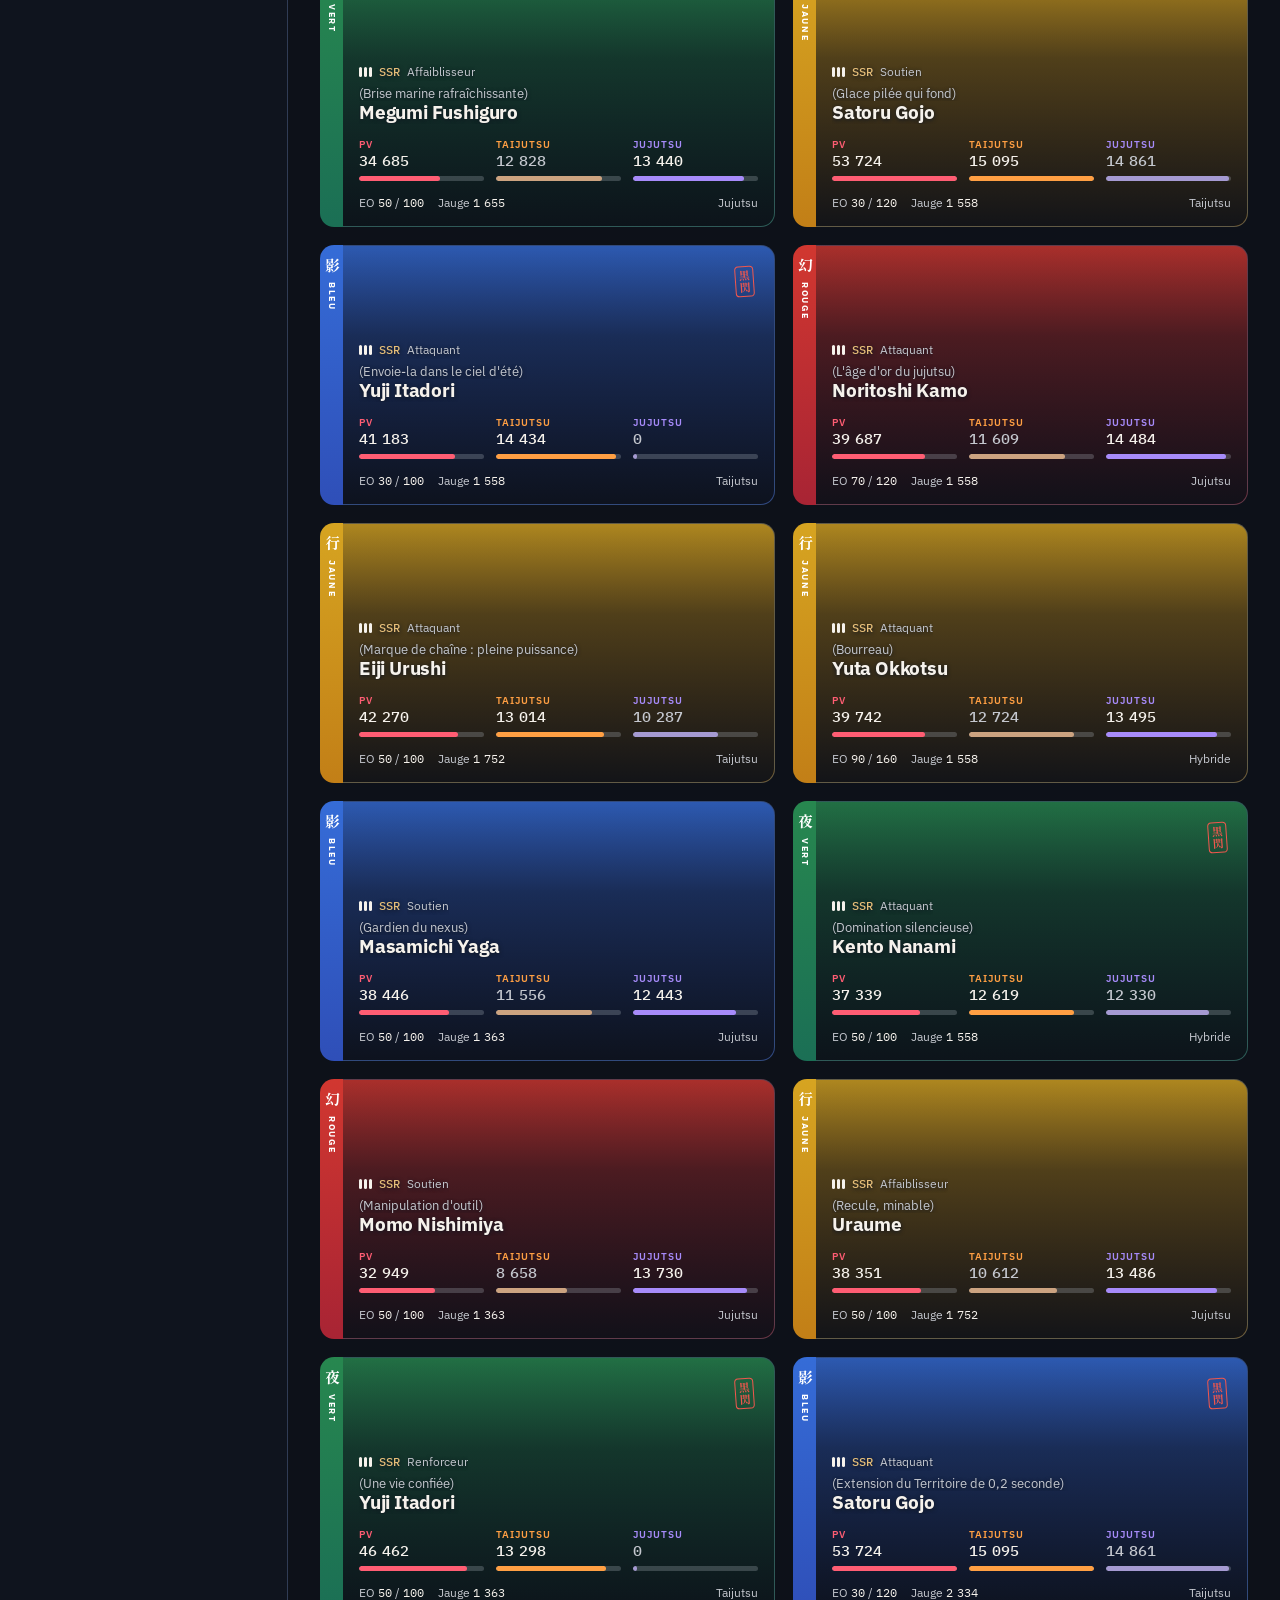
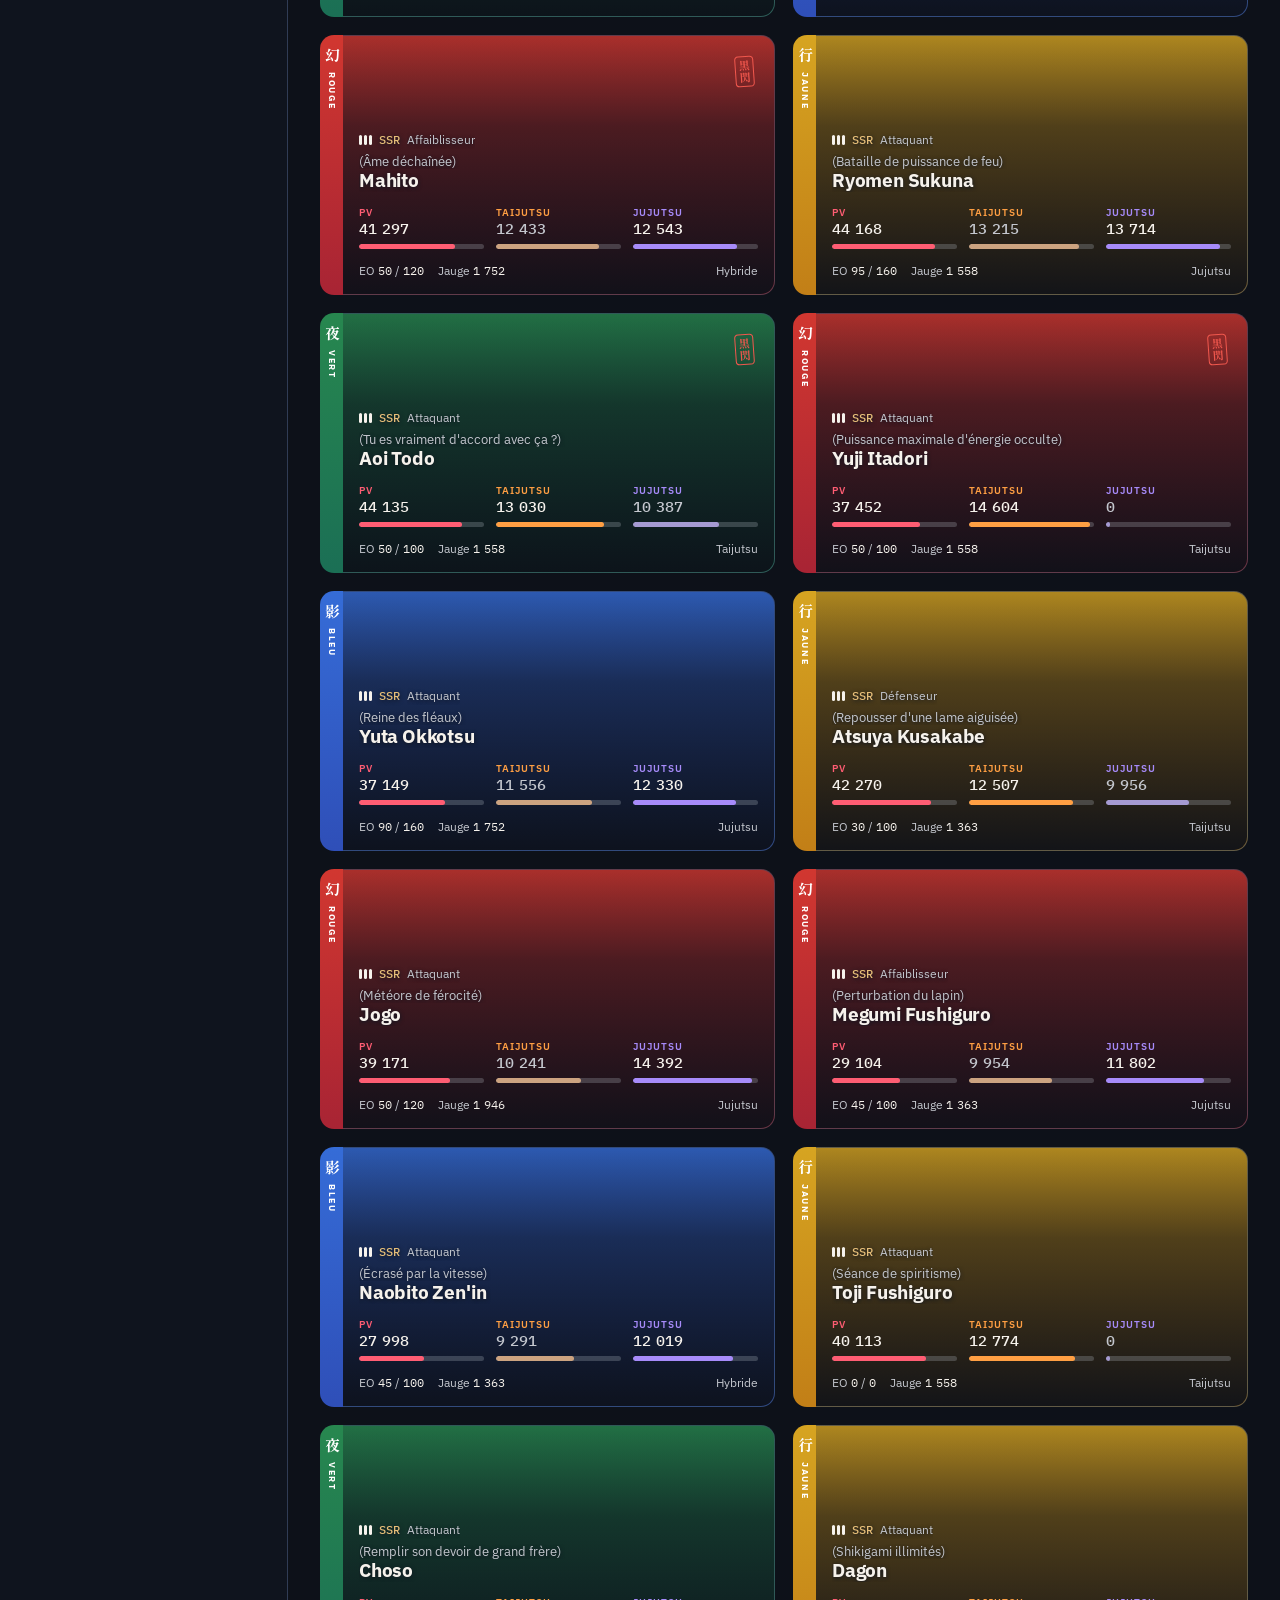
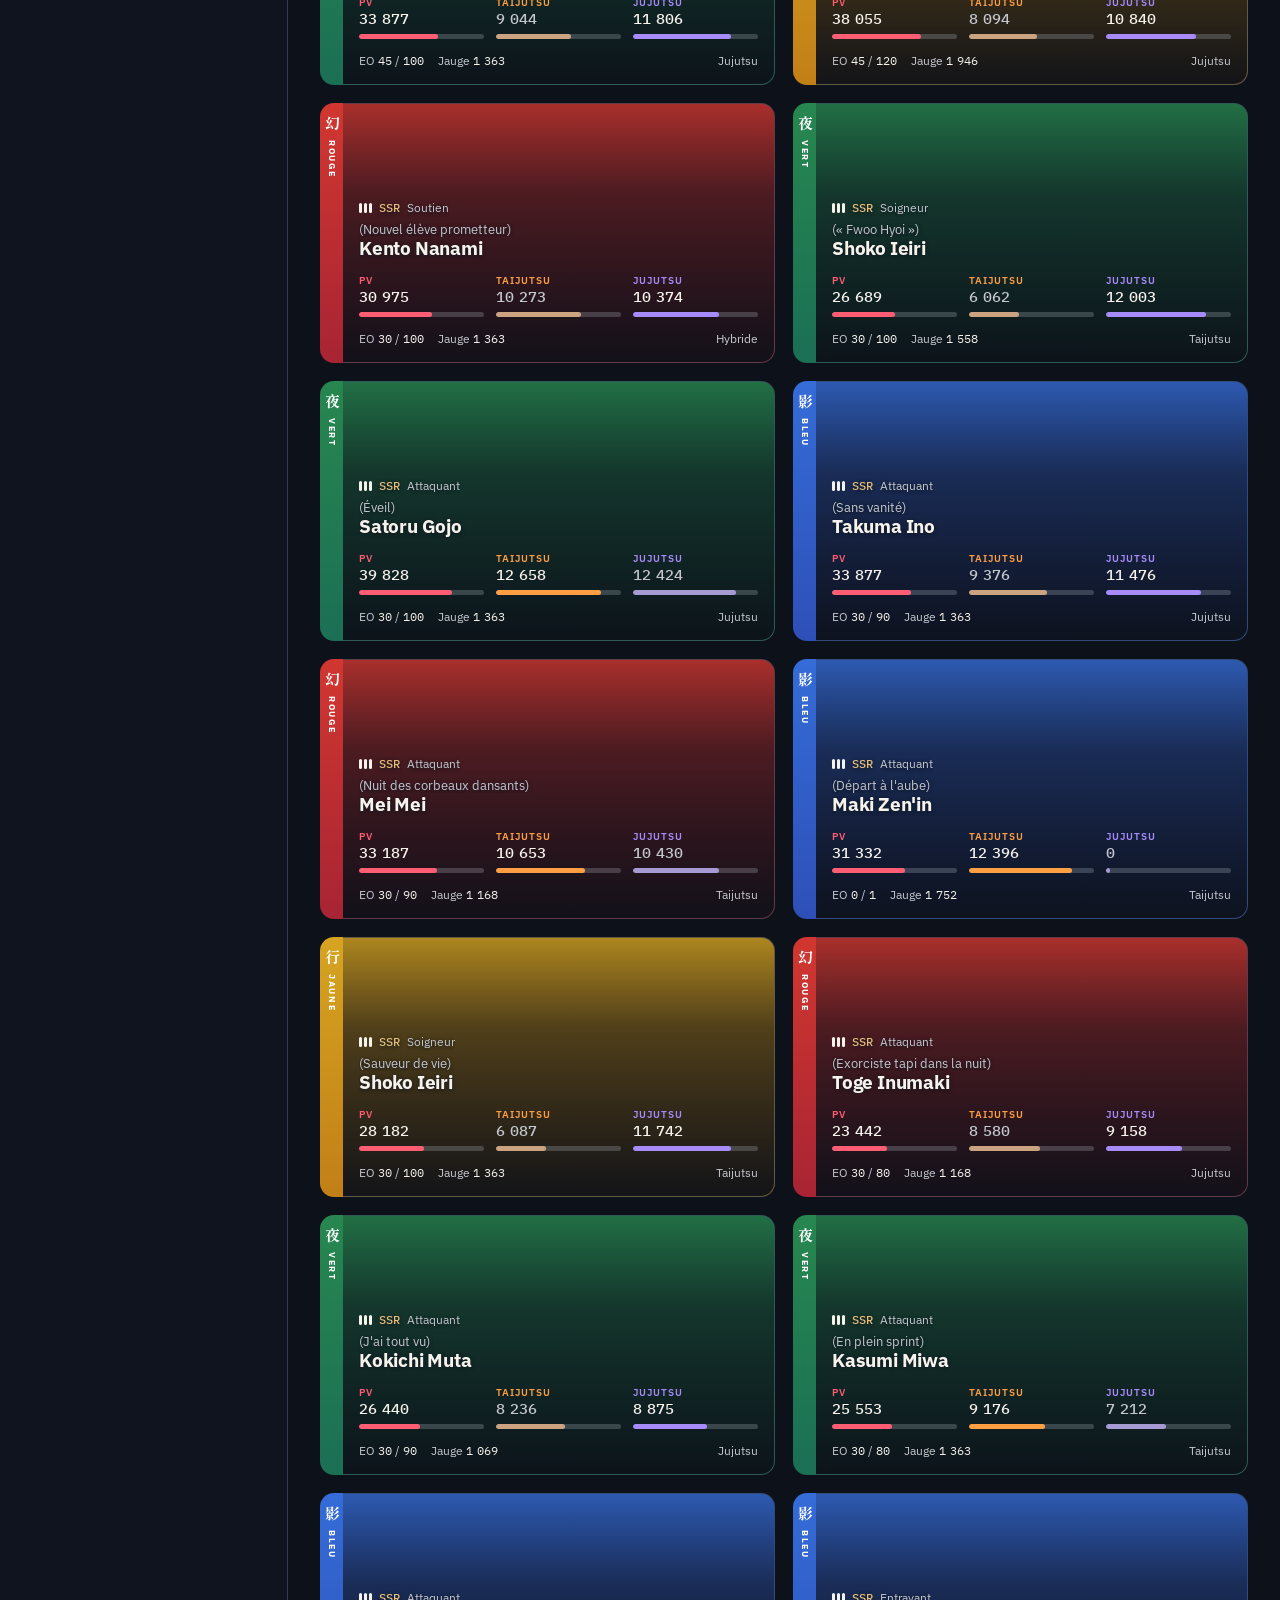
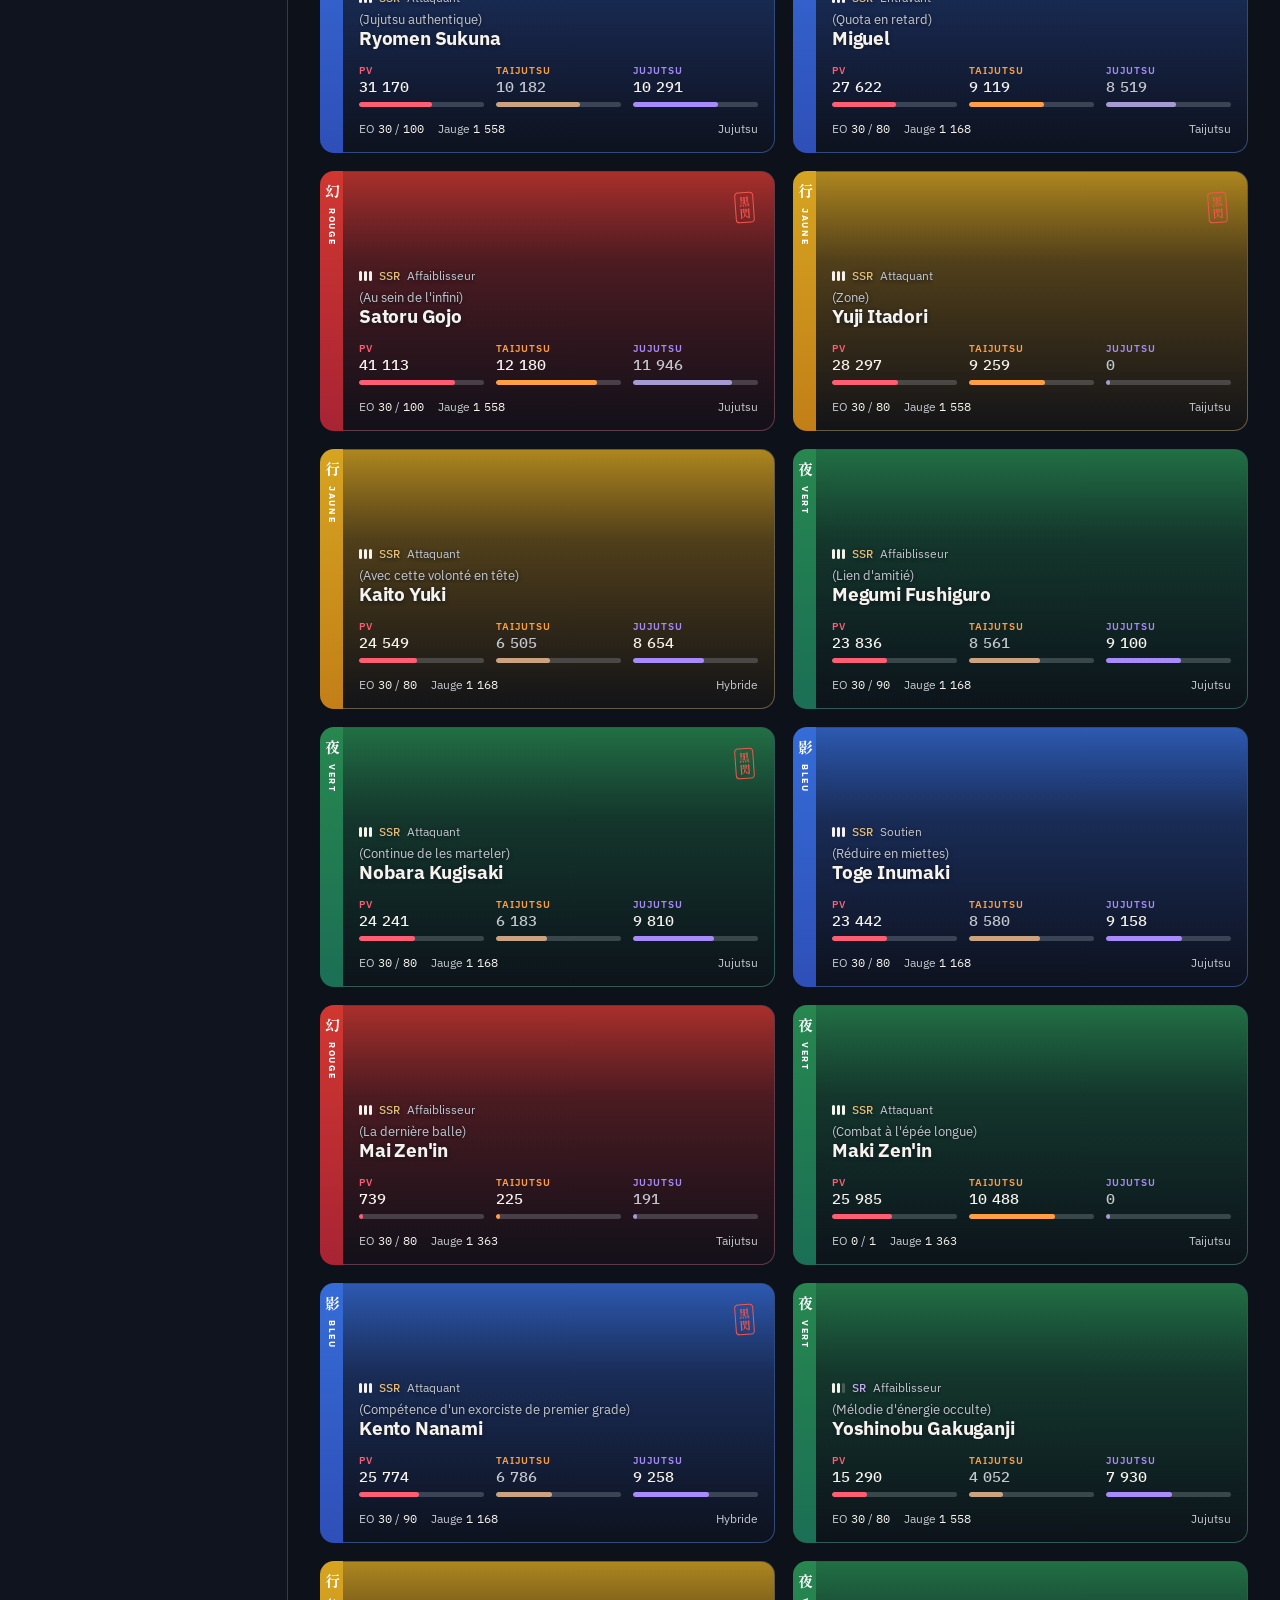
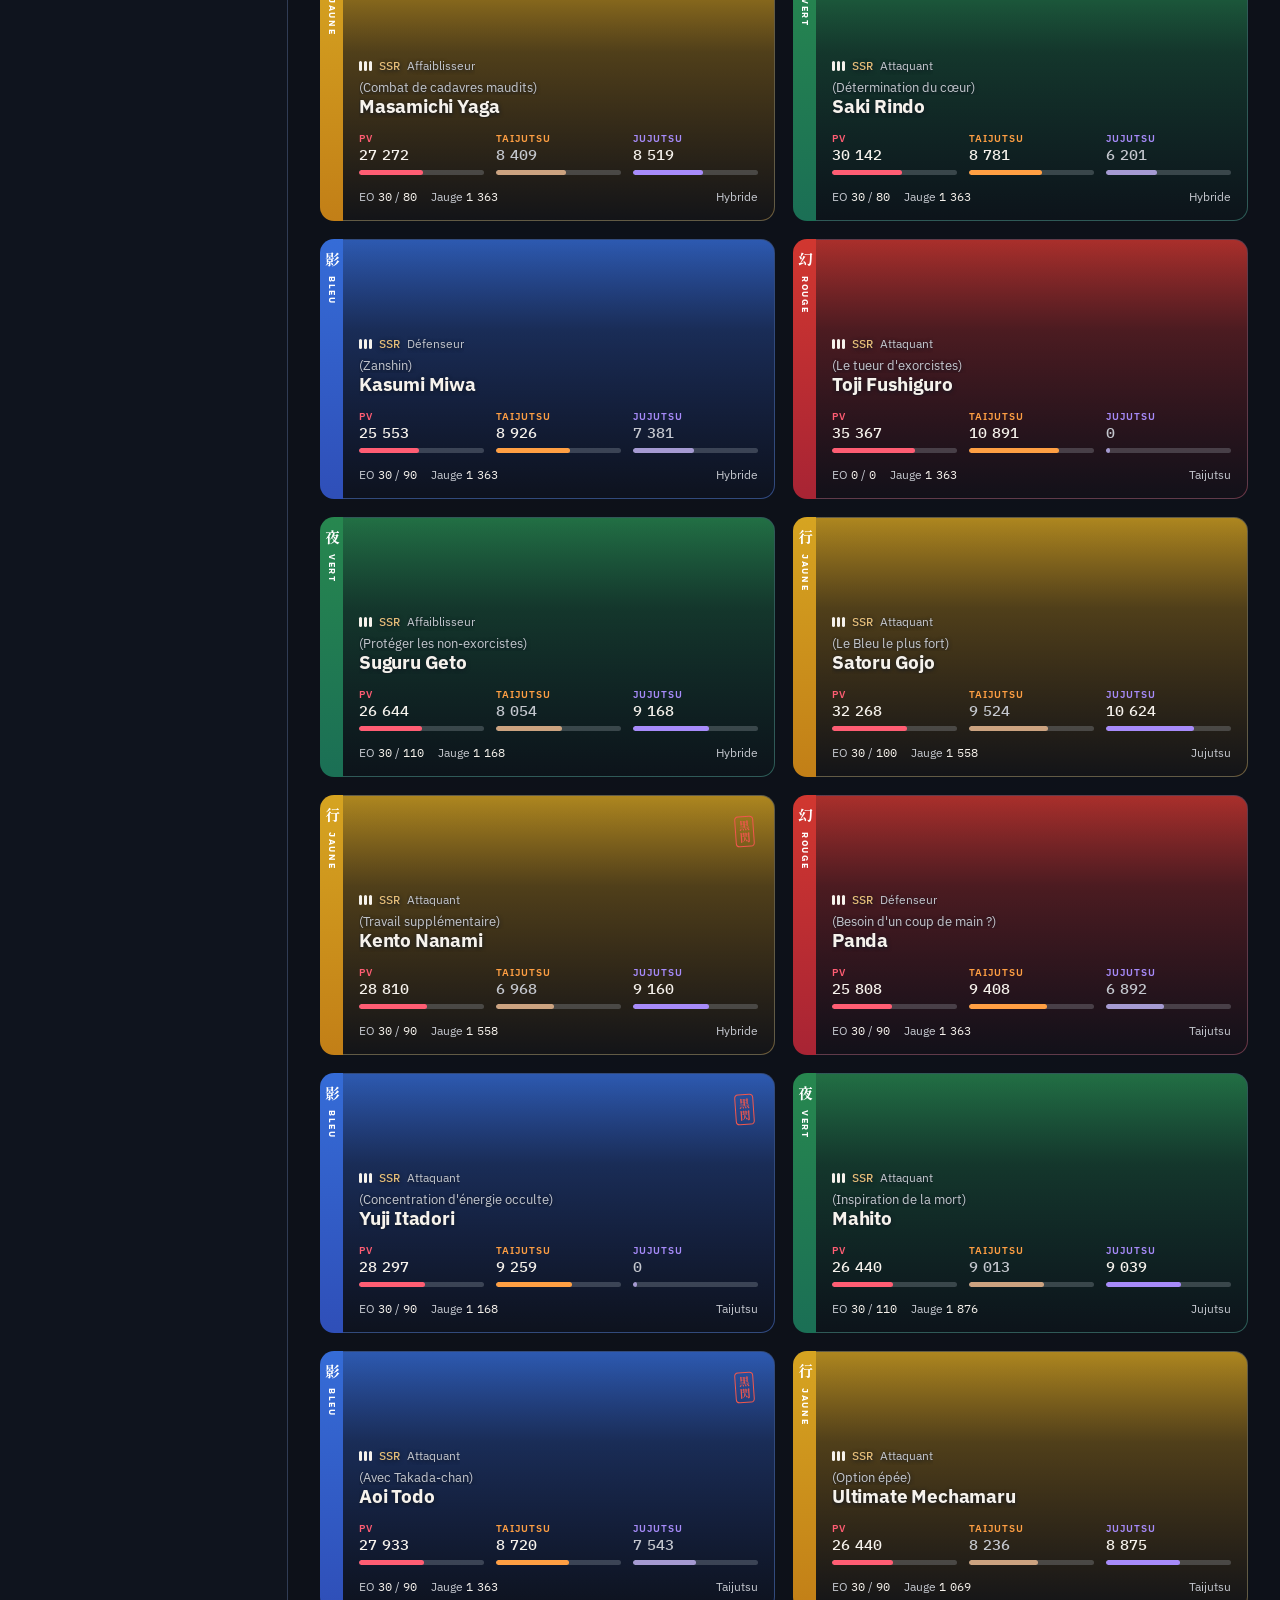
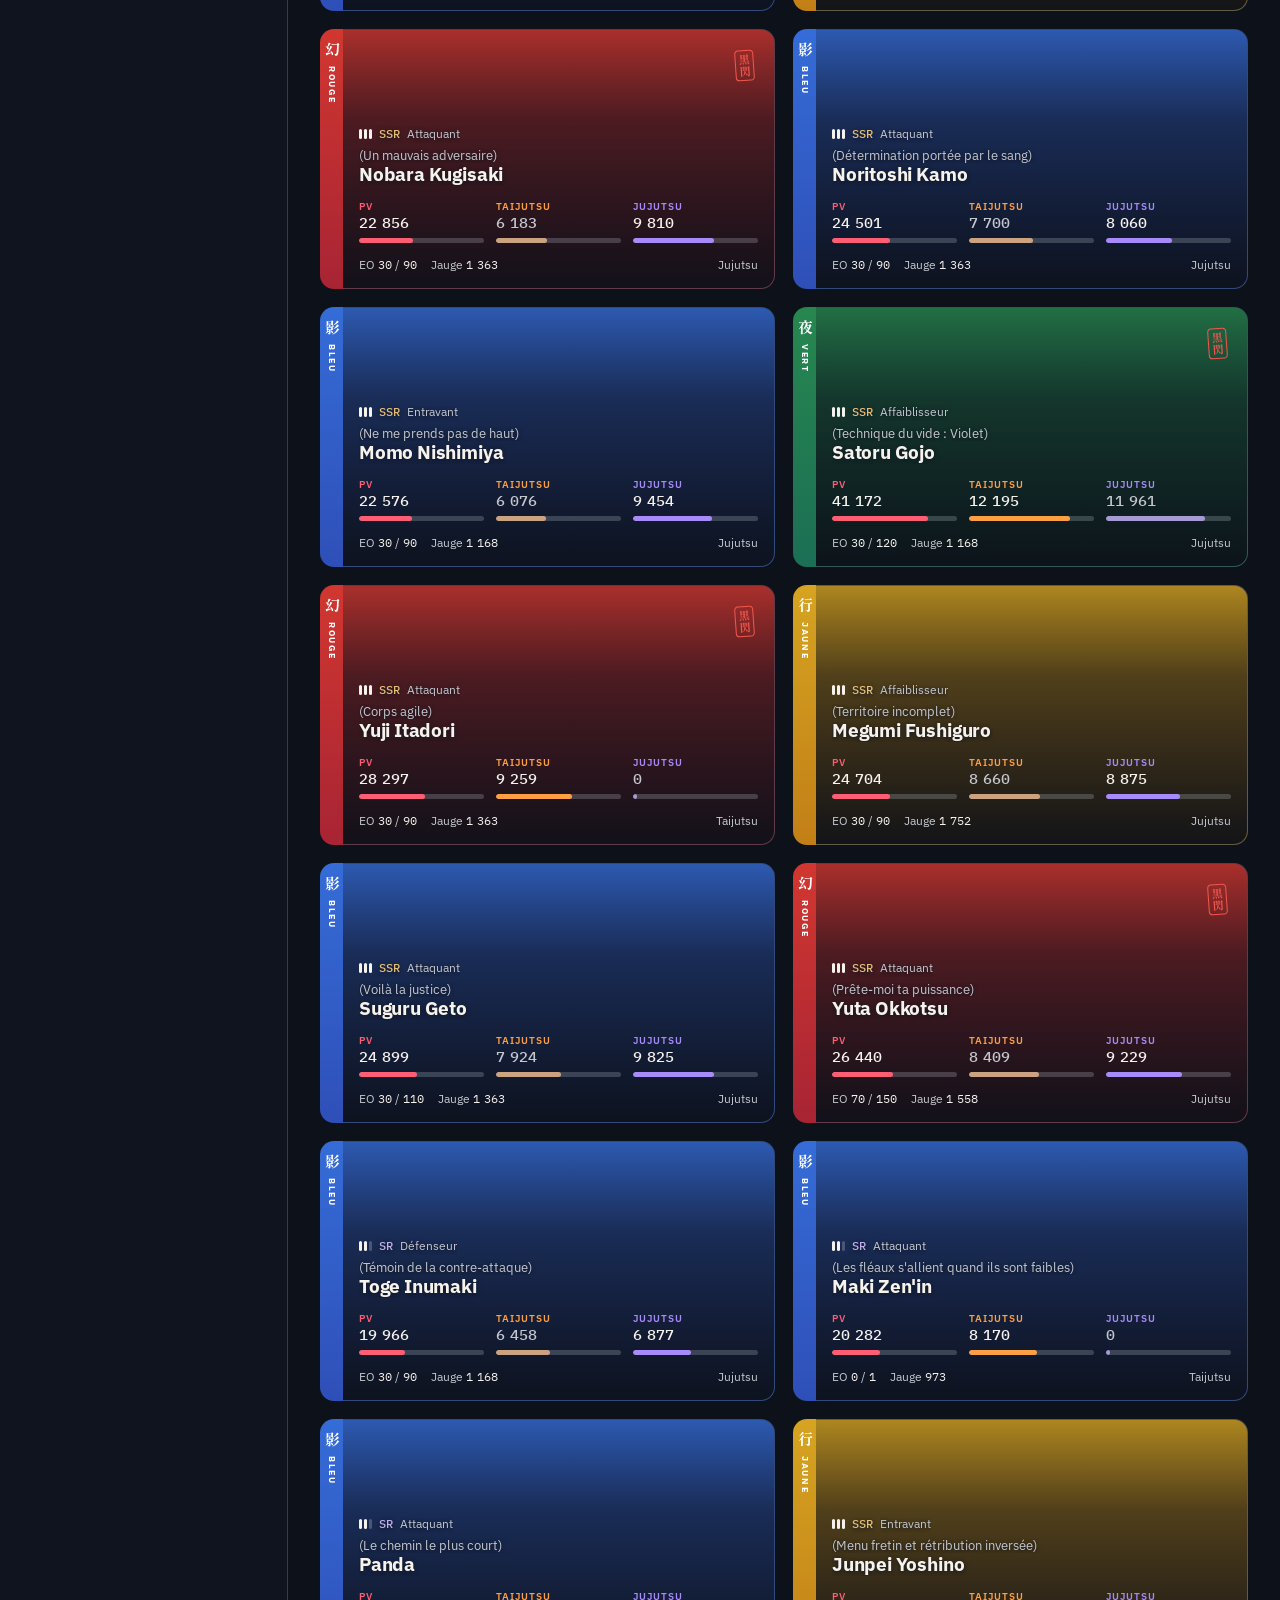
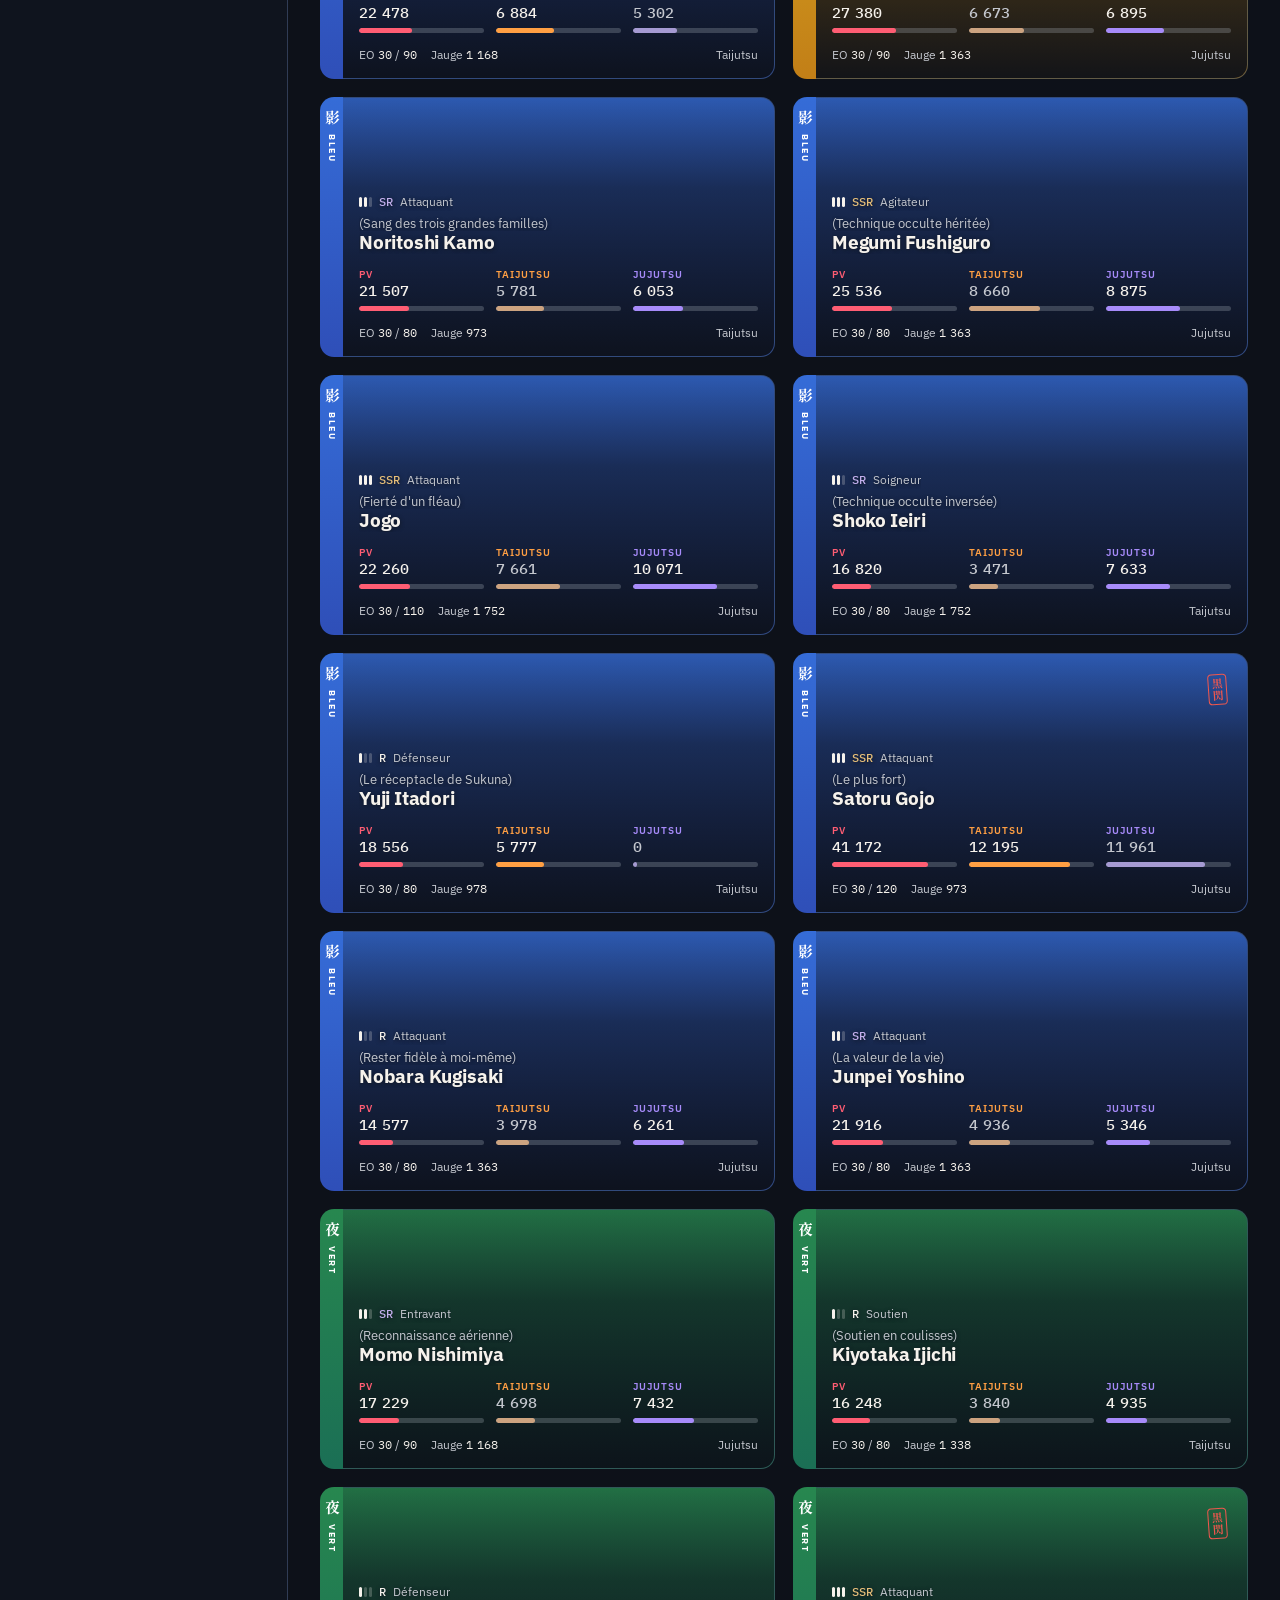
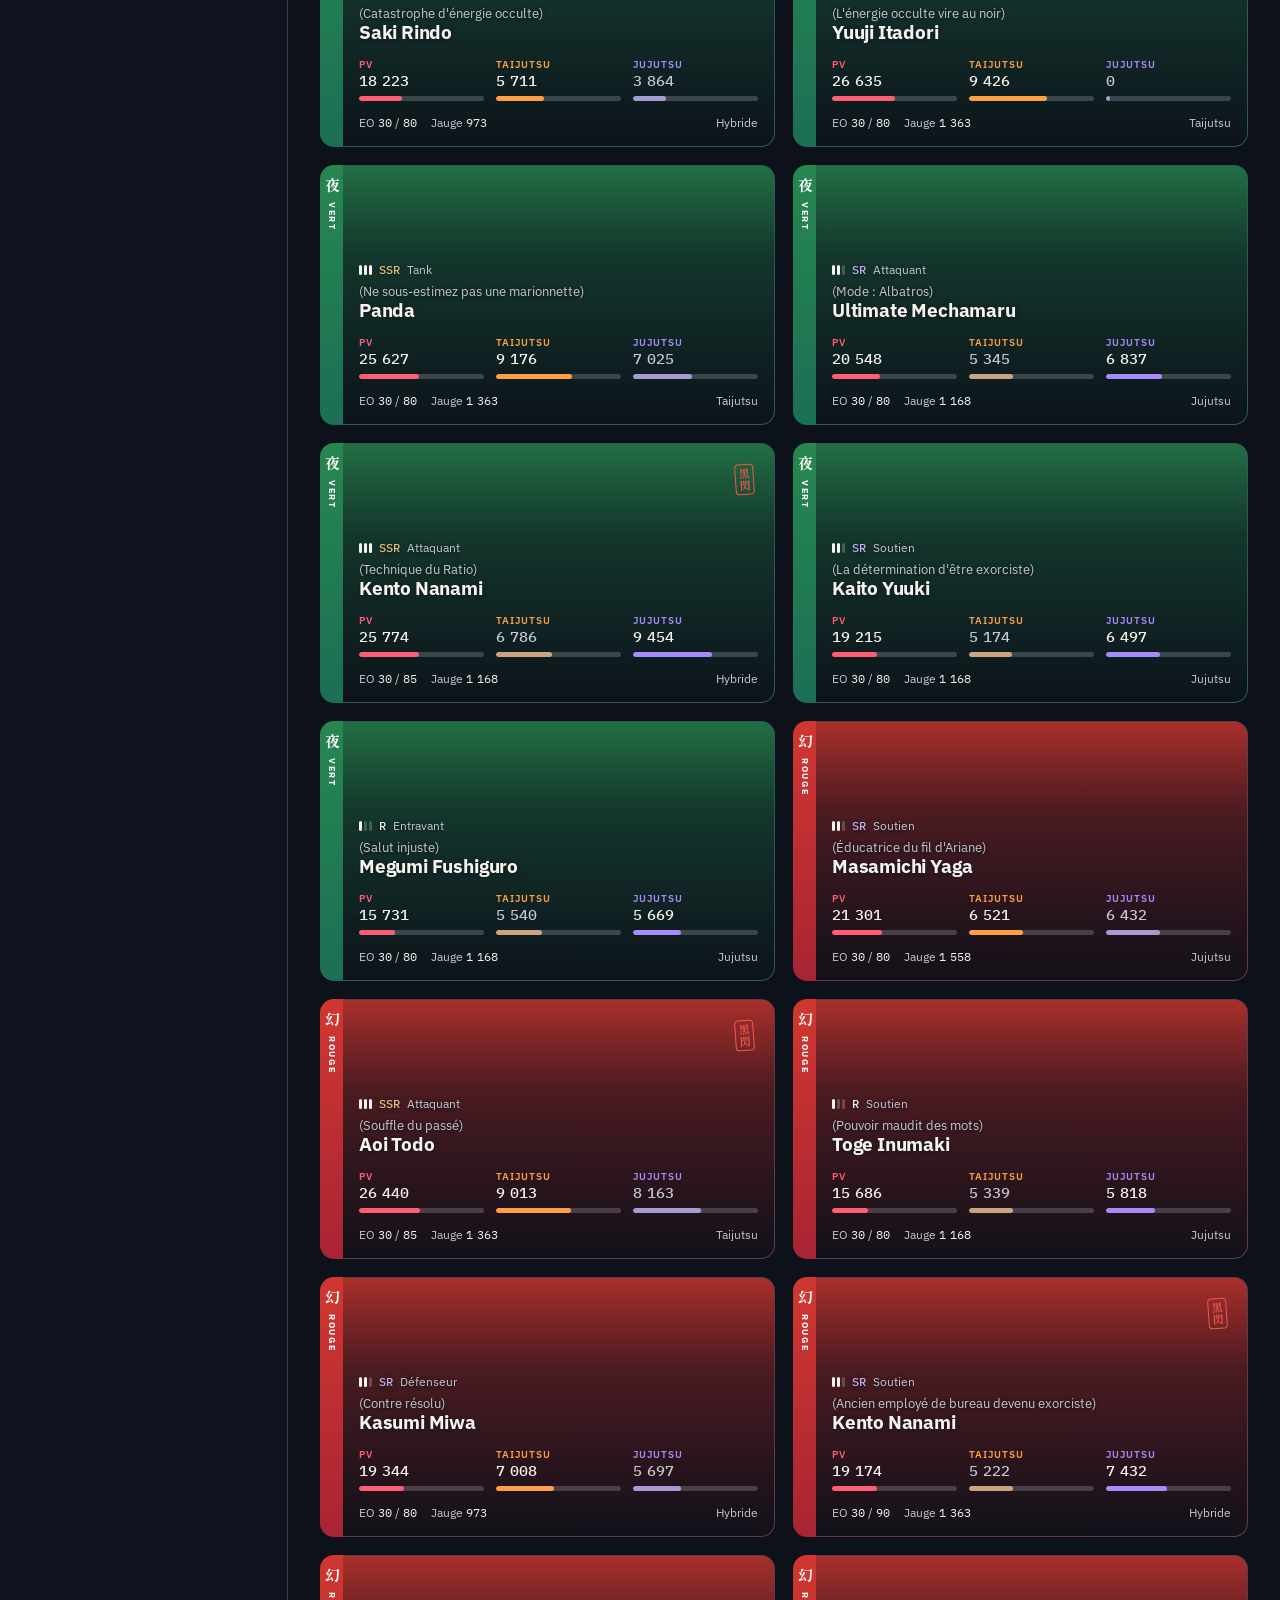
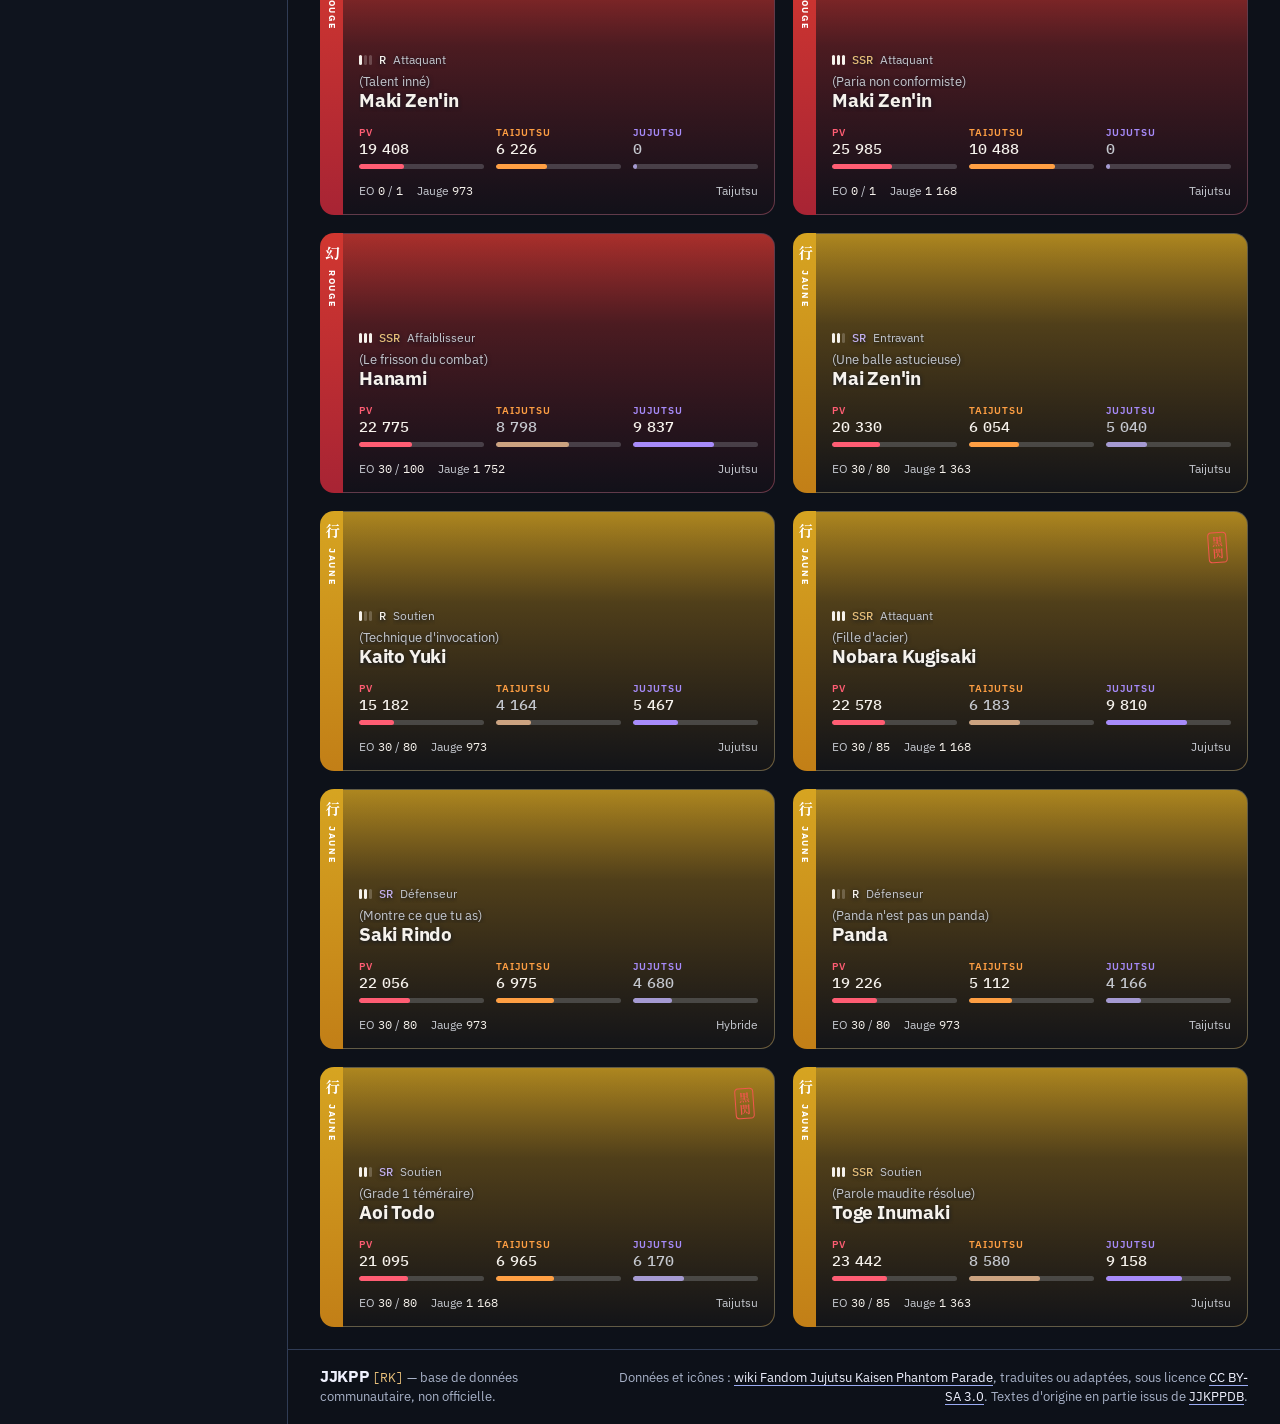
==== commit 0cbe42b3: "Redesign website with minimalist style and added colors - Session 8 (6afa14fcaff0fdf19abaa698)" ====
--- a/index.html
+++ b/index.html
@@ -5,7 +5,7 @@
 <meta name="viewport" content="width=device-width, initial-scale=1">
 <title>JJKPP [RK] — Base de données Jujutsu Kaisen Phantom Parade</title>
 <meta name="description" content="Base de données communautaire et non officielle des personnages de Jujutsu Kaisen Phantom Parade, en français : statistiques, kits de compétences niv. 1 et niv. 10.">
-<meta name="theme-color" content="#141a27">
+<meta name="theme-color" content="#0d1119">
 <link rel="preload" href="assets/fonts/ibm-plex-sans-latin.woff2" as="font" type="font/woff2" crossorigin>
 <link rel="stylesheet" href="assets/app.css">
 </head>
--- a/assets/app.css
+++ b/assets/app.css
@@ -10,7 +10,7 @@
 :root,:root[data-theme="dark"]{
   color-scheme:dark;
   /* surfaces : fond, en-tête, cartes, tuiles, boutons de filtre, champ de recherche, survol */
-  --bg:#141a27;--hd:#1a2234;--sf:#1d273a;--tile:#253149;--btn:#1d273a;--field:#1a2539;--sf2:#253149;--side:#182133;
+  --bg:#0d1119;--hd:#1a2234;--sf:#1d273a;--tile:#253149;--btn:#1d273a;--field:#1a2539;--sf2:#253149;--side:#0f141e;
   /* traits */
   --ln:#303c55;--ln2:#465674;
   /* texte : principal, secondaire, discret, indication du champ, texte sur bouton actif */
@@ -668,10 +668,17 @@
 :root{--warm:#e7bf79;--fresh:#8acbb7;--lilac:#c4b0ee}
 .brand-name{color:#dce5ff}
 .brand-rk{color:var(--warm)}
-.topbar{border-bottom-color:#52648a}
-.brand::before{
-  content:"";align-self:center;flex:none;width:7px;height:24px;border-radius:3px;
-  background:linear-gradient(180deg,var(--warm) 0 48%,var(--acc) 48% 100%);
+/* Les quatre éléments soulignent le logo, sur la ligne de l’en-tête. */
+.topbar{
+  border-bottom-color:#52648a;
+  background-image:linear-gradient(90deg,
+    var(--c-jaune) 0 25%,var(--c-vert) 25% 50%,
+    var(--c-bleu) 50% 75%,var(--c-rouge) 75% 100%);
+  background-repeat:no-repeat;background-size:122px 3px;
+  background-position:16px bottom;
+}
+@media(min-width:960px){
+  .topbar{background-size:148px 3px;background-position:32px bottom}
 }
 .fgroup{--group-accent:var(--acc)}
 .fgroup[aria-label="Rareté"]{--group-accent:var(--warm)}
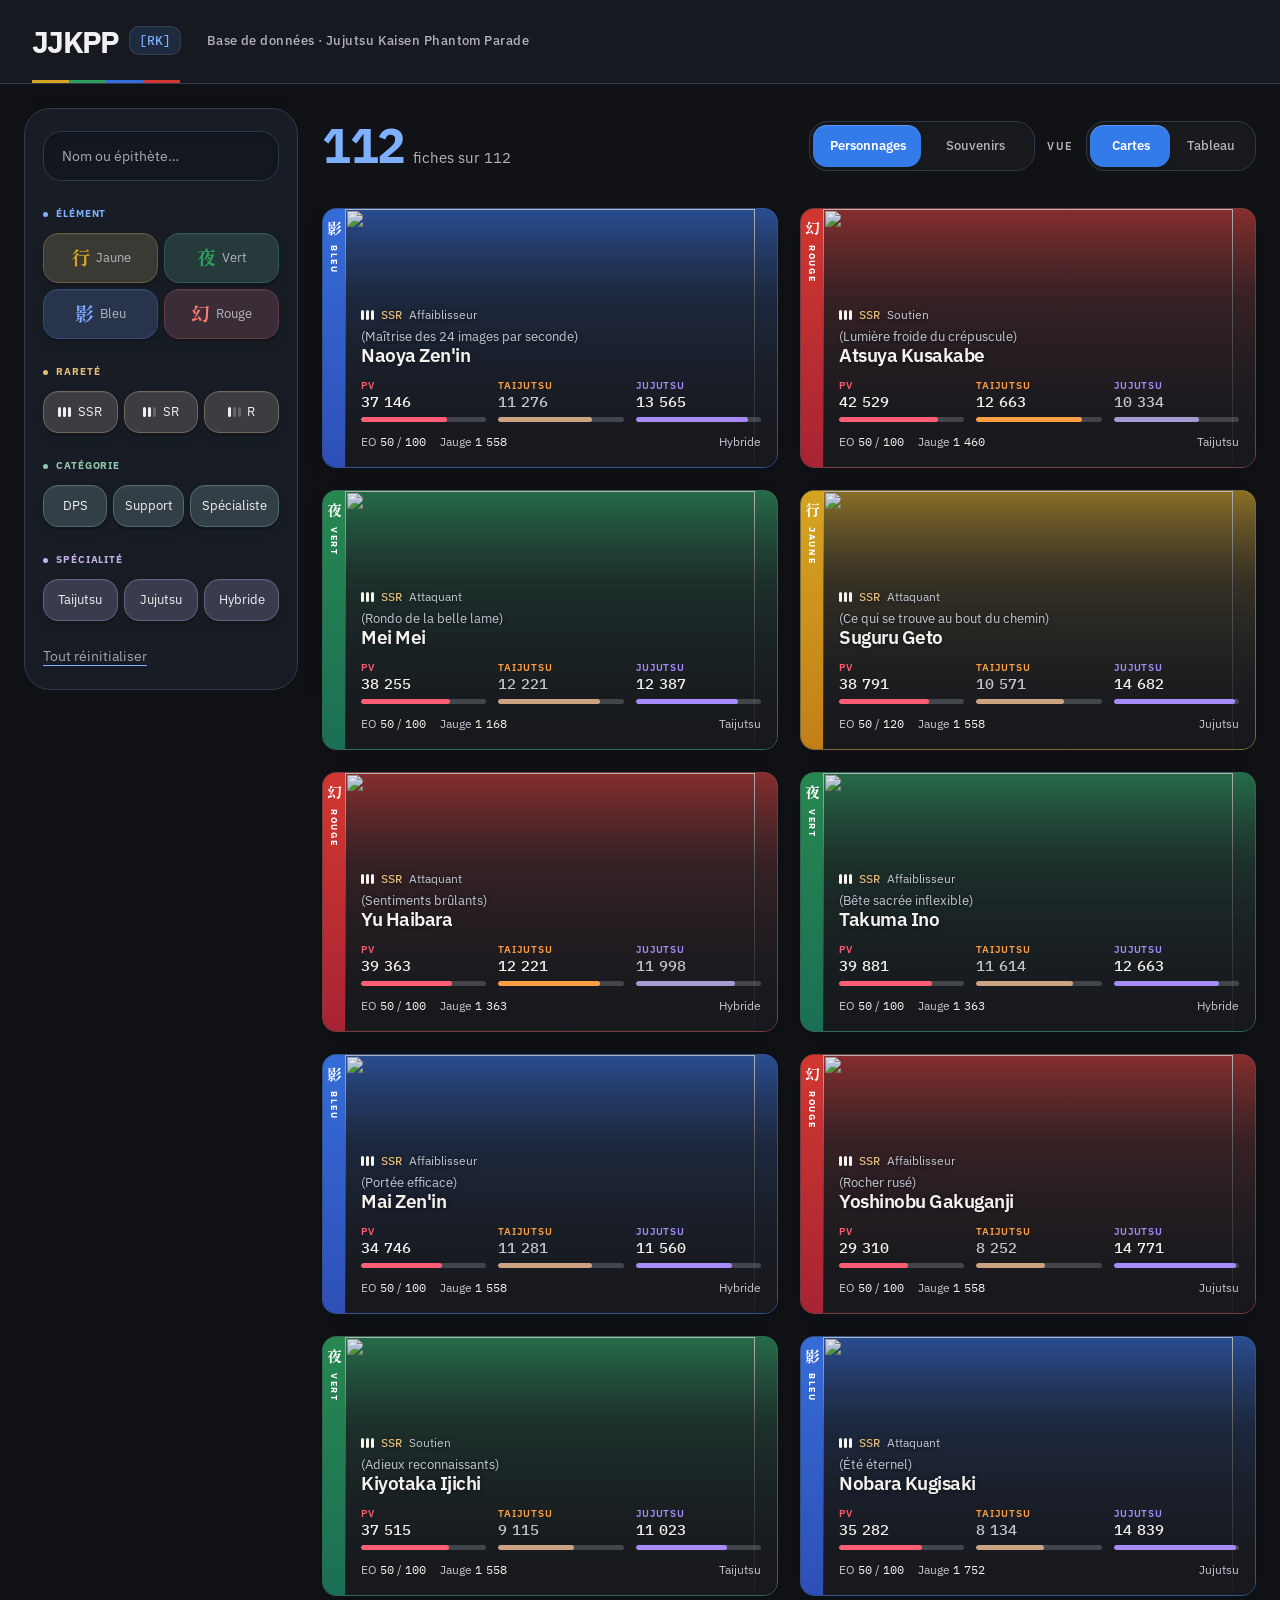
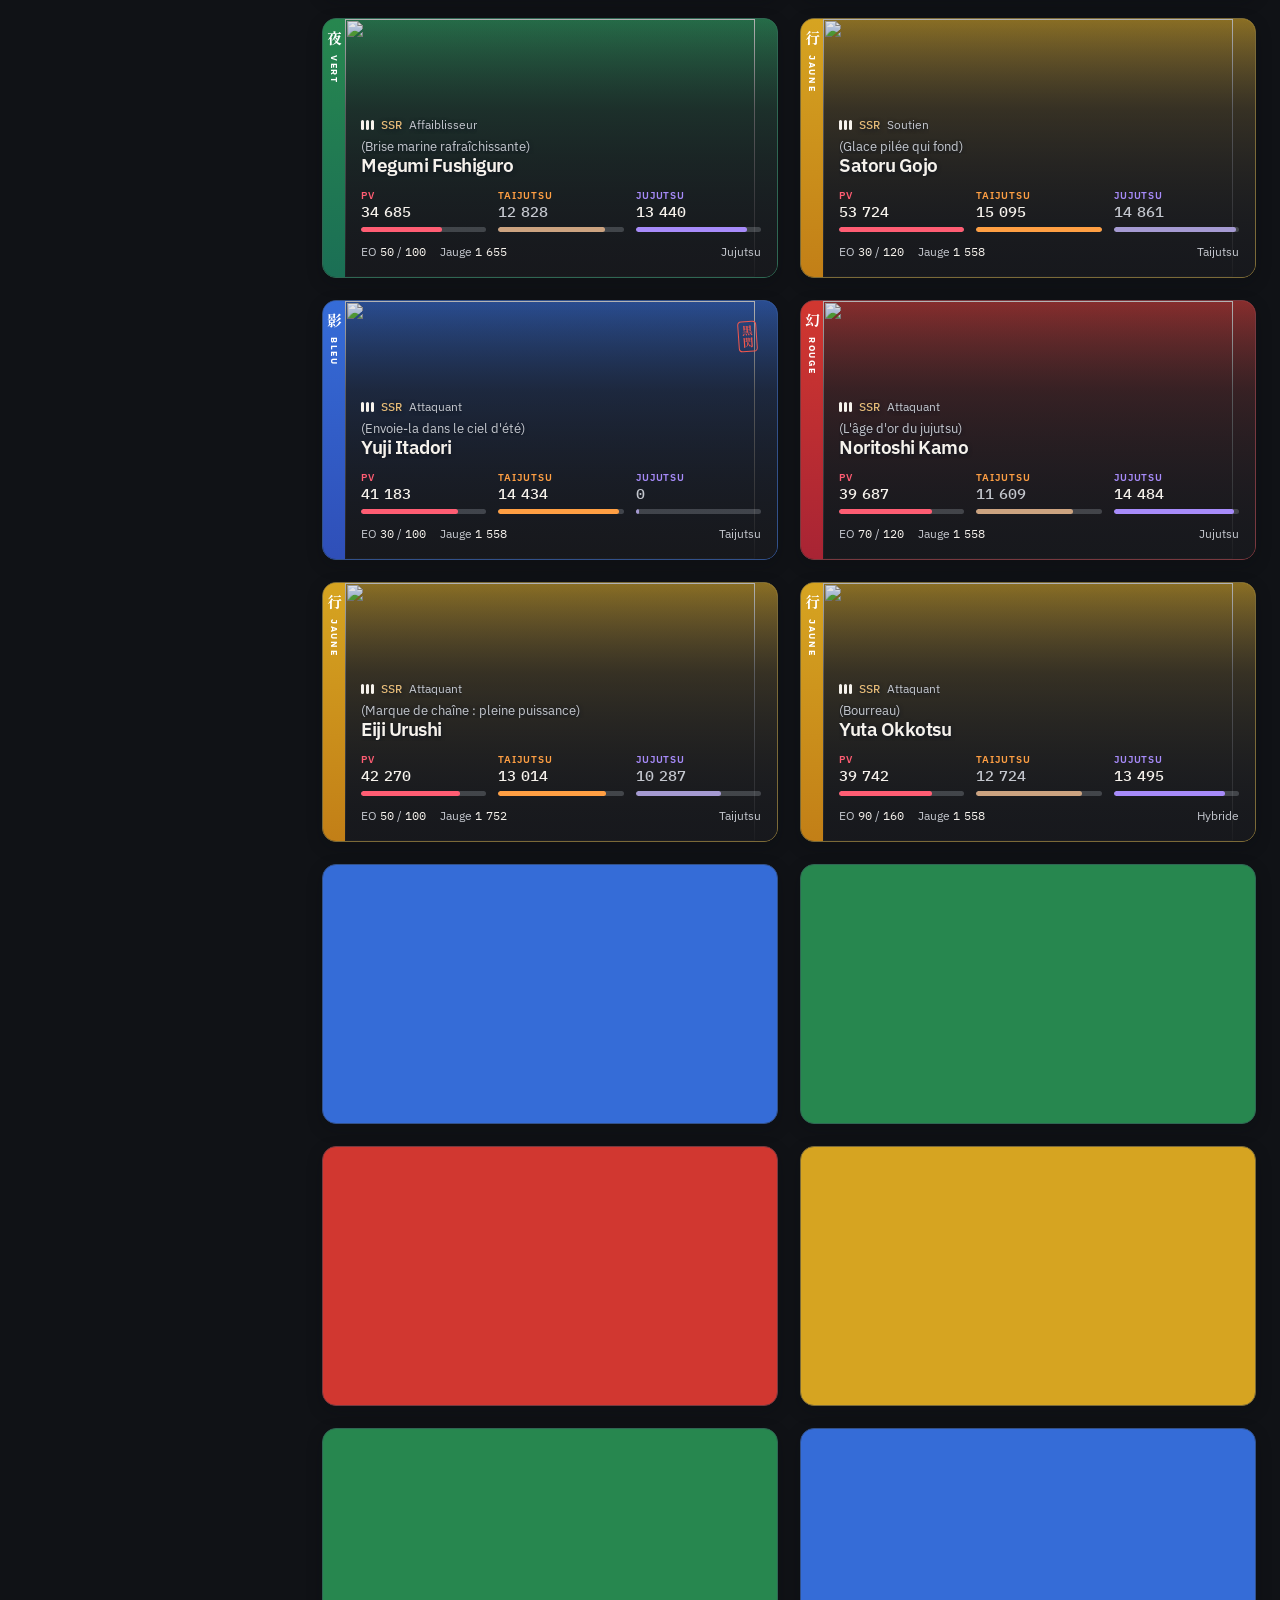
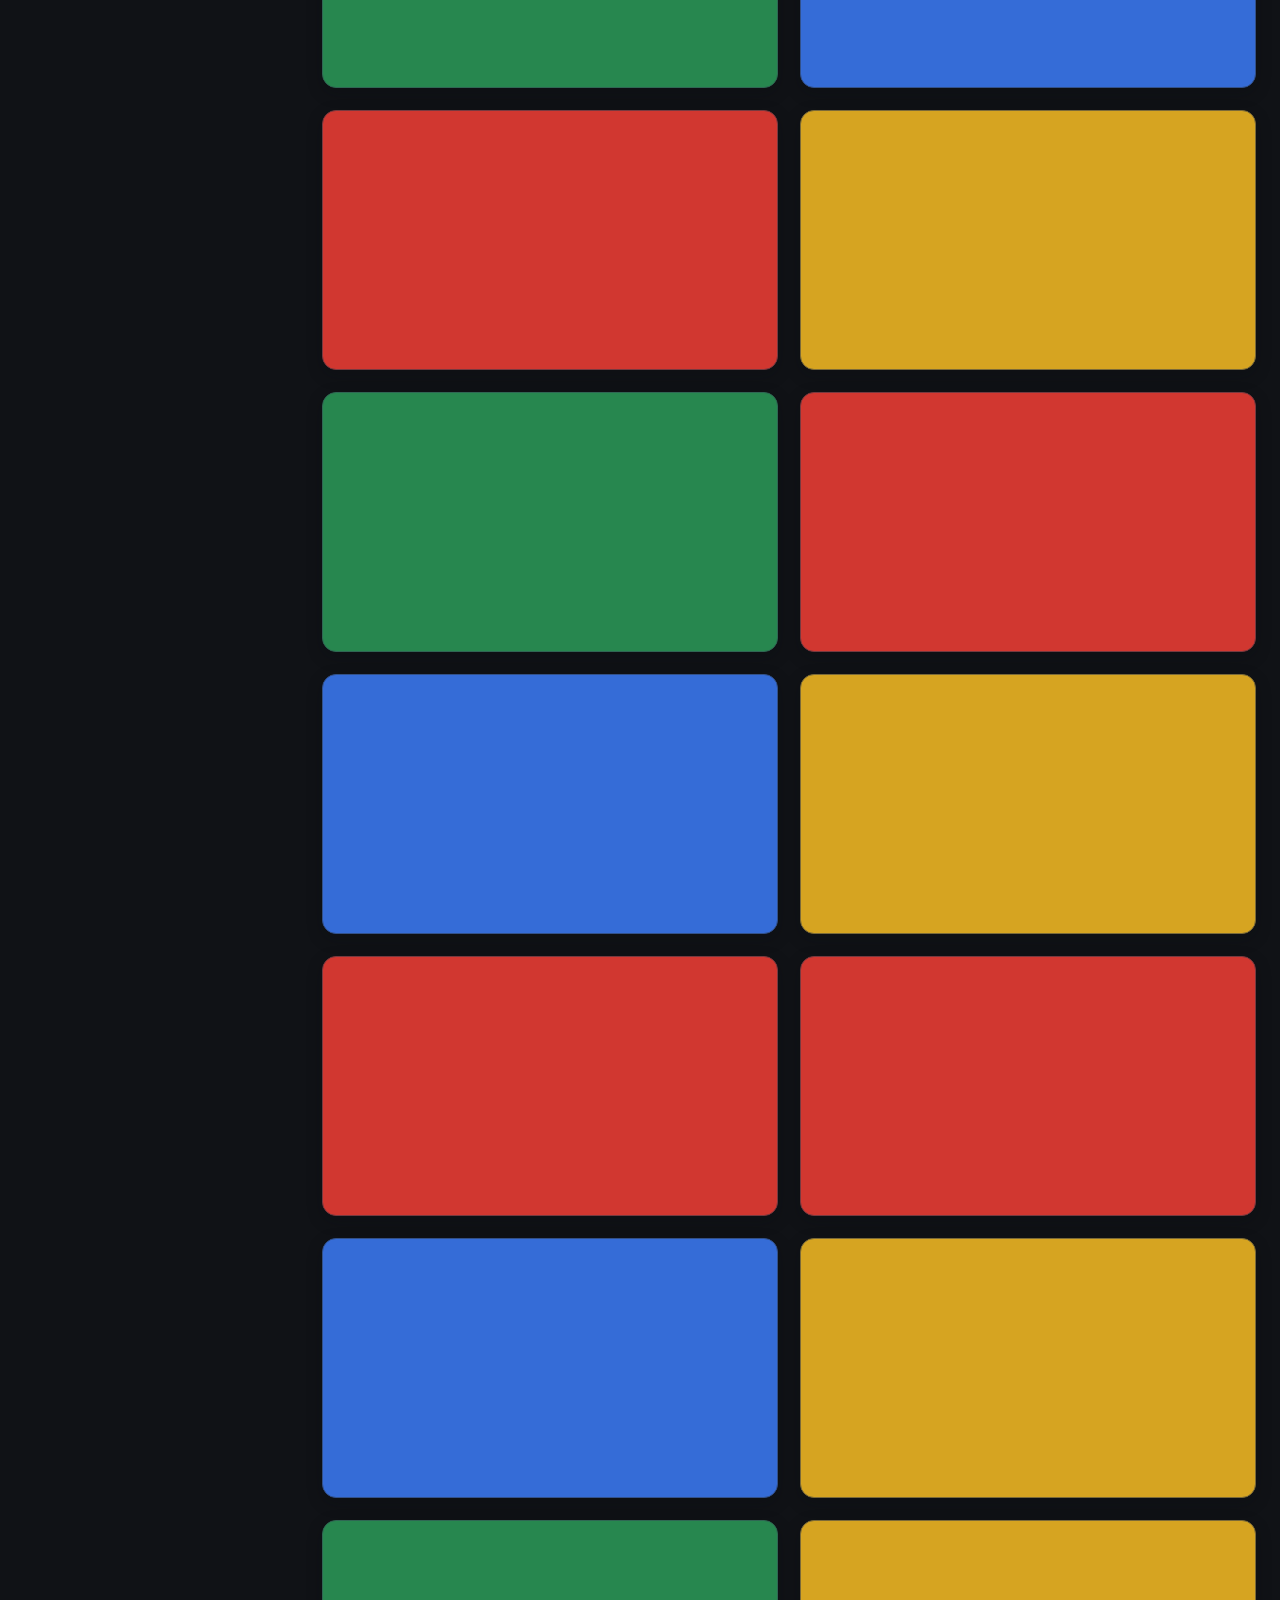
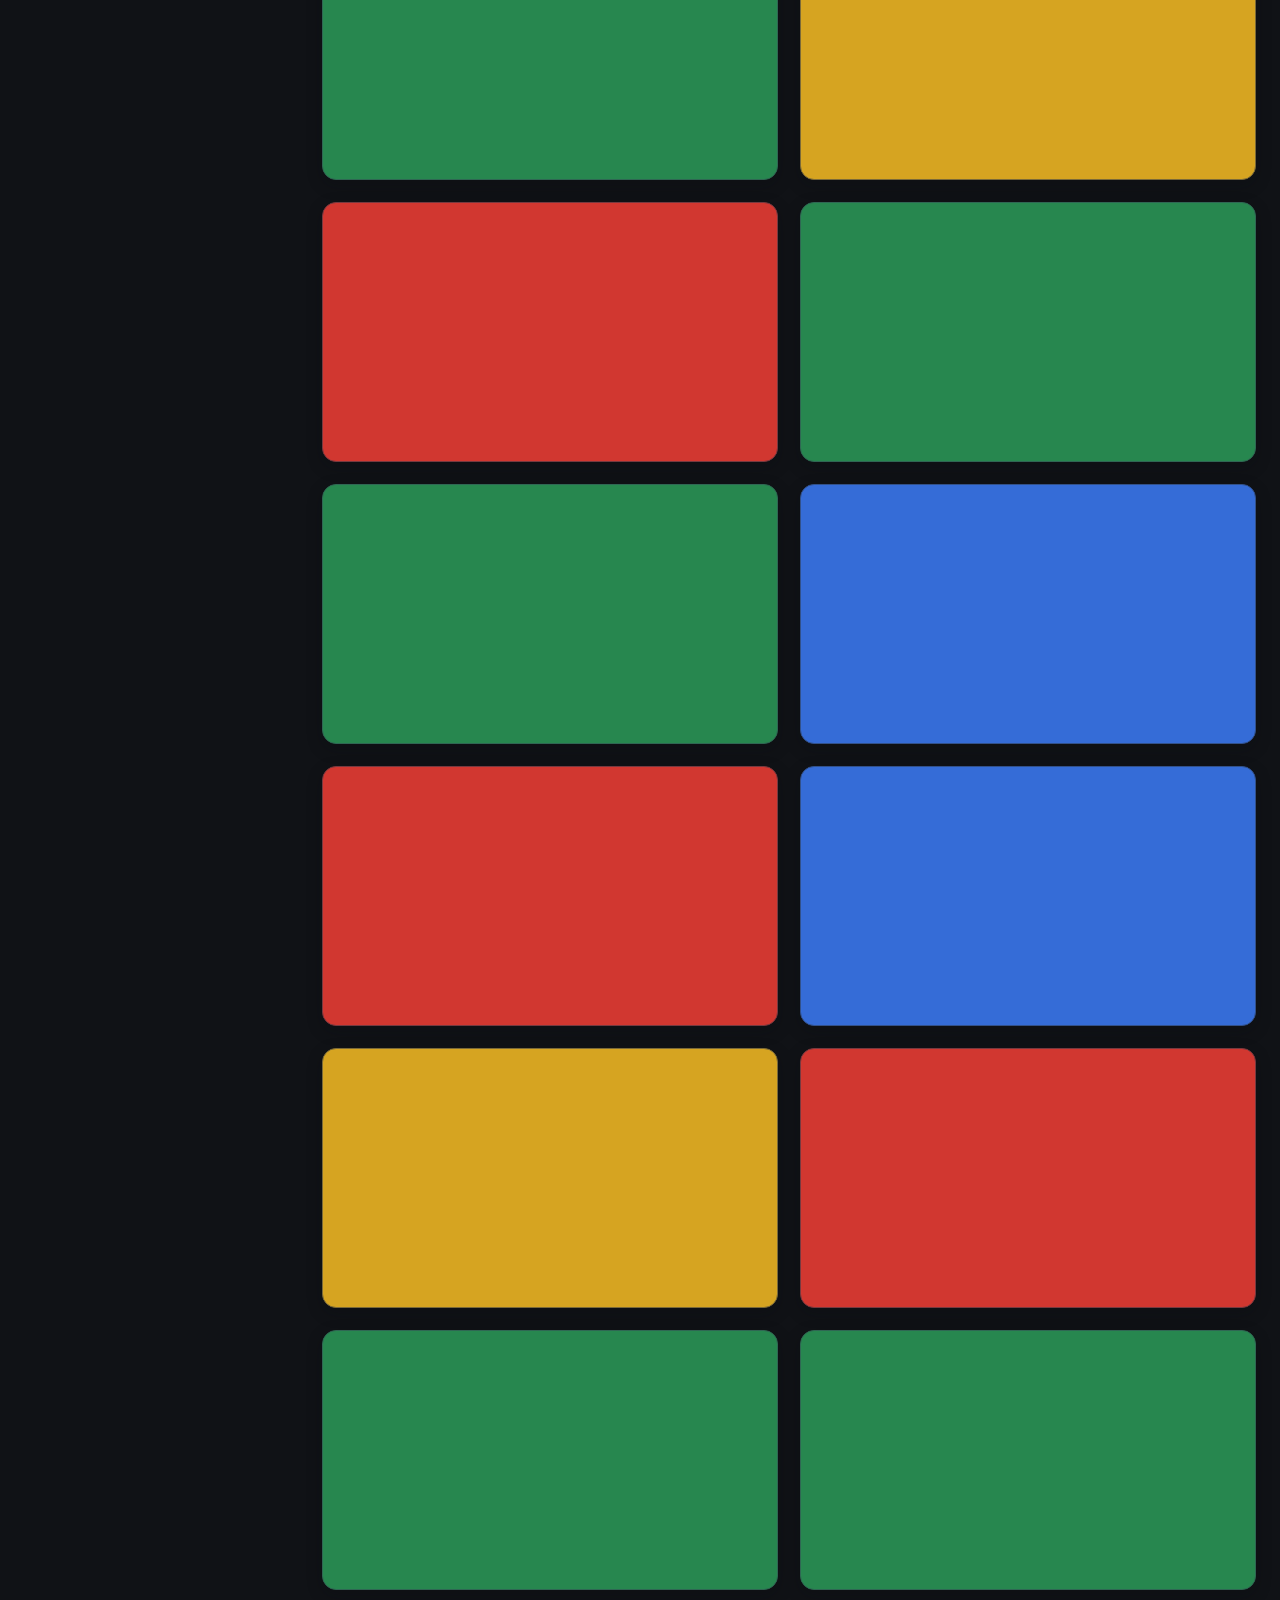
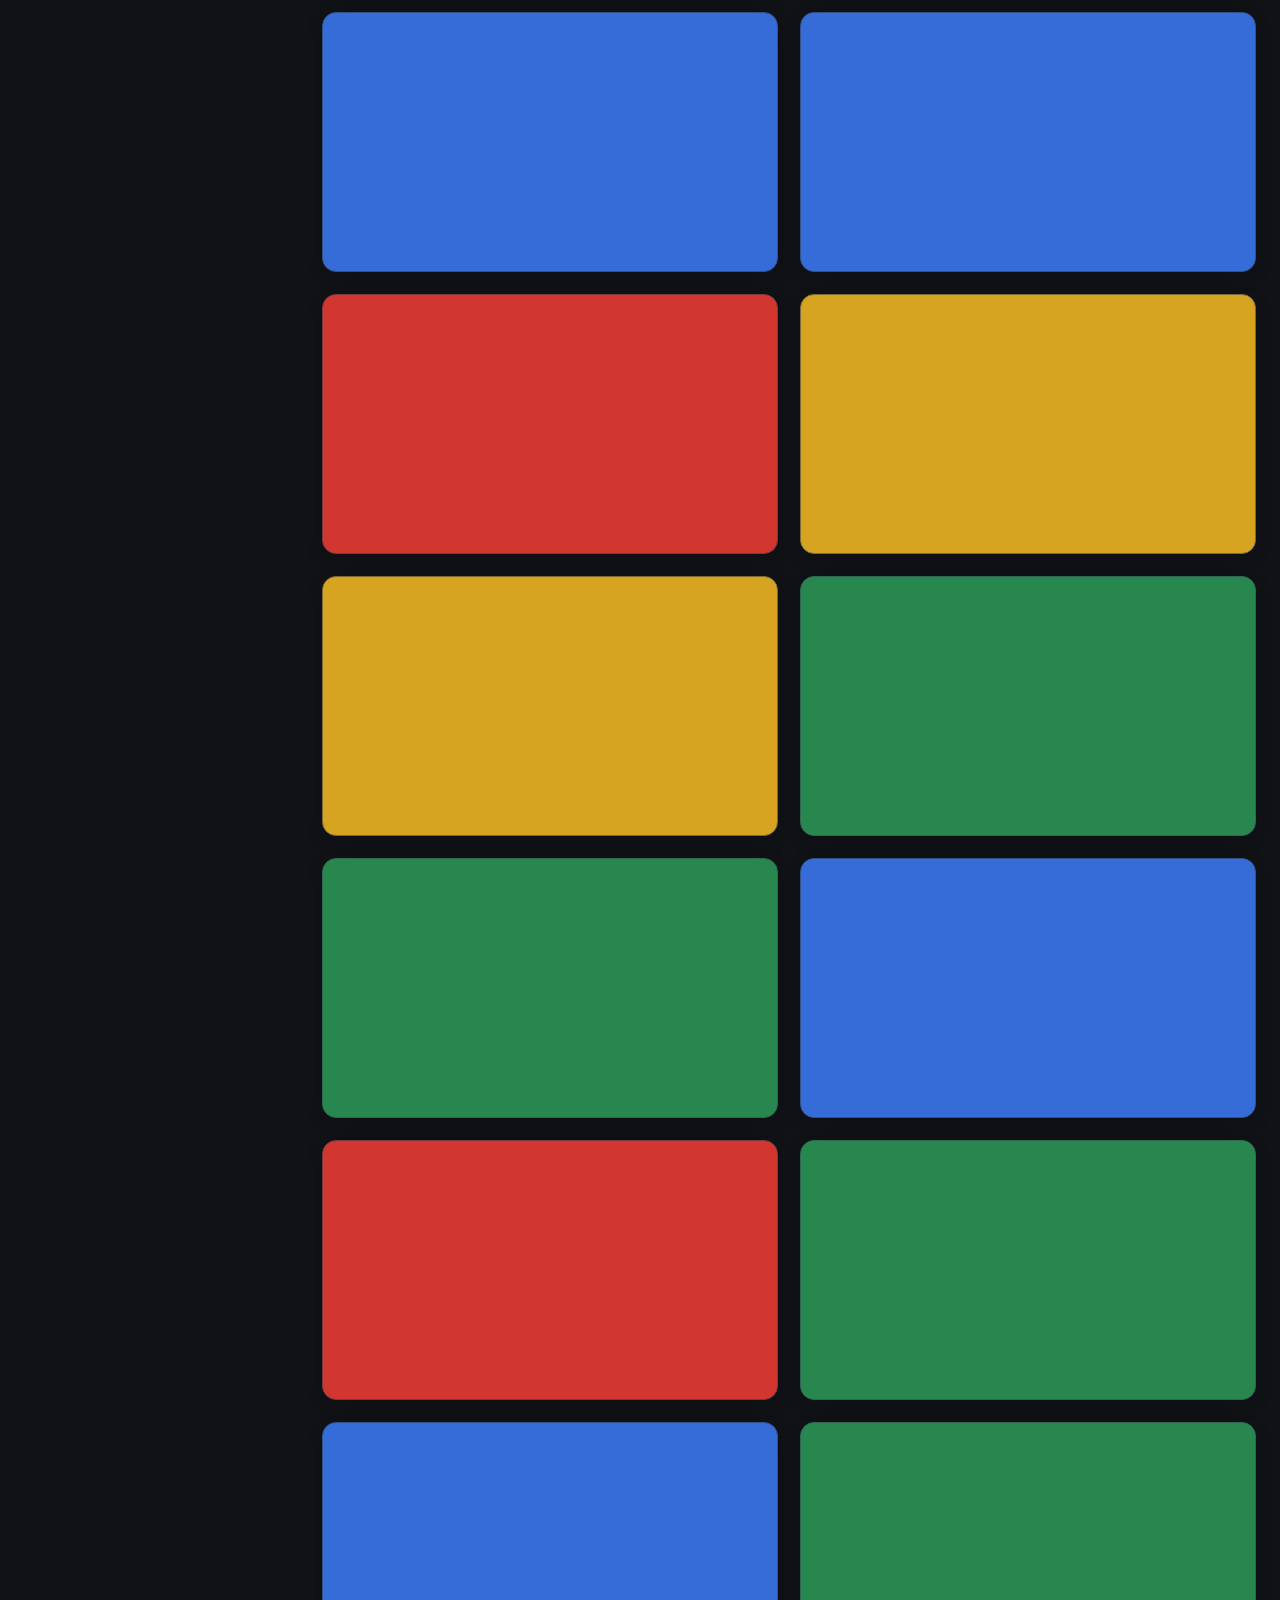
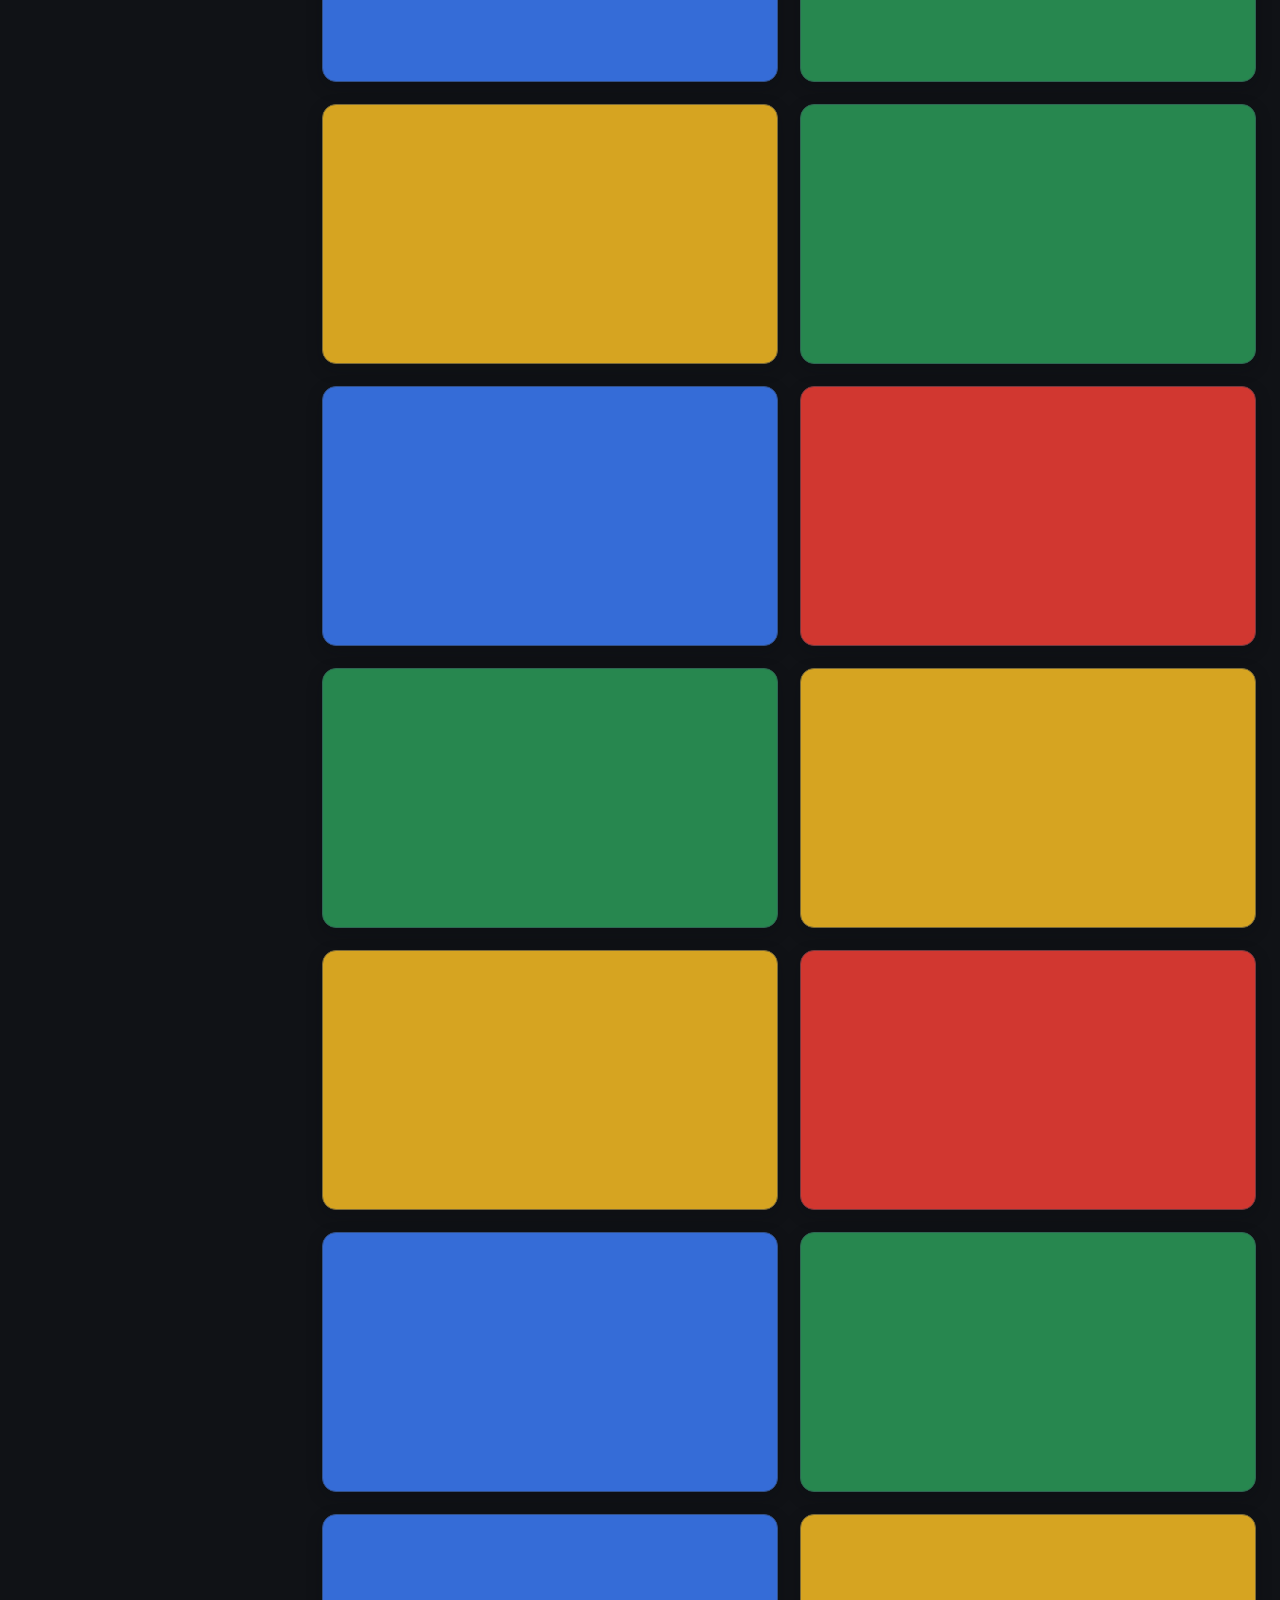
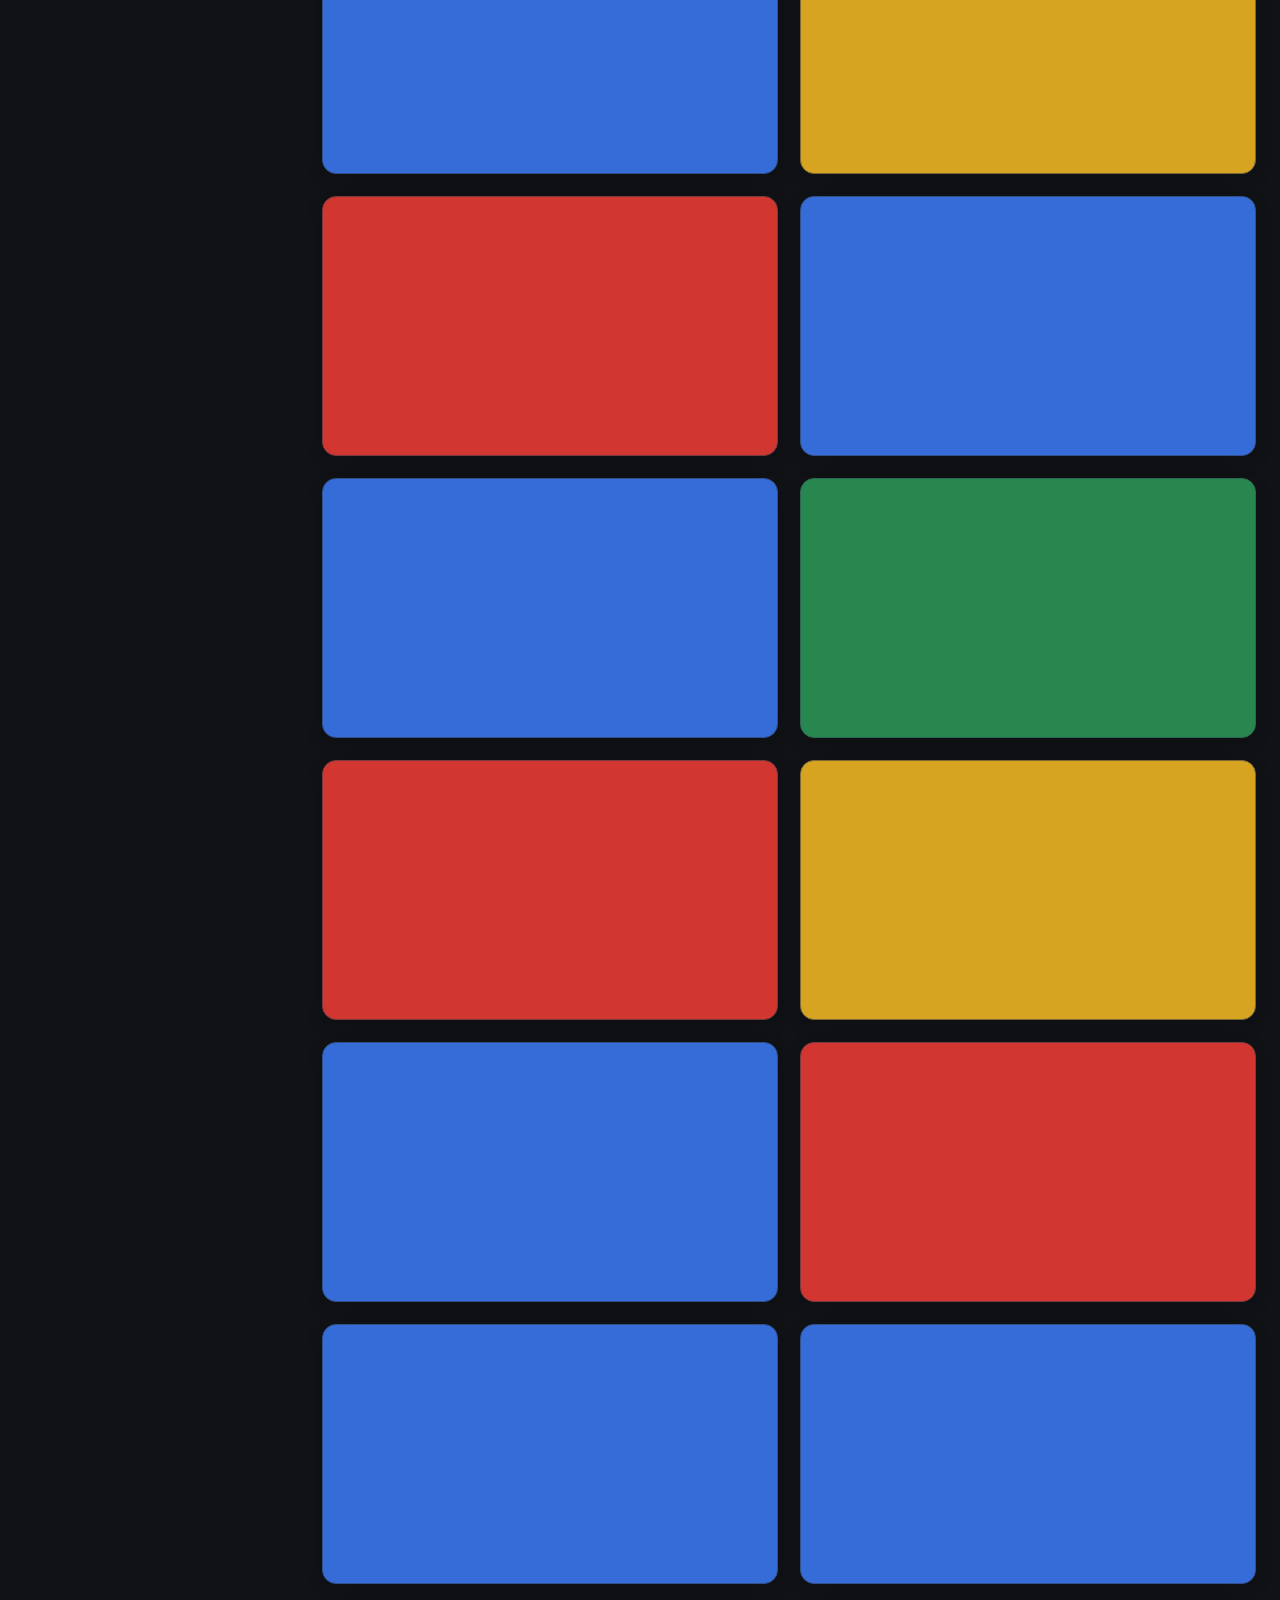
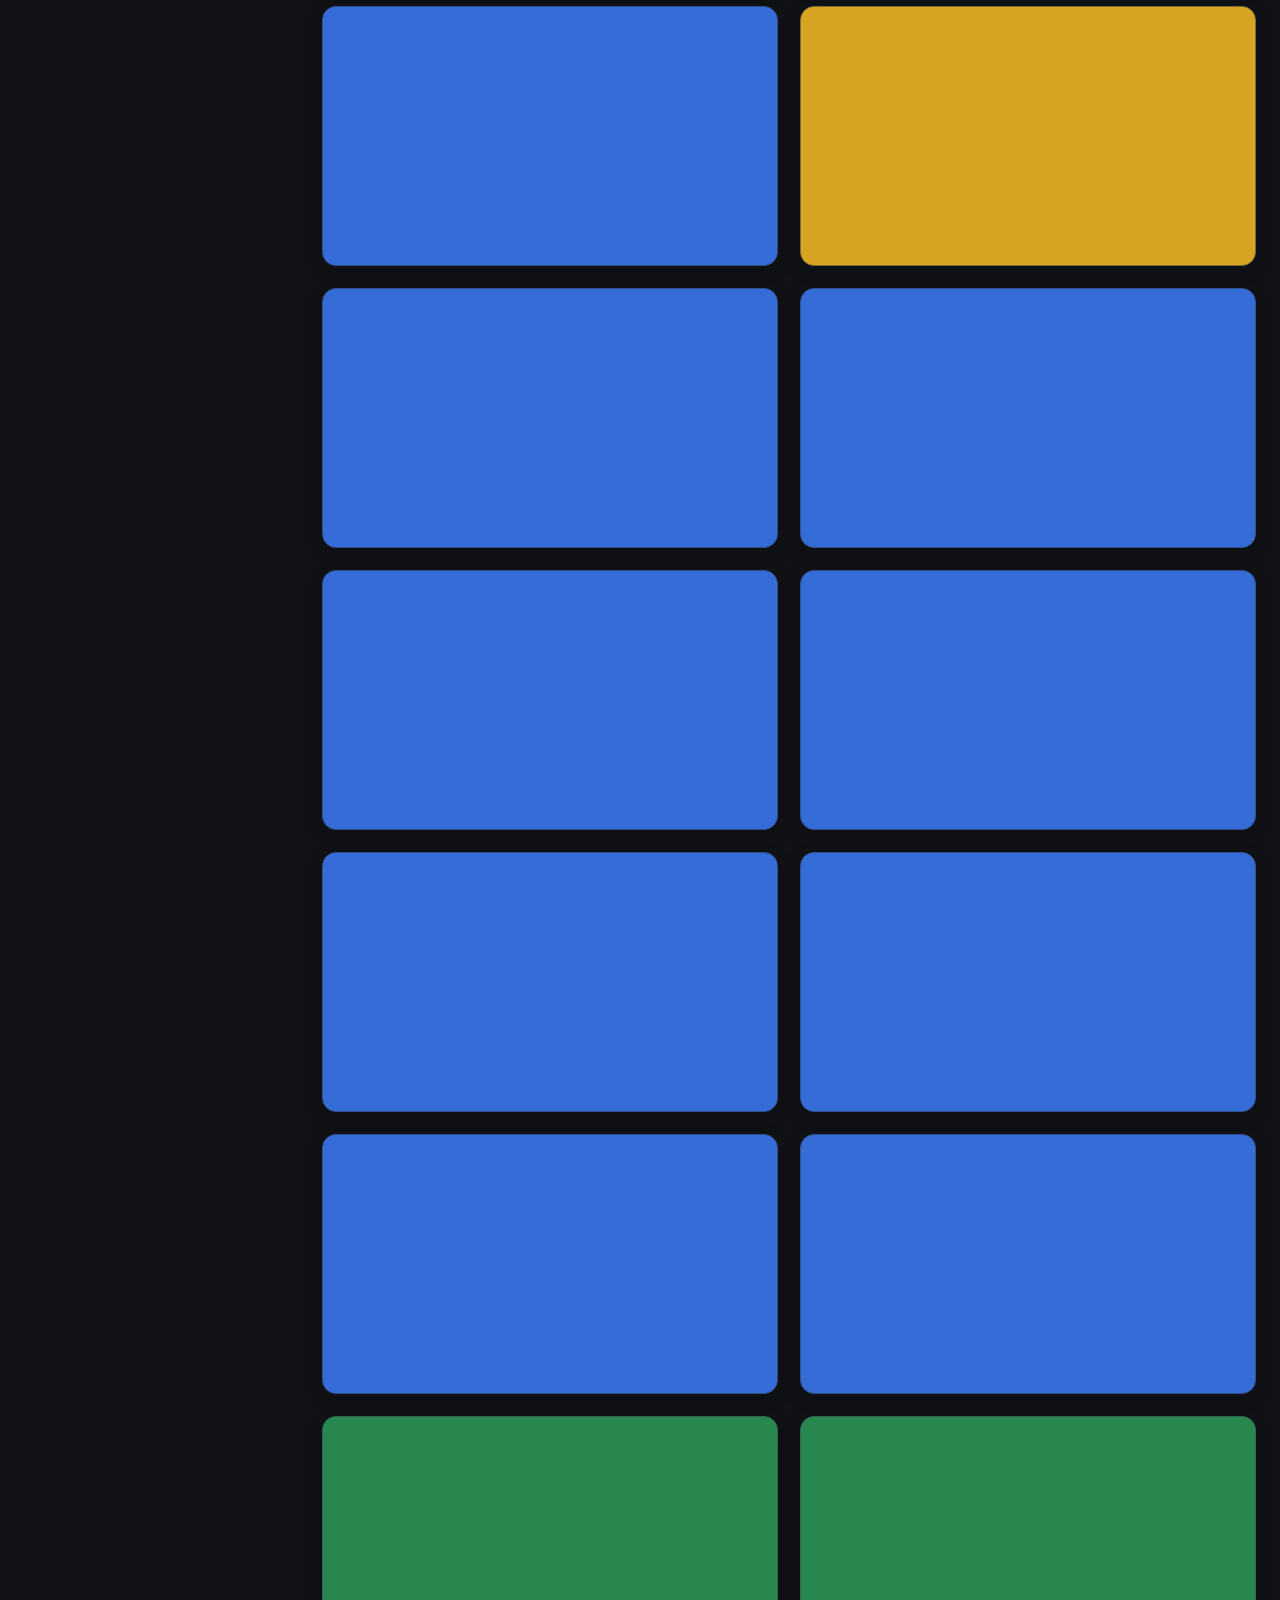
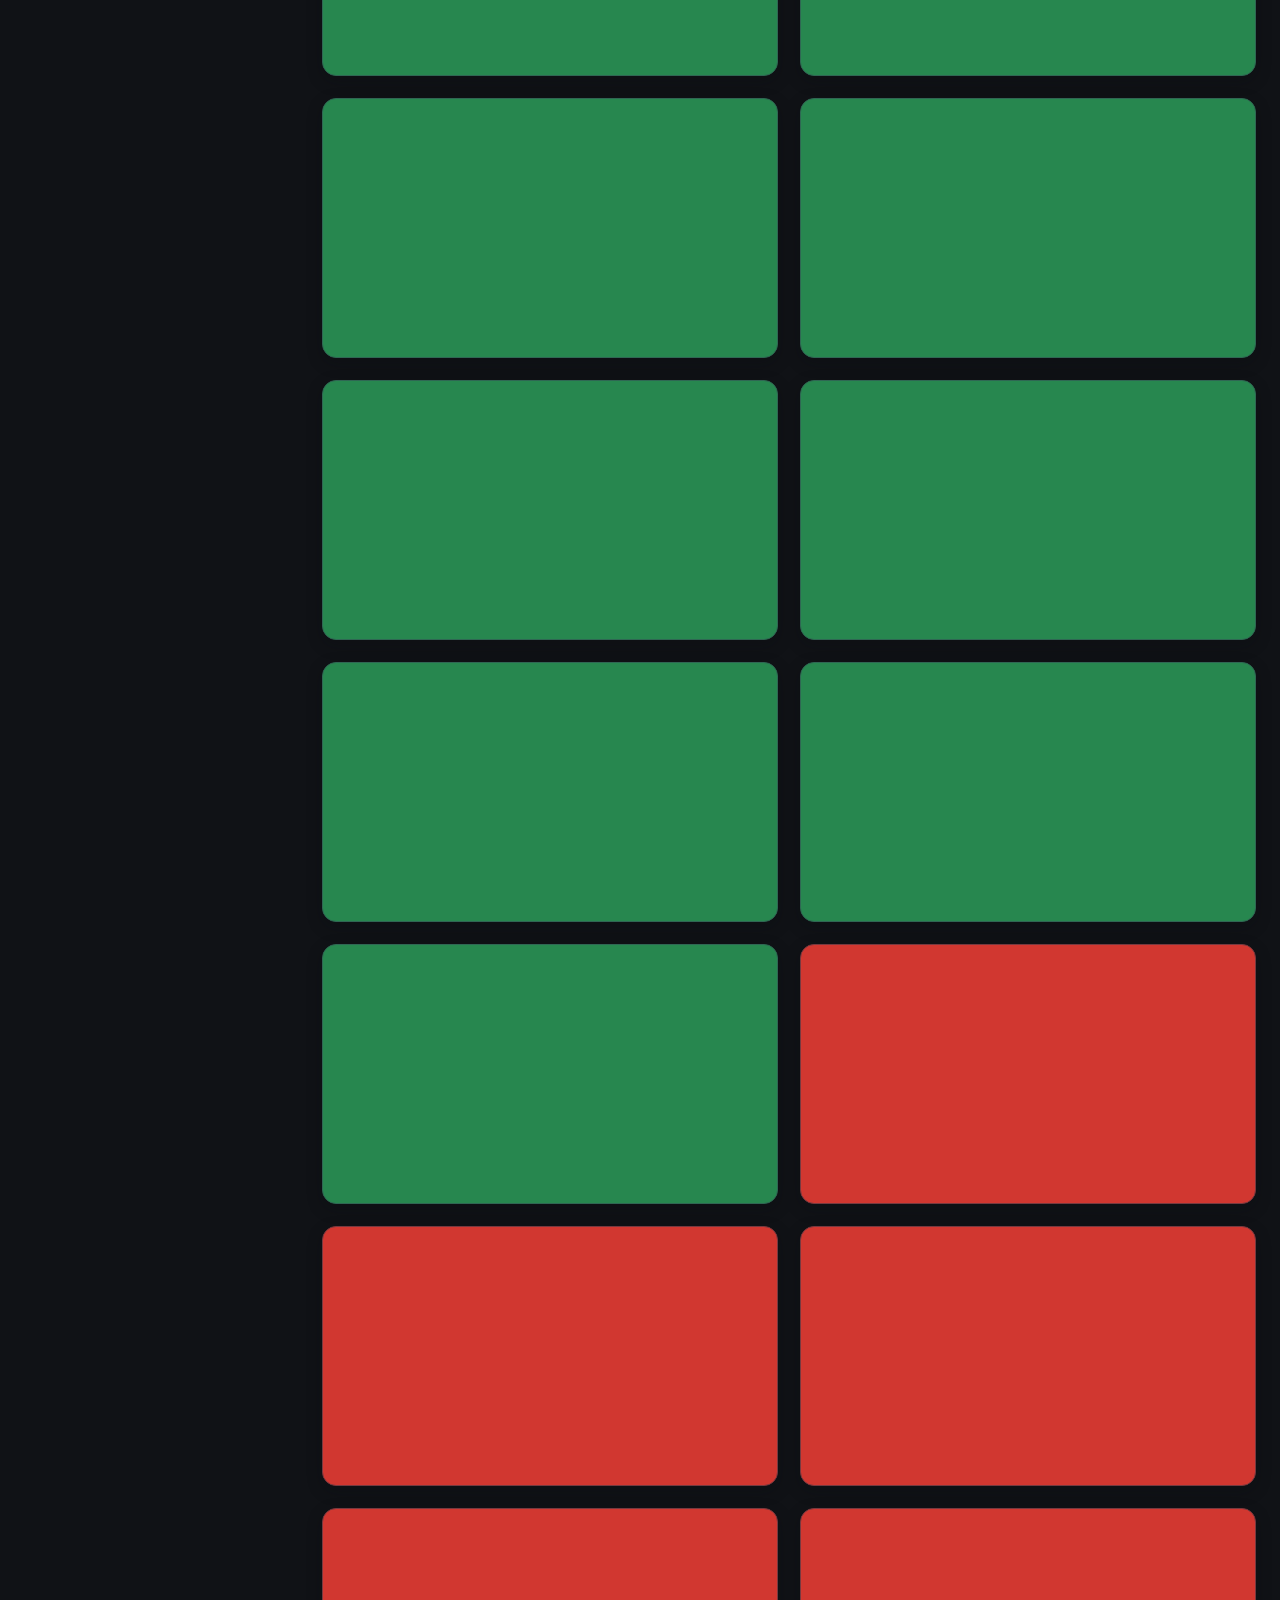
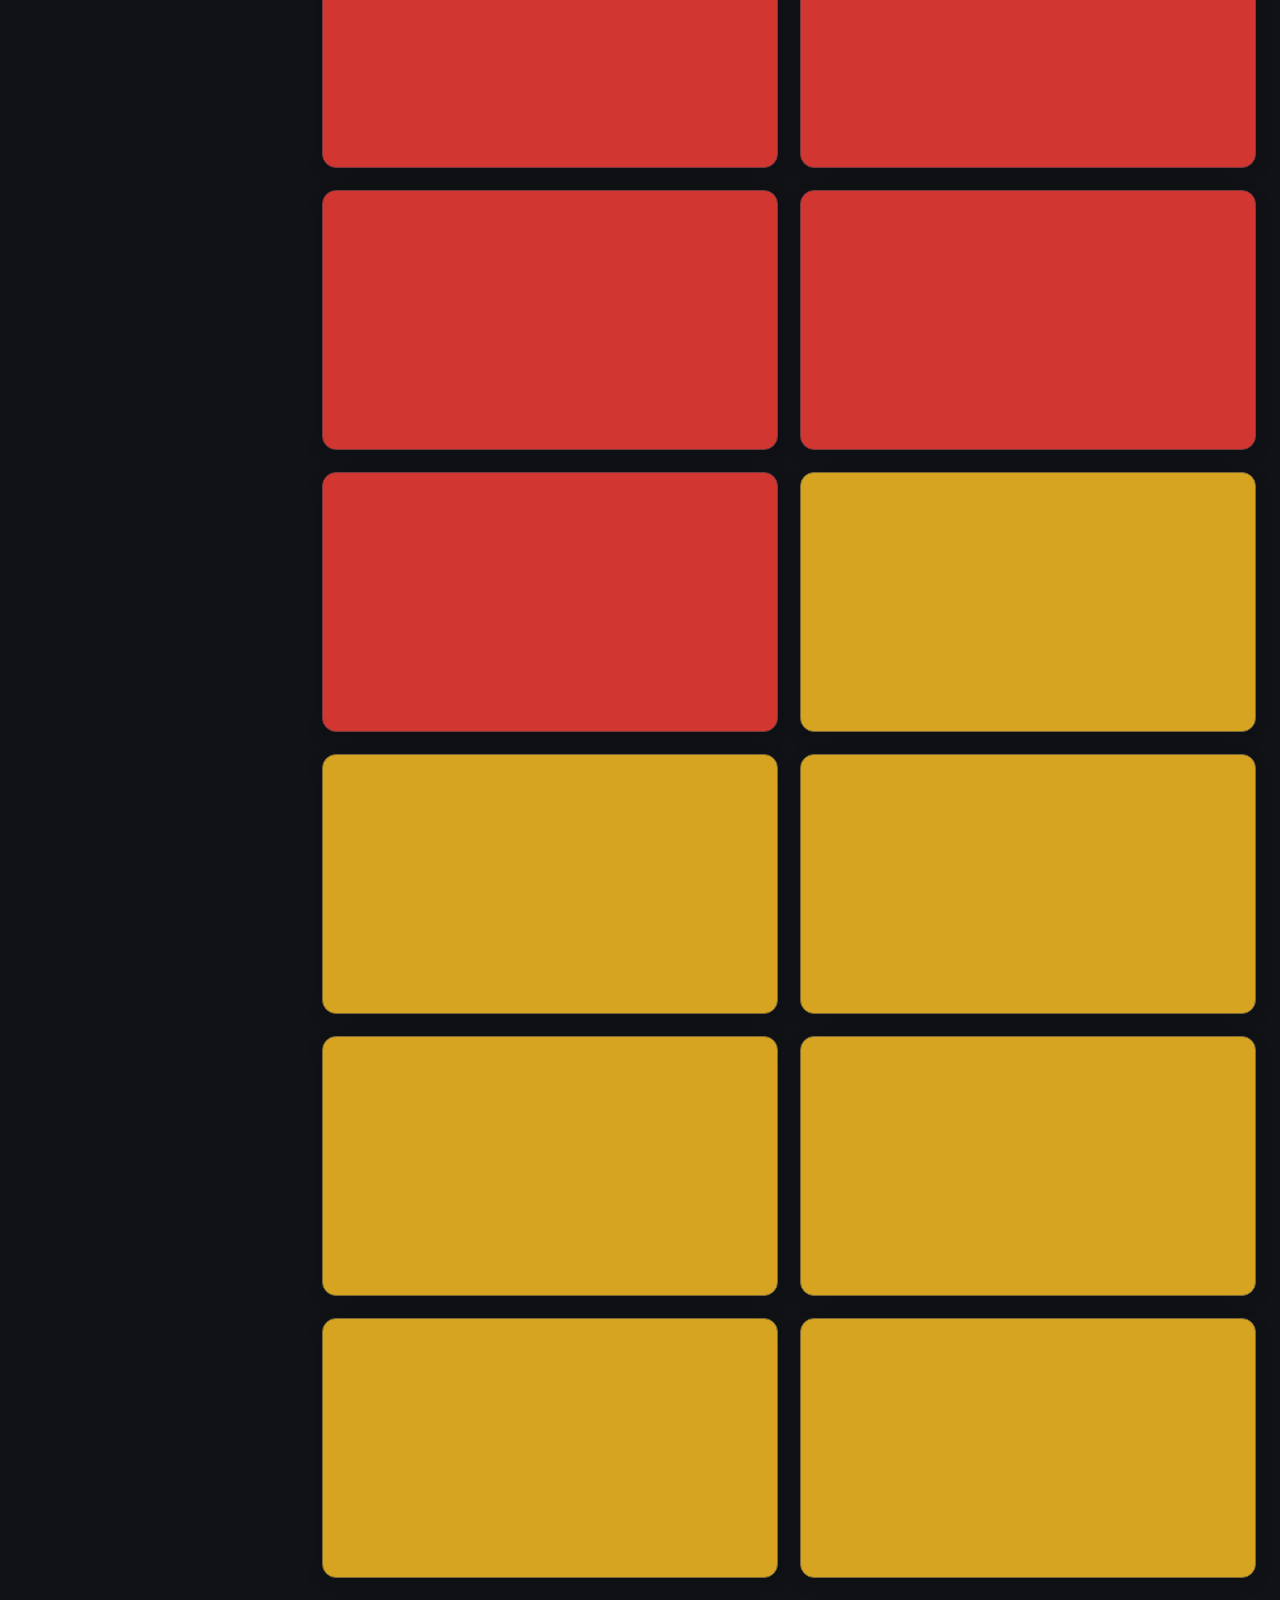
==== commit 786b454b: "Redesign the site with a darker, more colorful theme and refined cards (6afc5da6703f01f3183dc7dc) Co" ====
--- a/index.html
+++ b/index.html
@@ -5,9 +5,10 @@
 <meta name="viewport" content="width=device-width, initial-scale=1">
 <title>JJKPP [RK] — Base de données Jujutsu Kaisen Phantom Parade</title>
 <meta name="description" content="Base de données communautaire et non officielle des personnages de Jujutsu Kaisen Phantom Parade, en français : statistiques, kits de compétences niv. 1 et niv. 10.">
-<meta name="theme-color" content="#0d1119">
+<meta name="theme-color" content="#101216">
 <link rel="preload" href="assets/fonts/ibm-plex-sans-latin.woff2" as="font" type="font/woff2" crossorigin>
 <link rel="stylesheet" href="assets/app.css">
+<link rel="stylesheet" href="assets/studio.css">
 </head>
 <body data-route="list">
 <header class="topbar">
--- a/assets/app.css
+++ b/assets/app.css
@@ -10,7 +10,7 @@
 :root,:root[data-theme="dark"]{
   color-scheme:dark;
   /* surfaces : fond, en-tête, cartes, tuiles, boutons de filtre, champ de recherche, survol */
-  --bg:#0d1119;--hd:#1a2234;--sf:#1d273a;--tile:#253149;--btn:#1d273a;--field:#1a2539;--sf2:#253149;--side:#0f141e;
+  --bg:#0d1119;--hd:#0d1119;--sf:#1d273a;--tile:#253149;--btn:#1d273a;--field:#1a2539;--sf2:#253149;--side:#0f141e;
   /* traits */
   --ln:#303c55;--ln2:#465674;
   /* texte : principal, secondaire, discret, indication du champ, texte sur bouton actif */
@@ -222,7 +222,7 @@
    Spécialité, puis le Rôle, la Rareté et l'Élément. Marges, icône et statistiques se resserrent
    en continu. Toutes les tailles dépendent de la largeur du panneau. */
 .table-wrap{padding:6px 16px 24px}
-.tpanel{container-type:inline-size;background:var(--sf);border:1px solid var(--ln);border-radius:14px;overflow:hidden}
+.tpanel{--sf:#151b28;--sf2:#1b2232;--ln:#242c3f;container-type:inline-size;background:var(--sf);border:1px solid var(--ln);border-radius:14px;overflow:hidden}
 .ftable{--px:clamp(8px,8px + (100cqi - 380px) * .057,16px);width:100%;border-collapse:collapse;table-layout:fixed;font-size:14px}
 .ftable th,.ftable td{padding:12px var(--px);text-align:left;border-bottom:1px solid var(--ln);white-space:nowrap;vertical-align:middle;overflow:hidden;text-overflow:ellipsis}
 .ftable th:first-child,.ftable td:first-child{padding-left:clamp(12px,12px + (100cqi - 380px) * .029,16px)}
@@ -701,3 +701,24 @@
 .site-footer a{text-decoration-color:var(--acc)}
 .site-footer a:hover{color:var(--acc)}
 .ftable th[aria-sort] button,.ftable th[aria-sort] button .arr{color:var(--warm)}
+
+/* Le fondu reste dans les résultats ; les sélecteurs ne sont jamais capturés. */
+.results-body{position:relative;isolation:isolate;overflow:clip}
+.results-leaving{position:absolute;inset:0 0 auto;z-index:1;pointer-events:none}
+
+/* Sélecteurs à deux choix : pas de mesure JS, seulement une translation. */
+.seg.seg-pair{display:grid;grid-template-columns:repeat(2,minmax(0,1fr));overflow:hidden}
+.seg.seg-pair::before{
+  left:3px;top:3px;bottom:3px;width:calc((100% - 8px)/2);height:auto;
+  opacity:1;transform:translateX(0);box-shadow:none;
+  transition:transform .22s cubic-bezier(.22,1,.36,1);
+}
+.seg.seg-pair:has(>button:nth-child(2)[aria-pressed="true"])::before{transform:translateX(calc(100% + 2px))}
+.seg.seg-pair>button[aria-pressed="true"]{background:transparent}
+/* Le texte change immédiatement : un clic inverse ne garde pas la couleur
+   sombre de la pastille précédente pendant son glissement. */
+.seg.seg-pair>button{min-width:0;transition:none}
+.seg.seg-pair>button:hover:not([aria-pressed="true"]){background:transparent}
+.card.illustrated{content-visibility:auto;contain-intrinsic-block-size:auto 240px}
+@media(min-width:960px){.card.illustrated{contain-intrinsic-block-size:auto 260px}}
+@media(prefers-reduced-motion:reduce){.seg.seg-pair::before{transition:none}}
--- a/assets/studio.css
+++ b/assets/studio.css
@@ -0,0 +1,156 @@
+/* Direction studio : surfaces anthracite, contrôles tactiles et grille de dessin. */
+:root,:root[data-theme="dark"]{
+  --bg:#101216;--hd:#16191f;--sf:#1d222b;--tile:#262d39;
+  --btn:#252c38;--field:#131820;--sf2:#2b3443;--side:#181d25;
+  --ln:#303a4b;--ln2:#536681;--ink:#f1f1f3;--mu:#b4b5bc;
+  --fa:#a2a4ae;--ph:#a9abb4;--acc:#7eb0ff;--acc-on:#122139;
+  --acc-soft:rgba(80,145,248,.15);--r:14px;--r-s:10px;--r-card:14px;
+  --pill:16px;--warm:#e7bc78;--fresh:#91c9af;--lilac:#c4b2e7;
+  --control-shadow:inset 0 1px 0 #ffffff0d,0 3px 0 #10111466,0 6px 12px #10111426;
+}
+body{
+  background-color:var(--bg);
+  background-image:none;
+}
+.topbar{
+  height:76px;background:var(--hd);border-bottom:1px solid var(--ln);
+  background-image:linear-gradient(90deg,var(--c-jaune) 0 25%,var(--c-vert) 25% 50%,var(--c-bleu) 50% 75%,var(--c-rouge) 75% 100%);
+  background-size:122px 3px;background-repeat:no-repeat;background-position:16px bottom;
+  box-shadow:0 4px 20px #10111424;
+}
+.brand{gap:10px;align-items:center}
+.brand-name{color:var(--ink);letter-spacing:-.055em}
+.brand-rk{
+  position:relative;isolation:isolate;transform:translateY(-1px);
+  display:inline-flex;align-items:center;justify-content:center;line-height:1;
+  padding:7px 9px;border:1px solid #ffffff19;border-radius:10px;
+  color:var(--acc);background:var(--acc-soft);font-weight:500;
+}
+.brand-rk::before{
+  content:"";position:absolute;inset:0;z-index:-1;border-radius:inherit;pointer-events:none;
+  background:#285bb4;
+  opacity:0;
+}
+.brand-rk:hover{color:#fff}
+.brand-rk:hover::before{opacity:1}
+.brand-sub{letter-spacing:.035em;text-transform:none;font-size:13px}
+.search{
+  height:50px;border:1px solid var(--ln);border-radius:18px;
+  background:var(--field);box-shadow:inset 0 2px 5px #10111440;
+}
+.search:focus{outline:3px solid var(--acc-soft);border-color:var(--acc)}
+.seg{padding:5px;gap:2px;background:#191a1e;border-color:var(--ln);box-shadow:inset 0 2px 4px #10111440;border-radius:19px}
+.seg>button{padding:10px 15px;border-radius:14px;font-weight:500}
+.seg::before,.seg.seg-pair::before{border-radius:14px;background:#347bea;box-shadow:inset 0 1px 0 #ffffff35,0 3px 6px #10111440}
+.seg>button[aria-pressed="true"]{color:#fff;background:#347bea}
+.seg.seg-on>button[aria-pressed="true"],.seg.seg-pair>button[aria-pressed="true"]{background:transparent}
+.opt-grid button,.el-grid button,.el-quick button,.btn-filters,.btn-close,.btn-outline{
+  border-radius:15px;box-shadow:var(--control-shadow);
+}
+.fgroup .opt-grid button:not([aria-pressed="true"]){background:color-mix(in srgb,var(--group-accent) 12%,var(--btn));border-color:color-mix(in srgb,var(--group-accent) 35%,var(--ln))}
+.opt-grid button[aria-pressed="true"],.btn-see{background:#347bea;border-color:#659bfb;color:#fff;box-shadow:var(--control-shadow)}
+.el-grid button,.el-quick button{background:color-mix(in srgb,var(--el-fill) 12%,var(--btn));border-color:color-mix(in srgb,var(--el-fill) 32%,var(--ln))}
+.el-grid button{height:50px}
+.fgroup{gap:12px}
+.fgroup-head{letter-spacing:.09em;font-size:10px}
+.fgroup-head>span:first-child{color:var(--group-accent)}
+.fgroup-head>span:first-child::before{display:inline-block}
+.opt-grid button{height:42px}
+.count .n{color:var(--acc);font-family:var(--sans);font-weight:700;letter-spacing:-.055em}
+.chip{border-radius:11px}
+.card{box-shadow:0 5px 15px #080b1040}
+/* Un seul cadre réel, commun aux personnages et souvenirs : le survol
+   ne remplace plus le fond multicouche sous la bande d'élément. */
+.card.illustrated,.card.illustrated[data-el]{
+  --card-frame:0px;--card-edge:color-mix(in srgb,var(--el-fill,var(--acc)) 45%,var(--ln));
+  height:240px;min-height:240px;padding:0;border:1px solid var(--card-edge);
+  background:var(--sf);contain-intrinsic-block-size:auto 240px;
+  transition:border-color .2s,box-shadow .2s;
+}
+.card.illustrated:hover,.card.illustrated[data-el]:hover{
+  background:var(--sf);border-color:var(--el-fill,var(--acc));
+  box-shadow:0 5px 18px #080b1060;transform:none;
+}
+/* Le cadre extérieur assure seul la découpe arrondie : deux découpes
+   superposées produisaient un liseré irrégulier autour des illustrations. */
+.card.illustrated .card-surface,.card.illustrated[data-el] .card-surface{border-radius:0;background:var(--sf)}
+/* La couleur d'élément remplit aussi le dessous des coins arrondis,
+   au repos et au survol, sans interstice sombre entre les couches. */
+.card.illustrated[data-el],.card.illustrated[data-el]:hover{background:var(--el-strip)}
+.card.illustrated[data-el] .card-surface{
+  background:linear-gradient(180deg,color-mix(in srgb,var(--el-fill) 65%,var(--sf)),var(--sf));
+}
+.card.illustrated[data-el] .strip{background:linear-gradient(180deg,var(--el-strip),var(--el-strip2))}
+.card .name{font-weight:600;letter-spacing:-.025em}
+.card .icon,.idcard .icon{border-radius:12px;box-shadow:0 4px 12px #10111440}
+.card.illustrated .card-body{gap:12px;padding-top:20px;padding-bottom:16px}
+.card-surface::after{background:linear-gradient(180deg,rgba(23,24,28,.08),rgba(23,24,28,.6) 35%,rgba(23,24,28,.97))}
+.card .stats{background:transparent;padding:0;border:0;border-radius:0}
+.bar{border-radius:10px}
+.tpanel{--sf:#191f28;--sf2:#252e3b;--ln:#303a4b;border-radius:14px;box-shadow:0 8px 24px #10111430}
+.ftable th{background:#222c3b}
+.ftable th[aria-sort] button,.ftable th[aria-sort] button .arr{color:var(--acc)}
+.idcard{border-radius:14px;border-color:color-mix(in srgb,var(--el-fill,var(--acc)) 45%,var(--ln));box-shadow:0 8px 24px #10111440}
+.idcard h1{font-weight:600;letter-spacing:-.04em}
+.sgrid{border-radius:17px}
+.kit-head{background:var(--bg)}
+.kit-head h2{font-weight:600;letter-spacing:-.035em}
+.skill{margin:16px;background:var(--sf);border:1px solid var(--ln);border-radius:14px;padding:20px;box-shadow:0 5px 16px #10111424}
+.skill h3{font-weight:600}
+.cost{border-radius:12px}
+.memory-art{border-radius:18px}
+.site-footer{color:var(--mu);border-color:var(--ln)}
+.site-footer .brand-rk{font-size:9px;padding:3px 5px;border-radius:5px;vertical-align:middle;margin-inline:2px}
+.filters{border-radius:26px 26px 0 0;background:var(--side)}
+.m-tools{padding-top:20px;gap:14px}
+.cards{gap:16px;padding-top:16px}
+/* Laisser passer le soulèvement et l'ombre de la première rangée. */
+.results-body{overflow-clip-margin:16px}
+/* Centrer le libellé et les valeurs sur le même axe, hors flèche de tri. */
+.ftable .c-rar,.memory-table th:nth-child(2),.memory-table td:nth-child(2){text-align:center}
+.ftable .c-rar button,.memory-table th:nth-child(2) button{position:relative;width:100%;text-align:center;padding-inline:12px}
+.ftable .c-rar button .arr,.memory-table th:nth-child(2) button .arr{position:absolute;right:0;top:50%;transform:translateY(-50%)}
+.d-nav{background:var(--hd)}
+.btn-see{border-radius:18px}
+@media(min-width:960px){
+  .topbar{height:84px;padding:0 32px;background-size:148px 3px;background-position:32px bottom}
+  .brand-name{font-size:30px}
+  .list-layout{padding:24px;gap:24px;align-items:flex-start}
+  .filters-wrap,.filters-wrap.open{width:274px;background:var(--side);border:1px solid var(--ln);border-radius:26px;position:sticky;top:108px;box-shadow:0 8px 24px #10111426}
+  .filters{position:static;max-height:calc(100vh - 134px);border-radius:26px;background:transparent}
+  .filters-body{padding:22px 18px;gap:26px;scrollbar-width:thin}
+  .filters .search{height:50px}
+  .results{align-self:stretch}
+  .d-results-head{min-height:100px;padding:0 0 24px;border:0;align-items:center;gap:18px}
+  .d-results-head .count .n{font-size:48px;font-weight:700}
+  .cards{padding:0 0 26px;gap:22px;grid-template-columns:repeat(auto-fill,minmax(min(330px,100%),1fr))}
+  .card.illustrated,.card.illustrated[data-el]{height:260px;min-height:260px;contain-intrinsic-block-size:auto 260px}
+  .table-wrap{padding:0 0 24px}
+  .site-footer.in-results{padding:20px 0}
+  .view{gap:12px;row-gap:12px}
+  .view .collection-switch{margin-right:0}
+  .fiche{gap:32px;padding-top:28px}
+  .skill{margin:18px 0;padding:24px}
+  .kit-head{background:transparent}
+  .toc{padding:20px;background:var(--sf);border:1px solid var(--ln);border-radius:22px}
+}
+@media(max-width:420px){
+  .brand-name{font-size:22px}
+  .seg>button{padding:9px 11px}
+  .card .stats{gap:8px}
+}
+@media(prefers-reduced-motion:no-preference){
+  .brand-rk{transition:color .2s}
+  .brand-rk::before{transition:opacity .2s}
+  .brand-rk:hover::before{animation:rk-colors 5s linear infinite}
+  .card.illustrated,.card.illustrated[data-el]{transition:transform .2s cubic-bezier(.2,.7,.3,1),border-color .2s,box-shadow .2s}
+  .card.illustrated:hover,.card.illustrated[data-el]:hover{transform:translateY(-3px)}
+  .opt-grid button,.el-grid button,.el-quick button,.btn-filters{transition:transform .18s,background-color .18s,border-color .18s}
+  .opt-grid button:active,.el-grid button:active,.el-quick button:active,.btn-filters:active{transform:translateY(2px)}
+}
+@keyframes rk-colors{
+  0%,100%{background-color:#285bb4}
+  25%{background-color:#80601e}
+  50%{background-color:#23764c}
+  75%{background-color:#a83447}
+}
